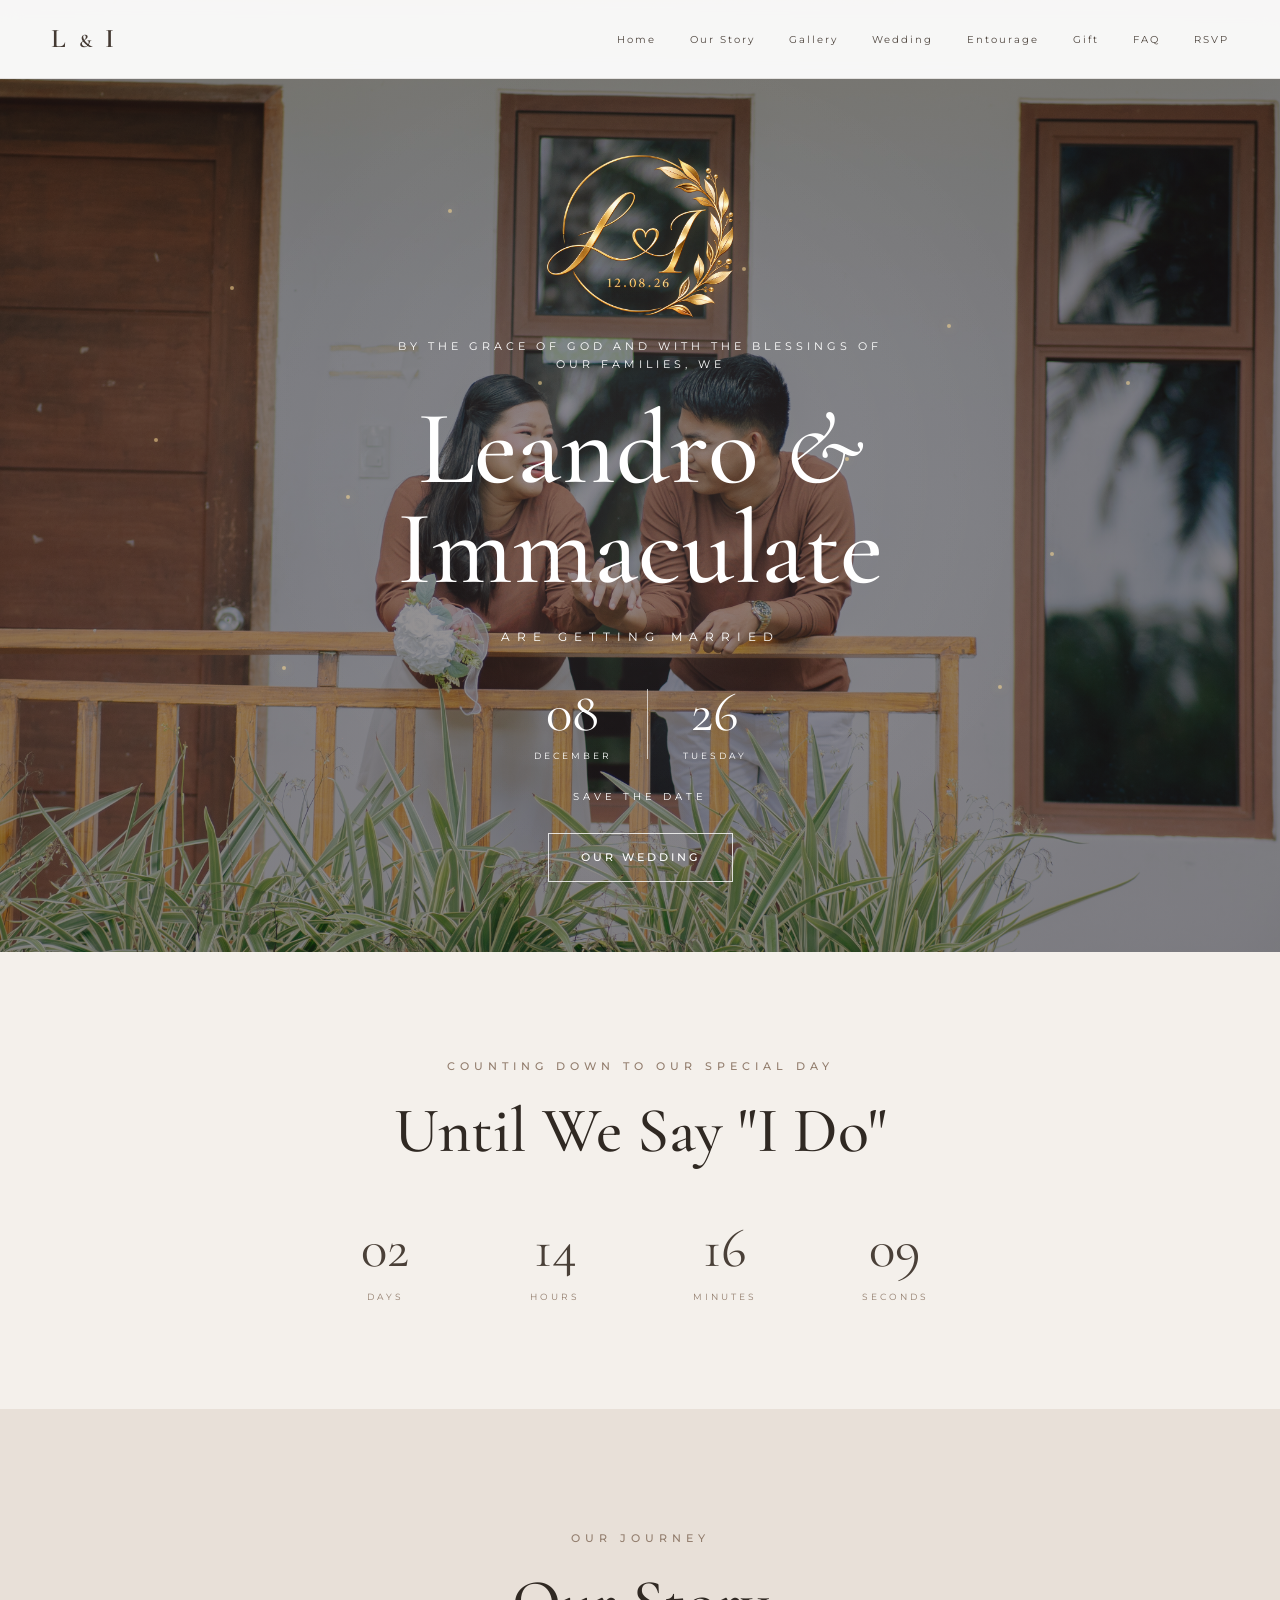
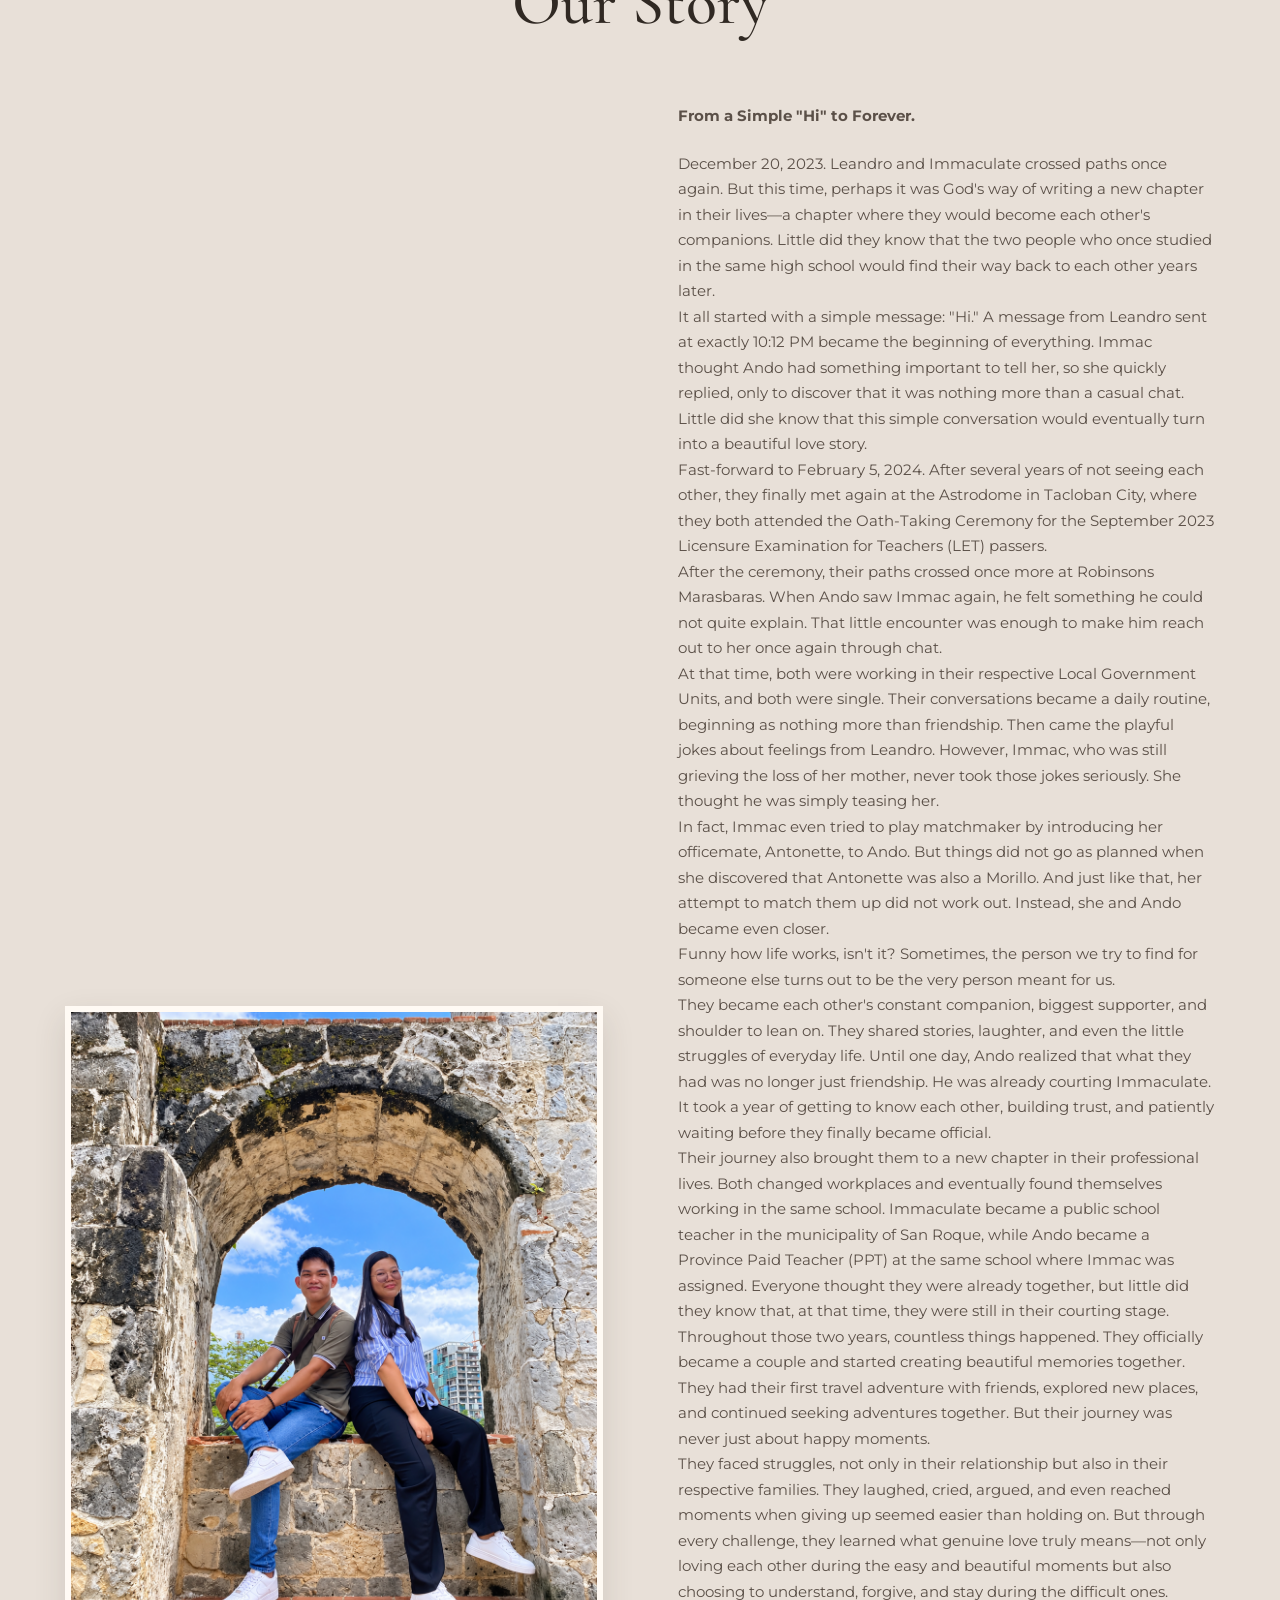
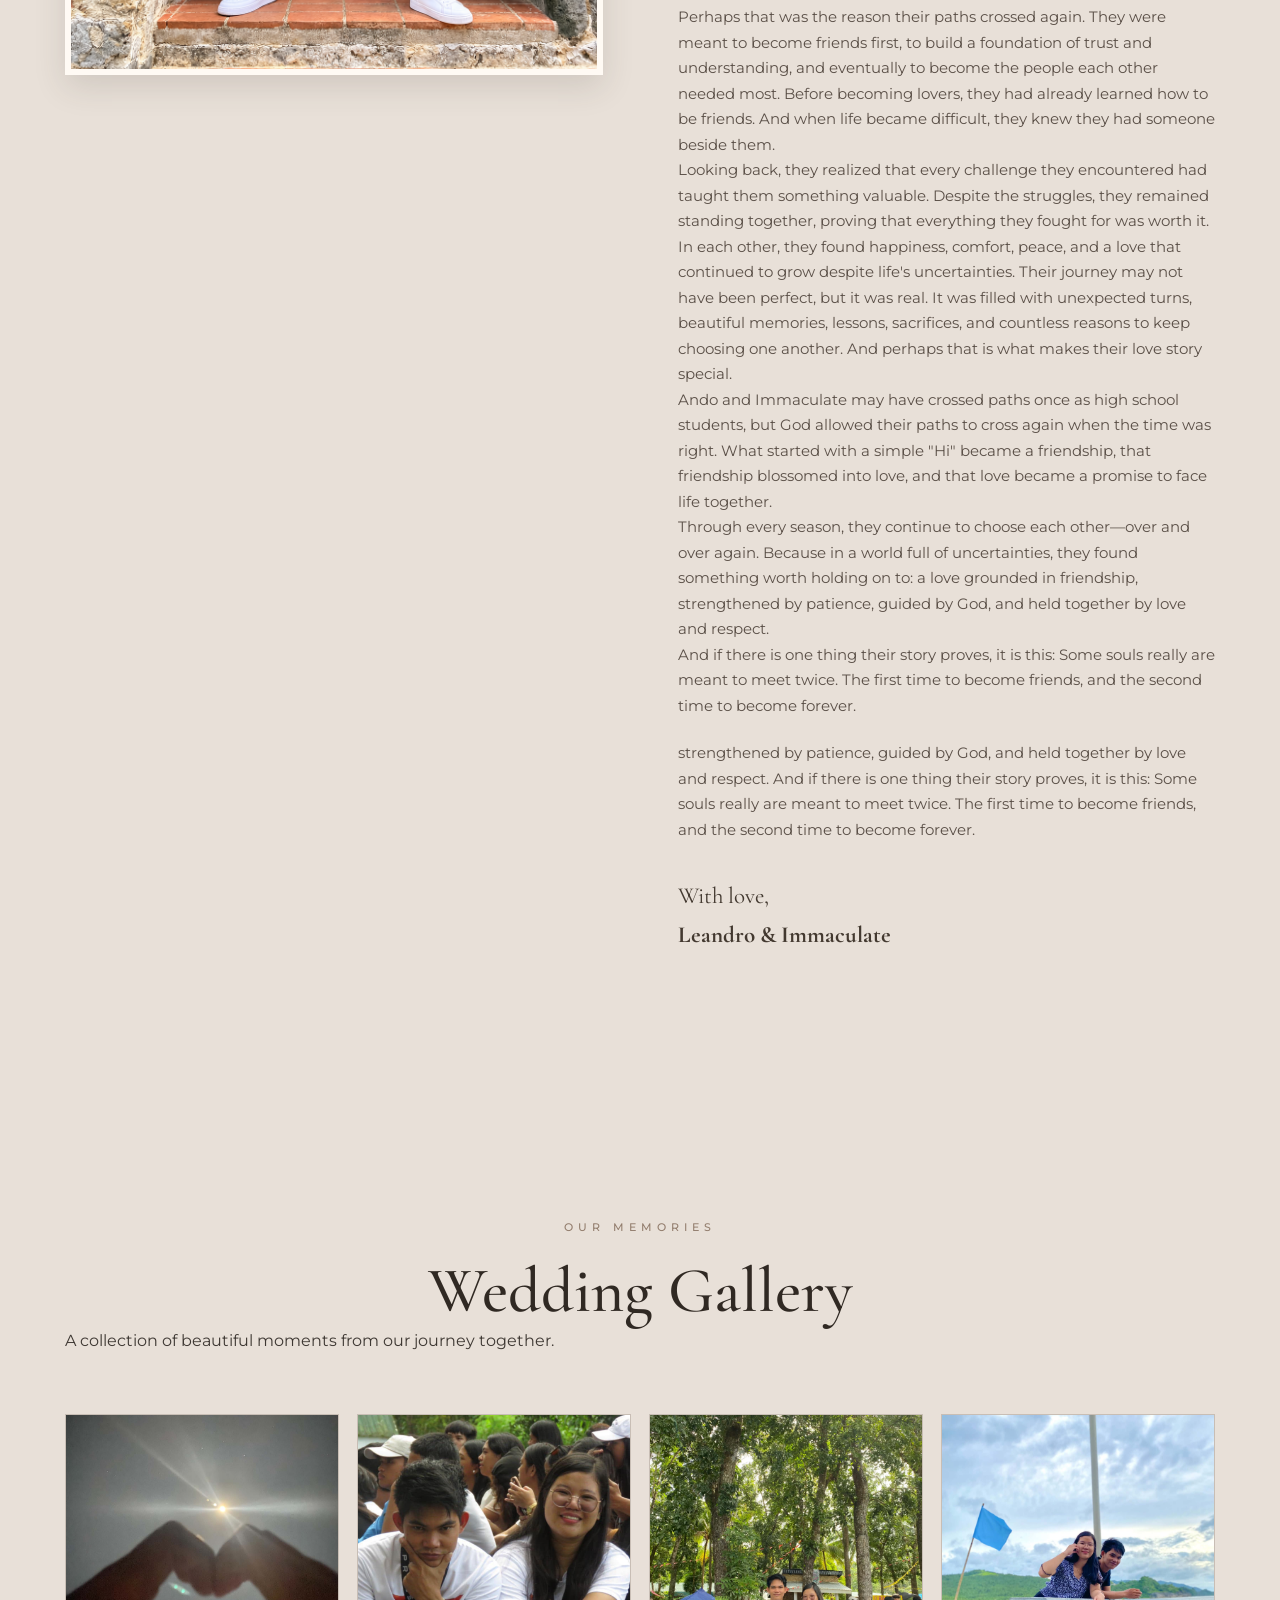
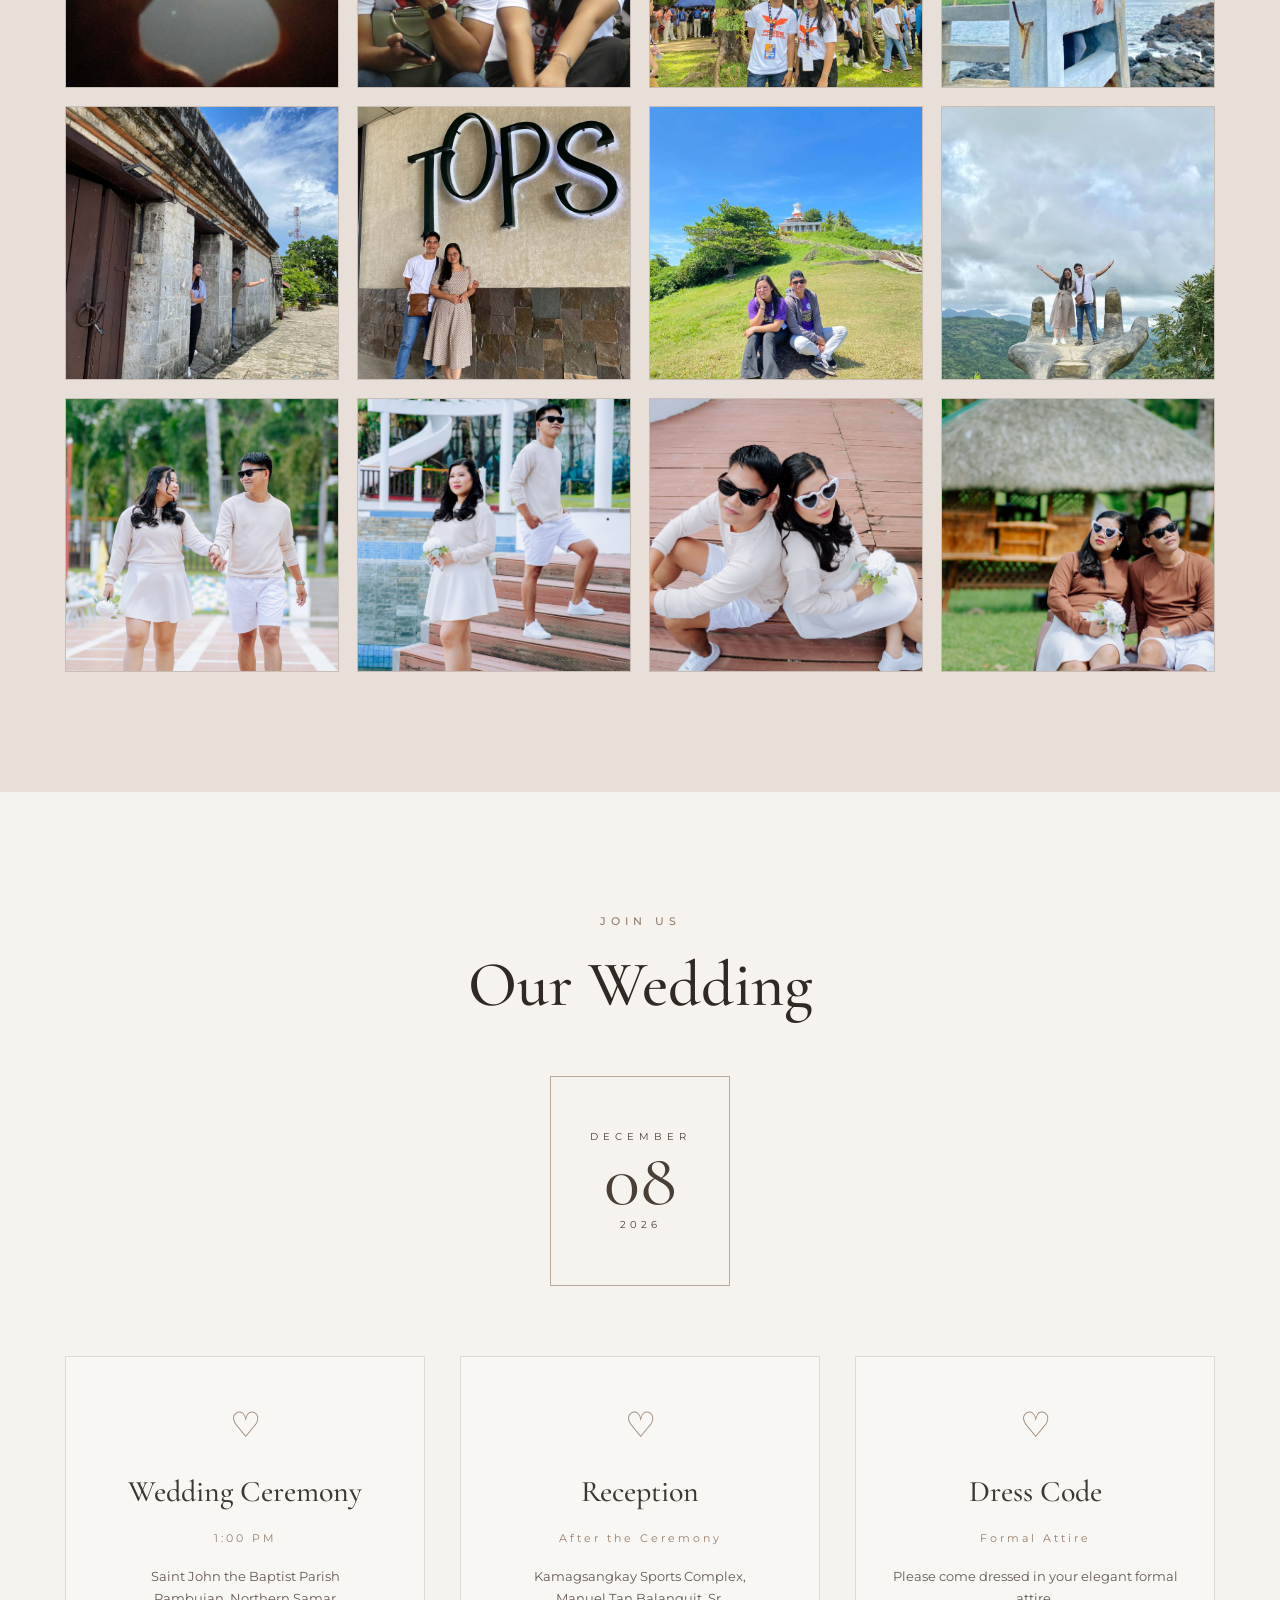
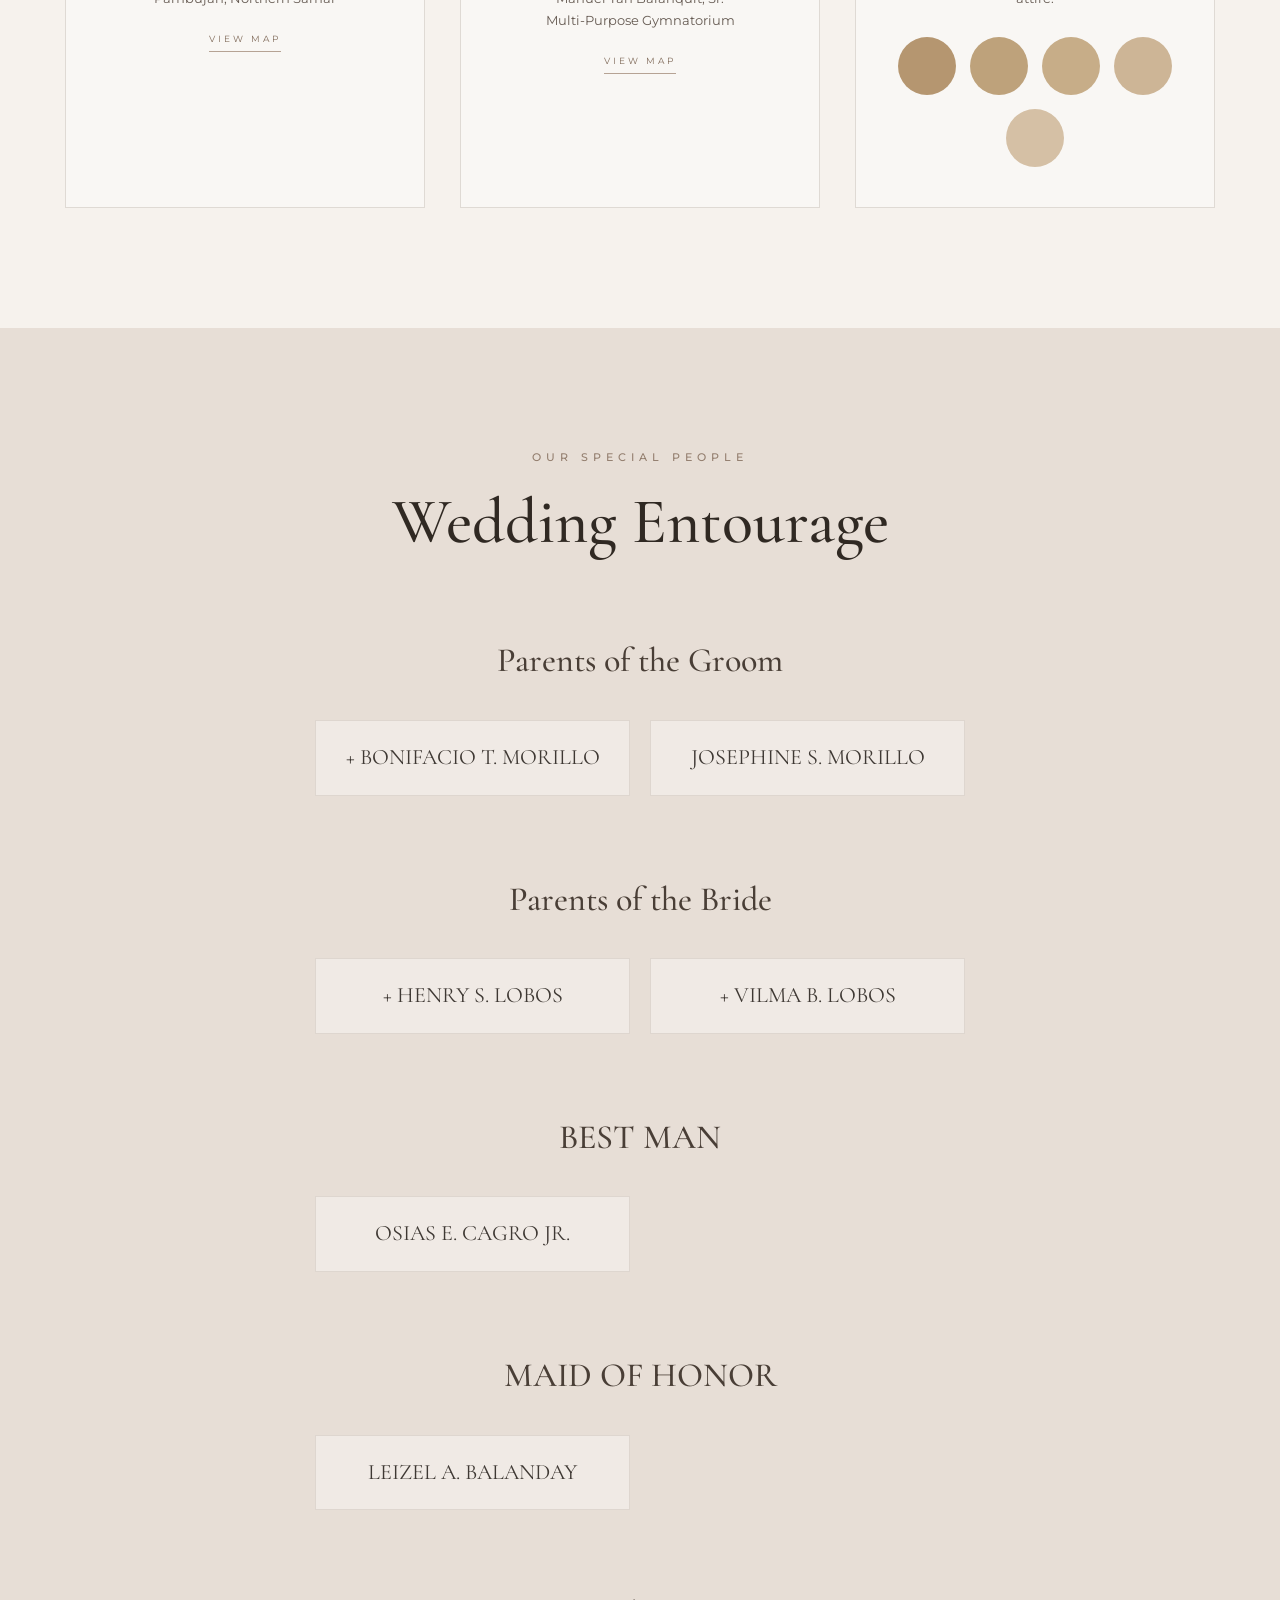
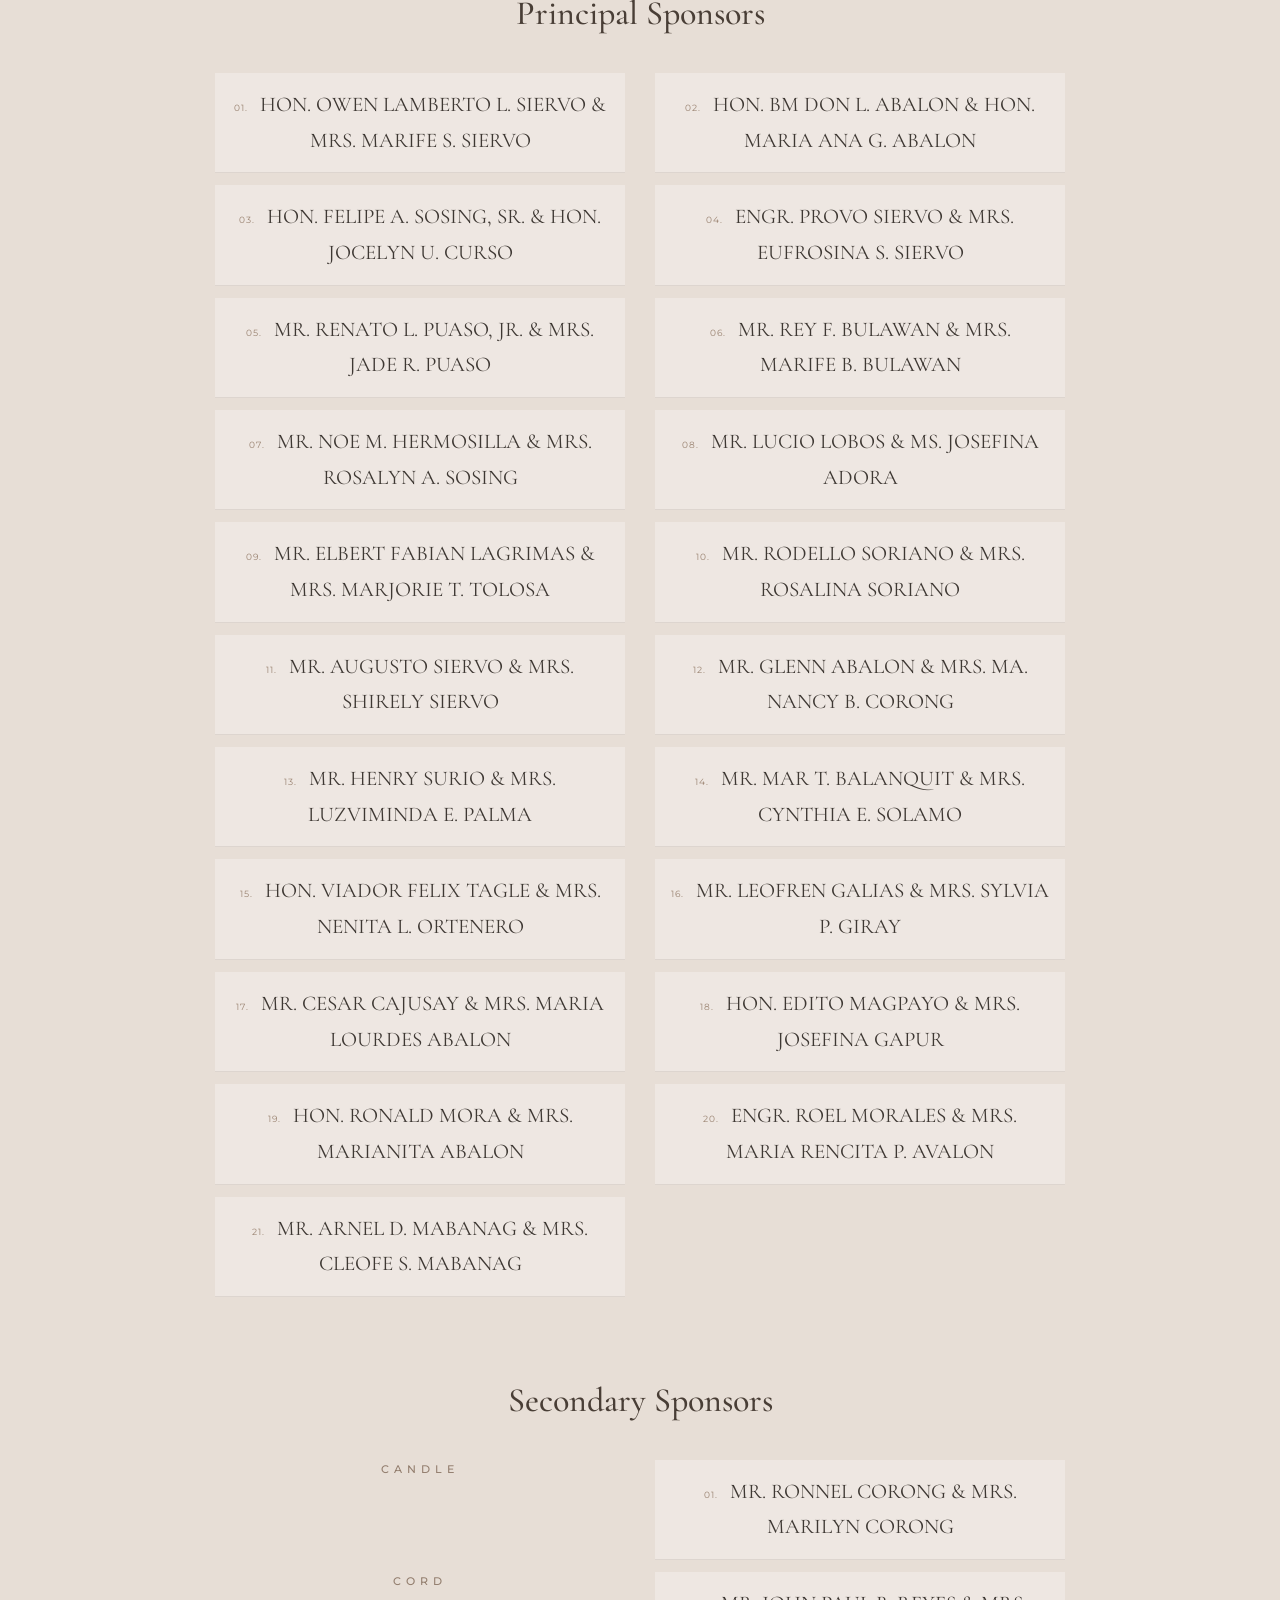
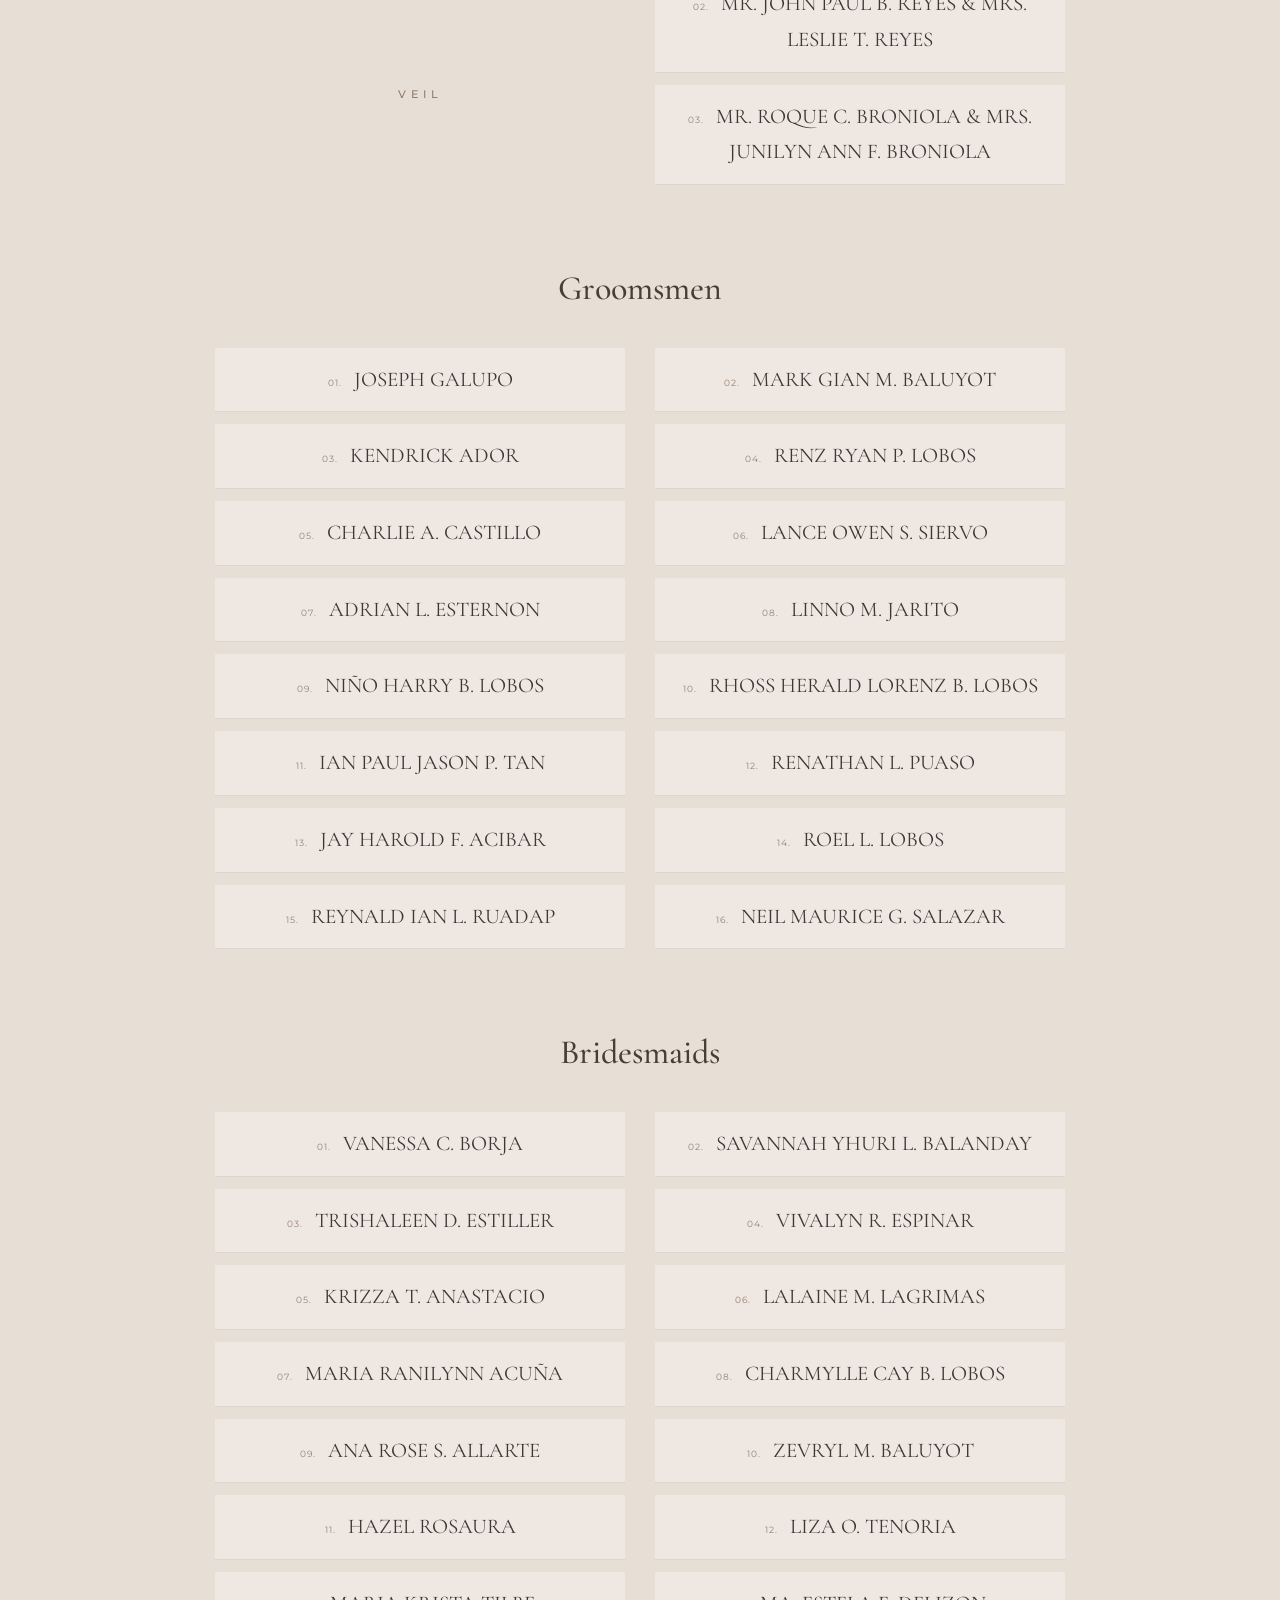
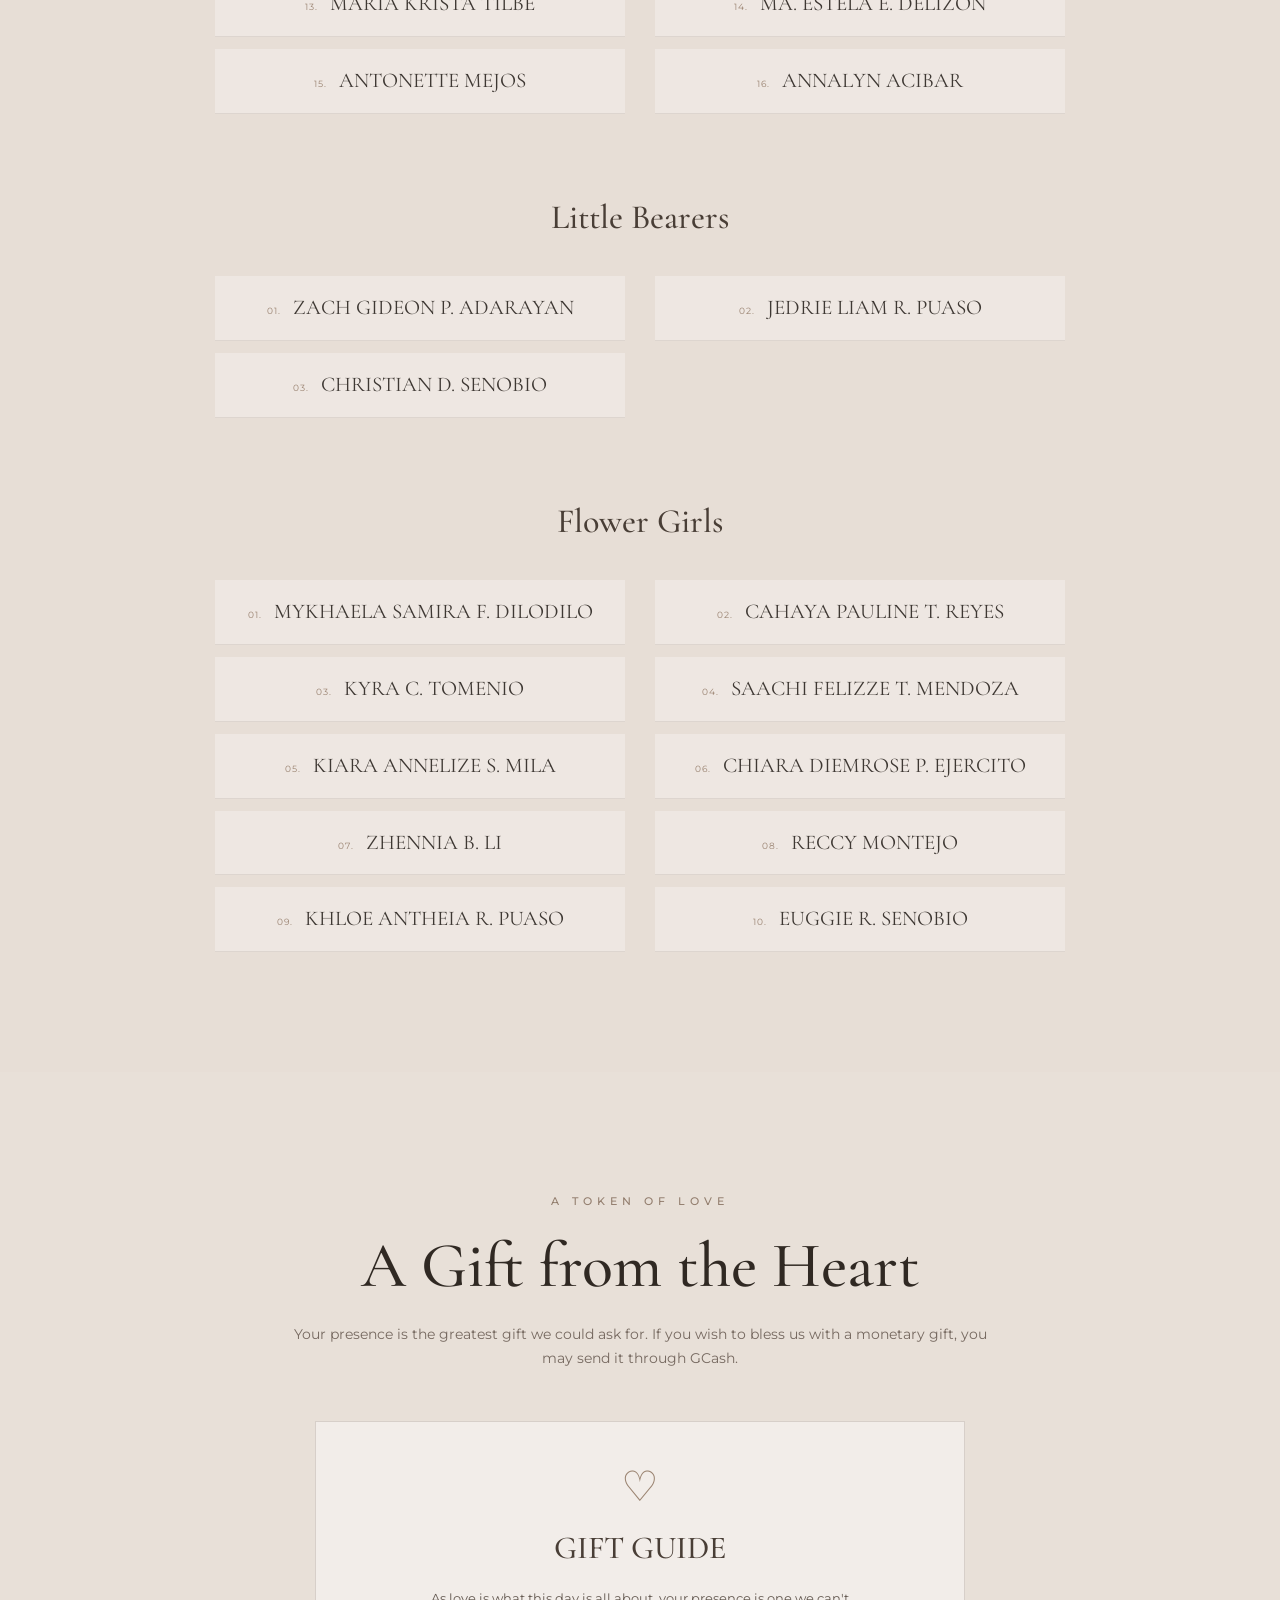
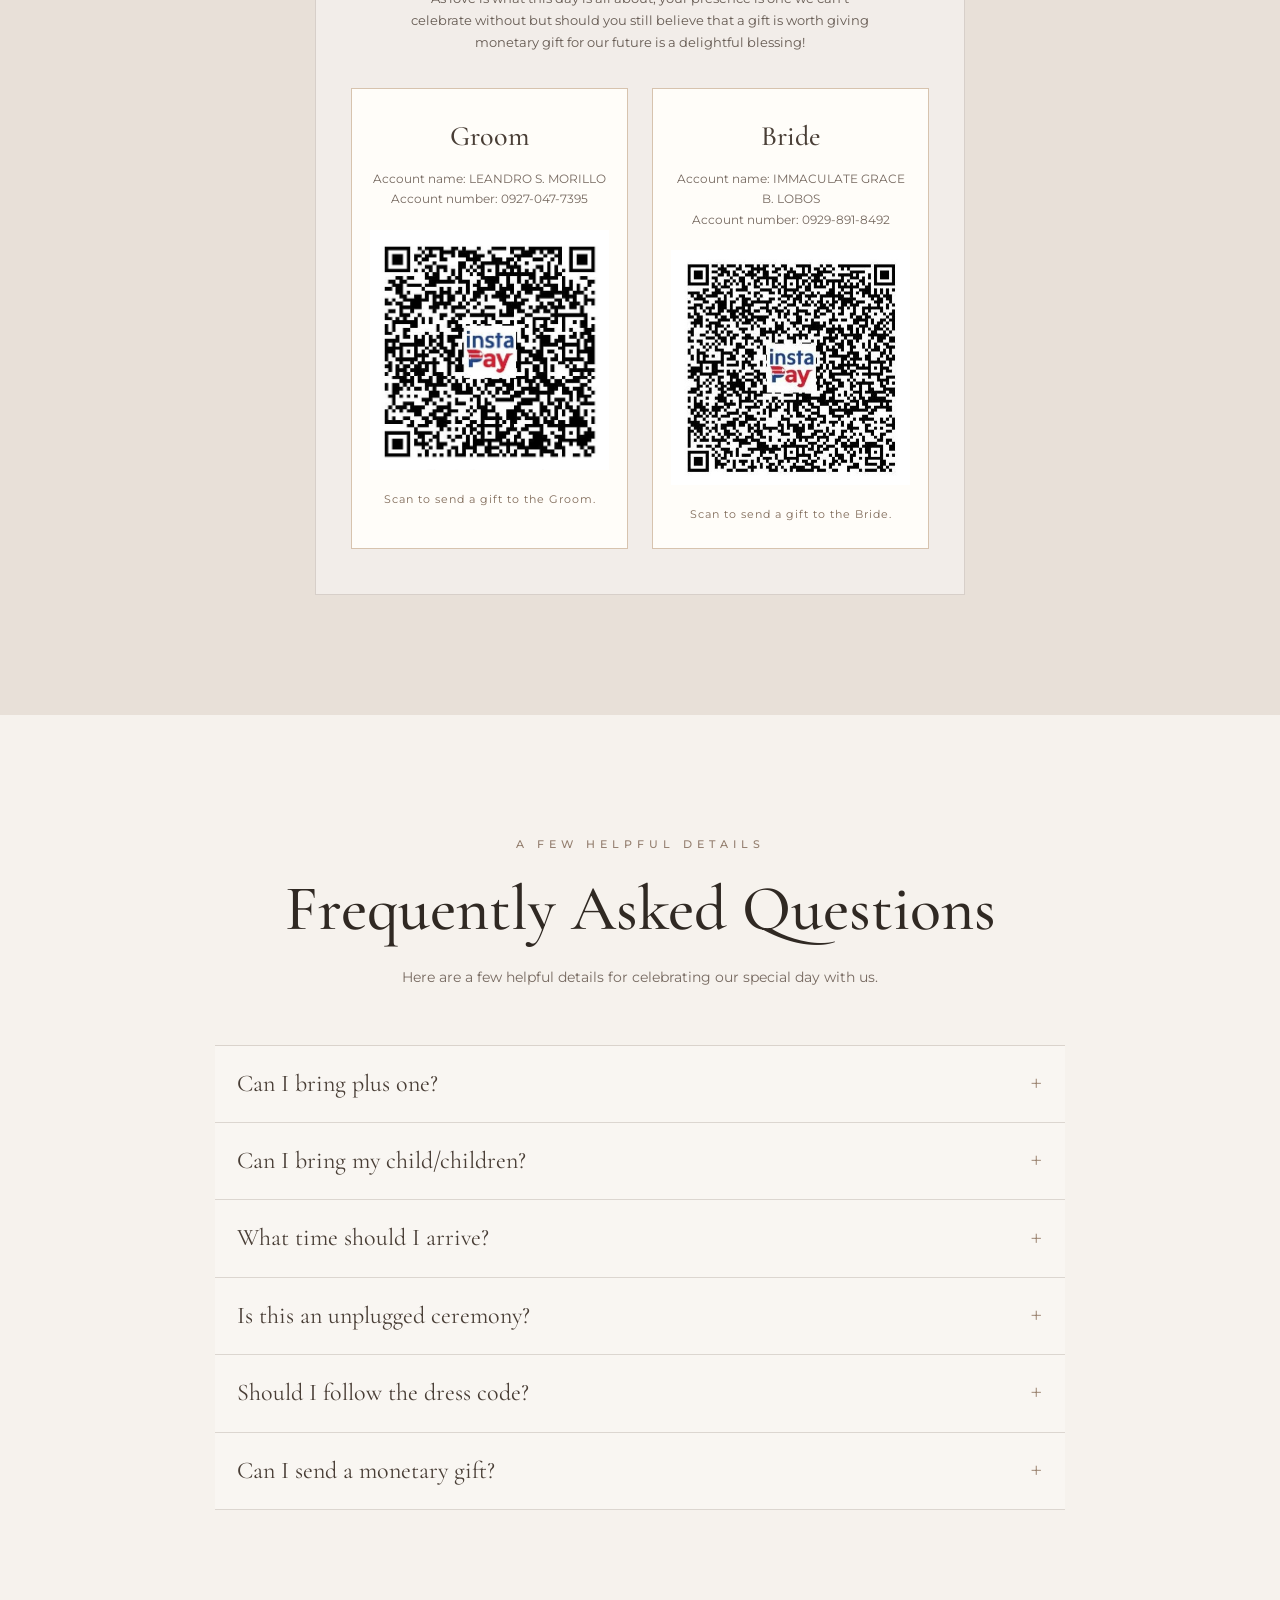
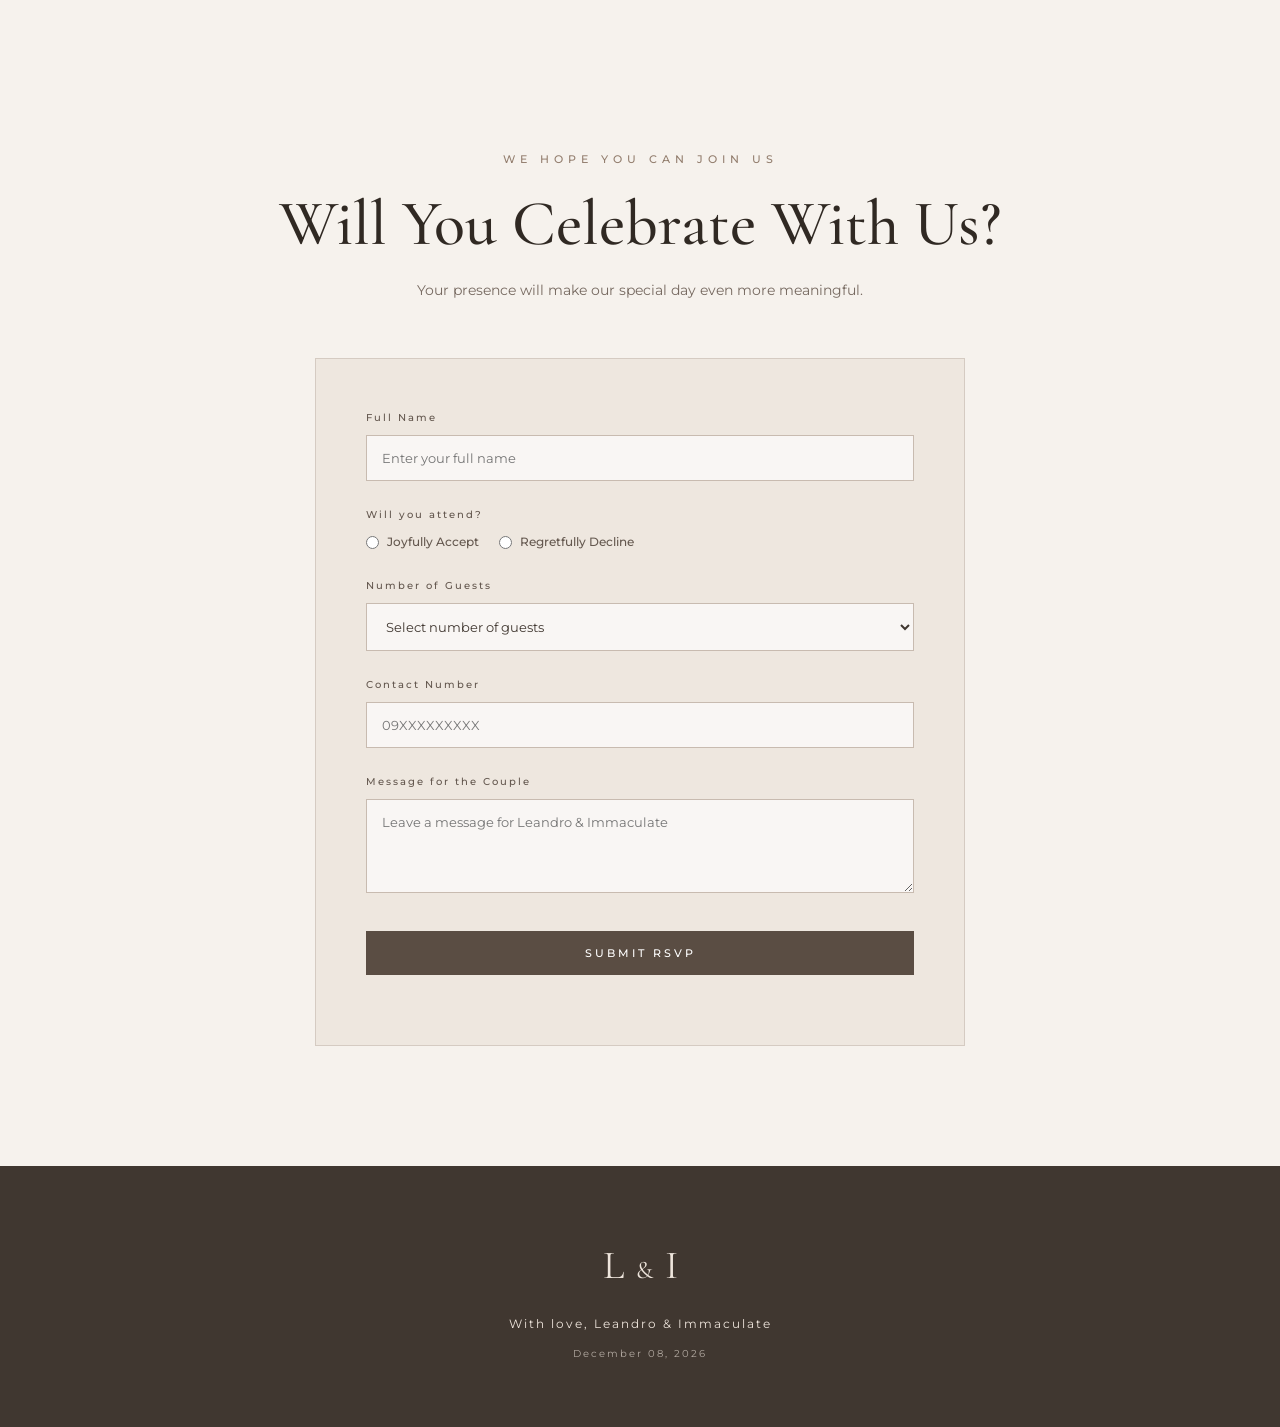
==== index.html @ aa716cd7 "Update index.html" ====
<!DOCTYPE html>
<html lang="en">
<head>
  <meta charset="UTF-8">
  <meta name="viewport" content="width=device-width, initial-scale=1.0">

  <title>Leandro & Immaculate | Wedding</title>

  <meta name="description"
        content="The wedding website of Leandro & Immaculate — December 08, 2026.">

  <link rel="preconnect" href="https://fonts.googleapis.com">
  <link rel="preconnect" href="https://fonts.gstatic.com" crossorigin>

  <link href="https://fonts.googleapis.com/css2?family=Cormorant+Garamond:wght@400;500;600;700&family=Montserrat:wght@300;400;500;600&display=swap"
        rel="stylesheet">

  <link rel="stylesheet" href="style.css?v=20261005-gallery">
</head>

<body>


  <!-- =========================================================
     FAIRY-TALE WEDDING LOADING SCREEN
========================================================= -->

<div id="weddingLoader" class="wedding-loader">

  <div class="wedding-loading-scene">

    <!-- GROOM -->
    <div class="loading-character loading-groom">

      <svg
        class="character-svg"
        viewBox="0 0 180 260"
        xmlns="http://www.w3.org/2000/svg"
        aria-hidden="true"
      >

        <!-- Hair -->
        <path
          d="M58 63
             C55 34 76 18 103 20
             C130 21 143 39 137 68
             C128 52 115 47 101 49
             C86 51 73 59 58 63Z"
          fill="#4a3025"
        />

        <!-- Face -->
        <ellipse
          cx="99"
          cy="77"
          rx="39"
          ry="43"
          fill="#f3c8a8"
        />

        <!-- Hair fringe -->
        <path
          d="M61 66
             C65 43 83 32 102 34
             C119 35 133 46 137 60
             C123 55 113 58 103 65
             C91 57 78 59 61 66Z"
          fill="#3e291f"
        />

        <!-- Eyes -->
        <ellipse cx="85" cy="78" rx="3.5" ry="5" fill="#3a2924"/>
        <ellipse cx="113" cy="78" rx="3.5" ry="5" fill="#3a2924"/>

        <!-- Smile -->
        <path
          d="M91 96 Q99 102 107 96"
          fill="none"
          stroke="#9d5f52"
          stroke-width="2.5"
          stroke-linecap="round"
        />

        <!-- Neck -->
        <rect
          x="88"
          y="112"
          width="23"
          height="20"
          rx="7"
          fill="#efbd9c"
        />

        <!-- Shirt -->
        <path
          d="M68 125
             L89 116
             L99 130
             L110 116
             L132 126
             L145 210
             L55 210Z"
          fill="#fffdf9"
        />

        <!-- Suit -->
        <path
          d="M68 125
             L90 119
             L99 136
             L108 119
             L131 126
             L145 210
             L55 210Z"
          fill="#252525"
        />

        <!-- Shirt collar -->
        <path
          d="M86 120 L99 139 L92 149 L80 128Z"
          fill="#fffdf9"
        />

        <path
          d="M112 120 L99 139 L106 149 L119 128Z"
          fill="#fffdf9"
        />

        <!-- Bow tie -->
        <path
          d="M89 137
             L99 141
             L109 137
             L106 148
             L99 151
             L92 148Z"
          fill="#b18a50"
        />

        <!-- Jacket -->
        <path
          d="M68 127 L55 210 L91 210 L99 151Z"
          fill="#242424"
        />

        <path
          d="M130 127 L145 210 L107 210 L99 151Z"
          fill="#242424"
        />

        <!-- Hands -->
        <circle cx="54" cy="210" r="8" fill="#f0c09f"/>
        <circle cx="146" cy="210" r="8" fill="#f0c09f"/>

        <!-- Legs -->
        <path
          d="M72 208 L96 208 L91 244 L68 244Z"
          fill="#262626"
        />

        <path
          d="M103 208 L127 208 L132 244 L109 244Z"
          fill="#262626"
        />

        <!-- Shoes -->
        <path
          d="M65 240 Q80 235 94 244 L94 250 L61 250Z"
          fill="#171717"
        />

        <path
          d="M108 244 Q123 235 136 242 L140 250 L108 250Z"
          fill="#171717"
        />

      </svg>

    </div>


    <!-- BRIDE -->
    <div class="loading-character loading-bride">

      <svg
        class="character-svg"
        viewBox="0 0 180 280"
        xmlns="http://www.w3.org/2000/svg"
        aria-hidden="true"
      >

        <!-- Hair -->
        <path
          d="M48 79
             C40 39 64 15 96 18
             C130 19 147 45 139 83
             L132 121
             L54 121Z"
          fill="#5b3829"
        />

        <!-- Face -->
        <ellipse
          cx="94"
          cy="76"
          rx="38"
          ry="43"
          fill="#f2c5a5"
        />

        <!-- Hair framing -->
        <path
          d="M55 59
             C62 32 84 25 103 29
             C123 32 137 48 138 69
             C128 57 119 56 110 60
             C96 51 75 54 55 70Z"
          fill="#4c2e23"
        />

        <path
          d="M54 67 Q42 98 58 127"
          fill="none"
          stroke="#4c2e23"
          stroke-width="13"
          stroke-linecap="round"
        />

        <path
          d="M135 64 Q150 96 132 129"
          fill="none"
          stroke="#4c2e23"
          stroke-width="13"
          stroke-linecap="round"
        />

        <!-- Eyes -->
        <ellipse cx="80" cy="78" rx="3.5" ry="5" fill="#3b2924"/>
        <ellipse cx="108" cy="78" rx="3.5" ry="5" fill="#3b2924"/>

        <!-- Smile -->
        <path
          d="M86 96 Q94 102 102 96"
          fill="none"
          stroke="#a05f53"
          stroke-width="2.5"
          stroke-linecap="round"
        />

        <!-- Flower in hair -->
        <circle cx="121" cy="47" r="7" fill="#fffaf0"/>
        <circle cx="130" cy="52" r="6" fill="#ead6ae"/>
        <circle cx="122" cy="58" r="6" fill="#fffaf0"/>
        <circle cx="123" cy="52" r="3" fill="#c7a05c"/>

        <!-- Neck -->
        <rect
          x="83"
          y="112"
          width="22"
          height="22"
          rx="7"
          fill="#efbd9c"
        />

        <!-- Wedding gown upper -->
        <path
          d="M72 126
             Q94 113 116 126
             L130 168
             L58 168Z"
          fill="#fffdf9"
        />

        <!-- Gown skirt -->
        <path
          d="M73 151
             Q93 163 115 151
             L158 248
             Q94 266 32 248Z"
          fill="#fffaf1"
        />

        <!-- Gown folds -->
        <path
          d="M72 159 L54 241"
          stroke="#dfcda9"
          stroke-width="3"
          opacity=".7"
        />

        <path
          d="M94 163 L92 253"
          stroke="#dfcda9"
          stroke-width="3"
          opacity=".7"
        />

        <path
          d="M114 159 L135 241"
          stroke="#dfcda9"
          stroke-width="3"
          opacity=".7"
        />

        <!-- Waist ribbon -->
        <path
          d="M62 153 Q94 163 126 153"
          fill="none"
          stroke="#c9a566"
          stroke-width="5"
        />

        <!-- Bouquet -->
        <circle cx="68" cy="155" r="9" fill="#fffaf1"/>
        <circle cx="58" cy="158" r="8" fill="#ead9b7"/>
        <circle cx="66" cy="166" r="8" fill="#fffaf1"/>
        <circle cx="59" cy="168" r="7" fill="#d8c095"/>

        <!-- Bouquet leaves -->
        <path
          d="M53 168 Q43 175 39 171"
          fill="none"
          stroke="#71805b"
          stroke-width="4"
          stroke-linecap="round"
        />

        <!-- Arms -->
        <path
          d="M72 132 Q58 146 58 159"
          fill="none"
          stroke="#f0c09f"
          stroke-width="8"
          stroke-linecap="round"
        />

        <path
          d="M113 132 Q124 145 125 157"
          fill="none"
          stroke="#f0c09f"
          stroke-width="8"
          stroke-linecap="round"
        />

        <!-- Veil -->
        <path
          d="M126 53
             Q165 70 167 150
             Q168 190 154 220"
          fill="none"
          stroke="#fffdf8"
          stroke-width="16"
          opacity=".75"
          stroke-linecap="round"
        />

      </svg>

    </div>


    <!-- CENTER HEART -->
    <div class="loading-heart">
      ♥
    </div>


    <!-- MAGICAL NAME -->
    <div class="fairy-name">

      <div class="fairy-name-line">

        <span id="loaderName">Leandro</span>

        <span id="loaderAmpersand">&amp;</span>

        <span id="loaderBride">Immaculate</span>

        <span id="magicSpark"></span>

      </div>

      <div class="sparkle-field" aria-hidden="true">
        <span>✦</span>
        <span>✧</span>
        <span>✦</span>
        <span>·</span>
        <span>✧</span>
        <span>✦</span>
        <span>·</span>
        <span>✧</span>
      </div>

    </div>

  </div>

</div>
  
  <!-- =========================================================
       NAVIGATION
  ========================================================== -->

  <header class="site-header" id="home">

    <nav class="navbar">

      <a href="#home" class="nav-logo">
        L <span>&</span> I
      </a>

      <button class="menu-toggle" id="menuToggle" aria-label="Open Menu">
        <span></span>
        <span></span>
        <span></span>
      </button>

      <div class="nav-menu" id="navMenu">

        <a href="#home">Home</a>
        <a href="#story">Our Story</a>
        <a href="#gallery">Gallery</a>
        <a href="#wedding">Wedding</a>
        <a href="#entourage">Entourage</a>
        <a href="#gift">Gift</a>
        <a href="#faq">FAQ</a>
        <a href="#rsvp">RSVP</a>

      </div>

    </nav>

  </header>


  <!-- =========================================================
       HERO
  ========================================================== -->

  <main>

    <section class="hero-section">

      <div class="hero-overlay"></div>
      <div class="hero-particles" aria-hidden="true">
  <span></span>
  <span></span>
  <span></span>
  <span></span>
  <span></span>
  <span></span>
  <span></span>
  <span></span>
  <span></span>
  <span></span>
  <span></span>
  <span></span>
</div>

      <div class="hero-content">

  <div class="wedding-logo">
    <img
      src="images/wedding-logo.png"
      alt="Leandro & Immaculate Wedding Logo"
    >
  </div>

  <p class="hero-small-text">
    BY THE GRACE OF GOD AND WITH THE BLESSINGS OF
    <BR>
      OUR FAMILIES, WE
  </p>

        <h1>
          Leandro <span>&</span> Immaculate
        </h1>

        <p class="hero-subtitle">
          ARE GETTING MARRIED
        </p>

        <div class="hero-date">

          <div>
            <span class="date-number">08</span>
            <span class="date-label">DECEMBER</span>
          </div>

          <div class="date-divider"></div>

          <div>
            <span class="date-number">26</span>
            <span class="date-label">TUESDAY</span>
          </div>

        </div>

        <p class="save-date">
          SAVE THE DATE
        </p>

        <a href="#wedding" class="main-button">
          OUR WEDDING
        </a>

      </div>

    </section>


    <!-- =========================================================
         COUNTDOWN
    ========================================================== -->

    <section class="countdown-section">

      <div class="section-container">

        <p class="section-label">
          COUNTING DOWN TO OUR SPECIAL DAY
        </p>

        <h2>
          Until We Say "I Do"
        </h2>

        <div class="countdown" id="countdown">

          <div class="countdown-item">
            <span id="days">00</span>
            <small>DAYS</small>
          </div>

          <div class="countdown-item">
            <span id="hours">00</span>
            <small>HOURS</small>
          </div>

          <div class="countdown-item">
            <span id="minutes">00</span>
            <small>MINUTES</small>
          </div>

          <div class="countdown-item">
            <span id="seconds">00</span>
            <small>SECONDS</small>
          </div>

        </div>

      </div>

    </section>


    <!-- =========================================================
         OUR STORY
    ========================================================== -->

    
<!-- =========================================================
     OUR STORY
========================================================= -->

<section id="story" class="story-section">

  <div class="section-container">

    <p class="section-label">
      OUR JOURNEY
    </p>

    <h2>
      Our Story
    </h2>

    <div class="story-content">

      <div class="story-photo">
        <img
          src="images/LI.png"
          alt="Leandro and Immaculate sitting together beneath a stone arch"
          class="story-image"
          loading="lazy"
        >
      </div>

      <div class="story-text">

        <p><strong>
          From a Simple "Hi" to Forever.
        </strong></p>

        <p>
          December 20, 2023. Leandro and Immaculate crossed paths once again. But this time, perhaps it was God's way of writing a new chapter in their lives—a chapter where they would become each other's companions. Little did they know that the two people who once studied in the same high school would find their way back to each other years later.
          <br>
          It all started with a simple message: "Hi." A message from Leandro sent at exactly 10:12 PM became the beginning of everything. Immac thought Ando had something important to tell her, so she quickly replied, only to discover that it was nothing more than a casual chat. Little did she know that this simple conversation would eventually turn into a beautiful love story.
          <br>
          Fast-forward to February 5, 2024. After several years of not seeing each other, they finally met again at the Astrodome in Tacloban City, where they both attended the Oath-Taking Ceremony for the September 2023 Licensure Examination for Teachers (LET) passers.
          <br>
          After the ceremony, their paths crossed once more at Robinsons Marasbaras. When Ando saw Immac again, he felt something he could not quite explain. That little encounter was enough to make him reach out to her once again through chat.
          <br>
          At that time, both were working in their respective Local Government Units, and both were single. Their conversations became a daily routine, beginning as nothing more than friendship. Then came the playful jokes about feelings from Leandro. However, Immac, who was still grieving the loss of her mother, never took those jokes seriously. She thought he was simply teasing her.
          <br>
          In fact, Immac even tried to play matchmaker by introducing her officemate, Antonette, to Ando. But things did not go as planned when she discovered that Antonette was also a Morillo. And just like that, her attempt to match them up did not work out. Instead, she and Ando became even closer.
          <br>
          Funny how life works, isn't it? Sometimes, the person we try to find for someone else turns out to be the very person meant for us.
          <br>
          They became each other's constant companion, biggest supporter, and shoulder to lean on. They shared stories, laughter, and even the little struggles of everyday life. Until one day, Ando realized that what they had was no longer just friendship. He was already courting Immaculate.
          It took a year of getting to know each other, building trust, and patiently waiting before they finally became official.
          <br>
          Their journey also brought them to a new chapter in their professional lives. Both changed workplaces and eventually found themselves working in the same school. Immaculate became a public school teacher in the municipality of San Roque, while Ando became a Province Paid Teacher (PPT) at the same school where Immac was assigned. Everyone thought they were already together, but little did they know that, at that time, they were still in their courting stage.
          <br>
          Throughout those two years, countless things happened. They officially became a couple and started creating beautiful memories together. They had their first travel adventure with friends, explored new places, and continued seeking adventures together. But their journey was never just about happy moments.
          <br>
          They faced struggles, not only in their relationship but also in their respective families. They laughed, cried, argued, and even reached moments when giving up seemed easier than holding on. But through every challenge, they learned what genuine love truly means—not only loving each other during the easy and beautiful moments but also choosing to understand, forgive, and stay during the difficult ones.
          Perhaps that was the reason their paths crossed again. They were meant to become friends first, to build a foundation of trust and understanding, and eventually to become the people each other needed most. Before becoming lovers, they had already learned how to be friends. And when life became difficult, they knew they had someone beside them.
          <br>
          Looking back, they realized that every challenge they encountered had taught them something valuable. Despite the struggles, they remained standing together, proving that everything they fought for was worth it. In each other, they found happiness, comfort, peace, and a love that continued to grow despite life's uncertainties.
          Their journey may not have been perfect, but it was real. It was filled with unexpected turns, beautiful memories, lessons, sacrifices, and countless reasons to keep choosing one another.
          And perhaps that is what makes their love story special.
          <br>
          Ando and Immaculate may have crossed paths once as high school students, but God allowed their paths to cross again when the time was right. What started with a simple "Hi" became a friendship, that friendship blossomed into love, and that love became a promise to face life together.
          <br>
          Through every season, they continue to choose each other—over and over again.
          Because in a world full of uncertainties, they found something worth holding on to: a love grounded in friendship, strengthened by patience, guided by God, and held together by love and respect.
          <br>
          And if there is one thing their story proves, it is this:
          Some souls really are meant to meet twice. The first time to become friends, and the second time to become forever.
        </p>

        <p>
          strengthened by patience, guided by God, and held together by love and respect. And if there is one thing their story proves, it is this: Some souls really are meant to meet twice. The first time to become friends, and the second time to become forever.
        </p>

        <p class="story-signature">
          With love,<br>
          <strong>Leandro &amp; Immaculate</strong>
        </p>

      </div>

    </div>

  </div>

</section>

    <!-- =========================================================
         WEDDING GALLERY
    ========================================================== -->

   
<!-- =========================================================
     WEDDING GALLERY
========================================================== -->

<section id="gallery" class="gallery-section">

  <div class="section-container">

    <p class="section-label">
      OUR MEMORIES
    </p>

    <h2>
      Wedding Gallery
    </h2>

    <p class="gallery-intro">
      A collection of beautiful moments from our journey together.
    </p>

    <div class="gallery-grid">

      <button class="gallery-item" type="button" data-gallery-index="0" aria-label="Open gallery photo 1">
        <img src="images/gallery1.jpg" alt="Leandro & Immaculate - Wedding Photo 1" loading="lazy">
      </button>

      <button class="gallery-item" type="button" data-gallery-index="1" aria-label="Open gallery photo 2">
        <img src="images/gallery2.jpg" alt="Leandro & Immaculate - Wedding Photo 2" loading="lazy">
      </button>

      <button class="gallery-item" type="button" data-gallery-index="2" aria-label="Open gallery photo 3">
        <img src="images/gallery3.jpg" alt="Leandro & Immaculate - Wedding Photo 3" loading="lazy">
      </button>

      <button class="gallery-item" type="button" data-gallery-index="3" aria-label="Open gallery photo 4">
        <img src="images/gallery4.jpg" alt="Leandro & Immaculate - Wedding Photo 4" loading="lazy">
      </button>

      <button class="gallery-item" type="button" data-gallery-index="4" aria-label="Open gallery photo 5">
        <img src="images/gallery5.jpg" alt="Leandro & Immaculate - Wedding Photo 5" loading="lazy">
      </button>

      <button class="gallery-item" type="button" data-gallery-index="5" aria-label="Open gallery photo 6">
        <img src="images/gallery6.jpg" alt="Leandro & Immaculate - Wedding Photo 6" loading="lazy">
      </button>

      <button class="gallery-item" type="button" data-gallery-index="6" aria-label="Open gallery photo 7">
        <img src="images/gallery7.jpg" alt="Leandro & Immaculate - Wedding Photo 7" loading="lazy">
      </button>

      <button class="gallery-item" type="button" data-gallery-index="7" aria-label="Open gallery photo 8">
        <img src="images/gallery8.jpg" alt="Leandro & Immaculate - Wedding Photo 8" loading="lazy">
      </button>

      <button class="gallery-item" type="button" data-gallery-index="8" aria-label="Open gallery photo 9">
        <img src="images/gallery9.jpg" alt="Leandro & Immaculate - Wedding Photo 9" loading="lazy">
      </button>

      <button class="gallery-item" type="button" data-gallery-index="9" aria-label="Open gallery photo 10">
        <img src="images/gallery10.jpg" alt="Leandro & Immaculate - Wedding Photo 10" loading="lazy">
      </button>

      <button class="gallery-item" type="button" data-gallery-index="10" aria-label="Open gallery photo 11">
        <img src="images/gallery11.jpg" alt="Leandro & Immaculate - Wedding Photo 11" loading="lazy">
      </button>

      <button class="gallery-item" type="button" data-gallery-index="11" aria-label="Open gallery photo 12">
        <img src="images/gallery12.jpg" alt="Leandro & Immaculate - Wedding Photo 12" loading="lazy">
      </button>

    </div>

  </div>

</section>

    <!-- =========================================================
         GALLERY LIGHTBOX
    ========================================================== -->

    <div class="gallery-lightbox" id="galleryLightbox" aria-hidden="true">

      <button class="gallery-lightbox-close" id="galleryLightboxClose" type="button" aria-label="Close gallery">
        &times;
      </button>

      <button class="gallery-lightbox-prev" id="galleryLightboxPrev" type="button" aria-label="Previous photo">
        &#10094;
      </button>

      <div class="gallery-lightbox-content">
        <img id="galleryLightboxImage" src="" alt="Wedding gallery photo">
      </div>

      <button class="gallery-lightbox-next" id="galleryLightboxNext" type="button" aria-label="Next photo">
        &#10095;
      </button>

    </div>


    <!-- =========================================================
         WEDDING DETAILS
    ========================================================== -->

    <section id="wedding" class="details-section">

      <div class="section-container">

        <p class="section-label">
          JOIN US
        </p>

        <h2>
          Our Wedding
        </h2>

        <div class="wedding-date-card">

          <span class="date-card-month">
            DECEMBER
          </span>

          <span class="date-card-day">
            08
          </span>

          <span class="date-card-year">
            2026
          </span>

        </div>


        <div class="details-grid">

          <!-- CEREMONY -->

          <div class="detail-card">

            <div class="detail-icon">
              ♡
            </div>

            <h3>
              Wedding Ceremony
            </h3>

            <p class="detail-time">
              1:00 PM
            </p>

            <p>
              Saint John the Baptist Parish
              <br>
              Pambujan, Northern Samar
            </p>

            <a
              href="https://maps.app.goo.gl/S6LoMx2xGfJ2oiqN7"
              target="_blank"
              rel="noopener noreferrer"
              class="text-link">
              VIEW MAP
            </a>

          </div>


          <!-- RECEPTION -->

          <div class="detail-card">

            <div class="detail-icon">
              ♡
            </div>

            <h3>
              Reception
            </h3>

            <p class="detail-time">
              After the Ceremony
            </p>

            <p>
              Kamagsangkay Sports Complex,
              <br>
              Manuel Tan Balanquit, Sr.
              <br>
              Multi-Purpose Gymnatorium
            </p>

            <a
              href="https://maps.app.goo.gl/yNBSUjgF1WTffqwk6"
              target="_blank"
              rel="noopener noreferrer"
              class="text-link">
              VIEW MAP
            </a>

          </div>




          <!-- ATTIRE -->

          <!-- ATTIRE -->

<div class="detail-card">

  <div class="detail-icon">
    ♡
  </div>

  <h3>
    Dress Code
  </h3>

  <p class="detail-time">
    Formal Attire
  </p>

  <p>
    Please come dressed in your
    elegant formal attire.
  </p>

  <div class="beige-palette">
    <span class="beige-shade shade-1"></span>
    <span class="beige-shade shade-2"></span>
    <span class="beige-shade shade-3"></span>
    <span class="beige-shade shade-4"></span>
    <span class="beige-shade shade-5"></span>
  </div>

</div>

        </div>

      </div>

    </section>


    <!-- =========================================================
         WEDDING ENTOURAGE
         
         ========================================================
         IMPORTANT:
         YOU CAN EDIT ALL NAMES BELOW.
         
         You do NOT need to change the rest of the website.
         ========================================================== -->

    <section id="entourage" class="entourage-section">

      <div class="section-container">

        <p class="section-label">
          OUR SPECIAL PEOPLE
        </p>

        <h2>
          Wedding Entourage
        </h2>


        <!-- =====================================================
             PARENTS OF THE GROOM
        ====================================================== -->

        <div class="entourage-group">

          <h3>
            Parents of the Groom
          </h3>

          <div class="parent-names">

            <!-- EDIT THESE NAMES -->
            <p>+ BONIFACIO T. MORILLO</p>
            <p>JOSEPHINE S. MORILLO</p>

          </div>

        </div>


        <!-- =====================================================
             PARENTS OF THE BRIDE
        ====================================================== -->

        <div class="entourage-group">

          <h3>
            Parents of the Bride
          </h3>

          <div class="parent-names">

            <!-- EDIT THESE NAMES -->
            <p>+ HENRY S. LOBOS</p>
            <p>+ VILMA B. LOBOS</p>

          </div>

        </div>


        <!-- =====================================================
             BESTMAN
        ====================================================== -->

        <div class="entourage-group">

          <h3>
            BEST MAN
          </h3>

          <div class="parent-names">

            <!-- EDIT THESE NAMES -->
            <p>OSIAS E. CAGRO JR.</p>
            

          </div>

        </div>


        <!-- =====================================================
             MAID OF HONOR
        ====================================================== -->

        <div class="entourage-group">

          <h3>
            MAID OF HONOR
          </h3>

          <div class="parent-names">

            <!-- EDIT THESE NAMES -->
            <p>LEIZEL A. BALANDAY</p>
            

          </div>

        </div>


        <!-- =====================================================
             PRINCIPAL SPONSORS
             20 PAIRS
        ====================================================== -->

        <div class="entourage-group">

          <h3>
            Principal Sponsors
          </h3>

          <div class="sponsor-list">

            <!-- EDIT THE NAMES BELOW -->

            <div class="sponsor-pair">
              <span>01.</span> HON. OWEN LAMBERTO L. SIERVO & MRS. MARIFE S. SIERVO
            </div>

            <div class="sponsor-pair">
              <span>02.</span> HON. BM DON L. ABALON & HON. MARIA ANA G. ABALON
            </div>

            <div class="sponsor-pair">
              <span>03.</span> HON. FELIPE A. SOSING, SR. & HON. JOCELYN U. CURSO
            </div>

            <div class="sponsor-pair">
              <span>04.</span> ENGR. PROVO SIERVO & MRS. EUFROSINA S. SIERVO
            </div>

            <div class="sponsor-pair">
              <span>05.</span> MR. RENATO L. PUASO, JR. & MRS. JADE R. PUASO
            </div>

            <div class="sponsor-pair">
              <span>06.</span> MR. REY F. BULAWAN & MRS. MARIFE B. BULAWAN
            </div>

            <div class="sponsor-pair">
              <span>07.</span> MR. NOE M. HERMOSILLA & MRS. ROSALYN A. SOSING
            </div>

            <div class="sponsor-pair">
              <span>08.</span> MR. LUCIO LOBOS & MS. JOSEFINA ADORA
            </div>

            <div class="sponsor-pair">
              <span>09.</span> MR. ELBERT FABIAN LAGRIMAS & MRS. MARJORIE T. TOLOSA
            </div>

            <div class="sponsor-pair">
              <span>10.</span> MR. RODELLO SORIANO & MRS. ROSALINA SORIANO
            </div>

            <div class="sponsor-pair">
              <span>11.</span> MR. AUGUSTO SIERVO & MRS. SHIRELY SIERVO
            </div>

            <div class="sponsor-pair">
              <span>12.</span> MR. GLENN ABALON & MRS. MA. NANCY B. CORONG
            </div>

            <div class="sponsor-pair">
              <span>13.</span> MR. HENRY SURIO & MRS. LUZVIMINDA E. PALMA
            </div>

            <div class="sponsor-pair">
              <span>14.</span> MR. MAR T. BALANQUIT & MRS. CYNTHIA E. SOLAMO
            </div>

            <div class="sponsor-pair">
              <span>15.</span> HON. VIADOR FELIX TAGLE & MRS. NENITA L. ORTENERO
            </div>

            <div class="sponsor-pair">
              <span>16.</span> MR. LEOFREN GALIAS & MRS. SYLVIA P. GIRAY
            </div>

            <div class="sponsor-pair">
              <span>17.</span> MR. CESAR CAJUSAY & MRS. MARIA LOURDES ABALON
            </div>

            <div class="sponsor-pair">
              <span>18.</span> HON. EDITO MAGPAYO & MRS. JOSEFINA GAPUR
            </div>

            <div class="sponsor-pair">
              <span>19.</span> HON. RONALD MORA & MRS. MARIANITA ABALON
            </div>

            <div class="sponsor-pair">
              <span>20.</span> ENGR. ROEL MORALES & MRS. MARIA RENCITA P. AVALON 
            </div>

            <div class="sponsor-pair">
              <span>21.</span> MR. ARNEL D. MABANAG & MRS. CLEOFE S. MABANAG
            </div>

          </div>

        </div>


        <!-- =====================================================
             SECONDARY SPONSORS
             3 PAIRS
        ====================================================== -->

        <div class="entourage-group">

          <h3>
            Secondary Sponsors
          </h3>

          <div class="sponsor-list">

            <!-- EDIT THE NAMES BELOW -->
 
<p class="section-label">
          CANDLE
        </p>
            <div class="sponsor-pair">
              <span>01.</span> MR. RONNEL CORONG & MRS. MARILYN CORONG
            </div>

<p class="section-label">
          CORD
        </p>
            <div class="sponsor-pair">
              <span>02.</span> MR. JOHN PAUL B. REYES & MRS. LESLIE T. REYES
            </div>

<p class="section-label">
          VEIL
        </p>
            <div class="sponsor-pair">
              <span>03.</span> MR. ROQUE C. BRONIOLA & MRS. JUNILYN ANN F. BRONIOLA
            </div>

          </div>

        </div>


        <!-- =====================================================
             GROOMSMEN
             16
        ====================================================== -->

        <div class="entourage-group">

          <h3>
            Groomsmen
          </h3>

          <div class="member-list">

            <!-- EDIT THE NAMES BELOW -->

            <div class="member-item">
              <span>01.</span> JOSEPH GALUPO
            </div>

            <div class="member-item">
              <span>02.</span> MARK GIAN M. BALUYOT
            </div>

            <div class="member-item">
              <span>03.</span> KENDRICK ADOR
            </div>

            <div class="member-item">
              <span>04.</span> RENZ RYAN P. LOBOS
            </div>

            <div class="member-item">
              <span>05.</span> CHARLIE A. CASTILLO
            </div>

            <div class="member-item">
              <span>06.</span> LANCE OWEN S. SIERVO
            </div>

            <div class="member-item">
              <span>07.</span> ADRIAN L. ESTERNON
            </div>

            <div class="member-item">
              <span>08.</span> LINNO M. JARITO
            </div>

            <div class="member-item">
              <span>09.</span> NIÑO HARRY B. LOBOS
            </div>

            <div class="member-item">
              <span>10.</span> RHOSS HERALD LORENZ B. LOBOS
            </div>

            <div class="member-item">
              <span>11.</span> IAN PAUL JASON P. TAN
            </div>

            <div class="member-item">
              <span>12.</span> RENATHAN L. PUASO
            </div>

            <div class="member-item">
              <span>13.</span> JAY HAROLD F. ACIBAR
            </div>

            <div class="member-item">
              <span>14.</span> ROEL L. LOBOS
            </div>

            <div class="member-item">
              <span>15.</span> REYNALD IAN L. RUADAP
            </div>

            <div class="member-item">
              <span>16.</span> NEIL MAURICE G. SALAZAR
            </div>

          </div>

        </div>


        <!-- =====================================================
             BRIDESMAIDS
             16
        ====================================================== -->

        <div class="entourage-group">

          <h3>
            Bridesmaids
          </h3>

          <div class="member-list">

            <!-- EDIT THE NAMES BELOW -->

            <div class="member-item">
              <span>01.</span> VANESSA C. BORJA
            </div>

            <div class="member-item">
              <span>02.</span> SAVANNAH YHURI L. BALANDAY
            </div>

            <div class="member-item">
              <span>03.</span> TRISHALEEN D. ESTILLER
            </div>

            <div class="member-item">
              <span>04.</span> VIVALYN R. ESPINAR
            </div>

            <div class="member-item">
              <span>05.</span> KRIZZA T. ANASTACIO
            </div>

            <div class="member-item">
              <span>06.</span> LALAINE M. LAGRIMAS
            </div>

            <div class="member-item">
              <span>07.</span> MARIA RANILYNN ACUÑA
            </div>

            <div class="member-item">
              <span>08.</span> CHARMYLLE CAY B. LOBOS
            </div>

            <div class="member-item">
              <span>09.</span> ANA ROSE S. ALLARTE
            </div>

            <div class="member-item">
              <span>10.</span> ZEVRYL M. BALUYOT
            </div>

            <div class="member-item">
              <span>11.</span> HAZEL ROSAURA
            </div>

            <div class="member-item">
              <span>12.</span> LIZA O. TENORIA
            </div>

            <div class="member-item">
              <span>13.</span> MARIA KRISTA TILBE
            </div>

            <div class="member-item">
              <span>14.</span> MA. ESTELA E. DELIZON
            </div>

            <div class="member-item">
              <span>15.</span> ANTONETTE MEJOS
            </div>

            <div class="member-item">
              <span>16.</span> ANNALYN ACIBAR
            </div>

          </div>

        </div>


        <!-- =====================================================
             LITTLE BEARERS
             3
        ====================================================== -->

        <div class="entourage-group">

          <h3>
            Little Bearers
          </h3>

          <div class="member-list">

            <!-- EDIT THE NAMES BELOW -->

            <div class="member-item">
              <span>01.</span> ZACH GIDEON P. ADARAYAN
            </div>

            <div class="member-item">
              <span>02.</span> JEDRIE LIAM R. PUASO
            </div>

            <div class="member-item">
              <span>03.</span> CHRISTIAN D. SENOBIO
            </div>

          </div>

        </div>


        <!-- =====================================================
             FLOWER GIRLS
             8
        ====================================================== -->

        <div class="entourage-group">

          <h3>
            Flower Girls
          </h3>

          <div class="member-list">

            <!-- EDIT THE NAMES BELOW -->

            <div class="member-item">
              <span>01.</span> MYKHAELA SAMIRA F. DILODILO
            </div>

            <div class="member-item">
              <span>02.</span> CAHAYA PAULINE T. REYES
            </div>

            <div class="member-item">
              <span>03.</span> KYRA C. TOMENIO
            </div>

            <div class="member-item">
              <span>04.</span> SAACHI FELIZZE T. MENDOZA
            </div>

            <div class="member-item">
              <span>05.</span> KIARA ANNELIZE S. MILA
            </div>

            <div class="member-item">
              <span>06.</span> CHIARA DIEMROSE P. EJERCITO
            </div>

            <div class="member-item">
              <span>07.</span> ZHENNIA B. LI
            </div>

            <div class="member-item">
              <span>08.</span> RECCY MONTEJO
            </div>

            <div class="member-item">
              <span>09.</span> KHLOE ANTHEIA R. PUASO
            </div>

            <div class="member-item">
              <span>10.</span> EUGGIE R. SENOBIO
            </div>

          </div>

        </div>

      </div>

    </section>


    
<!-- =========================================================
     GIFT
========================================================== -->

<section id="gift" class="gift-section">
  <div class="section-container">

    <p class="section-label">A TOKEN OF LOVE</p>
    <h2>A Gift from the Heart</h2>

    <p class="gift-intro">
      Your presence is the greatest gift we could ask for.
      If you wish to bless us with a monetary gift, you may send it through GCash.
    </p>

    <div class="gift-card">

      <div class="gift-icon" aria-hidden="true">♡</div>

      <h3>GIFT GUIDE</h3>

      <p>
        As love is what this day is all about, your presence is one we can't celebrate without but should you still believe that a gift is worth giving monetary gift for our future is a delightful blessing!
      </p>

      <div class="gcash-accounts">

        <!-- GROOM GCASH -->
        <div class="gcash-account">
          <h3>Groom</h3>
          <p>Account name: LEANDRO S. MORILLO</p>
          <p>Account number: 0927-047-7395</p>

          <img
            src="images/leandro.jpg"
            alt="Leandro's GCash QR Code"
            class="gcash-qr-image"
            loading="lazy"
          >

          <p class="gift-scan-note">
            Scan to send a gift to the Groom.
          </p>
        </div>

        <!-- BRIDE GCASH -->
        <div class="gcash-account">
          <h3>Bride</h3>
          <p>Account name: IMMACULATE GRACE B. LOBOS</p>
          <p>Account number: 0929-891-8492</p>


          <img
            src="images/immaculate.jpg"
            alt="Immaculate's GCash QR Code"
            class="gcash-qr-image"
            loading="lazy"
          >

          <p class="gift-scan-note">
            Scan to send a gift to the Bride.
          </p>
        </div>

      </div>

    </div>

  </div>
</section>


    <!-- =========================================================
         FAQ
    ========================================================== -->

    <section id="faq" class="faq-section">
      <div class="section-container">
        <p class="section-label">A FEW HELPFUL DETAILS</p>
        <h2>Frequently Asked Questions</h2>
        <p class="faq-intro">Here are a few helpful details for celebrating our special day with us.</p>
        <div class="faq-list">
          <details class="faq-item">
            <summary>Can I bring plus one?</summary>
            <div class="faq-answer">While we would like to invite everyone, we Leandro and immaculate, carefully selected the guests we would like to be present to make our wedding solemn. We only invited you, our closest friends
            and family to be part of this special event. We have a seat exclusively reserved only for you because we want you to witness our Holy matrimony and celebrate with us as we enter a new chapter; however,
            if you need to bring a companion, please let us know and we may be able to book a space for the two of you. Please note that only two seats will be considered due to the limited number of guests and
            we'll consider it as long as there are still seats available. We request your response so that we can reserve a seat for you or a two.</div>
          </details>
          <details class="faq-item">
            <summary>Can I bring my child/children?</summary>
            <div class="faq-answer">Please note that this will be an adults only celebration. Although we love your children, we regretfully cannot accommodate them at both church
            and venue due to restricted numbers of guests. Children of immediate and extended family only are allowed.</div>
          </details>
          <details class="faq-item">
            <summary>What time should I arrive?</summary>
            <div class="faq-answer">We recommend that you arrive at least half an hour before the start of the ceremony to make sure everyone
            is on time so we can get the event started on time. Please be reminded that we will start the processional as scheduled.</div>
          </details>
          <details class="faq-item">
            <summary>Is this an unplugged ceremony?</summary>
            <div class="faq-answer">This is not an unplugged ceremony wedding. You can still take pictures / videos during processional but we request you to please
            stay in your seat and no roaming around while the ceremony is ongoing especially the processional part. We also request to let our
            Photographers / Videographers capture every aspect of our ceremony because we would like you to be in the moment with us without the distraction of electronic devices.</div>
          </details>
          <details class="faq-item">
            <summary>Should I follow the dress code?</summary>
            <div class="faq-answer">Yes please do. We would like to see everyone is a same level of formality that follows our dress code
            and motif to make our wedding look neat and eye pleasing.</div>
          </details>
          <details class="faq-item">
            <summary>Can I send a monetary gift?</summary>
            <div class="faq-answer">Your presence is our greatest gift. If you wish to give a monetary gift, you may use the GCash QR code in the Gift section.</div>
          </details>
        </div>
      </div>
    </section>


    <!-- =========================================================
         RSVP
    ========================================================== -->

    <section id="rsvp" class="rsvp-section">

      <div class="section-container">

        <p class="section-label">
          WE HOPE YOU CAN JOIN US
        </p>

        <h2>
          Will You Celebrate With Us?
        </h2>

        <p>
          Your presence will make our special day even more meaningful.
        </p>


        <div class="rsvp-card">

          <form id="rsvpForm">

            <div class="form-group">

              <label for="guestName">
                Full Name
              </label>

              <input
                type="text"
                id="guestName"
                name="guestName"
                placeholder="Enter your full name"
                required>

            </div>


            <div class="form-group">

              <label>
                Will you attend?
              </label>

              <div class="attendance-options">

                <label class="radio-option">

                  <input
                    type="radio"
                    name="attendance"
                    value="Joyfully Accept"
                    required>

                  <span>
                    Joyfully Accept
                  </span>

                </label>


                <label class="radio-option">

                  <input
                    type="radio"
                    name="attendance"
                    value="Regretfully Decline">

                  <span>
                    Regretfully Decline
                  </span>

                </label>

              </div>

            </div>


            <div class="form-group">

              <label for="numberOfGuests">
                Number of Guests
              </label>

              <select
                id="numberOfGuests"
                name="numberOfGuests"
                required>

                <option value="">
                  Select number of guests
                </option>

                <option value="1">
                  1 Guest
                </option>

                <option value="2">
                  2 Guests
                </option>

                <option value="3">
                  3 Guests
                </option>

                <option value="4">
                  4 Guests
                </option>

                <option value="5">
                  5 Guests
                </option>

                <option value="6">
                  6 Guests
                </option>

              </select>

            </div>


            <div class="form-group">

              <label for="contactNumber">
                Contact Number
              </label>

              <input
                type="tel"
                id="contactNumber"
                name="contactNumber"
                placeholder="09XXXXXXXXX">

            </div>


            <div class="form-group">

              <label for="message">
                Message for the Couple
              </label>

              <textarea
                id="message"
                name="message"
                rows="4"
                placeholder="Leave a message for Leandro & Immaculate"></textarea>

            </div>


            <button
              type="submit"
              class="main-button rsvp-submit-button"
              id="rsvpSubmitButton">

              SUBMIT RSVP

            </button>


            <div
              id="rsvpStatus"
              class="rsvp-status"
              aria-live="polite">
            </div>

          </form>

        </div>

      </div>

    </section>

  </main>


  <!-- =========================================================
       FOOTER
  ========================================================== -->

  <footer class="site-footer">

    <div class="footer-content">

      <div class="footer-monogram">
        L <span>&</span> I
      </div>

      <p>
        With love, Leandro & Immaculate
      </p>

      <p class="footer-date">
        December 08, 2026
      </p>

    </div>

  </footer>


  <!-- JAVASCRIPT -->

  <script src="app.js"></script>


  <!-- WEDDING MUSIC -->
<audio id="weddingMusic" preload="auto" loop>
  <source src="music/wedding-song.mp3" type="audio/mpeg">
</audio>

<button id="musicToggle" class="music-toggle" aria-label="Play wedding music">
  ♫
  <span>Tap to play</span>
</button>
</body>
</html>
---- style.css ----
/* =========================================================
   LEANDRO & IMMACULATE WEDDING WEBSITE
   GitHub Pages Stylesheet
========================================================= */

* {
  margin: 0;
  padding: 0;
  box-sizing: border-box;
}

html {
  scroll-behavior: smooth;
}

body {
  font-family: "Montserrat", sans-serif;
  font-weight: 400;
  color: #3e3833;
  background: #f5f1ec;
  line-height: 1.7;
}

a {
  text-decoration: none;
  color: inherit;
}

button,
input,
select,
textarea {
  font-family: inherit;
}

img {
  max-width: 100%;
  display: block;
}


/* =========================================================
   GENERAL
========================================================= */

.section-container {
  width: min(1150px, 90%);
  margin: 0 auto;
}

section {
  position: relative;
}

.section-label {
  font-size: 11px;
  letter-spacing: 5px;
  font-weight: 500;
  text-align: center;
  margin-bottom: 20px;
  color: #927d6d;
}

section h2 {
  font-family: "Cormorant Garamond", serif;
  font-size: clamp(42px, 5vw, 65px);
  font-weight: 500;
  line-height: 1.1;
  text-align: center;
  color: #302923;
}

.main-button {
  display: inline-block;
  padding: 14px 32px;
  border: 1px solid rgba(255,255,255,0.8);
  color: white;
  font-size: 11px;
  letter-spacing: 3px;
  font-weight: 500;
  transition: all 0.3s ease;
}

.main-button:hover {
  background: white;
  color: #403831;
}


/* =========================================================
   NAVIGATION
========================================================= */

.site-header {
  position: fixed;
  top: 0;
  left: 0;
  width: 100%;
  z-index: 1000;
  background: rgba(255,255,255,0.94);
  border-bottom: 1px solid rgba(80,65,55,0.12);
  backdrop-filter: blur(10px);
}

.navbar {
  width: min(1250px, 92%);
  height: 78px;
  margin: auto;
  display: flex;
  align-items: center;
  justify-content: space-between;
}

.nav-logo {
  font-family: "Cormorant Garamond", serif;
  font-size: 27px;
  font-weight: 600;
  letter-spacing: 2px;
  color: #443a33;
}

.nav-logo span {
  font-size: 19px;
  margin: 0 3px;
}

.nav-menu {
  display: flex;
  align-items: center;
  gap: 34px;
}

.nav-menu a {
  position: relative;
  font-size: 10px;
  letter-spacing: 2px;
  color: #514841;
  transition: color 0.3s ease;
}

.nav-menu a::after {
  content: "";
  position: absolute;
  left: 0;
  bottom: -7px;
  width: 0;
  height: 1px;
  background: #947e6c;
  transition: width 0.3s ease;
}

.nav-menu a:hover {
  color: #947e6c;
}

.nav-menu a:hover::after {
  width: 100%;
}

.menu-toggle {
  display: none;
  border: none;
  background: transparent;
  cursor: pointer;
}

.menu-toggle span {
  display: block;
  width: 25px;
  height: 1px;
  background: #403831;
  margin: 5px 0;
}


/* =========================================================
   HERO
========================================================= */


.hero-section {
  position: relative;
  min-height: 100vh;
  padding-top: 78px;
  display: flex;
  align-items: center;
  justify-content: center;
  text-align: center;

  background:
    linear-gradient(
      rgba(35, 27, 25, 0.48),
      rgba(35, 27, 25, 0.48)
    ),
    url("images/home-background.jpg") center center / cover no-repeat;

  color: white;
  overflow: hidden;
}

.hero-overlay {
  position: absolute;
  inset: 0;
  background:
    radial-gradient(
      circle at center,
      rgba(255,255,255,0.08),
      transparent 55%
    );
  pointer-events: none;
}

/* =========================================================
   HERO - SUBTLE FLOATING GOLD PARTICLES
========================================================= */

.hero-particles {
  position: absolute;
  inset: 0;
  overflow: hidden;
  pointer-events: none;
  z-index: 1;
}

.hero-particles span {
  position: absolute;
  width: 4px;
  height: 4px;
  border-radius: 50%;
  background: rgba(255, 220, 150, 0.55);
  box-shadow: 0 0 10px rgba(255, 220, 150, 0.35);

  animation:
    particleFloat 7s ease-in-out infinite,
    particleTwinkle 3s ease-in-out infinite;
}

/* Individual positions and timing */

.hero-particles span:nth-child(1) {
  left: 18%;
  top: 30%;
  animation-delay: 0s;
}

.hero-particles span:nth-child(2) {
  left: 27%;
  top: 52%;
  animation-delay: 1.2s;
}

.hero-particles span:nth-child(3) {
  left: 35%;
  top: 22%;
  animation-delay: 2.4s;
}

.hero-particles span:nth-child(4) {
  left: 42%;
  top: 40%;
  animation-delay: 0.8s;
}

.hero-particles span:nth-child(5) {
  left: 58%;
  top: 28%;
  animation-delay: 2s;
}

.hero-particles span:nth-child(6) {
  left: 66%;
  top: 48%;
  animation-delay: 1s;
}

.hero-particles span:nth-child(7) {
  left: 74%;
  top: 34%;
  animation-delay: 3s;
}

.hero-particles span:nth-child(8) {
  left: 82%;
  top: 58%;
  animation-delay: 1.7s;
}

.hero-particles span:nth-child(9) {
  left: 22%;
  top: 70%;
  animation-delay: 2.8s;
}

.hero-particles span:nth-child(10) {
  left: 78%;
  top: 72%;
  animation-delay: 0.5s;
}

.hero-particles span:nth-child(11) {
  left: 12%;
  top: 46%;
  animation-delay: 3.5s;
}

.hero-particles span:nth-child(12) {
  left: 88%;
  top: 40%;
  animation-delay: 2.2s;
}

@keyframes particleFloat {
  0%,
  100% {
    transform: translateY(0) translateX(0);
  }

  50% {
    transform: translateY(-18px) translateX(6px);
  }
}

@keyframes particleTwinkle {
  0%,
  100% {
    opacity: 0.25;
    transform: scale(0.8);
  }

  50% {
    opacity: 0.9;
    transform: scale(1.35);
  }
}

.hero-content {
  position: relative;
  z-index: 2;
  width: min(900px, 90%);
  padding: 70px 20px;
}

/* =========================================================
   WEDDING LOGO - HERO ANIMATION
========================================================= */

.wedding-logo {
  display: flex;
  justify-content: center;
  align-items: center;
  margin: 0 auto 18px;
  animation:
    weddingLogoEntrance 1.8s ease-out both,
    weddingLogoFloat 5s ease-in-out 2s infinite;
}

.wedding-logo img {
  display: block;
  width: clamp(180px, 25vw, 300px);
  height: auto;
  object-fit: contain;

  filter:
    drop-shadow(0 0 8px rgba(255, 215, 130, 0.20));

  animation:
    weddingLogoGlow 4s ease-in-out 2s infinite;
}

/* Elegant entrance */
@keyframes weddingLogoEntrance {
  0% {
    opacity: 0;
    transform: translateY(25px) scale(0.94);
  }

  60% {
    opacity: 1;
    transform: translateY(-3px) scale(1.01);
  }

  100% {
    opacity: 1;
    transform: translateY(0) scale(1);
  }
}

/* Very subtle floating effect */
@keyframes weddingLogoFloat {
  0%,
  100% {
    transform: translateY(0);
  }

  50% {
    transform: translateY(-7px);
  }
}

@keyframes weddingLogoGlow {
  0%,
  100% {
    filter:
      drop-shadow(0 0 8px rgba(255, 215, 130, 0.20));
  }

  50% {
    filter:
      drop-shadow(0 0 18px rgba(255, 215, 130, 0.42));
  }
}

.hero-small-text {
  font-size: 11px;
  letter-spacing: 4px;
  margin-bottom: 25px;
  font-weight: 400;
}

.hero-content h1 {
  font-family: "Cormorant Garamond", serif;
  font-size: clamp(58px, 9vw, 105px);
  line-height: 0.95;
  font-weight: 500;
  margin-bottom: 28px;
}

.hero-content h1 span {
  font-style: italic;
  font-weight: 400;
}

.hero-subtitle {
  font-size: 12px;
  letter-spacing: 7px;
  margin-bottom: 38px;
}

.hero-date {
  display: flex;
  align-items: center;
  justify-content: center;
  gap: 35px;
  margin-bottom: 25px;
}

.hero-date > div:not(.date-divider) {
  display: flex;
  flex-direction: column;
  align-items: center;
}

.date-number {
  font-family: "Cormorant Garamond", serif;
  font-size: 55px;
  line-height: 1;
}

.date-label {
  margin-top: 8px;
  font-size: 9px;
  letter-spacing: 3px;
}

.date-divider {
  width: 1px;
  height: 70px;
  background: rgba(255,255,255,0.65);
}

.save-date {
  font-size: 10px;
  letter-spacing: 4px;
  margin-bottom: 28px;
}


/* =========================================================
   COUNTDOWN
========================================================= */

.countdown-section {
  background: #f4f0eb;
  padding: 105px 0;
  text-align: center;
}

.countdown {
  margin-top: 55px;
  display: flex;
  justify-content: center;
  align-items: center;
  gap: 70px;
}

.countdown-item {
  min-width: 100px;
}

.countdown-item span {
  display: block;
  font-family: "Cormorant Garamond", serif;
  font-size: 55px;
  line-height: 1;
  color: #4a4038;
}

.countdown-item small {
  display: block;
  margin-top: 13px;
  font-size: 9px;
  letter-spacing: 3px;
  color: #927d6d;
}


/* =========================================================
   OUR STORY
========================================================= */

.story-section {
  background: #e8e0d8;
  padding: 120px 0;
}

.story-content {
  margin-top: 65px;
  display: grid;
  grid-template-columns: 1fr 1fr;
  gap: 75px;
  align-items: center;
}

.story-photo {
  min-height: 500px;
  display: flex;
  align-items: center;
  justify-content: center;
}

.photo-placeholder {
  width: 100%;
  height: 500px;
  display: flex;
  align-items: center;
  justify-content: center;

  background:
    linear-gradient(
      135deg,
      #c4b7ab,
      #ded5cd
    );

  border: 1px solid rgba(90,70,55,0.18);

  font-family: "Cormorant Garamond", serif;
  font-size: 25px;
  letter-spacing: 5px;
  color: #76675c;
}

.story-text {
  font-size: 15px;
  color: #5b5048;
}

.story-text p {
  margin-bottom: 22px;
}

.story-signature {
  margin-top: 35px;
  font-family: "Cormorant Garamond", serif;
  font-size: 23px;
  color: #433930;
}


/* =========================================================
   WEDDING GALLERY
========================================================= */

.gallery-section {
  background: #e8e0d8;
  padding: 120px 0;
}

.gallery-grid {
  margin-top: 60px;
  display: grid;
  grid-template-columns: repeat(4, 1fr);
  gap: 18px;
}

.gallery-item {
  position: relative;
  display: block;
  width: 100%;
  aspect-ratio: 1 / 1;
  padding: 0;
  border: 1px solid rgba(90,70,55,0.16);
  background: #ded5cd;
  overflow: hidden;
  cursor: pointer;
}

.gallery-item img {
  width: 100%;
  height: 100%;
  object-fit: cover;
  transition: transform 0.5s ease, opacity 0.3s ease;
}

.gallery-item:hover img {
  transform: scale(1.05);
}

.gallery-lightbox {
  position: fixed;
  inset: 0;
  z-index: 3000;
  display: flex;
  align-items: center;
  justify-content: center;
  padding: 35px 90px;
  background: rgba(35,29,25,0.94);
  opacity: 0;
  visibility: hidden;
  pointer-events: none;
  transition: opacity 0.3s ease, visibility 0.3s ease;
}

.gallery-lightbox.active {
  opacity: 1;
  visibility: visible;
  pointer-events: auto;
}

.gallery-lightbox-content {
  max-width: min(1000px, 90vw);
  max-height: 90vh;
  text-align: center;
}

.gallery-lightbox-content img {
  max-width: 100%;
  max-height: 82vh;
  width: auto;
  height: auto;
  margin: 0 auto;
  object-fit: contain;
  box-shadow: 0 15px 50px rgba(0,0,0,0.35);
}

.gallery-lightbox-content p {
  margin-top: 14px;
  color: #eee5dc;
  font-size: 10px;
  letter-spacing: 2px;
}

.gallery-lightbox button {
  position: absolute;
  border: none;
  background: transparent;
  color: #f7efe7;
  cursor: pointer;
  line-height: 1;
  transition: opacity 0.25s ease, transform 0.25s ease;
}

.gallery-lightbox button:hover {
  opacity: 0.7;
  transform: scale(1.08);
}

.gallery-lightbox-close {
  top: 25px;
  right: 30px;
  font-size: 40px;
}

.gallery-lightbox-prev,
.gallery-lightbox-next {
  top: 50%;
  transform: translateY(-50%);
  font-family: Arial, sans-serif;
  font-size: 50px;
  padding: 20px;
}

.gallery-lightbox-prev:hover,
.gallery-lightbox-next:hover {
  transform: translateY(-50%) scale(1.08);
}

.gallery-lightbox-prev {
  left: 20px;
}

.gallery-lightbox-next {
  right: 20px;
}

body.gallery-lightbox-open {
  overflow: hidden;
}

/* =========================================================
   WEDDING DETAILS
========================================================= */

.details-section {
  background: #f6f2ed;
  padding: 120px 0;
}

.wedding-date-card {
  width: 180px;
  height: 210px;
  margin: 55px auto 70px;
  border: 1px solid #b8a99c;

  display: flex;
  flex-direction: column;
  justify-content: center;
  align-items: center;

  color: #493f37;
}

.date-card-month {
  font-size: 10px;
  letter-spacing: 5px;
}

.date-card-day {
  font-family: "Cormorant Garamond", serif;
  font-size: 75px;
  line-height: 0.95;
}

.date-card-year {
  font-size: 10px;
  letter-spacing: 4px;
}

.details-grid {
  display: grid;
  grid-template-columns: repeat(3, 1fr);
  gap: 35px;
}

.detail-card {
  text-align: center;
  padding: 40px 30px;
  border: 1px solid rgba(105,85,70,0.18);
  background: rgba(255,255,255,0.35);
}

.detail-icon {
  font-family: "Cormorant Garamond", serif;
  font-size: 35px;
  color: #9a8370;
  margin-bottom: 10px;
}

.detail-card h3 {
  font-family: "Cormorant Garamond", serif;
  font-size: 30px;
  font-weight: 500;
  margin-bottom: 12px;
}

.detail-time {
  font-size: 11px;
  letter-spacing: 3px;
  color: #967f6c;
  margin-bottom: 17px;
}

.dress-code-note {
  margin-bottom: 22px !important;
}

.beige-palette {
  display: flex;
  justify-content: center;
  flex-wrap: wrap;
  gap: 12px;
  margin-top: 20px;
}

.beige-swatch {
  width: 42px;
  height: 42px;
  border-radius: 50%;
  border: 2px solid rgba(255,255,255,0.85);
  box-shadow: 0 2px 8px rgba(70,55,45,0.16);
}

.beige-swatch.cream { background: #F5EBDD; }
.beige-swatch.champagne { background: #F1E0C5; }
.beige-swatch.sand { background: #D8C3A5; }
.beige-swatch.nude { background: #D7B9A5; }
.beige-swatch.taupe { background: #B8A08E; }
.beige-swatch.mocha { background: #8B6F5A; }

.detail-card p:not(.detail-time) {
  font-size: 13px;
  color: #655a52;
}

.text-link {
  display: inline-block;
  margin-top: 22px;
  font-size: 9px;
  letter-spacing: 3px;
  color: #806b5a;
  border-bottom: 1px solid #b6a394;
  padding-bottom: 4px;
}


/* =========================================================
   ENTOURAGE
========================================================= */

.entourage-section {
  background: #e7ded6;
  padding: 120px 0;
}

.entourage-group {
  margin-top: 75px;
}

.entourage-group h3 {
  text-align: center;
  font-family: "Cormorant Garamond", serif;
  font-size: 34px;
  font-weight: 500;
  color: #493e36;
  margin-bottom: 30px;
}

.parent-names {
  max-width: 650px;
  margin: auto;
  display: grid;
  grid-template-columns: 1fr 1fr;
  gap: 20px;
}

.parent-names p {
  text-align: center;
  padding: 18px;
  background: rgba(255,255,255,0.35);
  border: 1px solid rgba(100,80,65,0.13);
  font-family: "Cormorant Garamond", serif;
  font-size: 22px;
}

.sponsor-list {
  max-width: 850px;
  margin: auto;
  display: grid;
  grid-template-columns: 1fr 1fr;
  gap: 12px 30px;
}

.sponsor-pair {
  padding: 14px 15px;
  text-align: center;
  font-family: "Cormorant Garamond", serif;
  font-size: 21px;
  background: rgba(255,255,255,0.28);
  border-bottom: 1px solid rgba(100,80,65,0.12);
}

.sponsor-pair span,
.member-item span {
  font-family: "Montserrat", sans-serif;
  font-size: 9px;
  letter-spacing: 1px;
  color: #9a8371;
  margin-right: 7px;
}

.member-list {
  max-width: 850px;
  margin: auto;
  display: grid;
  grid-template-columns: 1fr 1fr;
  gap: 12px 30px;
}

.member-item {
  padding: 14px 15px;
  text-align: center;
  font-family: "Cormorant Garamond", serif;
  font-size: 21px;
  background: rgba(255,255,255,0.28);
  border-bottom: 1px solid rgba(100,80,65,0.12);
}


/* =========================================================
   RSVP
========================================================= */

.rsvp-section {
  background: #f6f2ed;
  padding: 120px 0;
  text-align: center;
}

.rsvp-section > .section-container > p:not(.section-label) {
  margin-top: 20px;
  color: #766960;
  font-size: 14px;
}

.rsvp-card {
  max-width: 650px;
  margin: 55px auto 0;
  padding: 50px;
  text-align: left;
  background: #eee7df;
  border: 1px solid rgba(100,80,65,0.18);
}

.rsvp-card form {
  width: 100%;
}

.form-group {
  margin-bottom: 25px;
}

.form-group label {
  display: block;
  margin-bottom: 9px;
  font-size: 10px;
  letter-spacing: 2px;
  color: #64584f;
  font-weight: 500;
}

.form-group input,
.form-group select,
.form-group textarea {
  width: 100%;
  padding: 14px 15px;
  border: 1px solid #c8bbb0;
  background: rgba(255,255,255,0.65);
  color: #403730;
  outline: none;
  font-size: 13px;
  transition: border-color 0.3s ease;
}

.form-group input:focus,
.form-group select:focus,
.form-group textarea:focus {
  border-color: #8f7967;
}

.form-group textarea {
  resize: vertical;
}

.attendance-options {
  display: flex;
  gap: 20px;
  flex-wrap: wrap;
}

.radio-option {
  display: flex !important;
  align-items: center;
  gap: 8px;
  margin: 0 !important;
  letter-spacing: 0 !important;
  font-size: 12px !important;
  cursor: pointer;
}

.radio-option input {
  width: auto;
}

.rsvp-submit-button {
  width: 100%;
  background: #5a4d43;
  border: 1px solid #5a4d43;
  cursor: pointer;
  margin-top: 5px;
}

.rsvp-submit-button:hover {
  background: #3f352e;
  color: white;
}

.rsvp-status {
  margin-top: 20px;
  text-align: center;
  font-size: 13px;
  line-height: 1.6;
}

.rsvp-status.success {
  color: #55705a;
}

.rsvp-status.error {
  color: #9a5047;
}


/* =========================================================
   FOOTER
========================================================= */

.site-footer {
  background: #403730;
  color: #eee5dc;
  padding: 65px 20px;
  text-align: center;
}

.footer-monogram {
  font-family: "Cormorant Garamond", serif;
  font-size: 40px;
  margin-bottom: 15px;
}

.footer-monogram span {
  font-size: 25px;
  margin: 0 3px;
}

.footer-content p {
  font-size: 12px;
  letter-spacing: 2px;
}

.footer-date {
  margin-top: 10px;
  opacity: 0.65;
  font-size: 10px !important;
}


/* =========================================================
   MOBILE
========================================================= */

@media (max-width: 800px) {

  .navbar {
    height: 68px;
  }

  .nav-menu {
    position: absolute;
    top: 68px;
    left: 0;
    width: 100%;
    padding: 25px 0;

    display: none;
    flex-direction: column;
    gap: 22px;

    background: rgba(255,255,255,0.98);
    border-bottom: 1px solid rgba(80,65,55,0.12);
  }

  .nav-menu.active {
    display: flex;
  }

  .nav-menu a {
    font-size: 11px;
  }

  .menu-toggle {
    display: block;
  }

  .hero-section {
    min-height: 100vh;
    padding-top: 68px;
  }

  .hero-content {
    padding: 45px 15px;
  }

  .hero-small-text {
    font-size: 9px;
    letter-spacing: 3px;
  }

  .hero-content h1 {
    font-size: clamp(48px, 15vw, 75px);
  }

  .hero-subtitle {
    font-size: 9px;
    letter-spacing: 4px;
  }

  .hero-date {
    gap: 20px;
  }

  .date-number {
    font-size: 45px;
  }

  .countdown-section,
  .story-section,
  .details-section,
  .entourage-section,
  .rsvp-section {
    padding: 80px 0;
  }

  .countdown {
    gap: 20px;
    flex-wrap: wrap;
  }

  .countdown-item {
    min-width: 65px;
  }

  .countdown-item span {
    font-size: 40px;
  }

  .countdown-item small {
    font-size: 7px;
    letter-spacing: 2px;
  }

  .story-content {
    grid-template-columns: 1fr;
    gap: 40px;
  }

  .story-photo,
  .photo-placeholder {
    min-height: 350px;
    height: 350px;
  }


  .gallery-grid {
    grid-template-columns: repeat(2, 1fr);
    gap: 12px;
    margin-top: 45px;
  }

  .gallery-lightbox {
    padding: 30px 55px;
  }

  .gallery-lightbox-prev {
    left: 2px;
  }

  .gallery-lightbox-next {
    right: 2px;
  }

  .details-grid {
    grid-template-columns: 1fr;
  }

  .parent-names {
    grid-template-columns: 1fr;
  }

  .sponsor-list,
  .member-list {
    grid-template-columns: 1fr;
  }

  .entourage-group {
    margin-top: 55px;
  }

  .entourage-group h3 {
    font-size: 30px;
  }

  .sponsor-pair,
  .member-item {
    font-size: 19px;
  }

  .rsvp-card {
    padding: 30px 20px;
  }

  .attendance-options {
    flex-direction: column;
    gap: 12px;
  }

}

.wedding-logo {
  margin-bottom: 15px;
}

.wedding-logo img {
  width: 190px;
}
/* =========================================================
   SMALL PHONES
========================================================= */

@media (max-width: 480px) {

  .section-container {
    width: 88%;
  }

  section h2 {
    font-size: 42px;
  }

  .hero-content h1 {
    font-size: 48px;
  }

  .hero-small-text {
    font-size: 8px;
  }

  .countdown {
    gap: 10px;
  }

  .countdown-item {
    min-width: 60px;
  }

  .countdown-item span {
    font-size: 34px;
  }

  .date-number {
    font-size: 38px;
  }

  .date-divider {
    height: 55px;
  }


  .gallery-lightbox {
    padding: 25px 45px;
  }

  .gallery-lightbox-content img {
    max-height: 75vh;
  }

  .gallery-lightbox-close {
    top: 15px;
    right: 15px;
    font-size: 34px;
  }

  .gallery-lightbox-prev,
  .gallery-lightbox-next {
    font-size: 38px;
    padding: 10px;
  }

  .photo-placeholder {
    font-size: 20px;
  }

}


/* =========================================================
   DRESS CODE - BEIGE COLOR PALETTE
========================================================= */

.beige-palette {
  display: flex;
  justify-content: center;
  align-items: center;
  gap: 14px;
  margin-top: 28px;
}

.beige-shade {
  display: block;
  width: 58px;
  height: 58px;
  border-radius: 50%;
  flex-shrink: 0;
}

/* Beige shades */

.shade-1 {
  background: #b59670;
}

.shade-2 {
  background: #bea27b;
}

.shade-3 {
  background: #c7ad88;
}

.shade-4 {
  background: #cdb596;
}

.shade-5 {
  background: #d5c0a5;
}


/* Mobile */

@media (max-width: 480px) {

  .beige-palette {
    gap: 9px;
  }

  .beige-shade {
    width: 45px;
    height: 45px;
  }

}


/* =========================================================
   FAIRY-TALE BRIDE + GROOM LOADING SCREEN
========================================================= */

.wedding-loader {
  position: fixed;
  inset: 0;

  z-index: 99999;

  display: flex;
  align-items: center;
  justify-content: center;

  overflow: hidden;

  background:
    radial-gradient(
      circle at center,
      #fffaf3 0%,
      #f8efe3 55%,
      #eee1d0 100%
    );

  opacity: 1;
  visibility: visible;

  transition:
    opacity 1.5s ease,
    visibility 1.5s ease;
}

.wedding-loader.loader-hidden {
  opacity: 0;
  visibility: hidden;
  pointer-events: none;
}


/* =========================================================
   MAIN LOADING SCENE
========================================================= */

.wedding-loading-scene {
  position: relative;

  width: min(900px, 100vw);
  height: 520px;

  display: flex;
  align-items: center;
  justify-content: center;
}


/* =========================================================
   CARTOON CHARACTERS
========================================================= */

.loading-character {
  position: absolute;

  bottom: 155px;

  width: 180px;
  height: 260px;

  z-index: 4;

  will-change: transform;
}


/* Groom starts from LEFT */

.loading-groom {
  left: -30px;

  animation:
    groomApproach 4.4s
    cubic-bezier(.25,.75,.25,1)
    .2s
    forwards;
}


/* Bride starts from RIGHT */

.loading-bride {
  right: -30px;

  width: 180px;
  height: 280px;

  animation:
    brideApproach 4.4s
    cubic-bezier(.25,.75,.25,1)
    .2s
    forwards;
}


.character-svg {
  width: 100%;
  height: 100%;

  display: block;

  filter:
    drop-shadow(
      0 8px 12px
      rgba(120, 86, 42, .15)
    );
}


/* =========================================================
   GROOM MOVEMENT
========================================================= */

@keyframes groomApproach {

  0% {
    transform:
      translateX(-250px)
      translateY(25px)
      rotate(-4deg);
  }

  25% {
    transform:
      translateX(-155px)
      translateY(0)
      rotate(2deg);
  }

  50% {
    transform:
      translateX(-70px)
      translateY(-3px)
      rotate(-1deg);
  }

  72% {
    transform:
      translateX(0)
      translateY(0)
      rotate(1deg);
  }

  100% {
    transform:
      translateX(70px)
      translateY(0)
      rotate(0deg);
  }
}


/* =========================================================
   BRIDE MOVEMENT
========================================================= */

@keyframes brideApproach {

  0% {
    transform:
      translateX(250px)
      translateY(25px)
      rotate(4deg);
  }

  25% {
    transform:
      translateX(155px)
      translateY(0)
      rotate(-2deg);
  }

  50% {
    transform:
      translateX(70px)
      translateY(-3px)
      rotate(1deg);
  }

  72% {
    transform:
      translateX(0)
      translateY(0)
      rotate(-1deg);
  }

  100% {
    transform:
      translateX(-70px)
      translateY(0)
      rotate(0deg);
  }
}


/* =========================================================
   HEART BETWEEN THEM
========================================================= */

.loading-heart {
  position: absolute;

  left: 50%;
  bottom: 335px;

  z-index: 7;

  transform:
    translateX(-50%)
    scale(0);

  color: #c59b59;

  font-family:
    Georgia,
    serif;

  font-size: 28px;

  text-shadow:
    0 0 8px rgba(218, 176, 93, .6),
    0 0 20px rgba(218, 176, 93, .35);

  animation:
    centerHeart 1s
    ease-out
    3.55s
    forwards;
}


@keyframes centerHeart {

  0% {
    opacity: 0;
    transform:
      translateX(-50%)
      translateY(15px)
      scale(0);
  }

  45% {
    opacity: 1;
    transform:
      translateX(-50%)
      translateY(0)
      scale(1.25);
  }

  70% {
    transform:
      translateX(-50%)
      scale(1);
  }

  100% {
    opacity: 1;
    transform:
      translateX(-50%)
      scale(1);
  }
}


/* =========================================================
   NAME
========================================================= */

.fairy-name {
  position: absolute;

  left: 50%;
  bottom: 75px;

  width: 95%;

  transform: translateX(-50%);

  text-align: center;

  z-index: 8;
}


.fairy-name-line {
  position: relative;

  display: inline-flex;

  align-items: baseline;
  justify-content: center;

  gap: 16px;

  color: #9f7b42;

  font-family:
    "Cormorant Garamond",
    Georgia,
    serif;

  font-size:
    clamp(38px, 6vw, 76px);

  font-weight: 500;

  letter-spacing: 1px;

  white-space: nowrap;

  text-shadow:
    0 1px 0 rgba(255,255,255,.9),
    0 5px 22px rgba(164,125,66,.14);
}


/* =========================================================
   FAIRY-TALE NAME REVEAL
========================================================= */

#loaderName,
#loaderAmpersand,
#loaderBride {

  display: inline-block;

  opacity: 0;

  clip-path:
    inset(0 100% 0 0);

  animation:
    fairyWrite
    1.35s
    cubic-bezier(.65,0,.35,1)
    forwards;
}


#loaderName {
  animation-delay: 1.0s;
}


#loaderAmpersand {

  clip-path: none;

  animation:
    fairyAmpersand
    .8s
    ease-out
    2.05s
    forwards;
}


#loaderBride {
  animation-delay: 2.25s;
}


@keyframes fairyWrite {

  0% {
    opacity: 0;

    clip-path:
      inset(0 100% 0 0);
  }

  12% {
    opacity: 1;
  }

  100% {
    opacity: 1;

    clip-path:
      inset(0 0 0 0);
  }
}


@keyframes fairyAmpersand {

  0% {
    opacity: 0;

    transform:
      scale(.55)
      rotate(-12deg);

    filter:
      blur(5px)
      drop-shadow(0 0 0 transparent);
  }

  55% {
    opacity: 1;

    transform:
      scale(1.15)
      rotate(3deg);

    filter:
      blur(0)
      drop-shadow(
        0 0 18px
        rgba(218,176,93,.75)
      );
  }

  100% {
    opacity: 1;

    transform:
      scale(1)
      rotate(0);

    filter:
      drop-shadow(
        0 0 6px
        rgba(218,176,93,.25)
      );
  }
}


/* =========================================================
   GOLDEN MAGIC SPARK
========================================================= */

#magicSpark {

  position: absolute;

  width: 9px;
  height: 9px;

  border-radius: 50%;

  background: #f8d98d;

  box-shadow:
    0 0 5px #f8d98d,
    0 0 13px rgba(239,191,76,.95),
    0 0 30px rgba(239,191,76,.55);

  opacity: 0;

  pointer-events: none;

  animation:
    magicSparkMove
    4.1s
    ease-in-out
    .7s
    forwards;
}


#magicSpark::before,
#magicSpark::after {

  content: "";

  position: absolute;

  left: 50%;
  top: 50%;

  width: 25px;
  height: 2px;

  background:
    rgba(246,210,133,.95);

  transform:
    translate(-50%,-50%);
}


#magicSpark::after {

  transform:
    translate(-50%,-50%)
    rotate(90deg);
}


@keyframes magicSparkMove {

  0% {
    opacity: 0;

    left: 0%;
    top: 65%;

    transform: scale(.3);
  }

  8% {
    opacity: 1;
  }

  25% {
    left: 25%;
    top: 50%;
  }

  45% {
    left: 48%;
    top: 50%;

    transform: scale(1.2);
  }

  68% {
    left: 70%;
    top: 50%;

    transform: scale(1);
  }

  90% {
    left: 97%;
    top: 30%;

    transform: scale(.7);
  }

  100% {
    opacity: 0;

    left: 104%;
    top: 20%;

    transform: scale(.2);
  }
}


/* =========================================================
   FLOATING GOLD SPARKLES
========================================================= */

.sparkle-field {

  position: absolute;

  inset: -90px;

  pointer-events: none;
}


.sparkle-field span {

  position: absolute;

  color: #c9a15b;

  opacity: 0;

  animation:
    sparkleFloat
    2.8s
    ease-in-out
    infinite;
}


.sparkle-field span:nth-child(1) {
  left: 15%;
  top: 30%;
  font-size: 18px;
  animation-delay: 1.8s;
}

.sparkle-field span:nth-child(2) {
  left: 27%;
  top: 70%;
  font-size: 11px;
  animation-delay: 2.4s;
}

.sparkle-field span:nth-child(3) {
  left: 41%;
  top: 20%;
  font-size: 14px;
  animation-delay: 2.8s;
}

.sparkle-field span:nth-child(4) {
  left: 55%;
  top: 72%;
  font-size: 10px;
  animation-delay: 2.1s;
}

.sparkle-field span:nth-child(5) {
  left: 68%;
  top: 24%;
  font-size: 16px;
  animation-delay: 2.7s;
}

.sparkle-field span:nth-child(6) {
  left: 78%;
  top: 66%;
  font-size: 13px;
  animation-delay: 3.1s;
}

.sparkle-field span:nth-child(7) {
  left: 89%;
  top: 40%;
  font-size: 9px;
  animation-delay: 2.3s;
}

.sparkle-field span:nth-child(8) {
  left: 7%;
  top: 53%;
  font-size: 14px;
  animation-delay: 3.3s;
}


@keyframes sparkleFloat {

  0% {
    opacity: 0;

    transform:
      scale(.3)
      rotate(0deg);
  }

  35% {
    opacity: .9;

    transform:
      scale(1.15)
      rotate(45deg);
  }

  70% {
    opacity: .55;

    transform:
      scale(.8)
      rotate(90deg);
  }

  100% {
    opacity: 0;

    transform:
      translateY(-15px)
      scale(.2)
      rotate(135deg);
  }
}


/* =========================================================
   MOBILE
========================================================= */

@media (max-width: 700px) {

  .wedding-loading-scene {
    height: 470px;
  }

  .loading-character {
    width: 135px;
    height: 195px;

    bottom: 170px;
  }

  .loading-bride {
    width: 135px;
    height: 210px;
  }

  .loading-groom {
    left: -20px;
  }

  .loading-bride {
    right: -20px;
  }

  .fairy-name {
    bottom: 90px;
  }

  .fairy-name-line {
    gap: 8px;

    font-size:
      clamp(31px, 8.5vw, 50px);
  }

  .loading-heart {
    bottom: 335px;
  }
}


/* =========================================================
   REDUCED MOTION
========================================================= */

@media (prefers-reduced-motion: reduce) {

  .loading-character,
  .loading-heart,
  #loaderName,
  #loaderAmpersand,
  #loaderBride,
  #magicSpark,
  .sparkle-field span {

    animation: none !important;
  }

  .loading-groom {
    transform: translateX(70px);
  }

  .loading-bride {
    transform: translateX(-70px);
  }

  .loading-heart {
    opacity: 1;
    transform: translateX(-50%);
  }

  #loaderName,
  #loaderAmpersand,
  #loaderBride {
    opacity: 1;
    clip-path: none;
  }
}


/* =========================================================
   WEDDING MUSIC BUTTON
========================================================= */

.music-toggle {
  position: fixed;
  right: 22px;
  bottom: 22px;
  z-index: 9998;

  display: flex;
  align-items: center;
  gap: 8px;

  padding: 11px 16px;

  border: 1px solid rgba(255, 255, 255, 0.55);
  border-radius: 30px;

  background: rgba(255, 248, 235, 0.92);
  color: #7d6650;

  font-family: inherit;
  font-size: 14px;
  letter-spacing: 0.3px;

  box-shadow:
    0 5px 20px rgba(70, 50, 30, 0.18);

  cursor: pointer;

  opacity: 0;
  visibility: hidden;
  transform: translateY(15px);

  transition:
    opacity 0.35s ease,
    visibility 0.35s ease,
    transform 0.35s ease,
    background 0.25s ease;
}

.music-toggle.show {
  opacity: 1;
  visibility: visible;
  transform: translateY(0);
}

.music-toggle:hover {
  background: #fffaf2;
}

.music-toggle.playing {
  background: rgba(255, 250, 240, 0.96);
}

.music-toggle.playing span::after {
  content: " ♫";
}

@media (max-width: 480px) {
  .music-toggle {
    right: 14px;
    bottom: 14px;
    padding: 10px 14px;
    font-size: 13px;
  }
}

/* =========================================================
   GIFT SECTION
========================================================= */
.gift-section { background: #e8e0d8; padding: 120px 0; text-align: center; }
.gift-intro, .faq-intro { max-width: 700px; margin: 22px auto 0; color: #766960; font-size: 14px; text-align: center; }
.gift-card { max-width: 650px; margin: 50px auto 0; padding: 45px 35px; background: rgba(255,255,255,0.42); border: 1px solid rgba(105,85,70,0.20); text-align: center; }
.gift-icon { color: #9a8370; font-family: "Cormorant Garamond", serif; font-size: 42px; line-height: 1; margin-bottom: 12px; }
.gift-card h3 { color: #493e36; font-family: "Cormorant Garamond", serif; font-size: 32px; font-weight: 500; margin-bottom: 12px; }
.gift-card > p { max-width: 480px; margin: 0 auto; color: #655a52; font-size: 13px; }
.gcash-qr-placeholder { width: min(250px, 100%); min-height: 250px; margin: 28px auto 18px; padding: 25px 18px; display: flex; flex-direction: column; align-items: center; justify-content: center; gap: 8px; border: 1px dashed #b8a08e; background: #fffdf9; color: #806b5a; }
.qr-placeholder-icon { font-family: Arial, sans-serif; font-size: 76px; line-height: 1; color: #a58b70; }
.gcash-qr-placeholder > span:not(.qr-placeholder-icon) { font-size: 12px; font-weight: 600; letter-spacing: 1px; }
.gcash-qr-placeholder small { font-size: 10px; color: #927d6d; }
.gift-card .gift-scan-note { font-size: 11px; letter-spacing: 1px; color: #806b5a; }

/* =========================================================
   FAQ SECTION
========================================================= */
.faq-section { background: #f6f2ed; padding: 120px 0; }
.faq-list { max-width: 850px; margin: 55px auto 0; border-top: 1px solid rgba(105,85,70,0.20); }
.faq-item { border-bottom: 1px solid rgba(105,85,70,0.20); background: rgba(255,255,255,0.25); }
.faq-item summary { position: relative; padding: 22px 55px 22px 22px; list-style: none; cursor: pointer; color: #493e36; font-family: "Cormorant Garamond", serif; font-size: 24px; line-height: 1.35; text-align: left; }
.faq-item summary::-webkit-details-marker { display: none; }
.faq-item summary::after { content: "+"; position: absolute; top: 50%; right: 22px; transform: translateY(-50%); color: #9a8370; font-family: "Montserrat", sans-serif; font-size: 22px; font-weight: 300; }
.faq-item[open] summary::after { content: "−"; }
.faq-answer { padding: 0 55px 22px 22px; color: #655a52; font-size: 13px; line-height: 1.9; text-align: left; }
@media (max-width: 800px) {
  .gift-section, .faq-section { padding: 80px 0; }
  .gift-card { padding: 35px 22px; }
  .faq-list { margin-top: 40px; }
  .faq-item summary { padding: 18px 45px 18px 16px; font-size: 22px; }
  .faq-item summary::after { right: 15px; }
  .faq-answer { padding: 0 18px 20px 16px; }
}


/* =========================================================
   GROOM AND BRIDE GCASH QR CODES
========================================================= */

.gcash-accounts {
  display: grid;
  grid-template-columns: repeat(2, minmax(0, 1fr));
  gap: 24px;
  max-width: 700px;
  margin: 35px auto 0;
}

.gcash-account {
  min-width: 0;
  padding: 24px 18px;
  background: #fffdf9;
  border: 1px solid #d7c3ae;
  text-align: center;
}

.gcash-account h3 {
  margin: 0 0 8px;
  color: #493e36;
  font-family: "Cormorant Garamond", serif;
  font-size: 28px;
}

.gcash-account p {
  color: #766960;
  font-size: 12px;
}

.gcash-qr-image {
  display: block;
  width: 100%;
  max-width: 300px;
  height: auto;
  margin: 20px auto;
  background: #fff;
}

.gcash-account .gift-scan-note {
  margin-bottom: 0;
  color: #806b5a;
  font-size: 11px;
  line-height: 1.7;
}

@media (max-width: 600px) {
  .gcash-accounts {
    grid-template-columns: 1fr;
    gap: 22px;
  }

  .gcash-account {
    padding: 22px 16px;
  }

  .gcash-qr-image {
    max-width: 280px;
  }
}



/* =========================================================
   OUR STORY - COUPLE PHOTO
========================================================= */

.story-photo {
  width: 100%;
  min-width: 0;
  overflow: hidden;
  border: 6px solid #fffaf4;
  box-shadow: 0 12px 30px rgba(64, 55, 48, 0.14);
  background: #f5f1ec;
}

.story-image {
  display: block;
  width: 100%;
  height: auto;
  aspect-ratio: 4 / 5;
  object-fit: cover;
  object-position: center;
}

/* Mobile layout */
@media (max-width: 800px) {
  .story-photo {
    max-width: 480px;
    margin: 0 auto 25px;
  }

  .story-image {
    aspect-ratio: 4 / 5;
  }
}
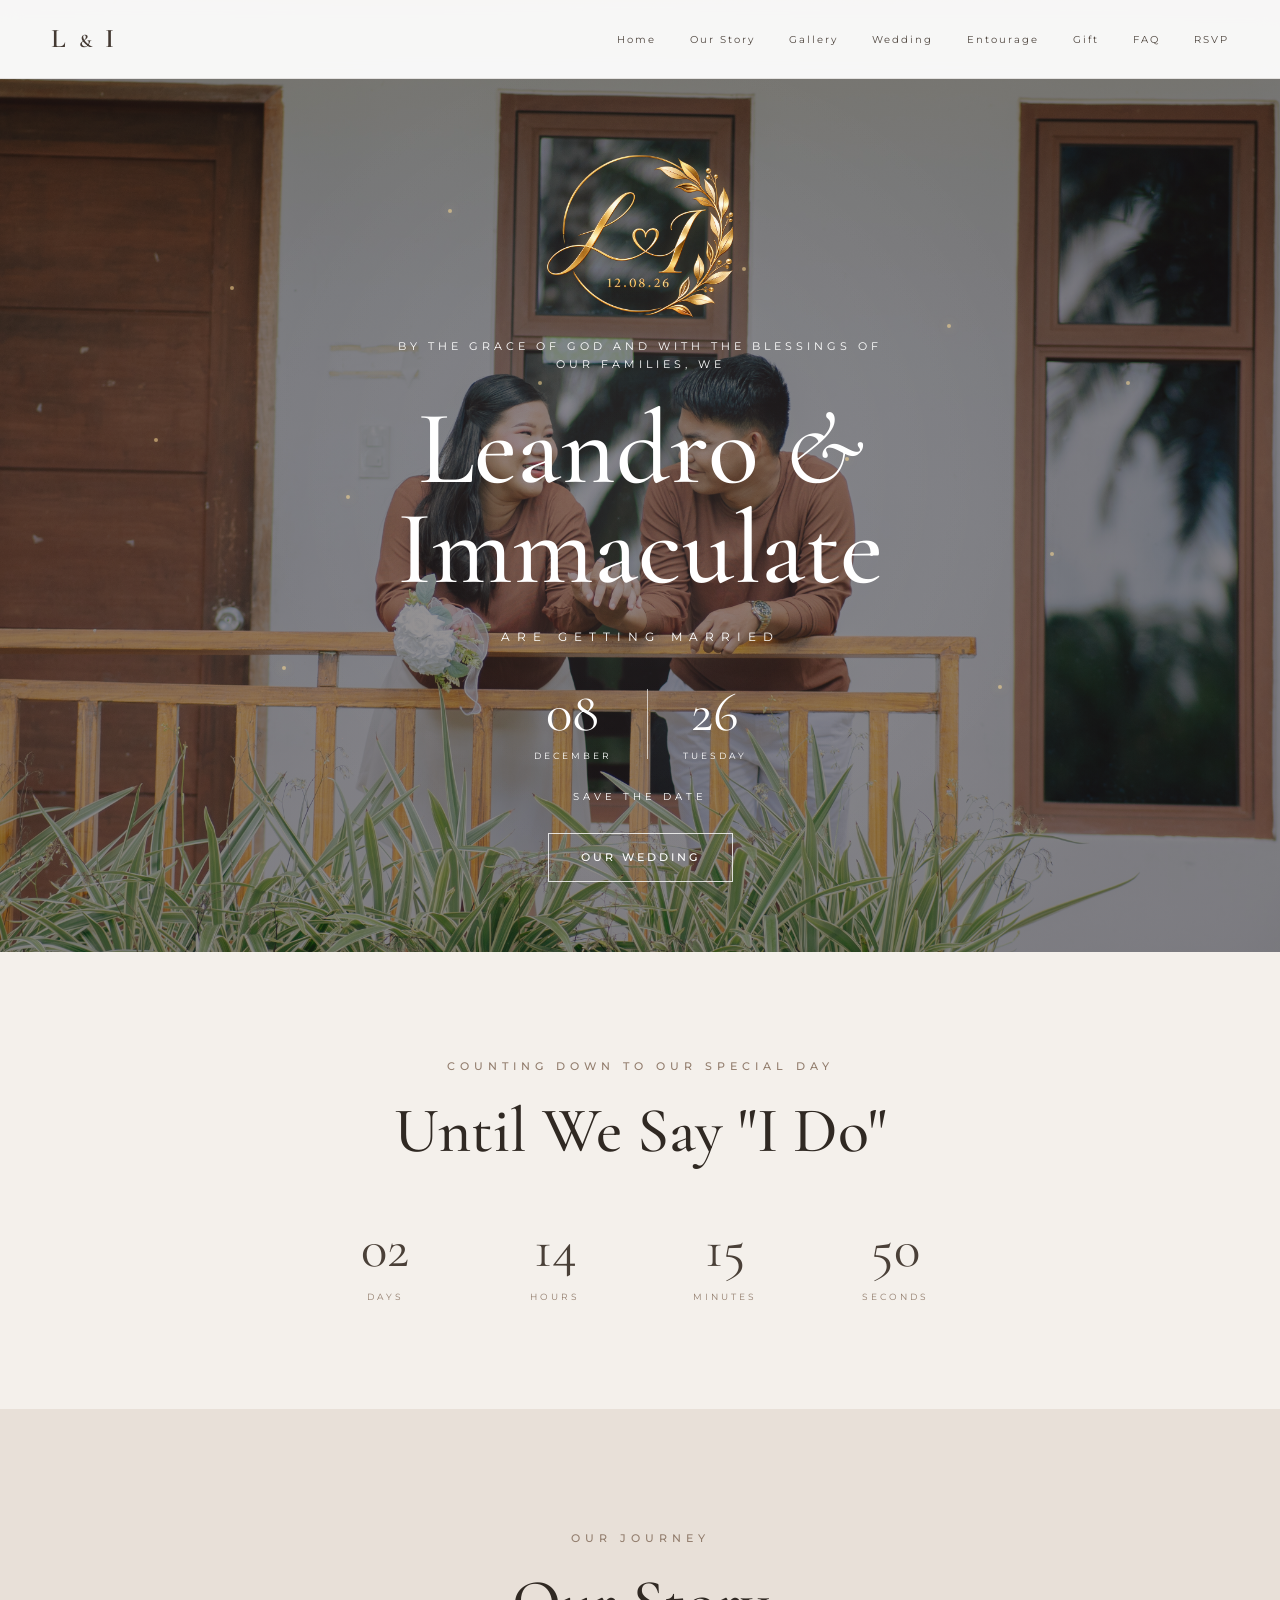
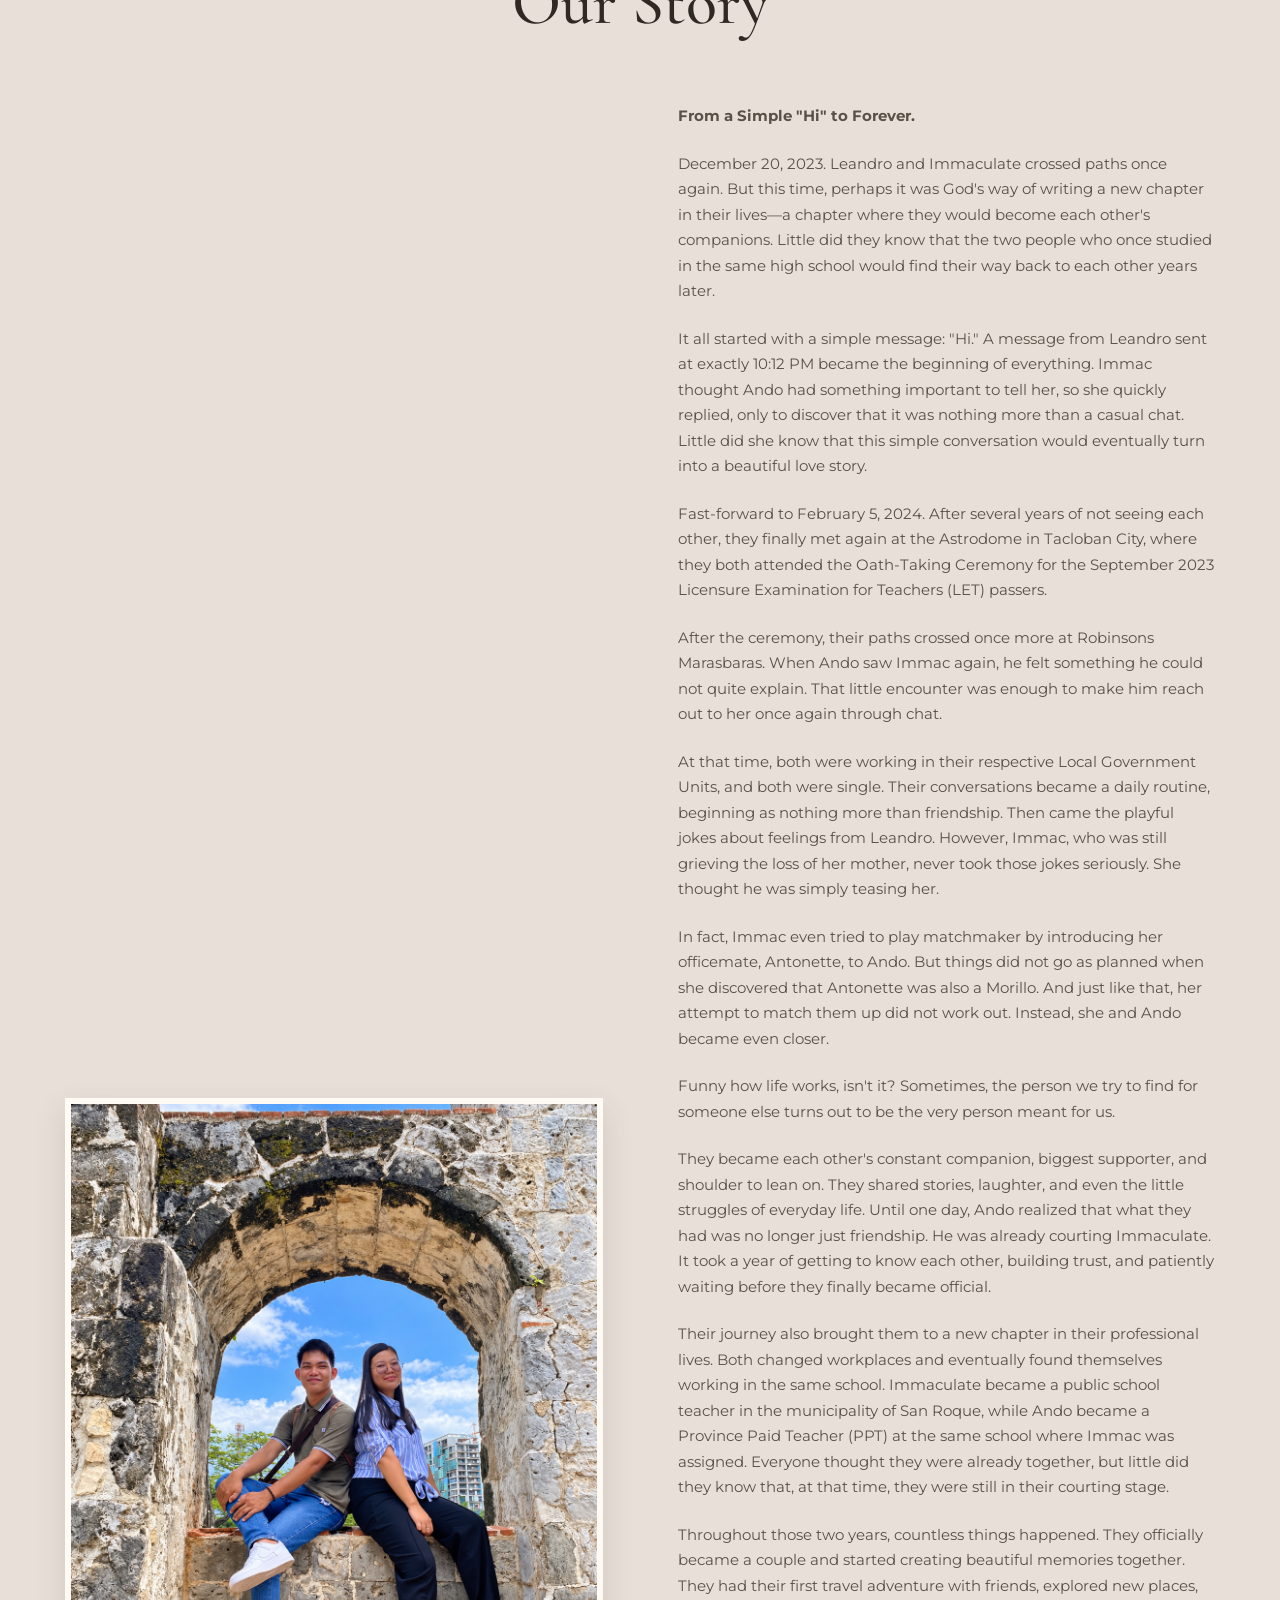
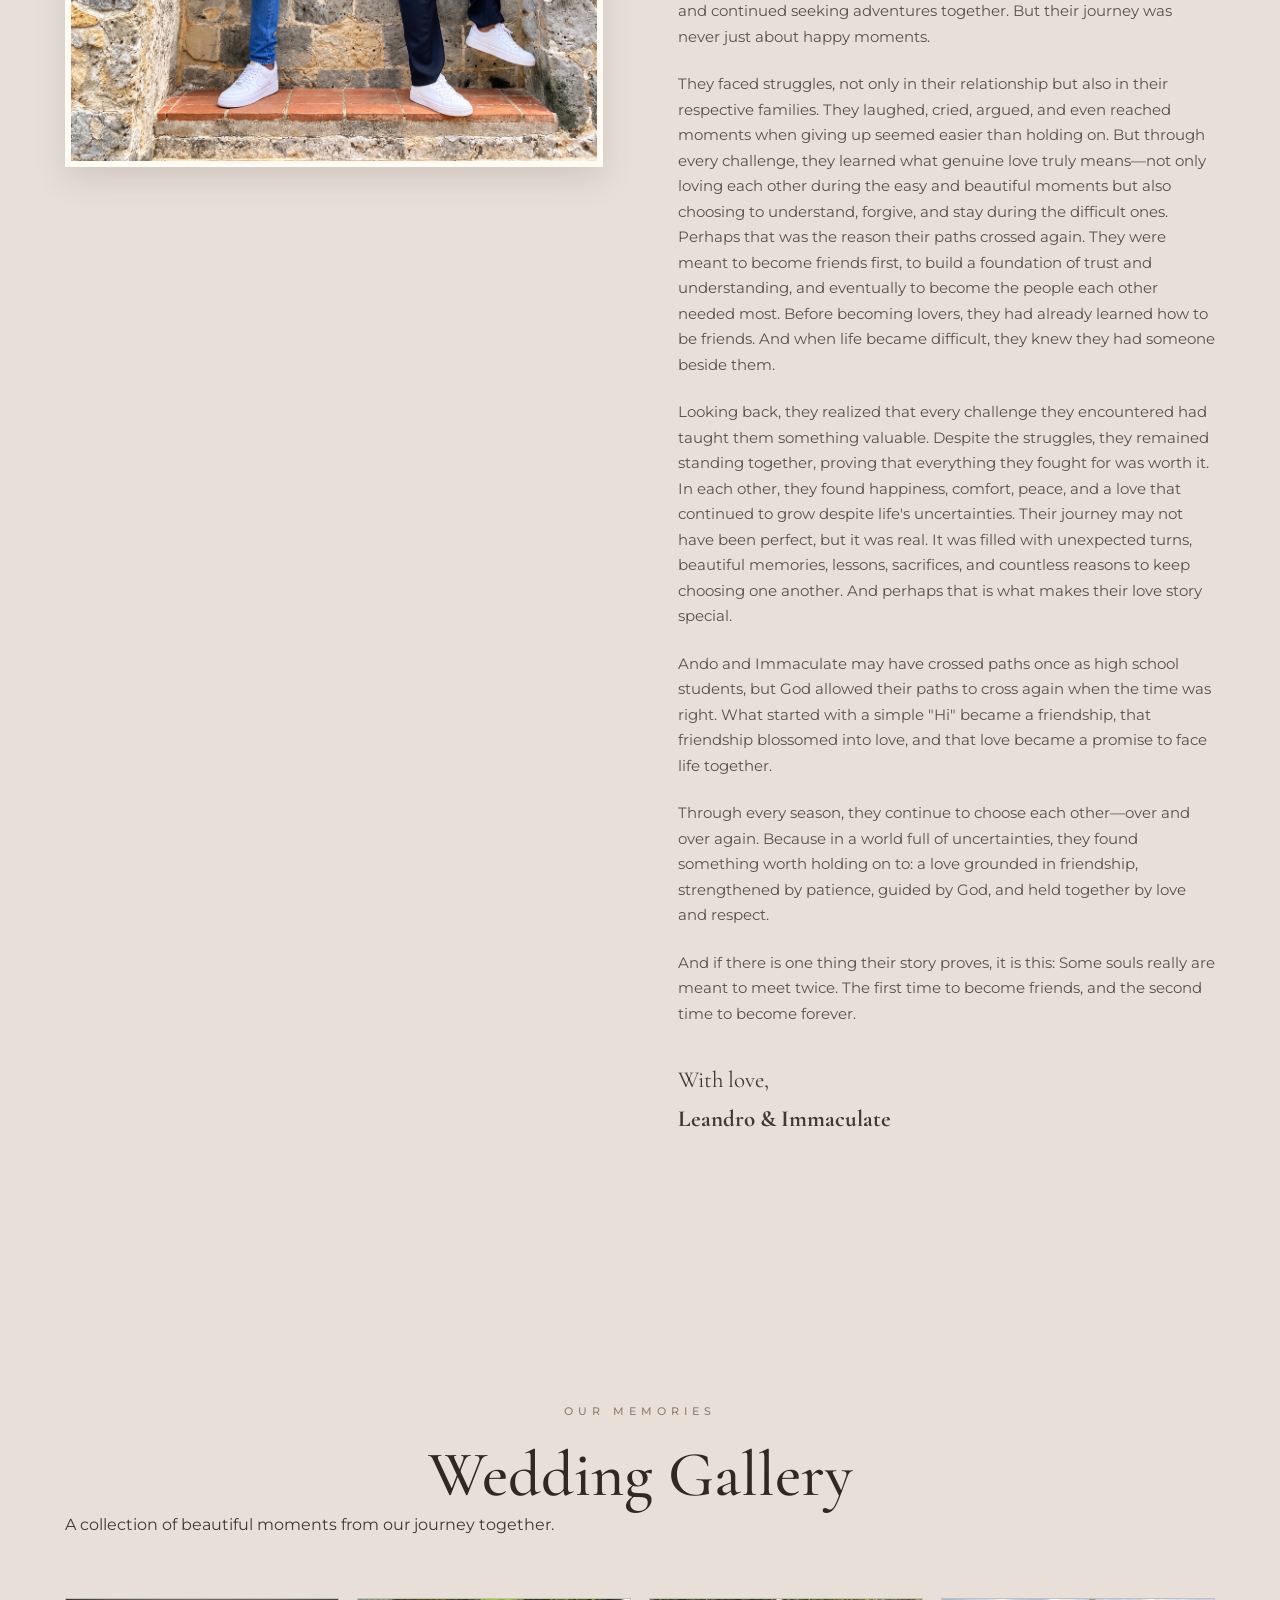
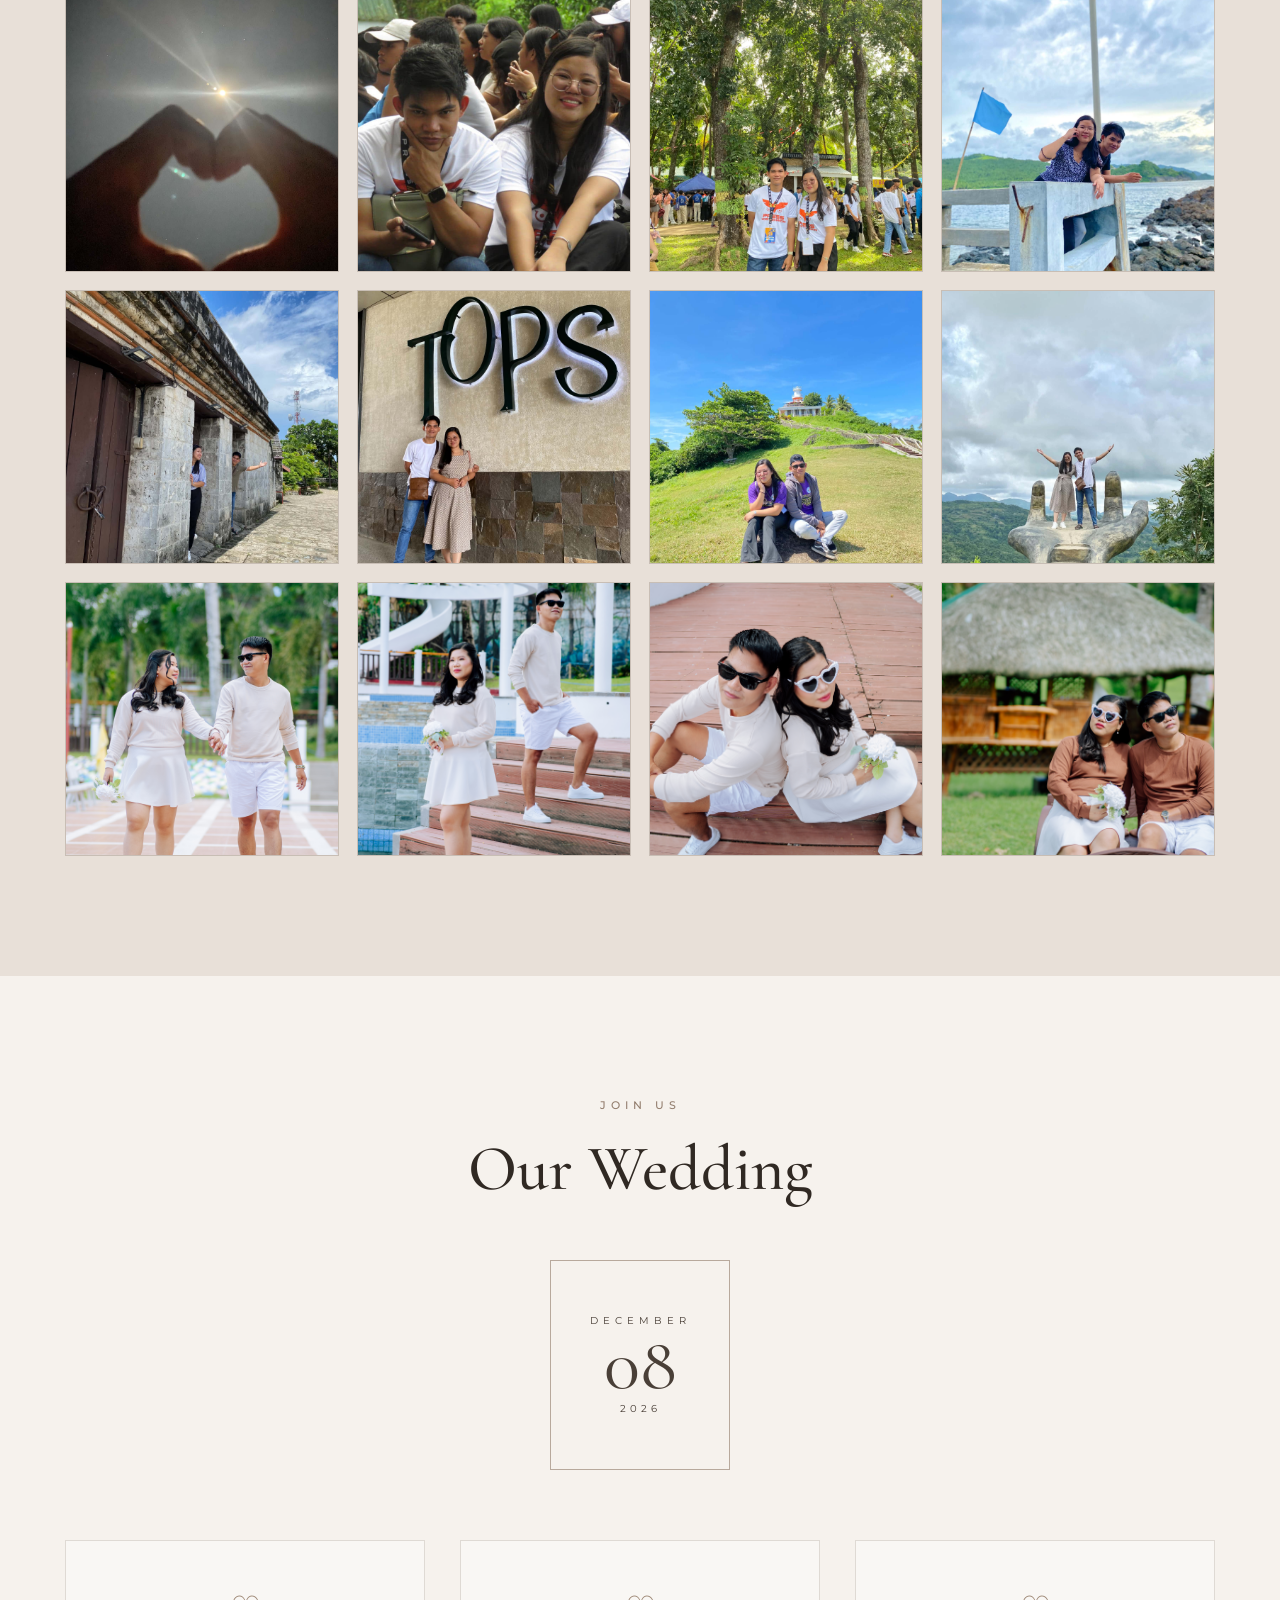
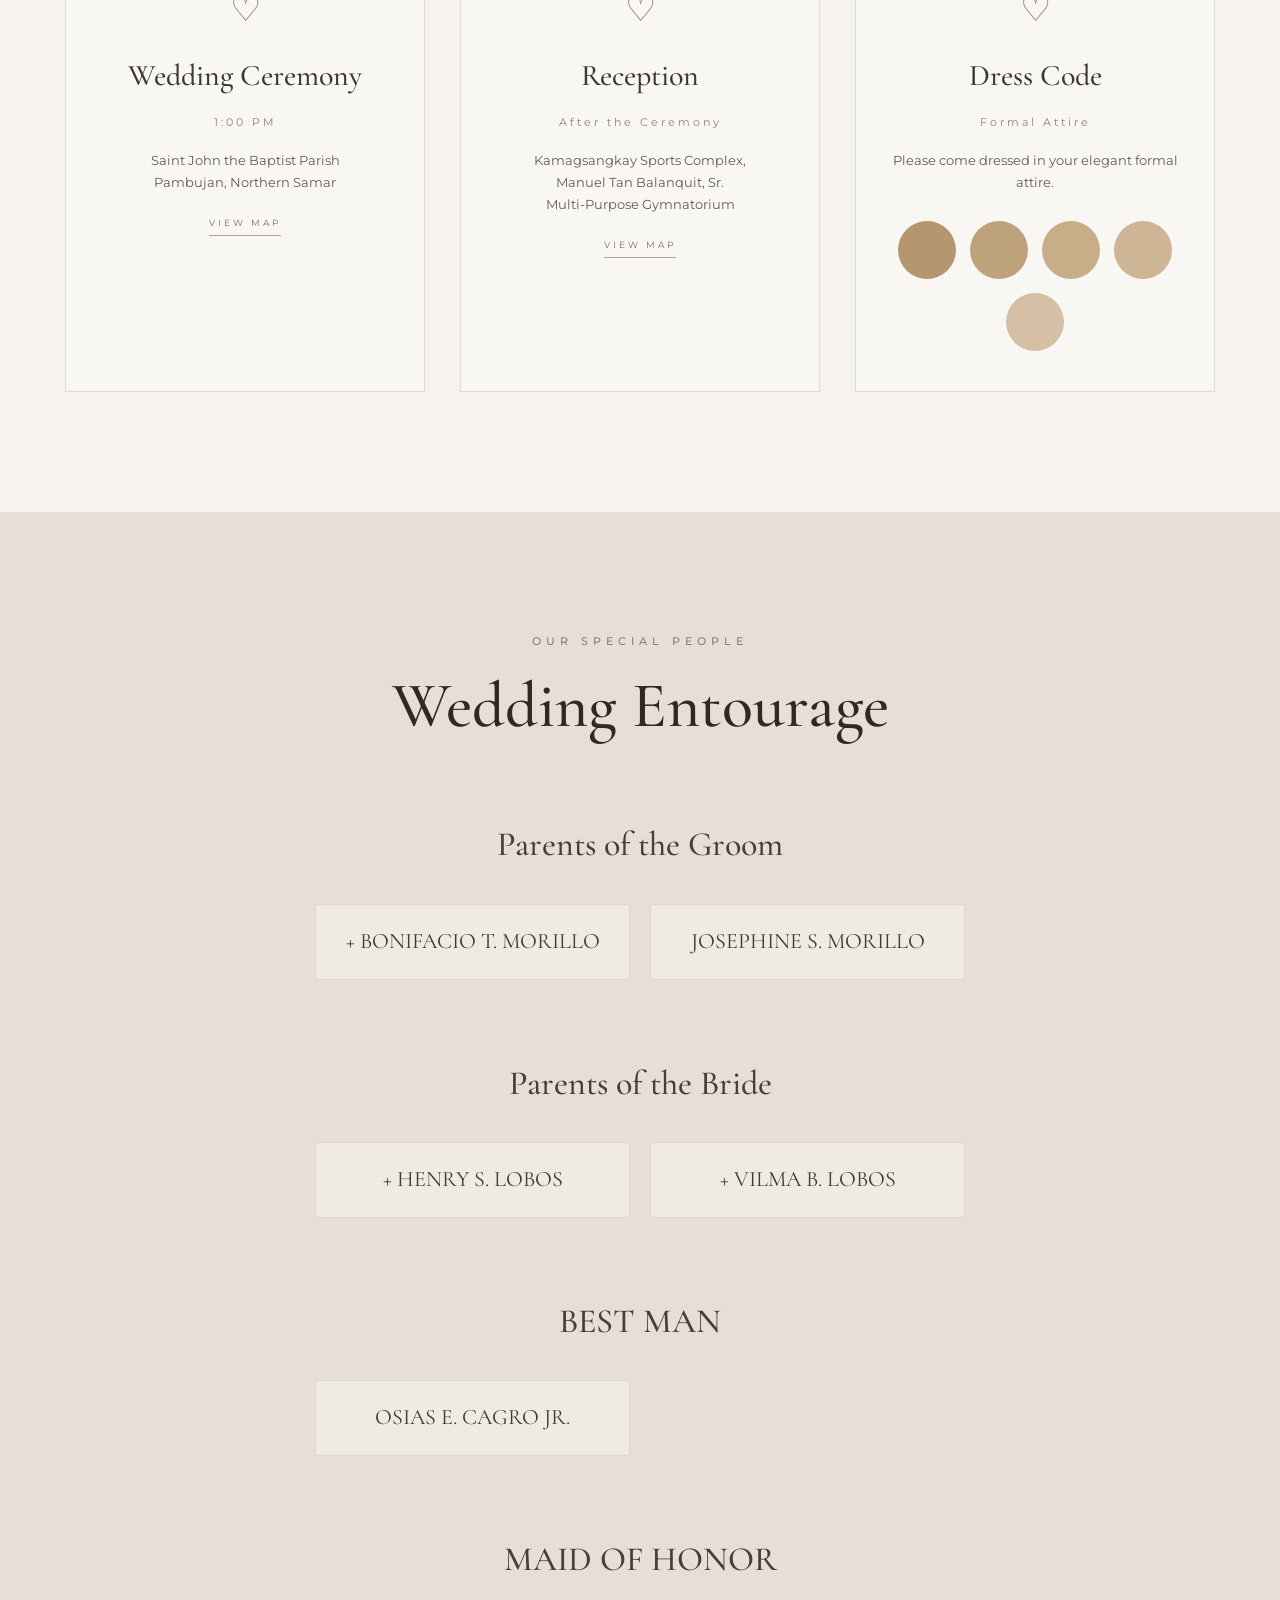
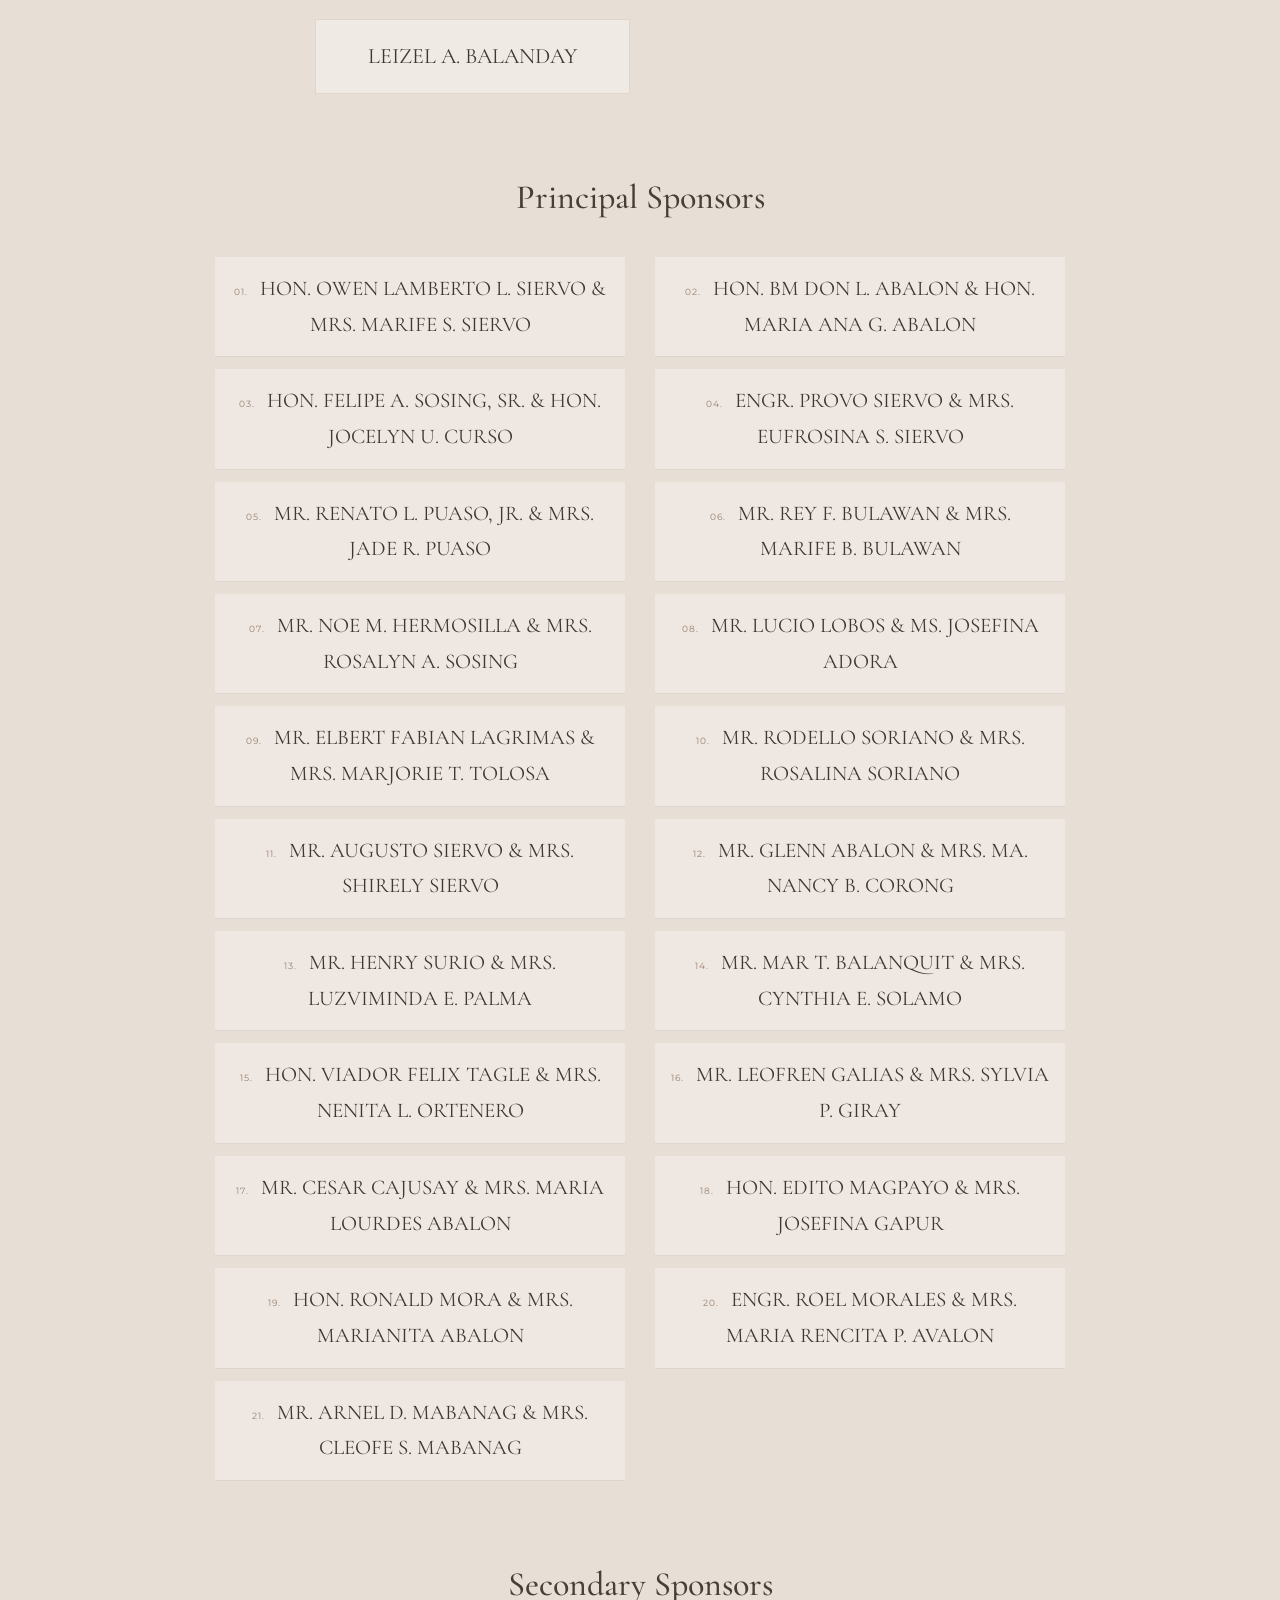
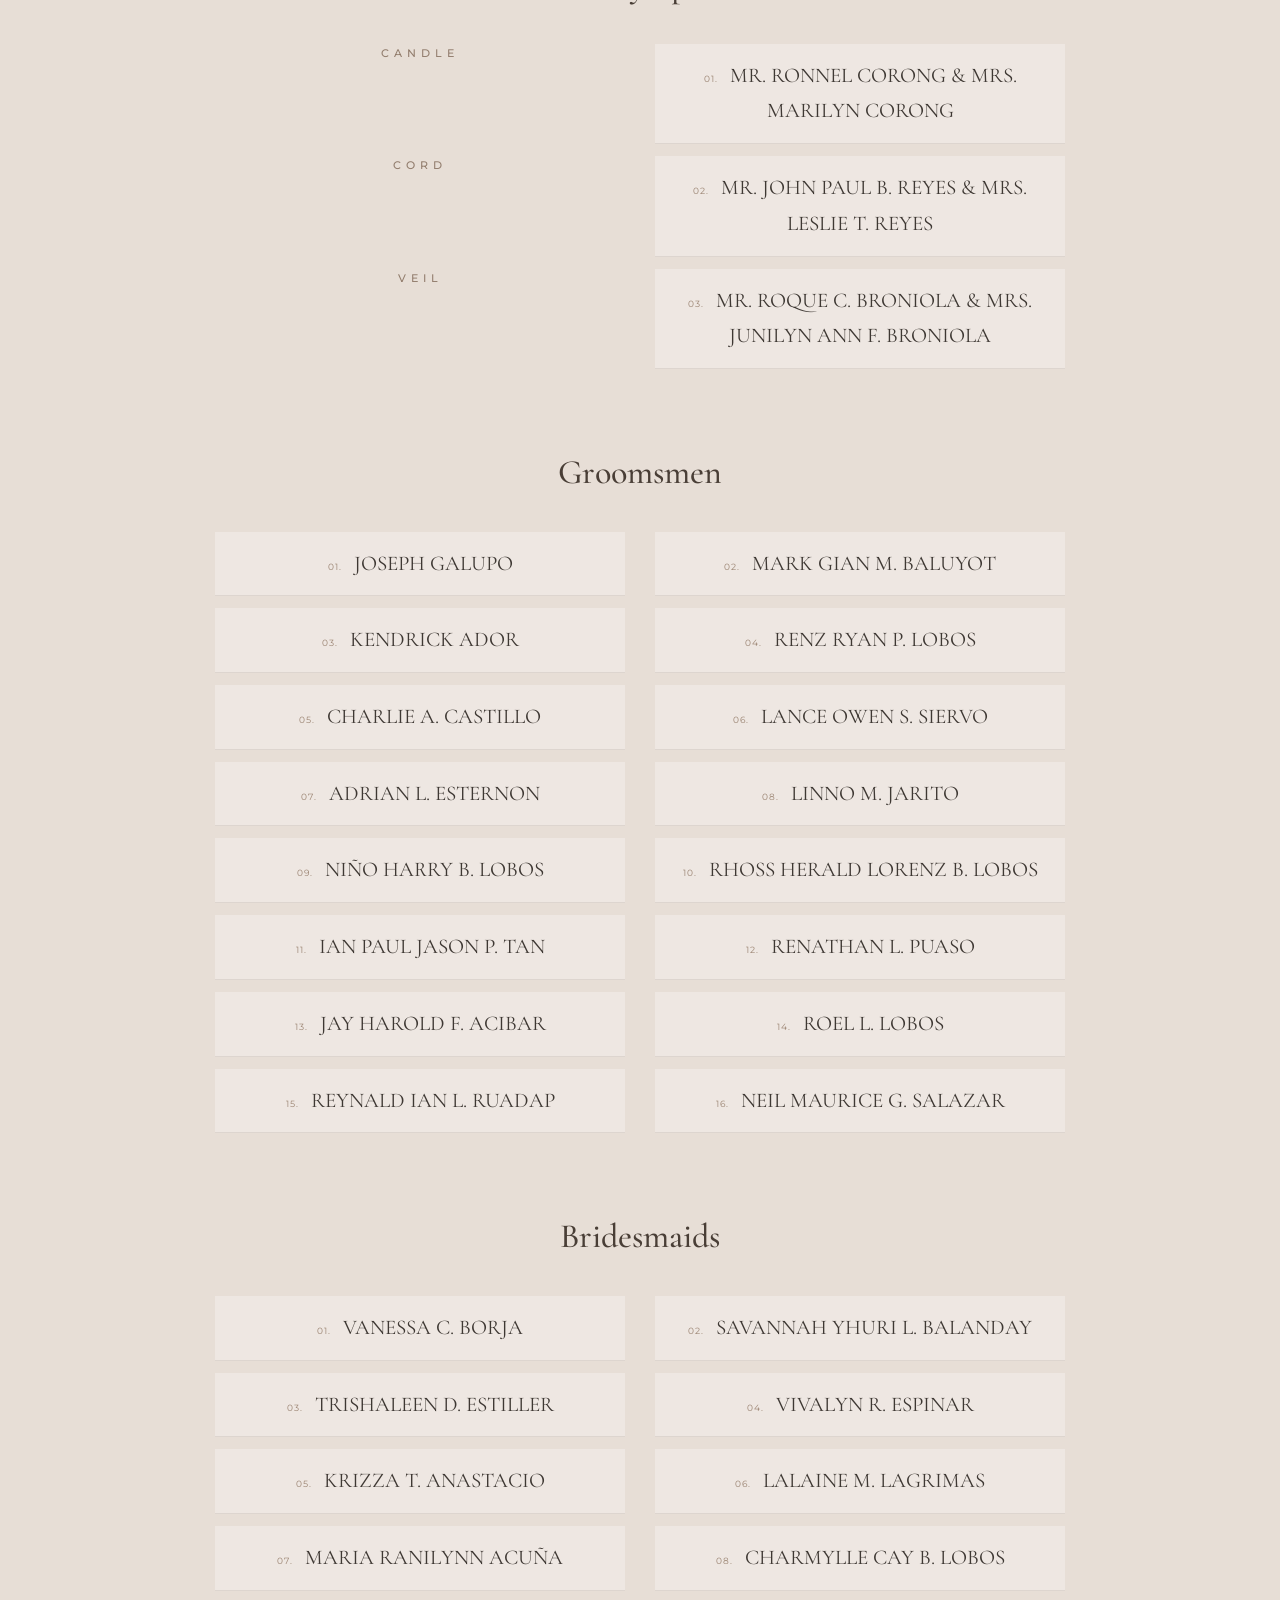
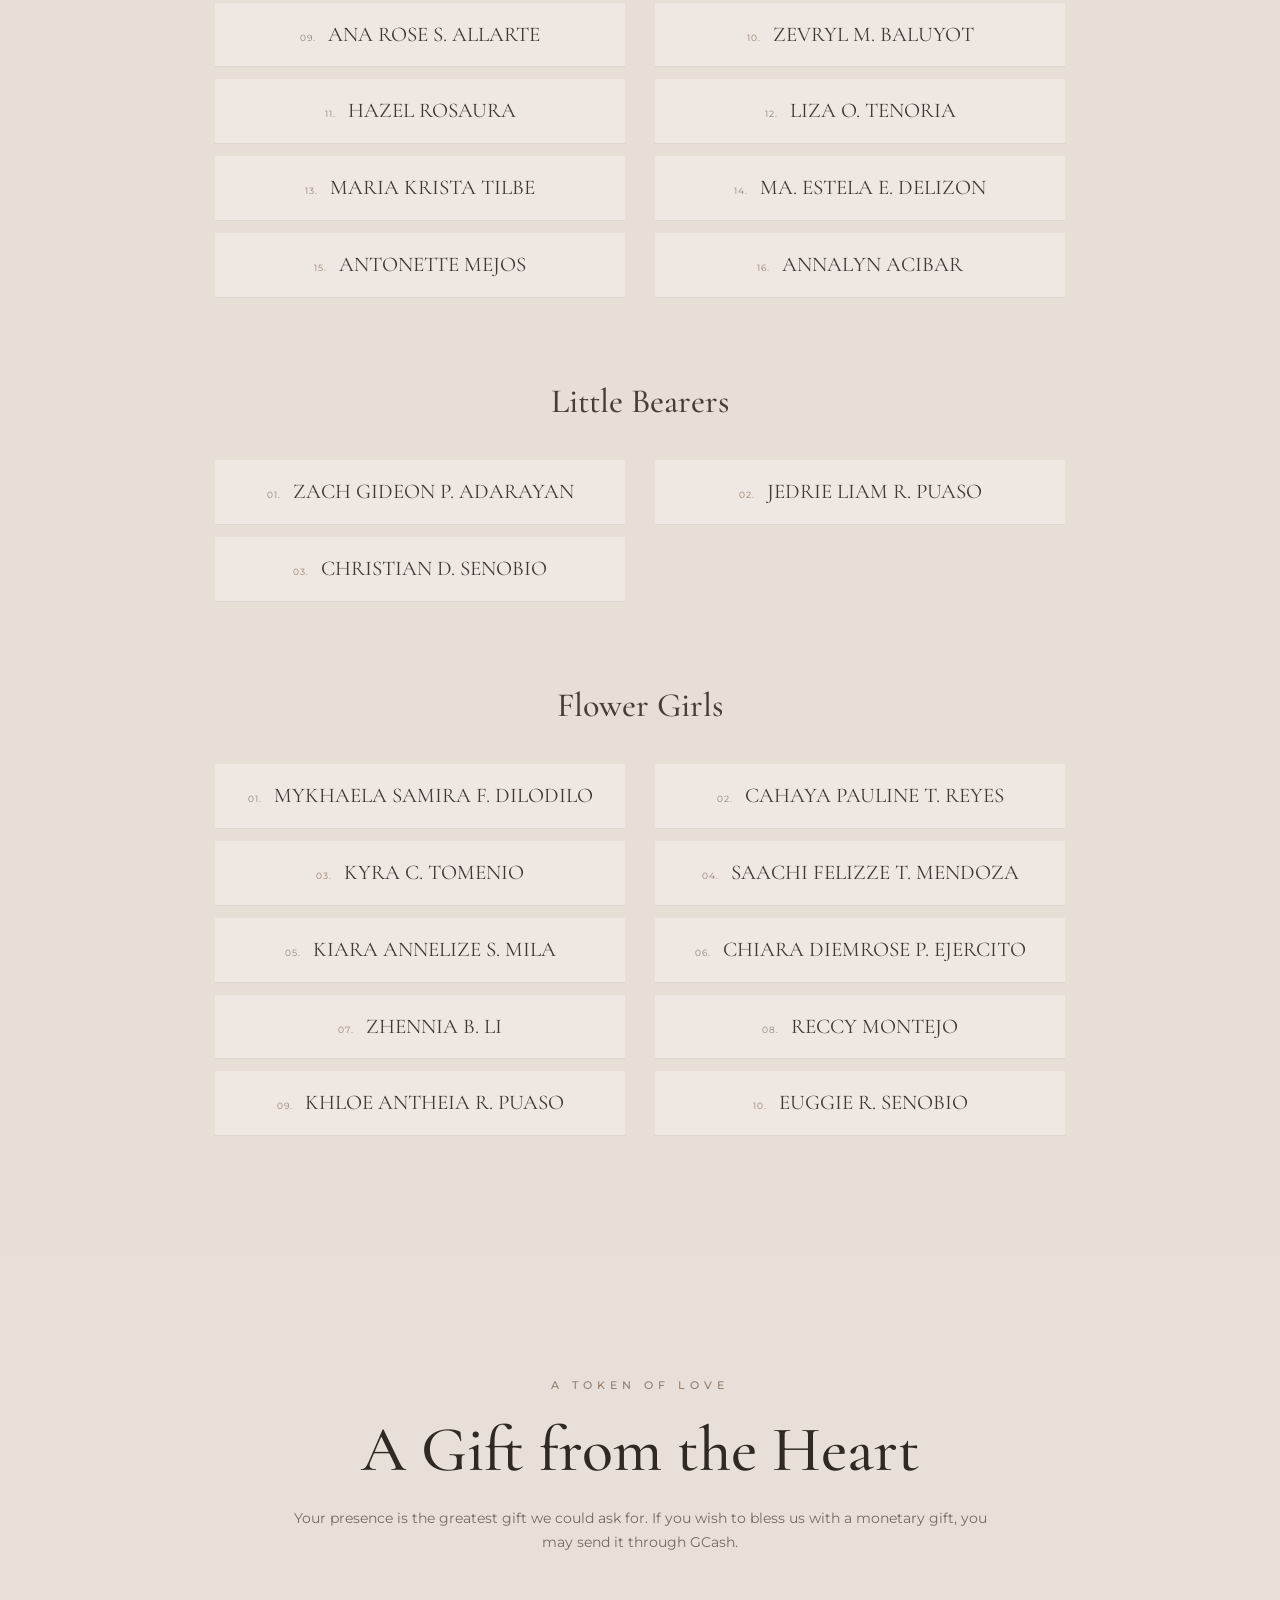
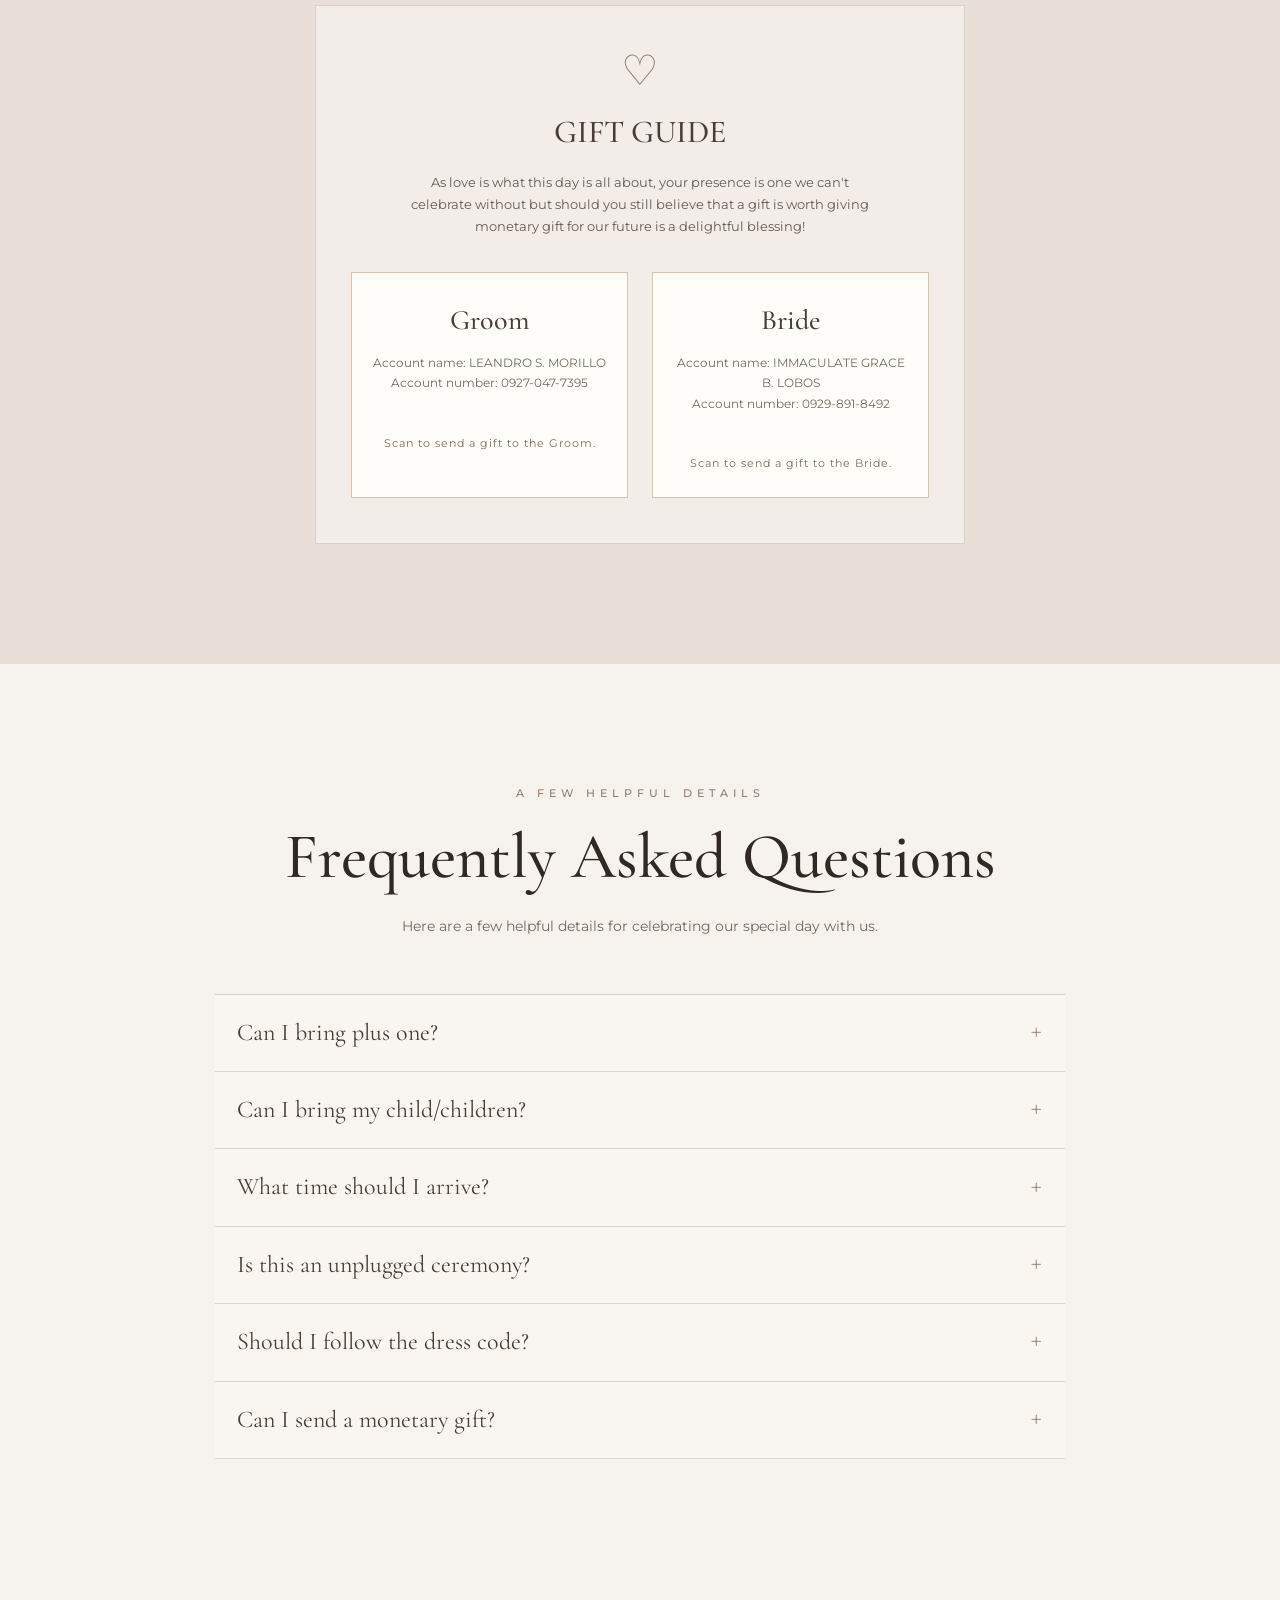
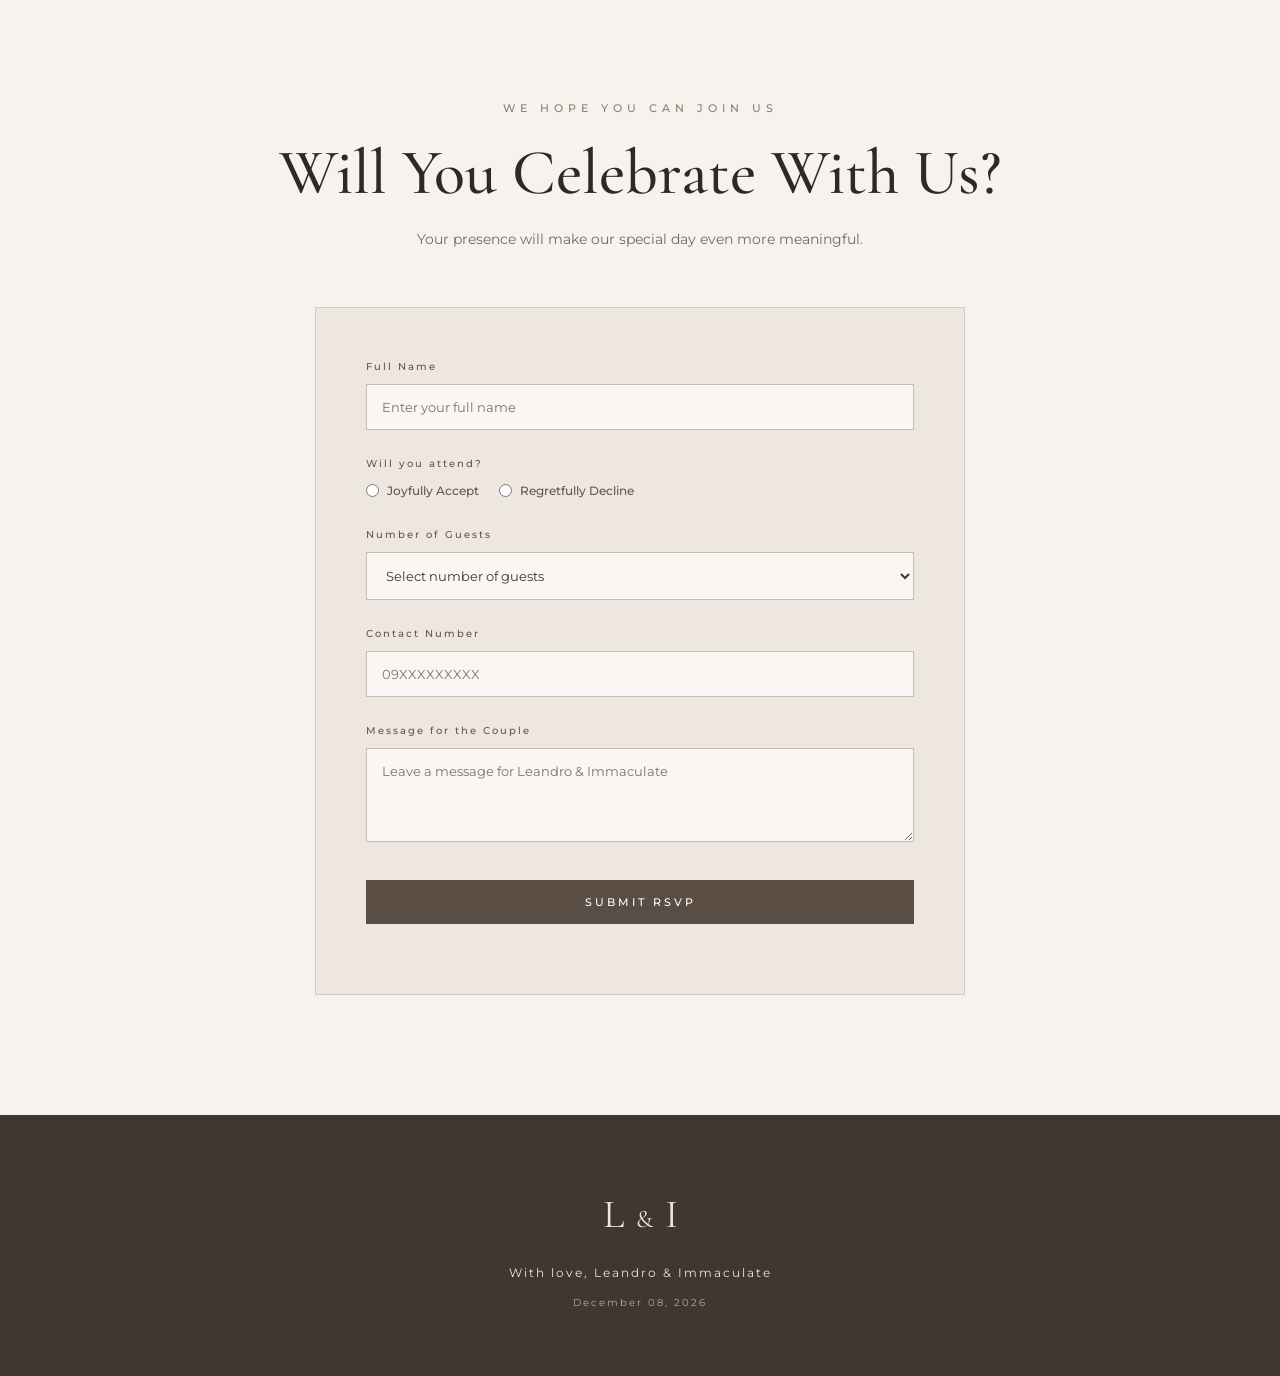
==== commit 8be4f026: "Update index.html" ====
--- a/index.html
+++ b/index.html
@@ -593,47 +593,58 @@
           From a Simple "Hi" to Forever.
         </strong></p>
 
-        <p>
+          <p>
           December 20, 2023. Leandro and Immaculate crossed paths once again. But this time, perhaps it was God's way of writing a new chapter in their lives—a chapter where they would become each other's companions. Little did they know that the two people who once studied in the same high school would find their way back to each other years later.
-          <br>
+          </p>
+          <p>
           It all started with a simple message: "Hi." A message from Leandro sent at exactly 10:12 PM became the beginning of everything. Immac thought Ando had something important to tell her, so she quickly replied, only to discover that it was nothing more than a casual chat. Little did she know that this simple conversation would eventually turn into a beautiful love story.
-          <br>
+          </p>
+          <p>
           Fast-forward to February 5, 2024. After several years of not seeing each other, they finally met again at the Astrodome in Tacloban City, where they both attended the Oath-Taking Ceremony for the September 2023 Licensure Examination for Teachers (LET) passers.
-          <br>
+          </p>
+          <p>
           After the ceremony, their paths crossed once more at Robinsons Marasbaras. When Ando saw Immac again, he felt something he could not quite explain. That little encounter was enough to make him reach out to her once again through chat.
-          <br>
+          </p>
+          <p>
           At that time, both were working in their respective Local Government Units, and both were single. Their conversations became a daily routine, beginning as nothing more than friendship. Then came the playful jokes about feelings from Leandro. However, Immac, who was still grieving the loss of her mother, never took those jokes seriously. She thought he was simply teasing her.
-          <br>
+          </p>
+          <p>
           In fact, Immac even tried to play matchmaker by introducing her officemate, Antonette, to Ando. But things did not go as planned when she discovered that Antonette was also a Morillo. And just like that, her attempt to match them up did not work out. Instead, she and Ando became even closer.
-          <br>
+          </p>
+          <p>
           Funny how life works, isn't it? Sometimes, the person we try to find for someone else turns out to be the very person meant for us.
-          <br>
+          </p>
+          <p>
           They became each other's constant companion, biggest supporter, and shoulder to lean on. They shared stories, laughter, and even the little struggles of everyday life. Until one day, Ando realized that what they had was no longer just friendship. He was already courting Immaculate.
           It took a year of getting to know each other, building trust, and patiently waiting before they finally became official.
-          <br>
+          </p>
+          <p>
           Their journey also brought them to a new chapter in their professional lives. Both changed workplaces and eventually found themselves working in the same school. Immaculate became a public school teacher in the municipality of San Roque, while Ando became a Province Paid Teacher (PPT) at the same school where Immac was assigned. Everyone thought they were already together, but little did they know that, at that time, they were still in their courting stage.
-          <br>
+          </p>
+          <p>
           Throughout those two years, countless things happened. They officially became a couple and started creating beautiful memories together. They had their first travel adventure with friends, explored new places, and continued seeking adventures together. But their journey was never just about happy moments.
-          <br>
+          </p>
+          <p>
           They faced struggles, not only in their relationship but also in their respective families. They laughed, cried, argued, and even reached moments when giving up seemed easier than holding on. But through every challenge, they learned what genuine love truly means—not only loving each other during the easy and beautiful moments but also choosing to understand, forgive, and stay during the difficult ones.
           Perhaps that was the reason their paths crossed again. They were meant to become friends first, to build a foundation of trust and understanding, and eventually to become the people each other needed most. Before becoming lovers, they had already learned how to be friends. And when life became difficult, they knew they had someone beside them.
-          <br>
+          </p>
+          <p>
           Looking back, they realized that every challenge they encountered had taught them something valuable. Despite the struggles, they remained standing together, proving that everything they fought for was worth it. In each other, they found happiness, comfort, peace, and a love that continued to grow despite life's uncertainties.
           Their journey may not have been perfect, but it was real. It was filled with unexpected turns, beautiful memories, lessons, sacrifices, and countless reasons to keep choosing one another.
           And perhaps that is what makes their love story special.
-          <br>
+          </p>
+          <p>
           Ando and Immaculate may have crossed paths once as high school students, but God allowed their paths to cross again when the time was right. What started with a simple "Hi" became a friendship, that friendship blossomed into love, and that love became a promise to face life together.
-          <br>
+          </p>
+          <p>
           Through every season, they continue to choose each other—over and over again.
           Because in a world full of uncertainties, they found something worth holding on to: a love grounded in friendship, strengthened by patience, guided by God, and held together by love and respect.
-          <br>
+          </p>
+          <p>
           And if there is one thing their story proves, it is this:
           Some souls really are meant to meet twice. The first time to become friends, and the second time to become forever.
         </p>
 
-        <p>
-          strengthened by patience, guided by God, and held together by love and respect. And if there is one thing their story proves, it is this: Some souls really are meant to meet twice. The first time to become friends, and the second time to become forever.
-        </p>
 
         <p class="story-signature">
           With love,<br>
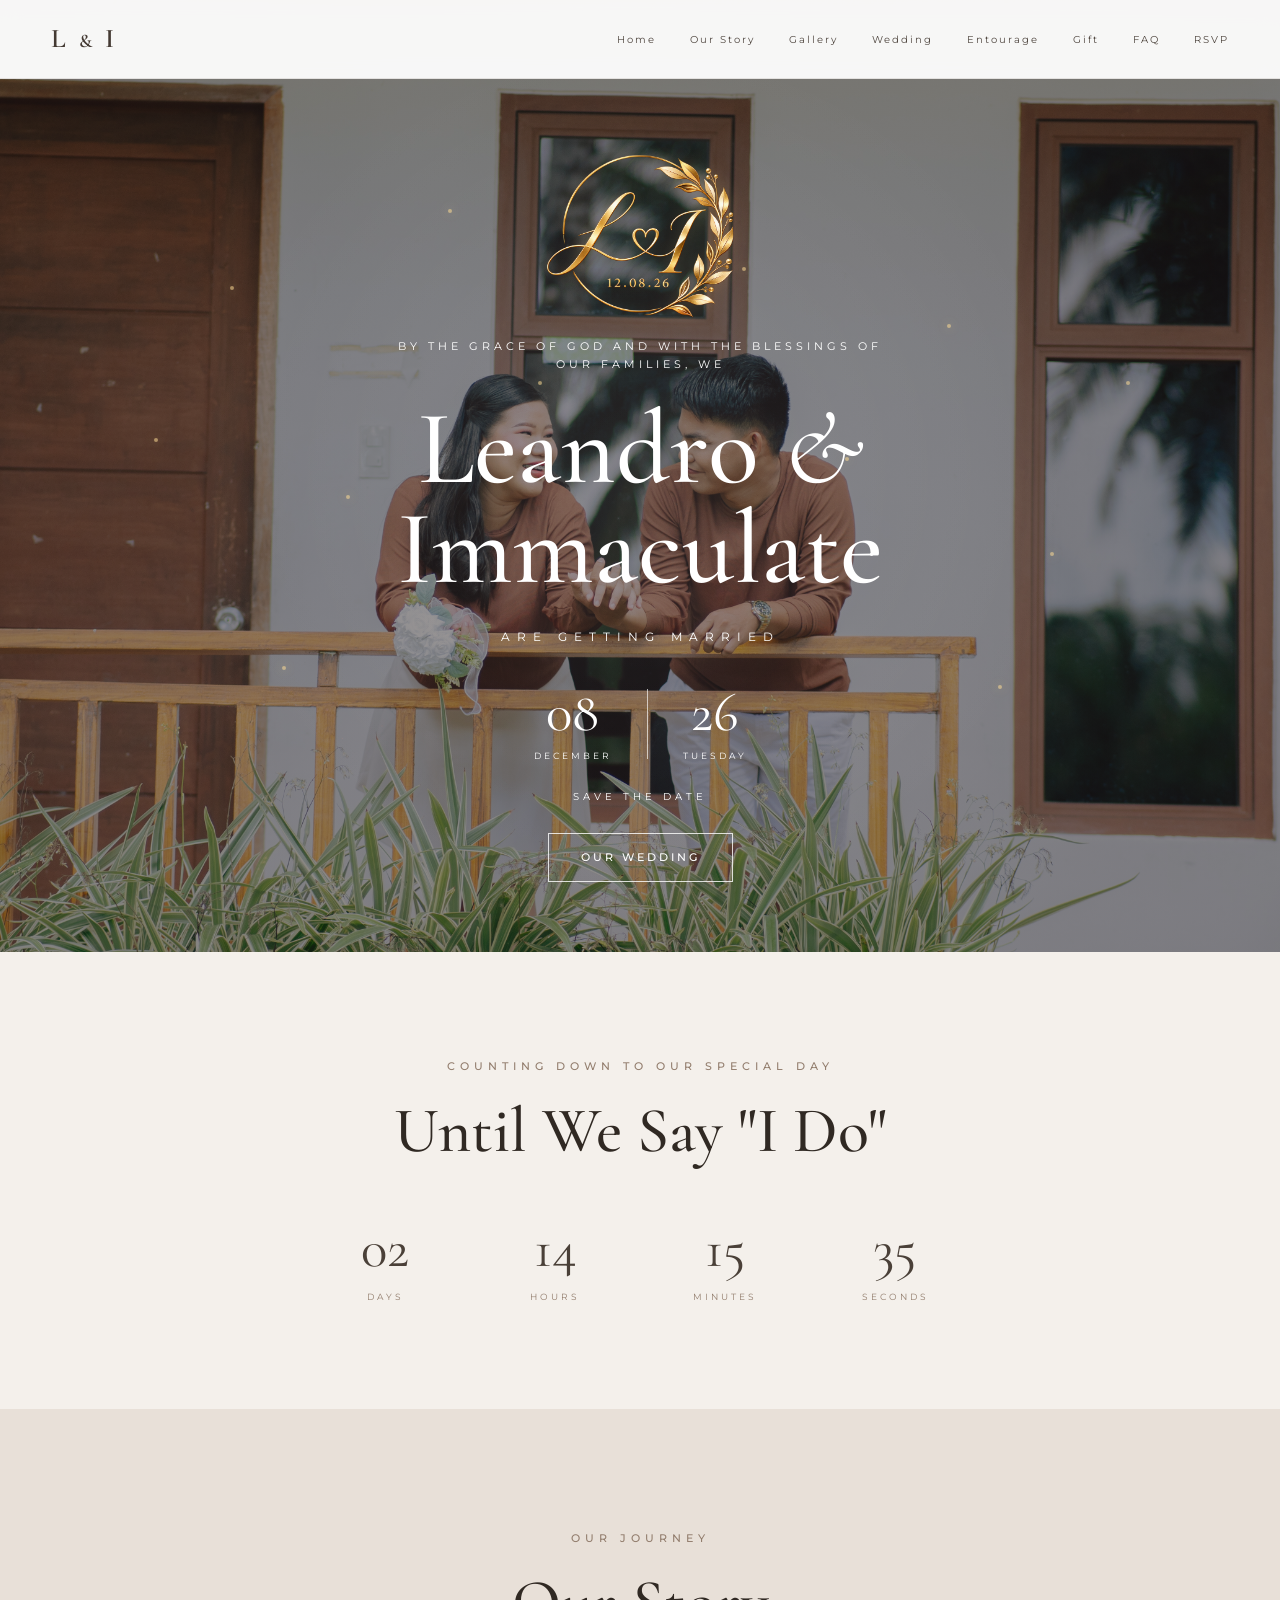
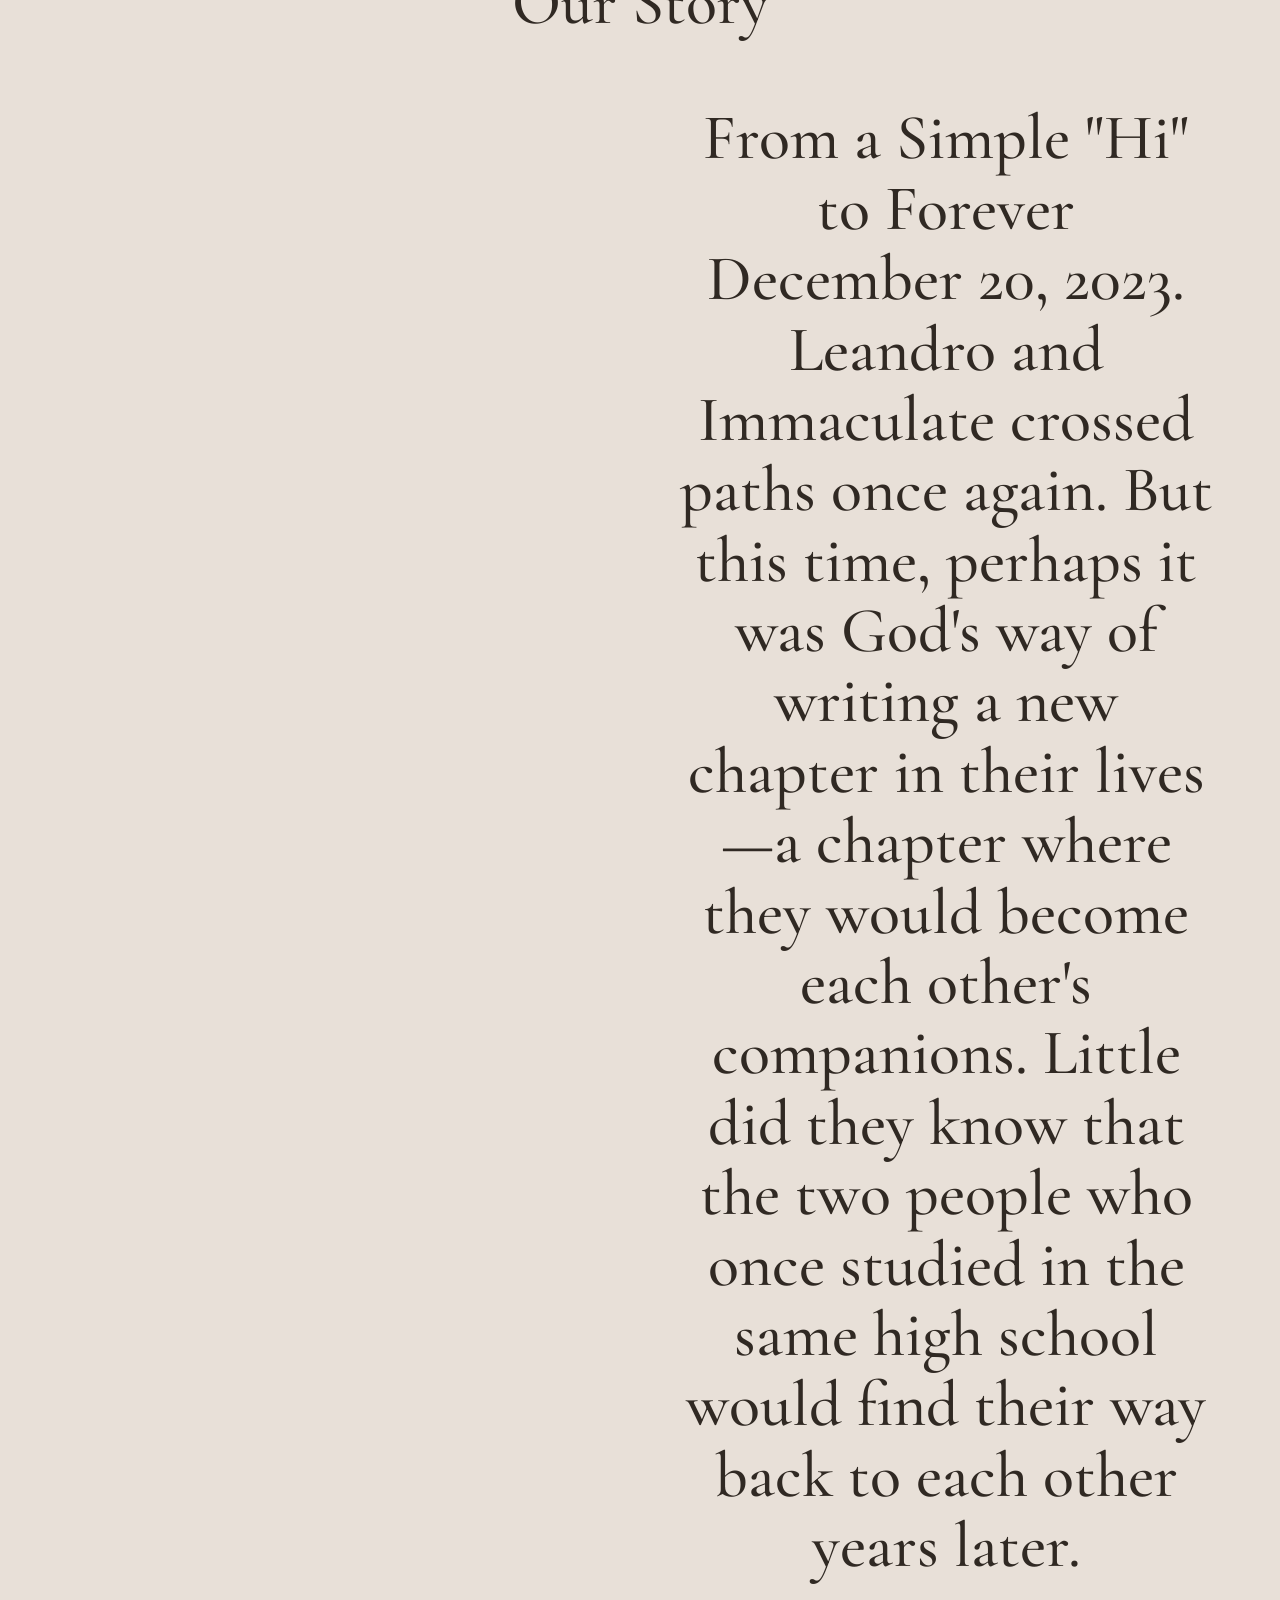
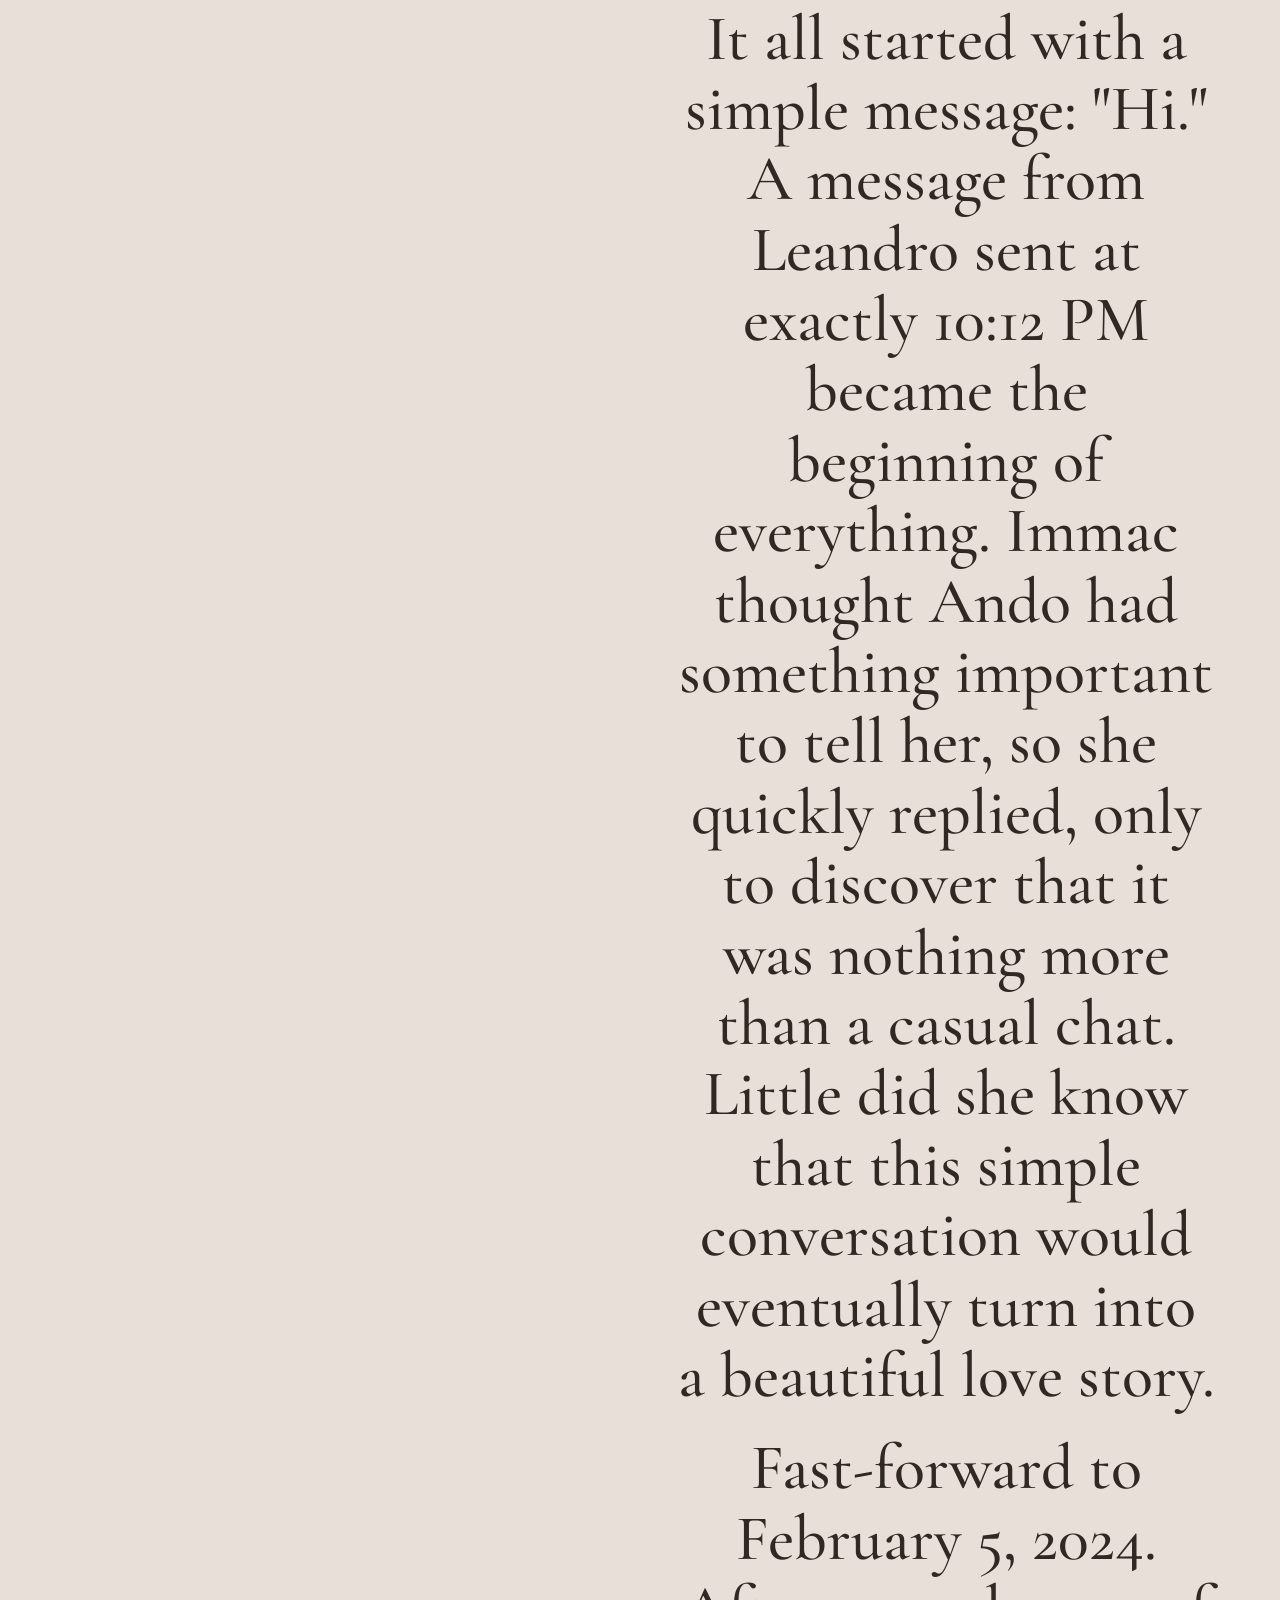
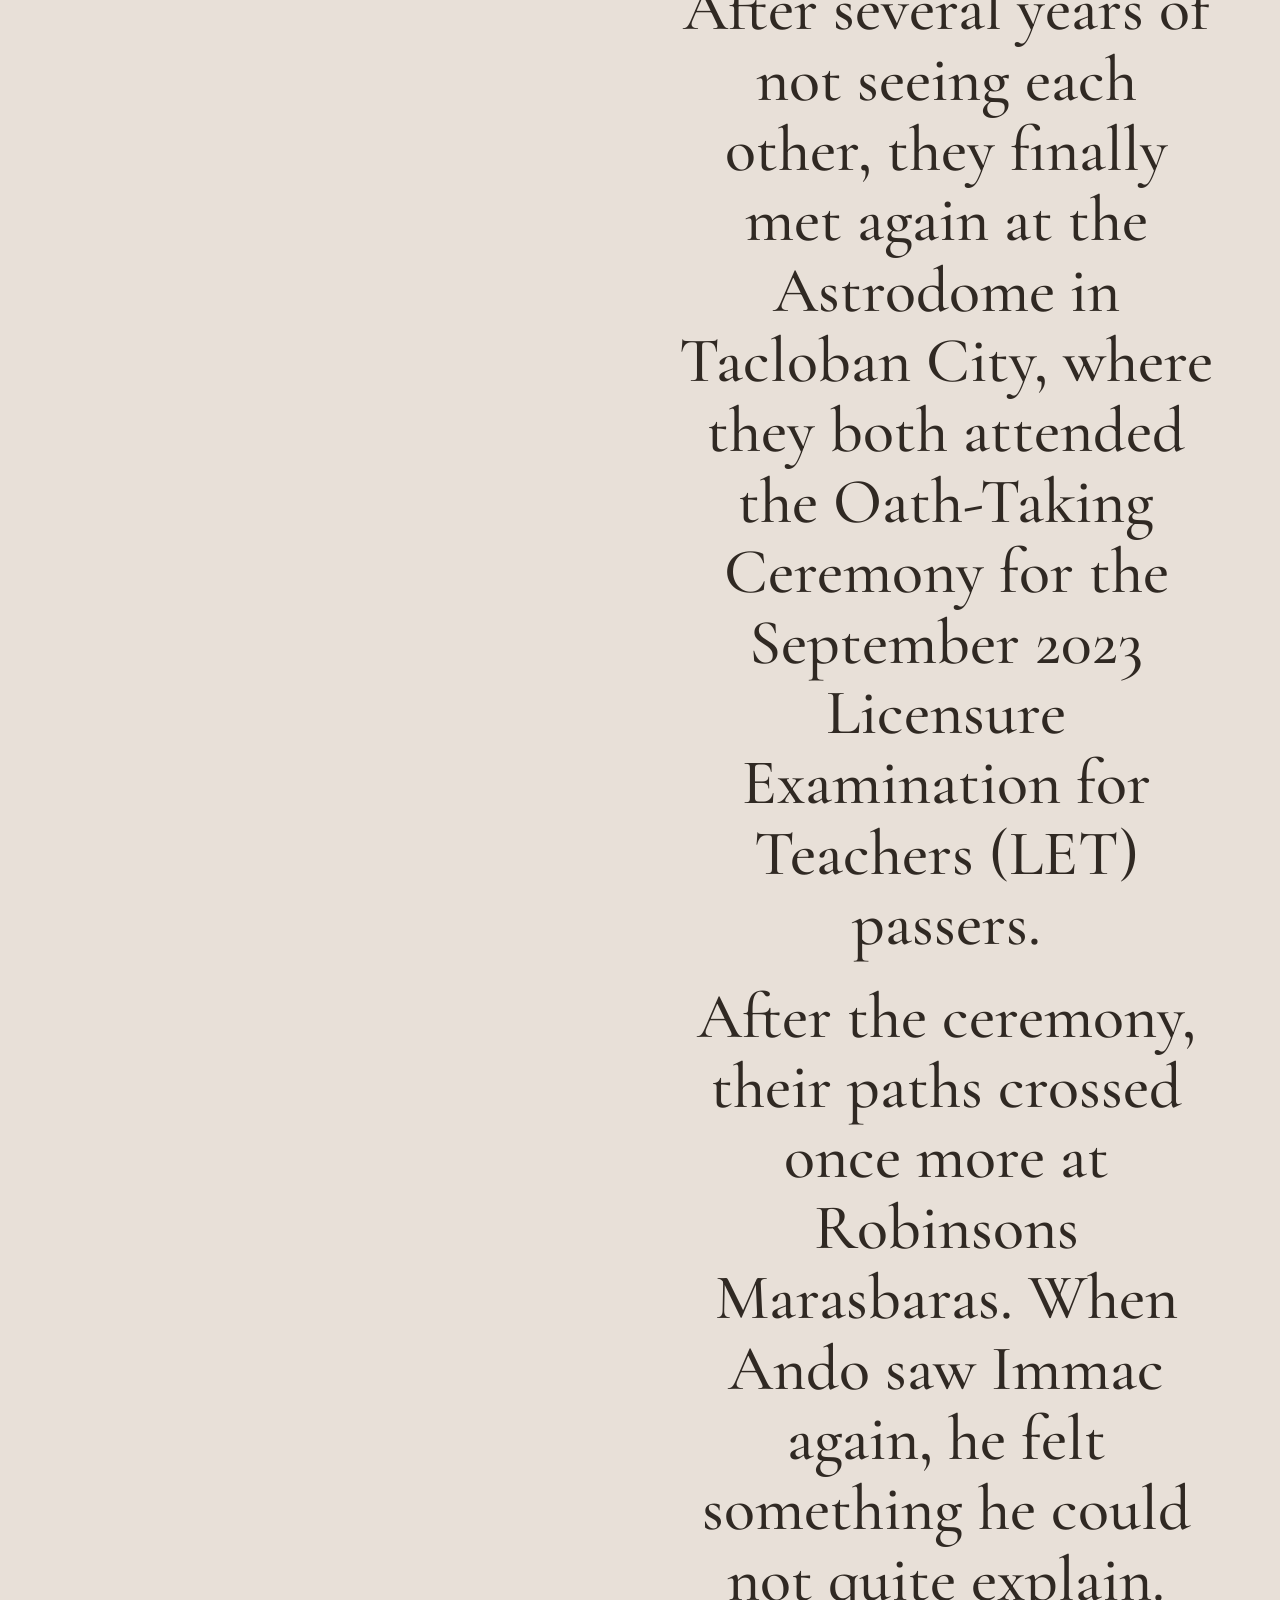
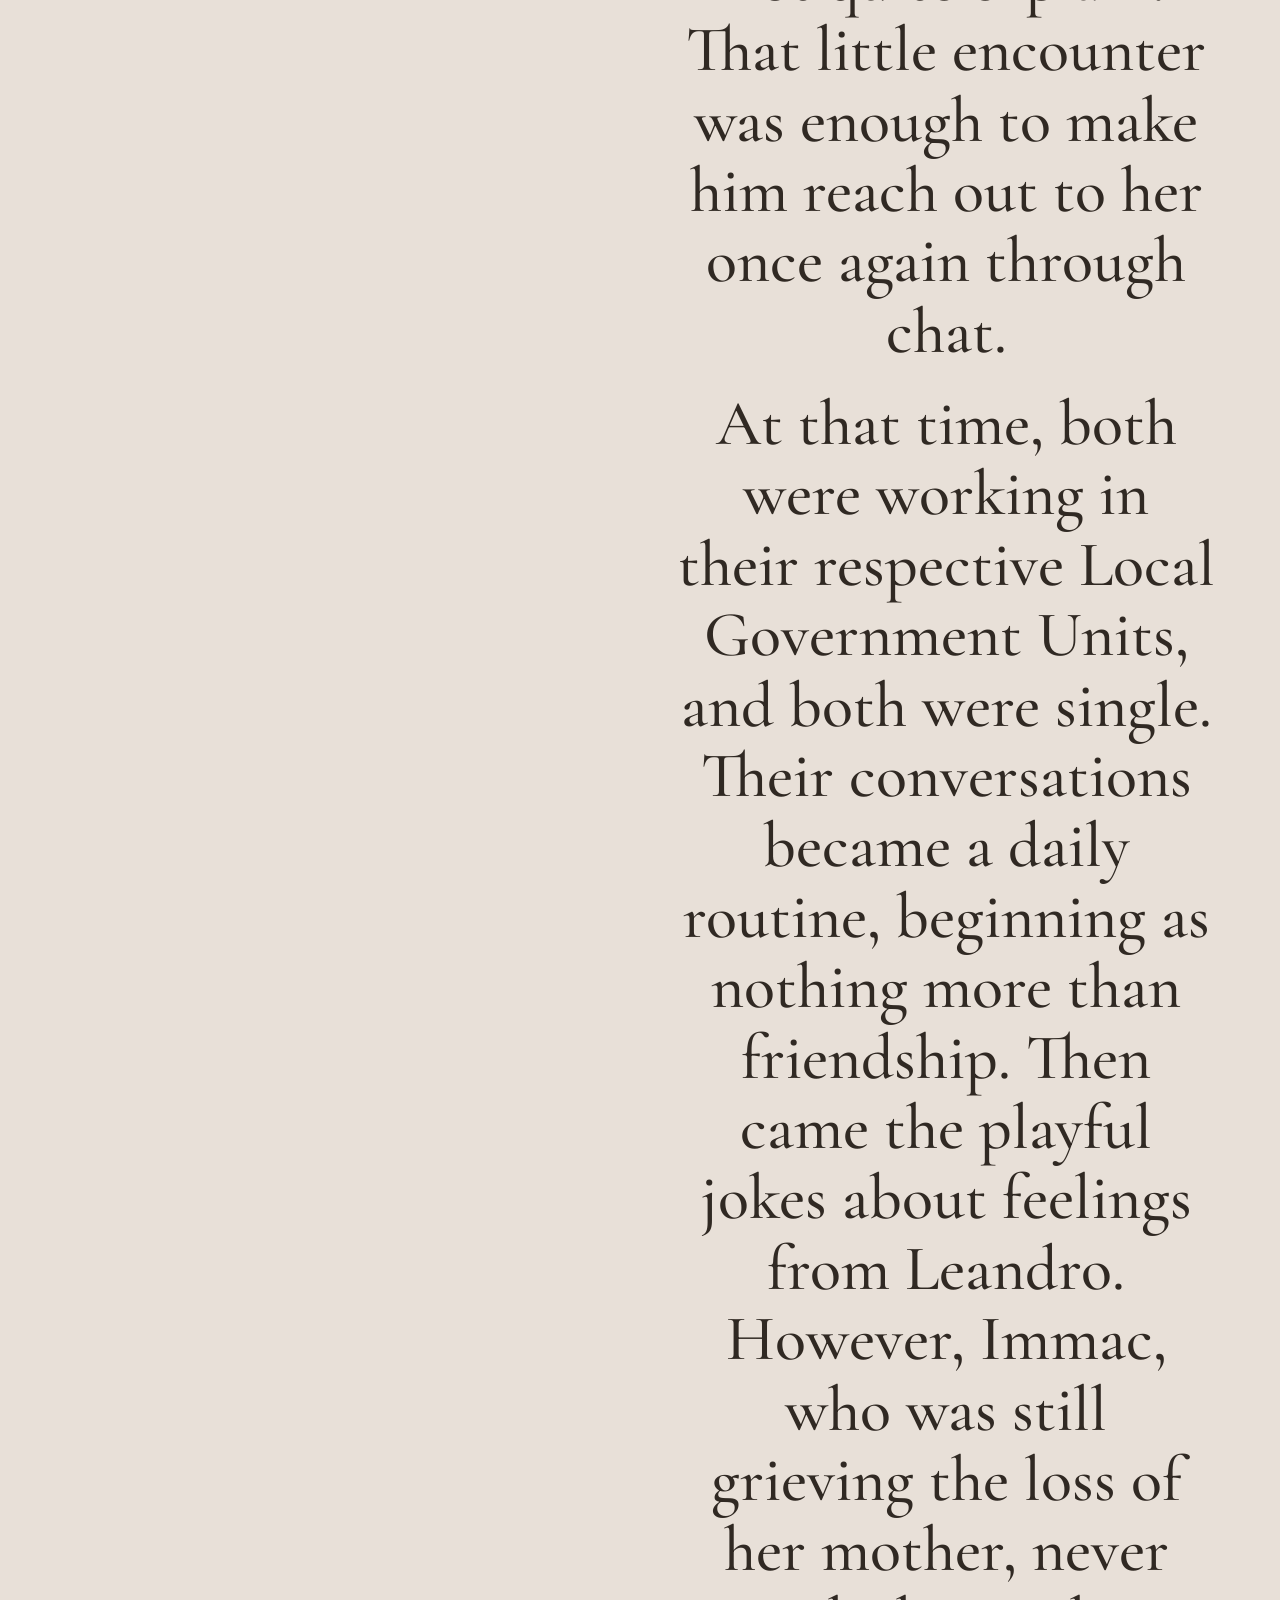
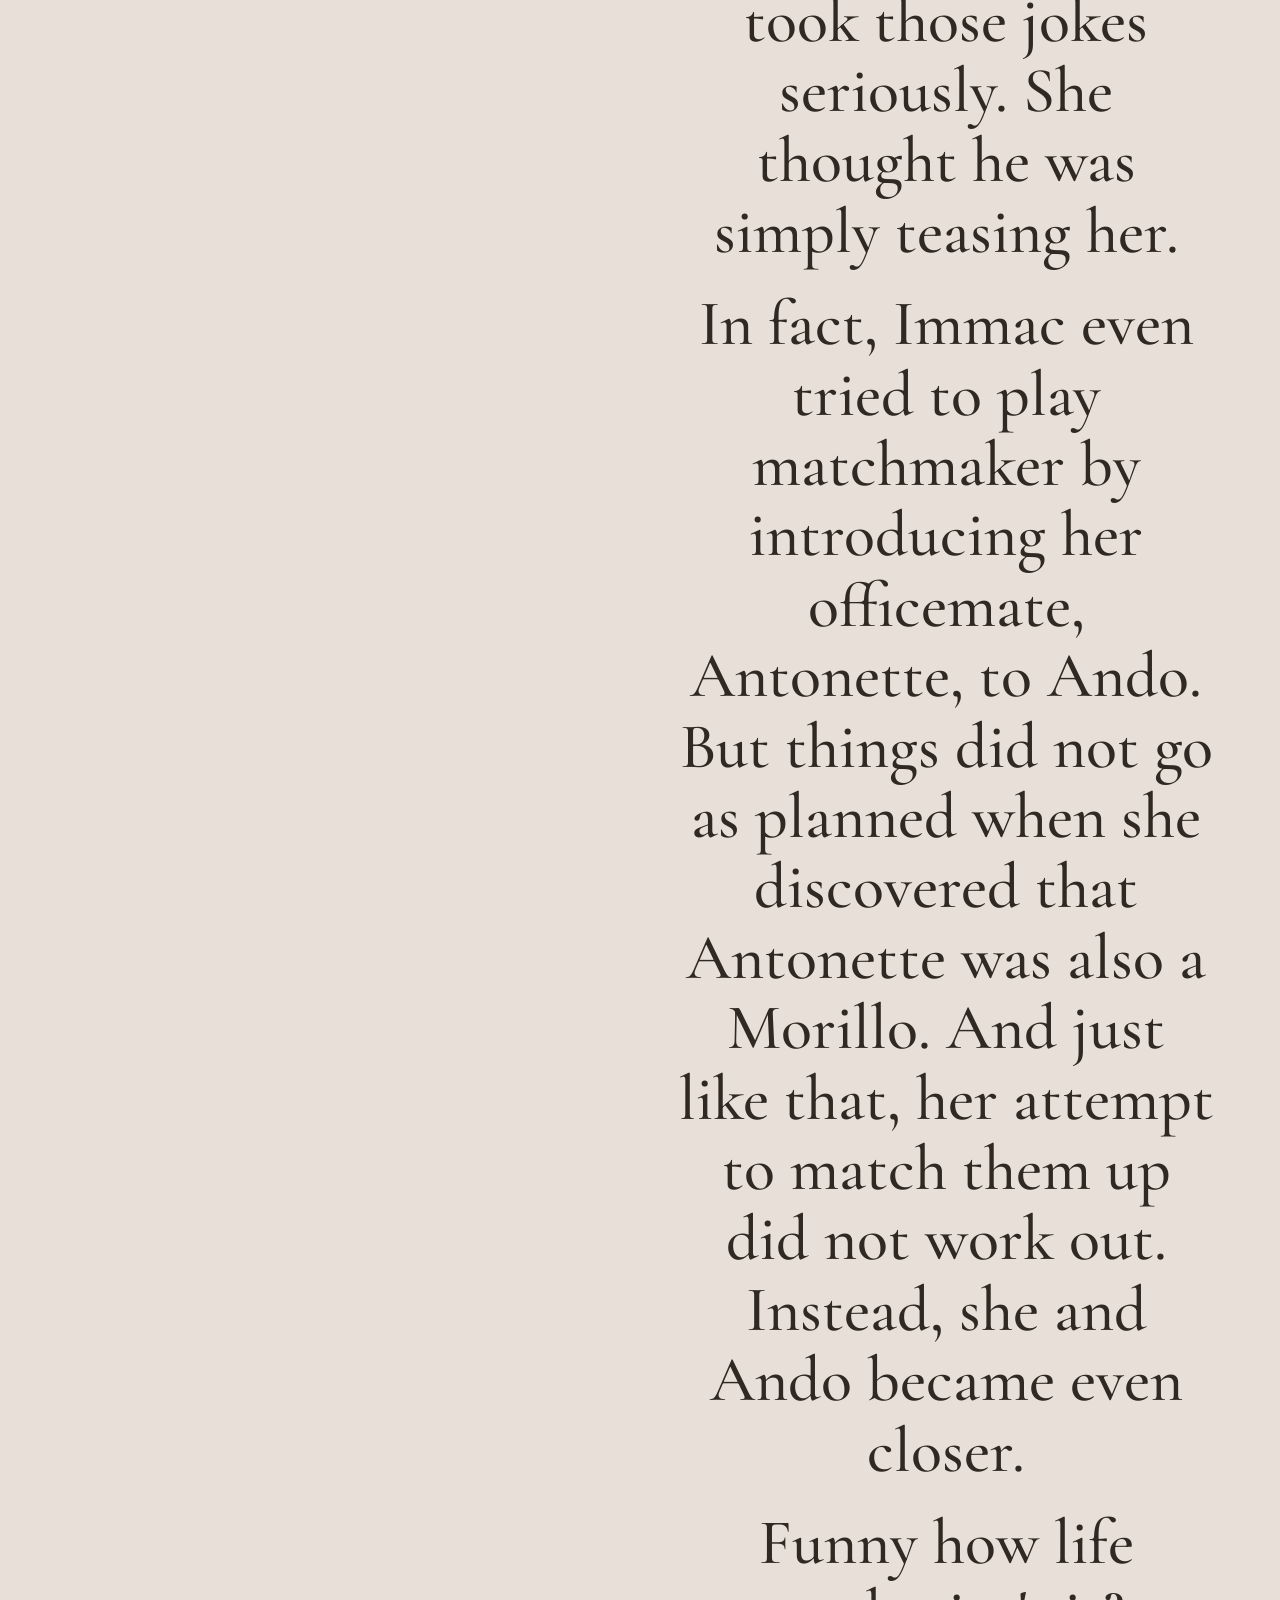
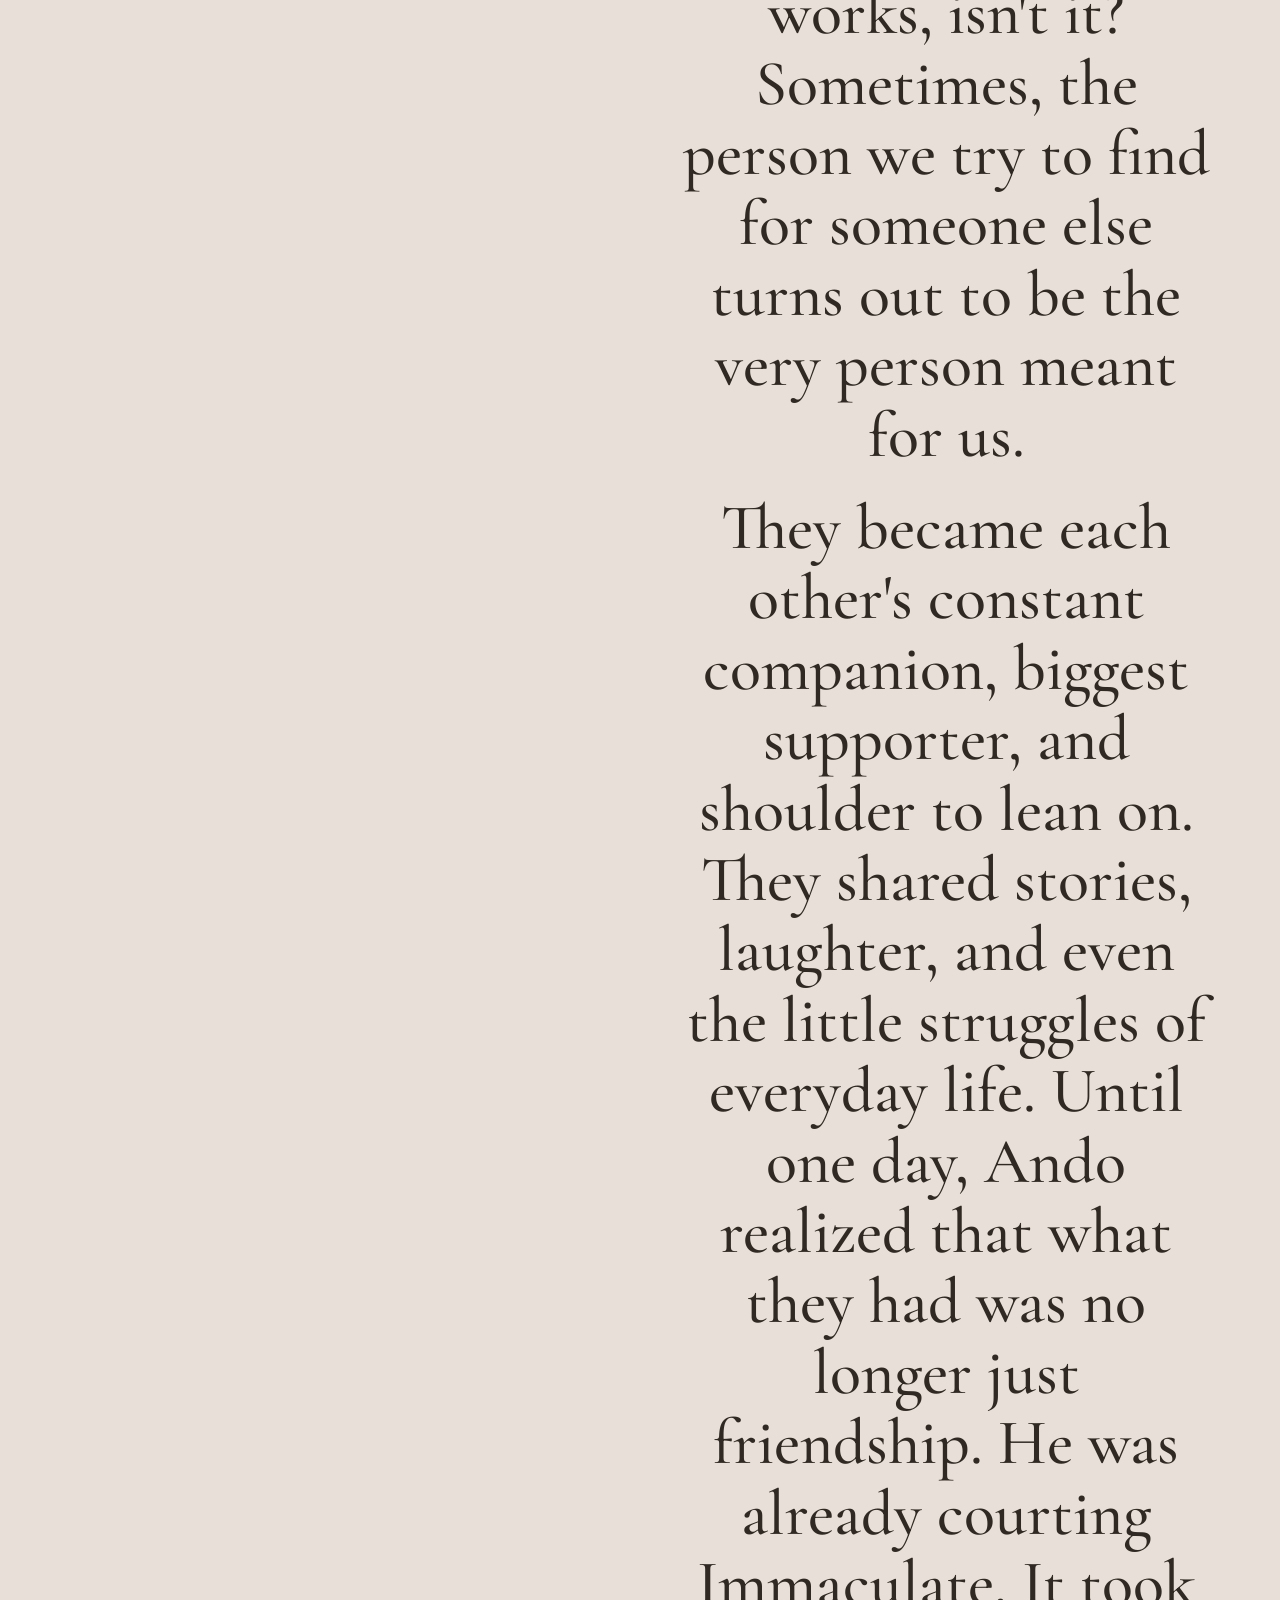
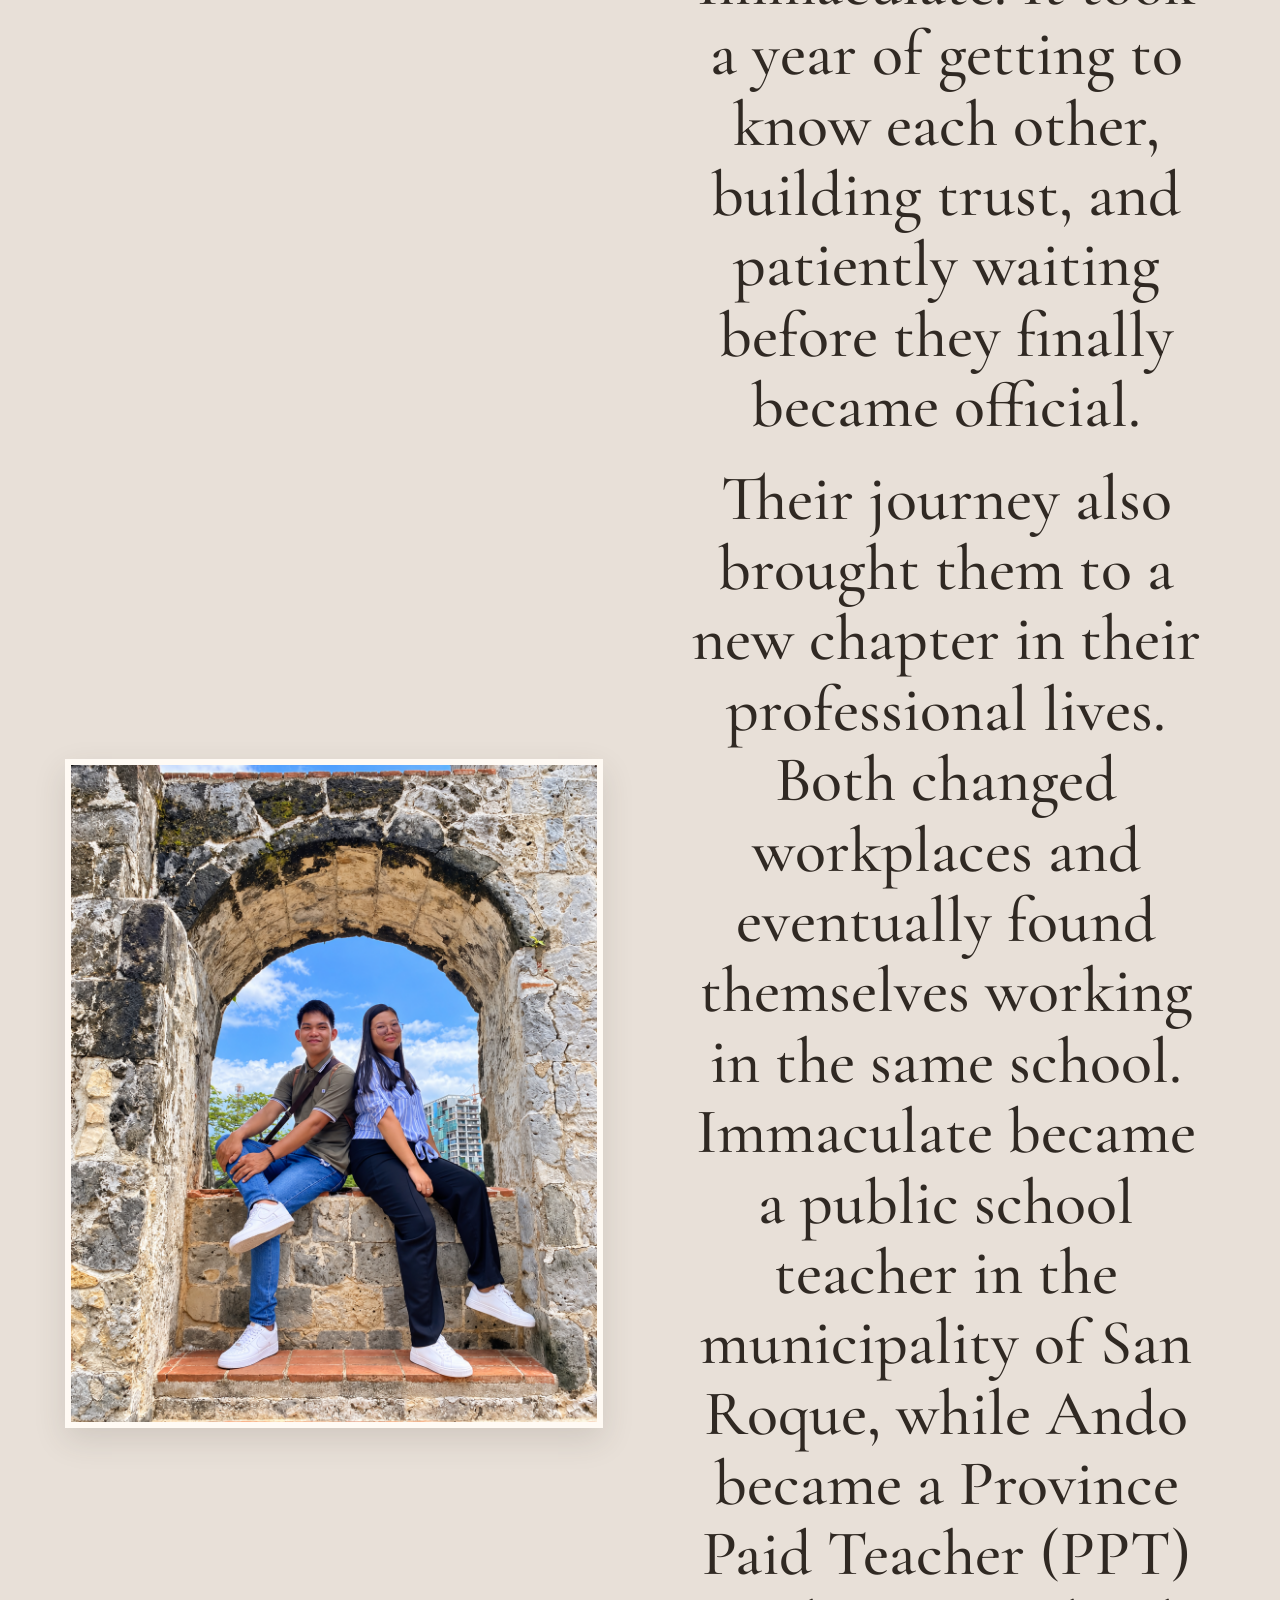
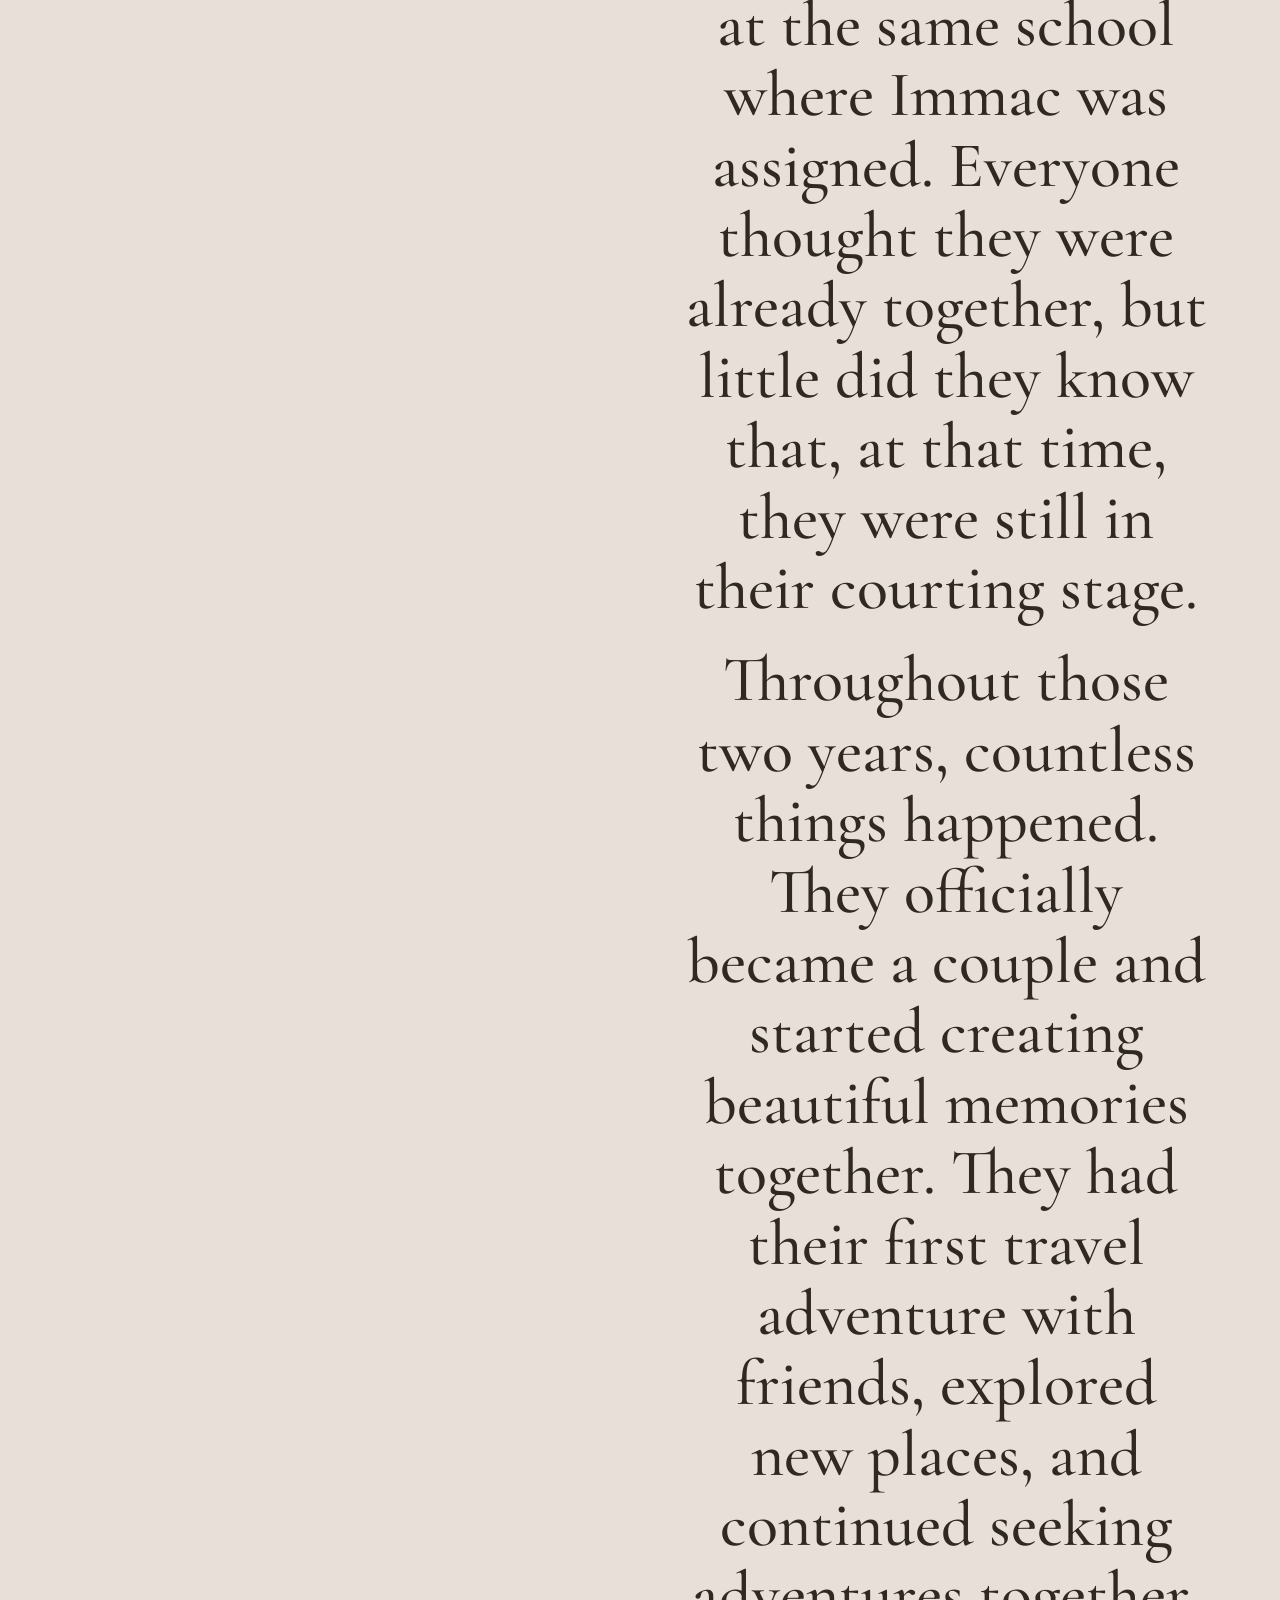
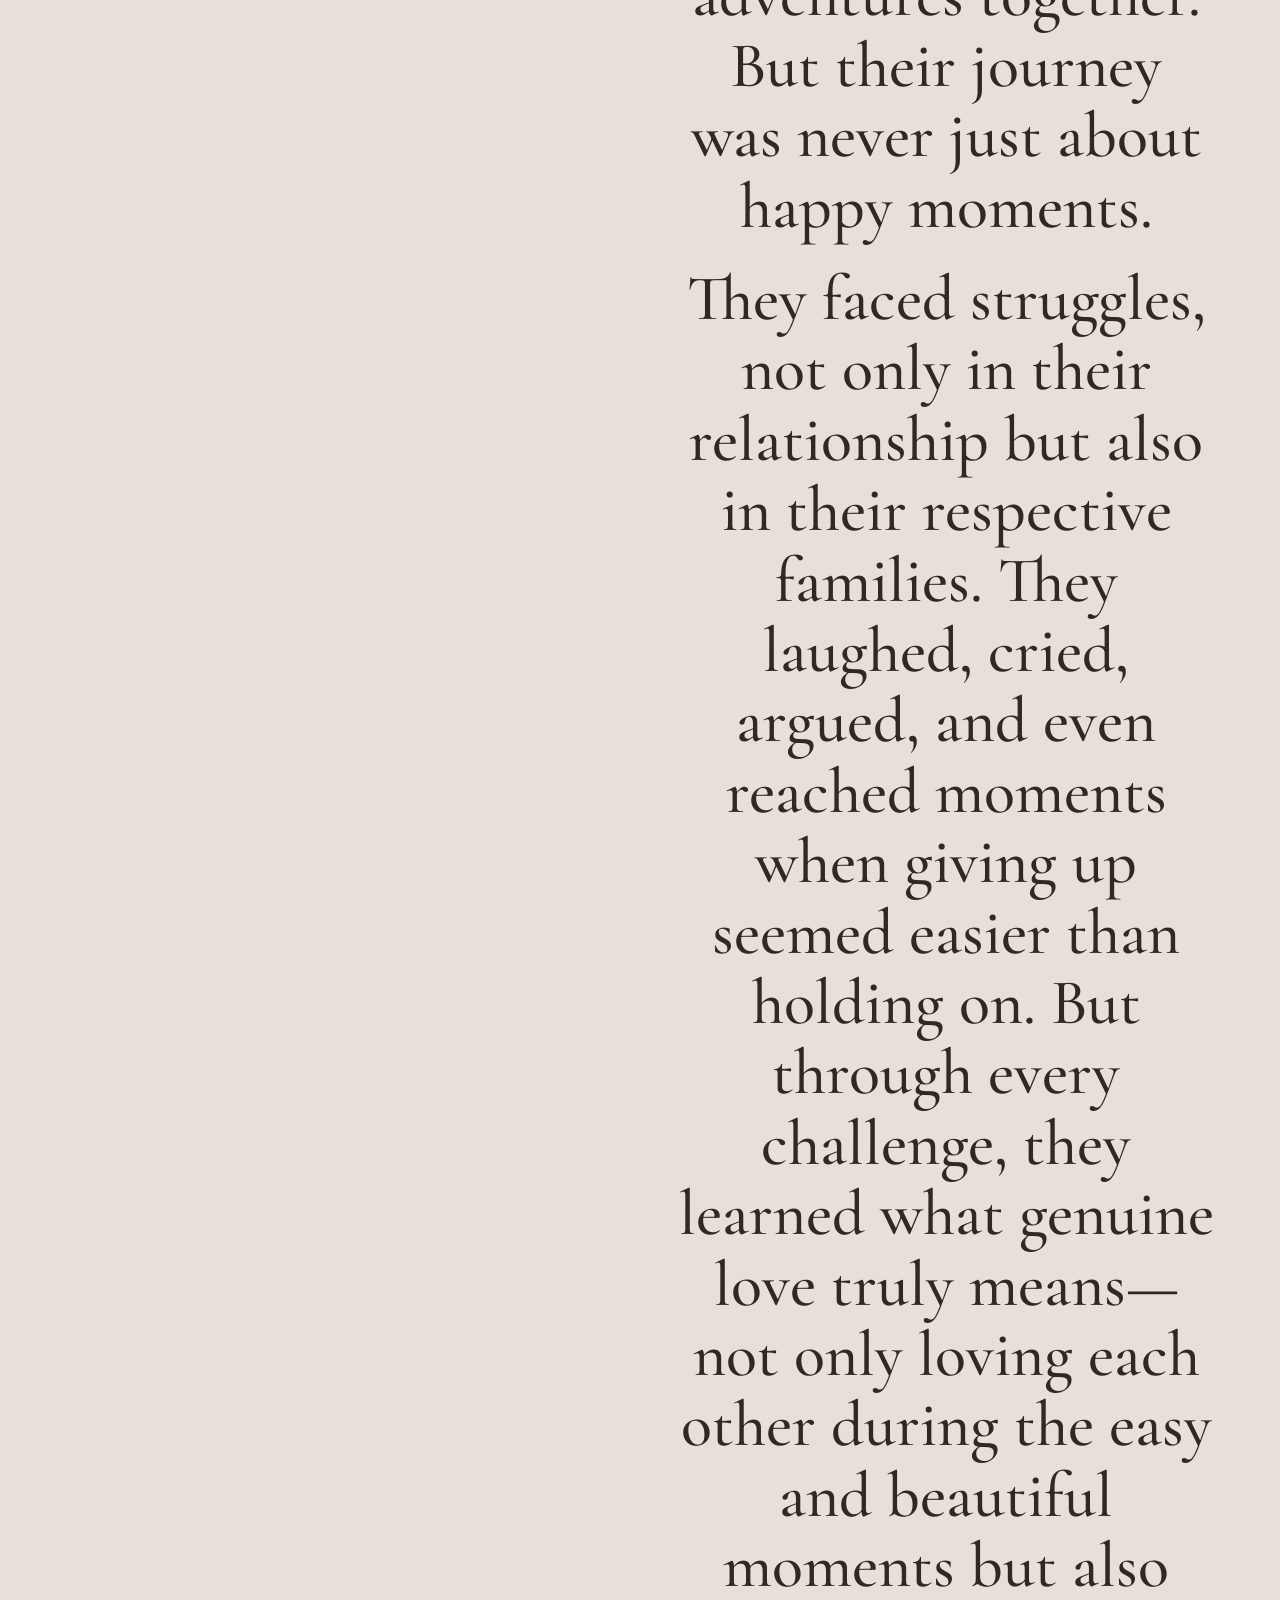
==== commit 1a3b8503: "Update index.html" ====
--- a/index.html
+++ b/index.html
@@ -589,9 +589,9 @@
 
       <div class="story-text">
 
-        <p><strong>
-          From a Simple "Hi" to Forever.
-        </strong></p>
+        <h2>
+          From a Simple "Hi" to Forever
+        <h2>
 
           <p>
           December 20, 2023. Leandro and Immaculate crossed paths once again. But this time, perhaps it was God's way of writing a new chapter in their lives—a chapter where they would become each other's companions. Little did they know that the two people who once studied in the same high school would find their way back to each other years later.
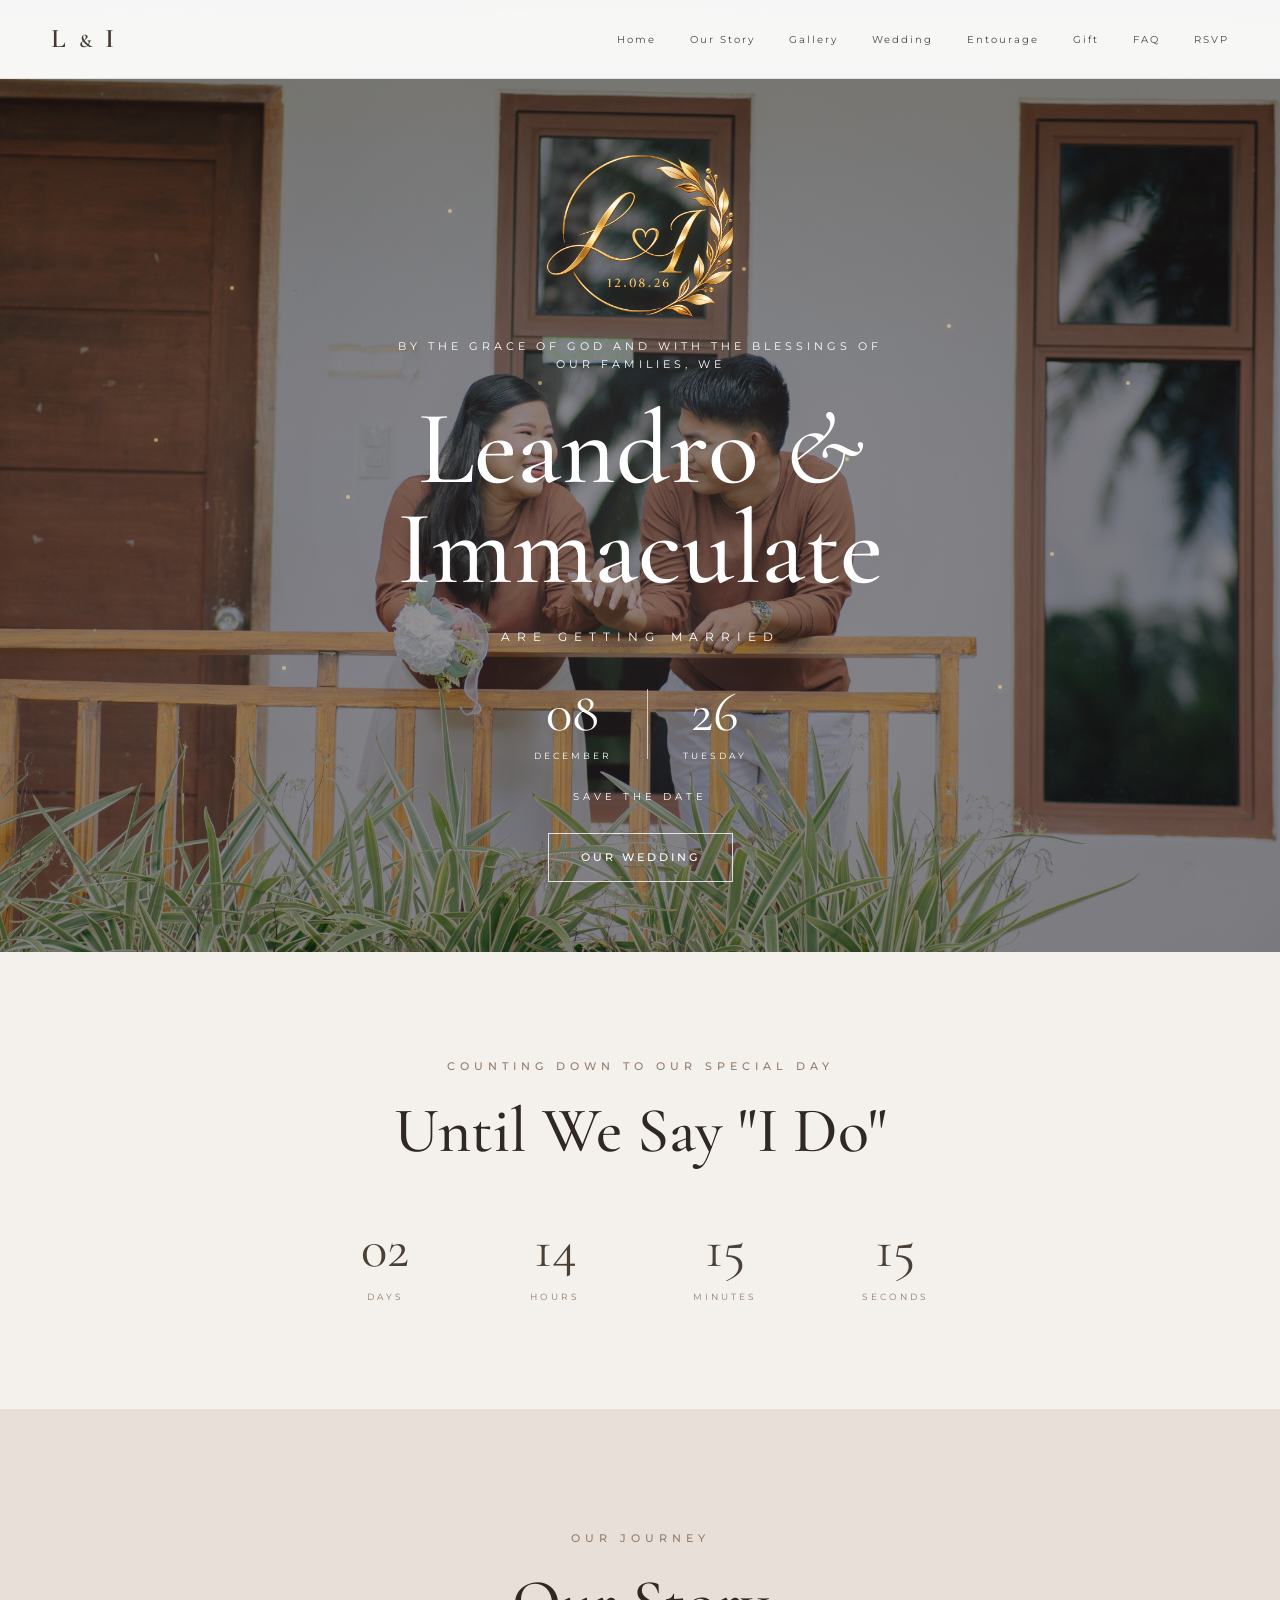
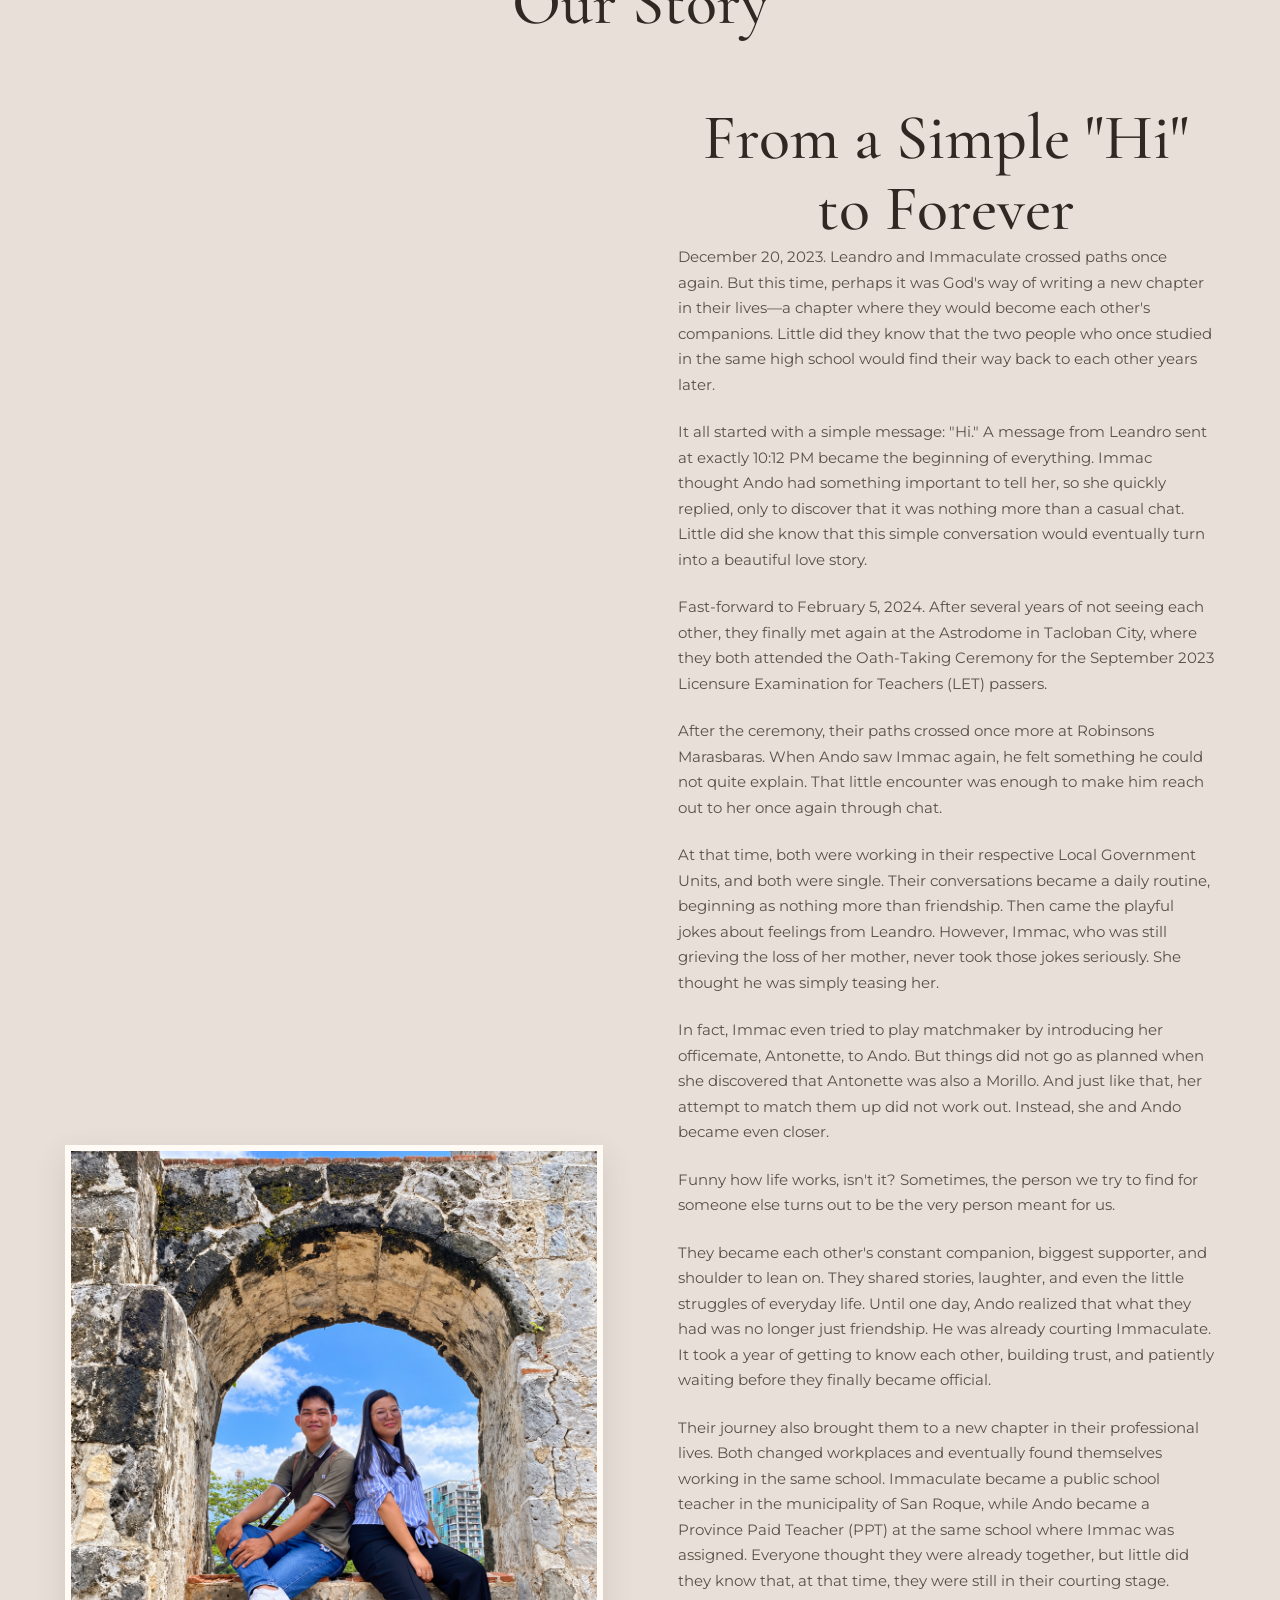
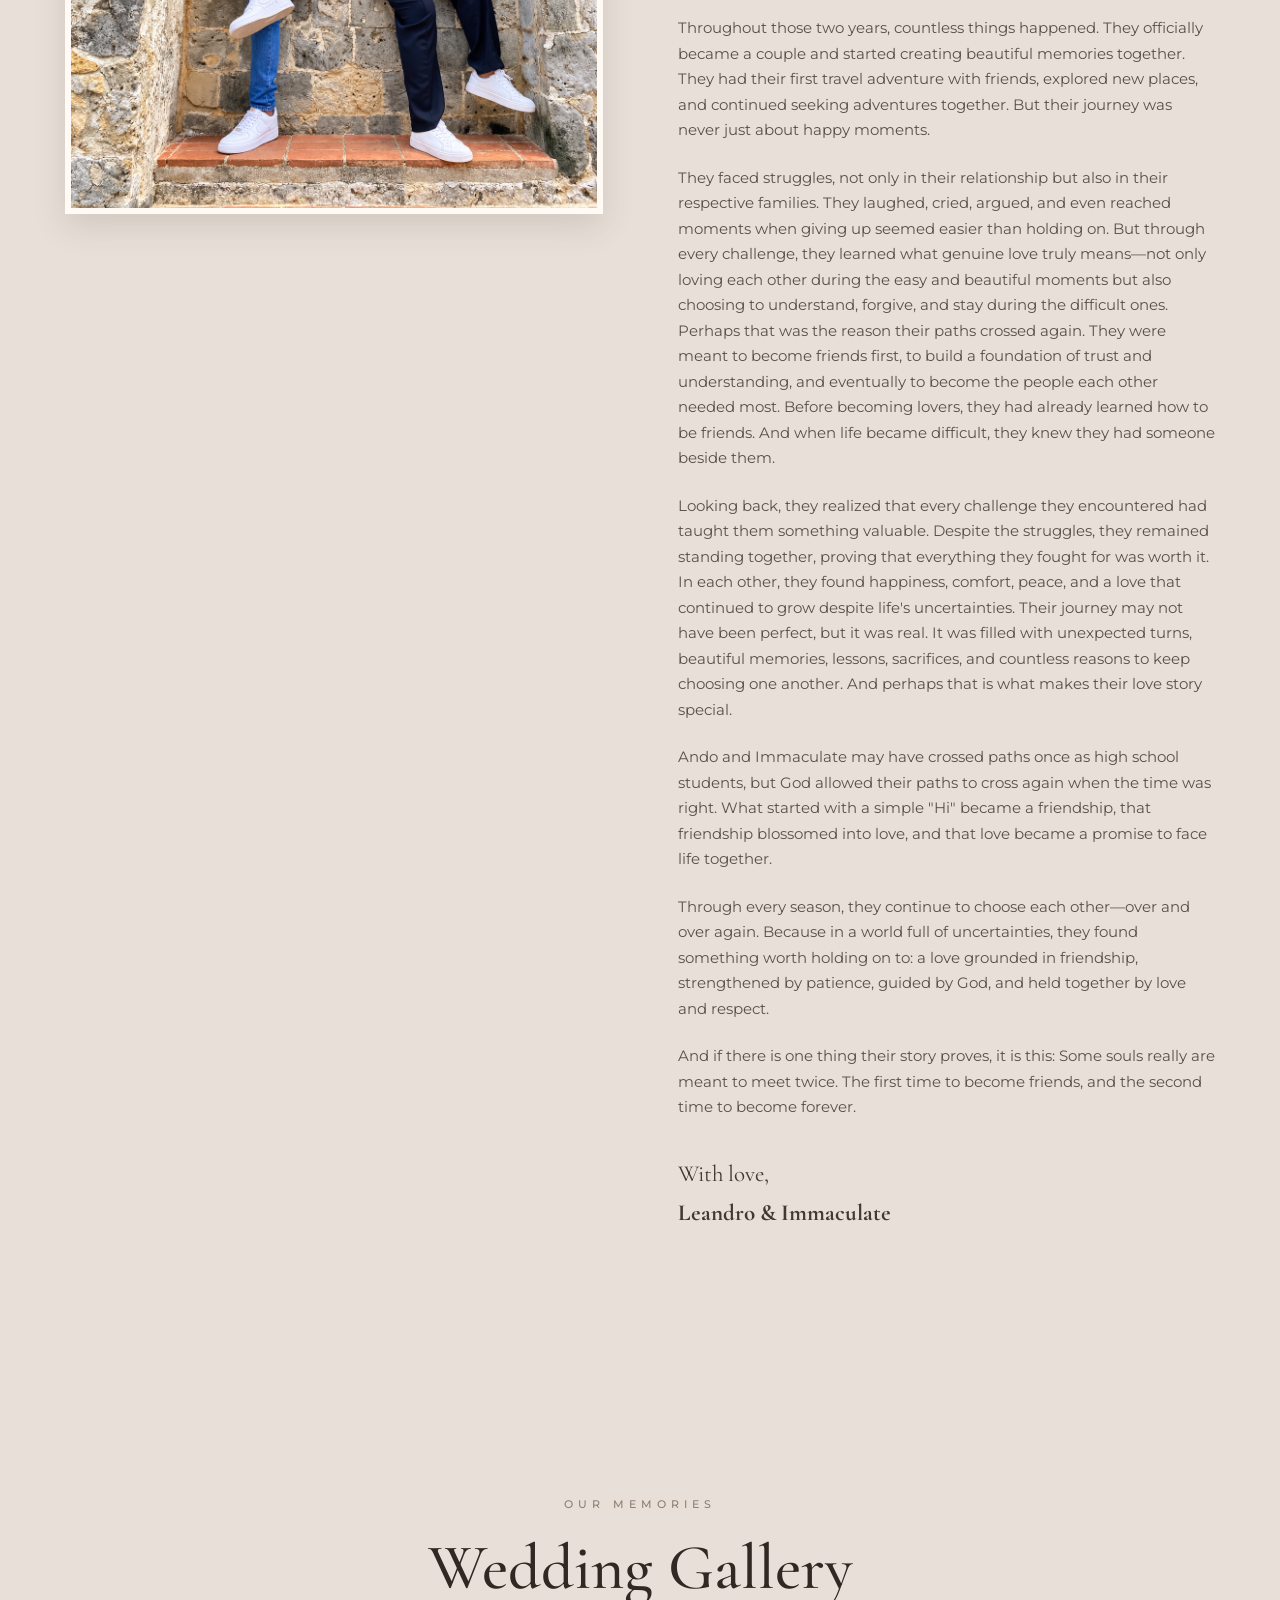
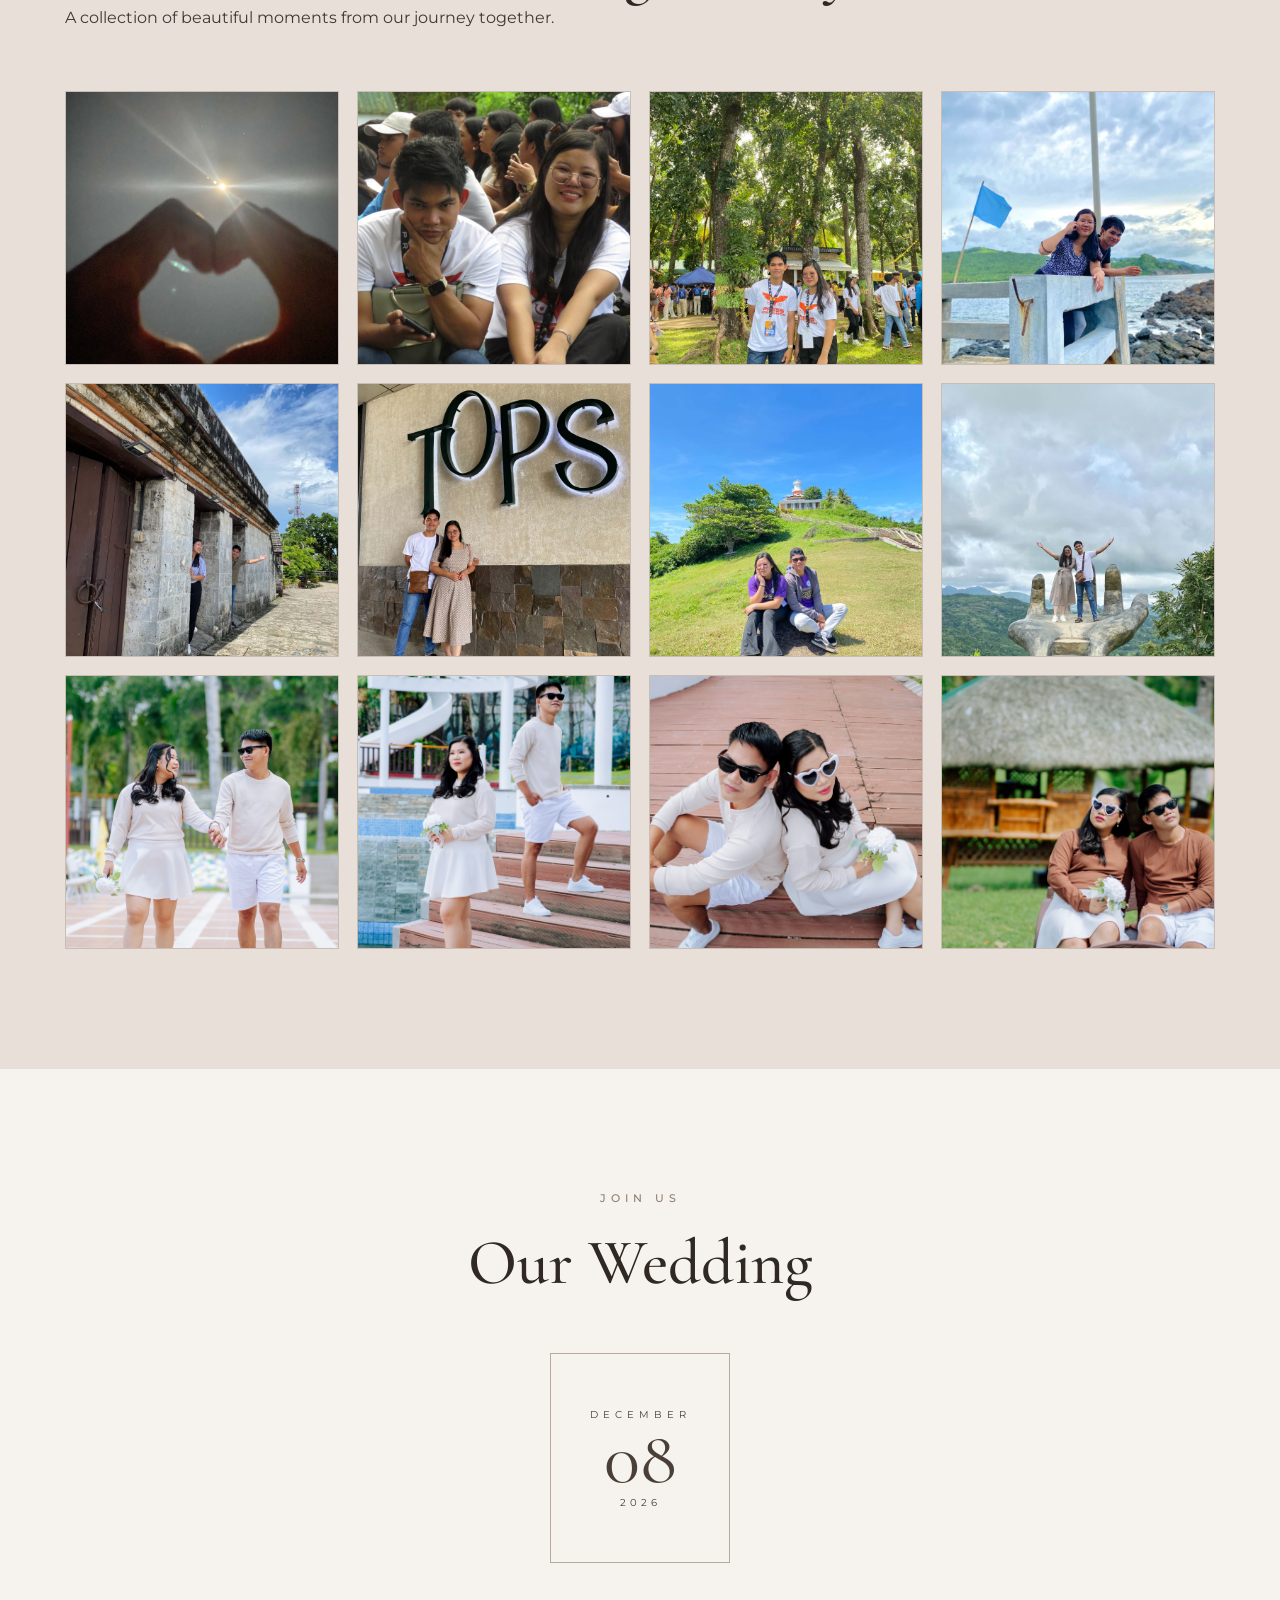
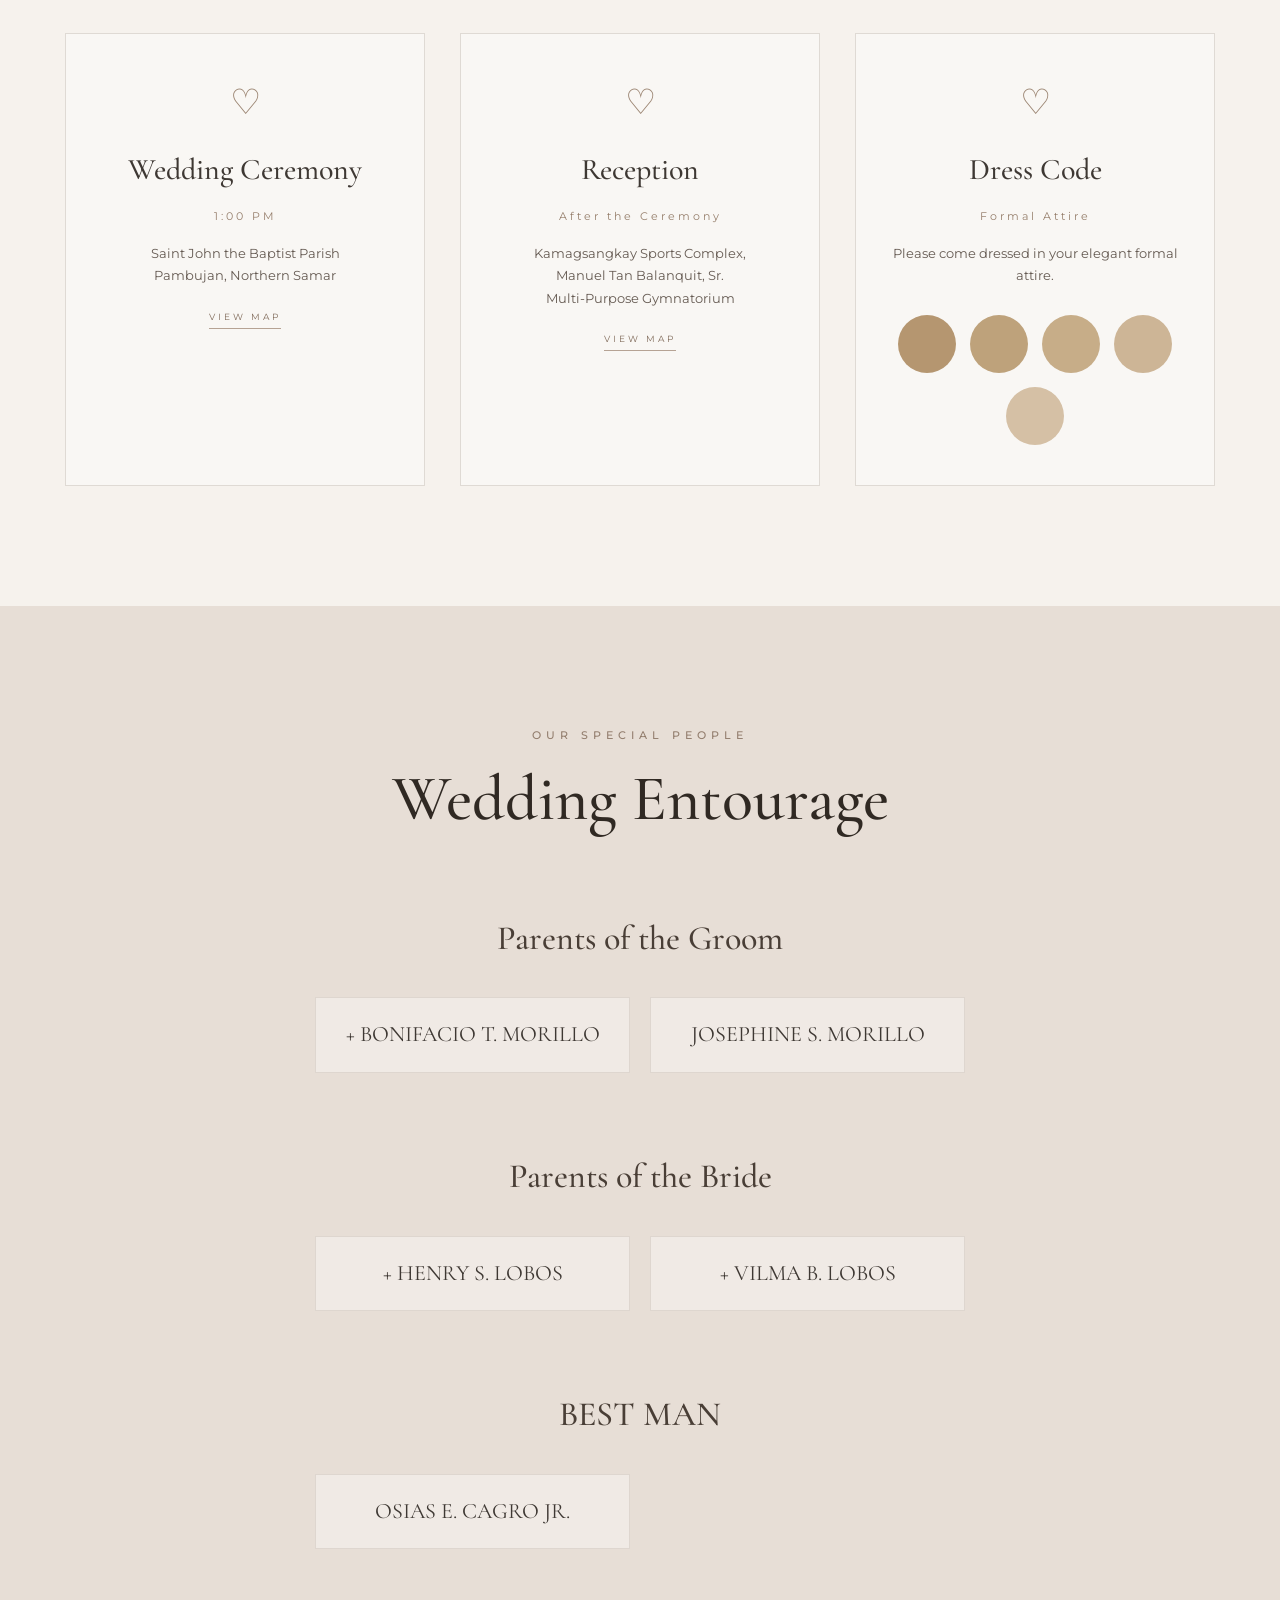
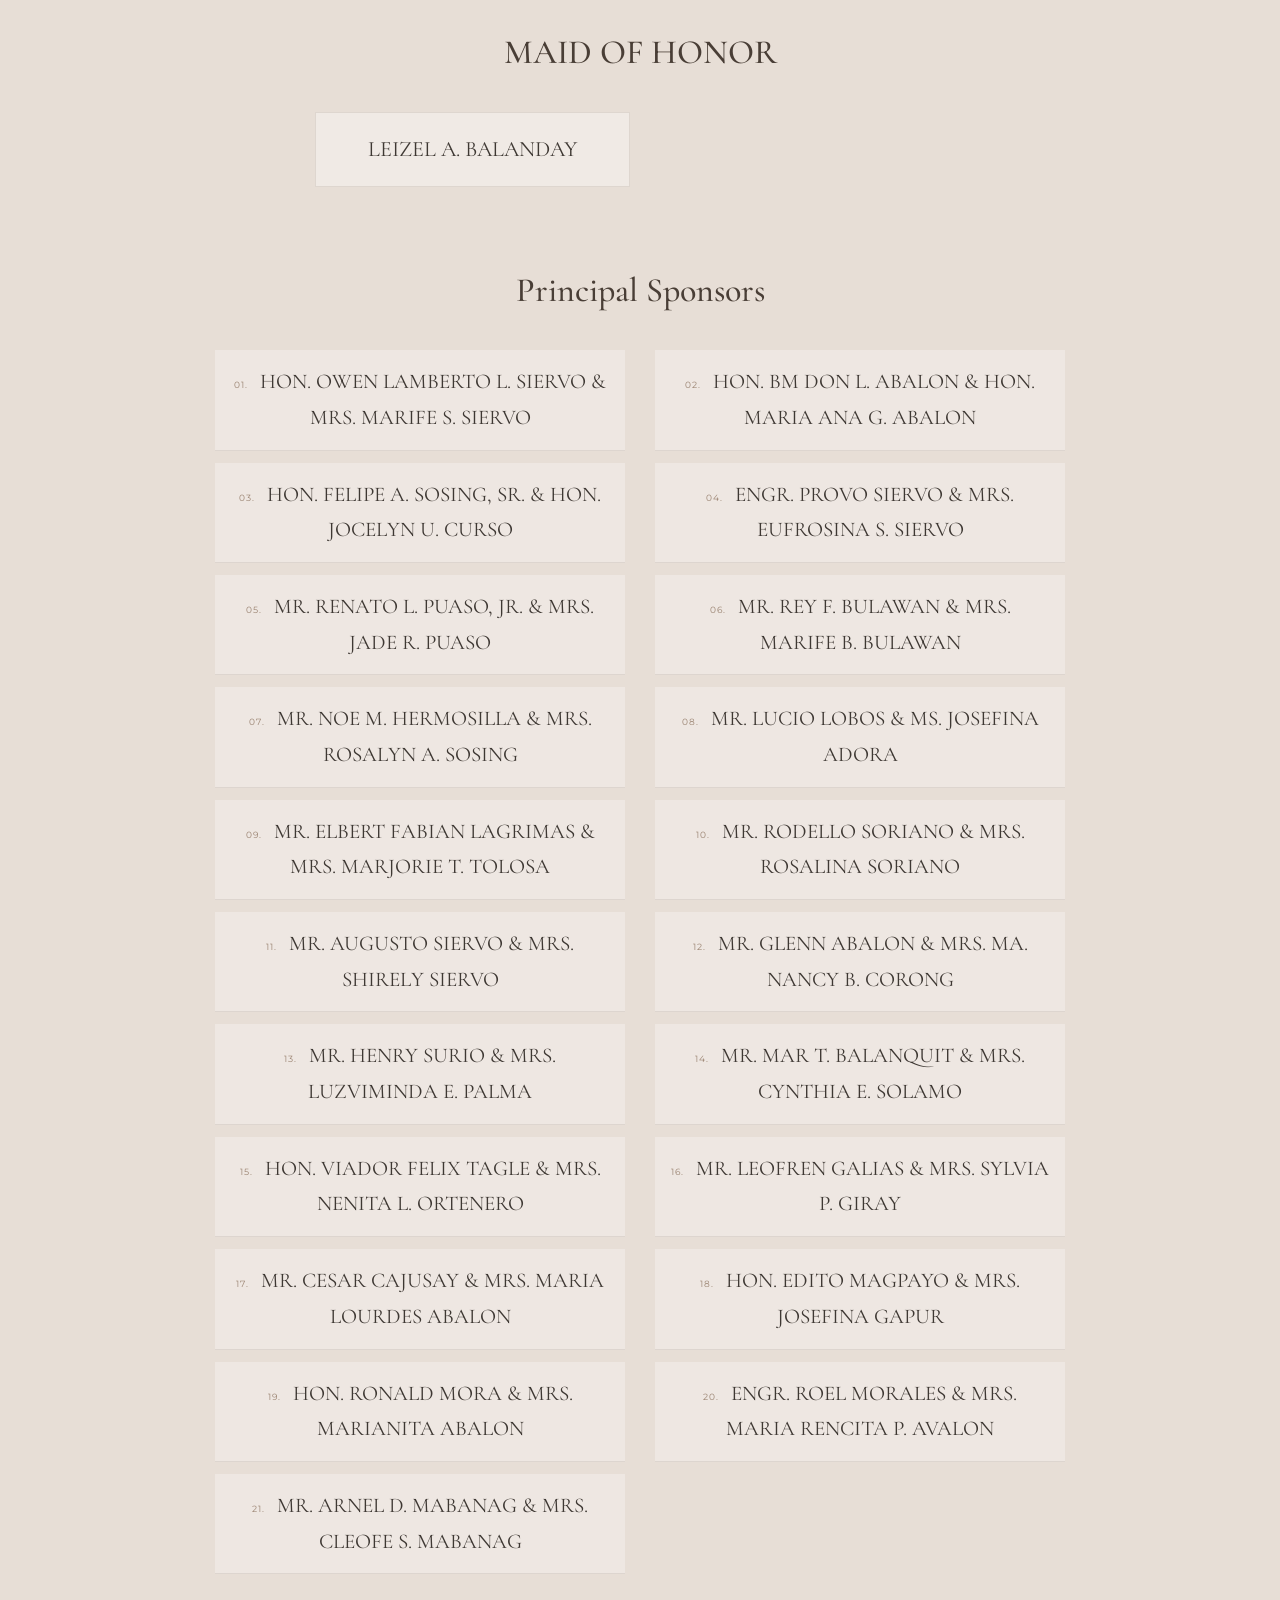
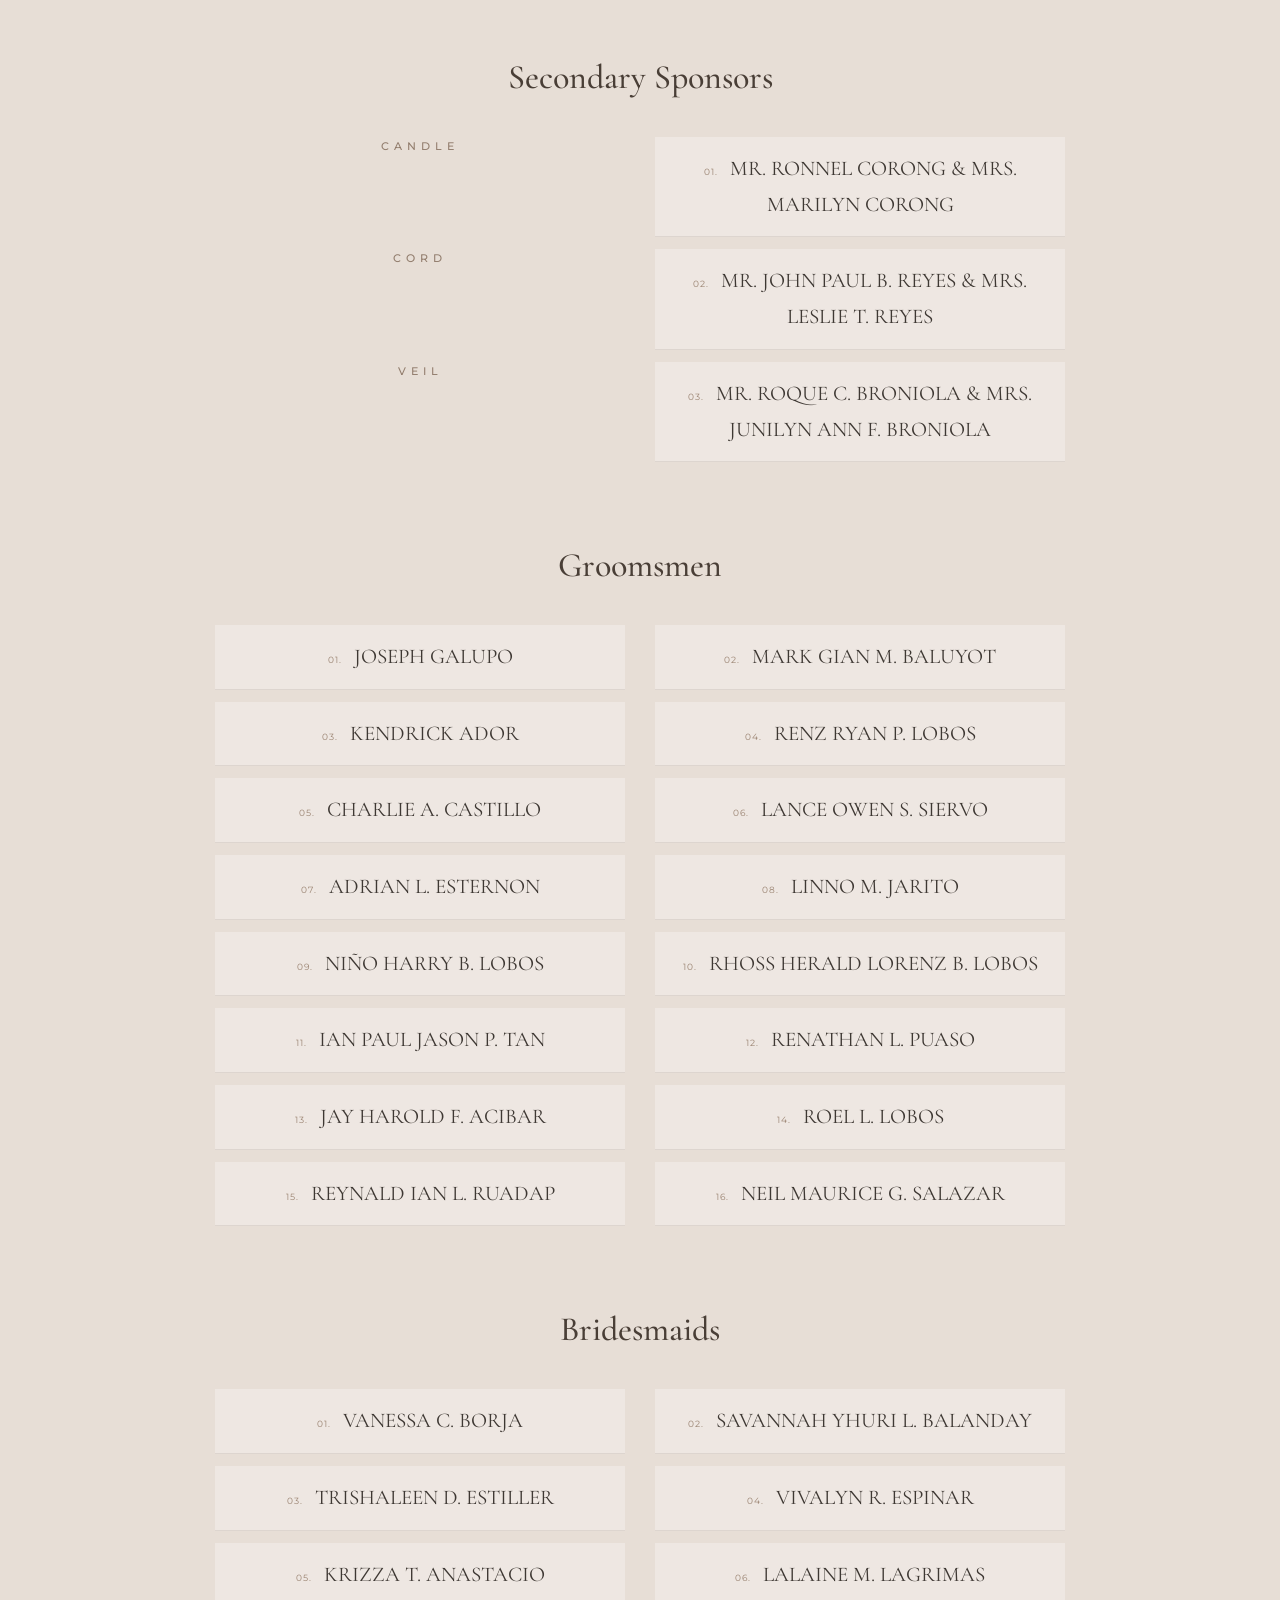
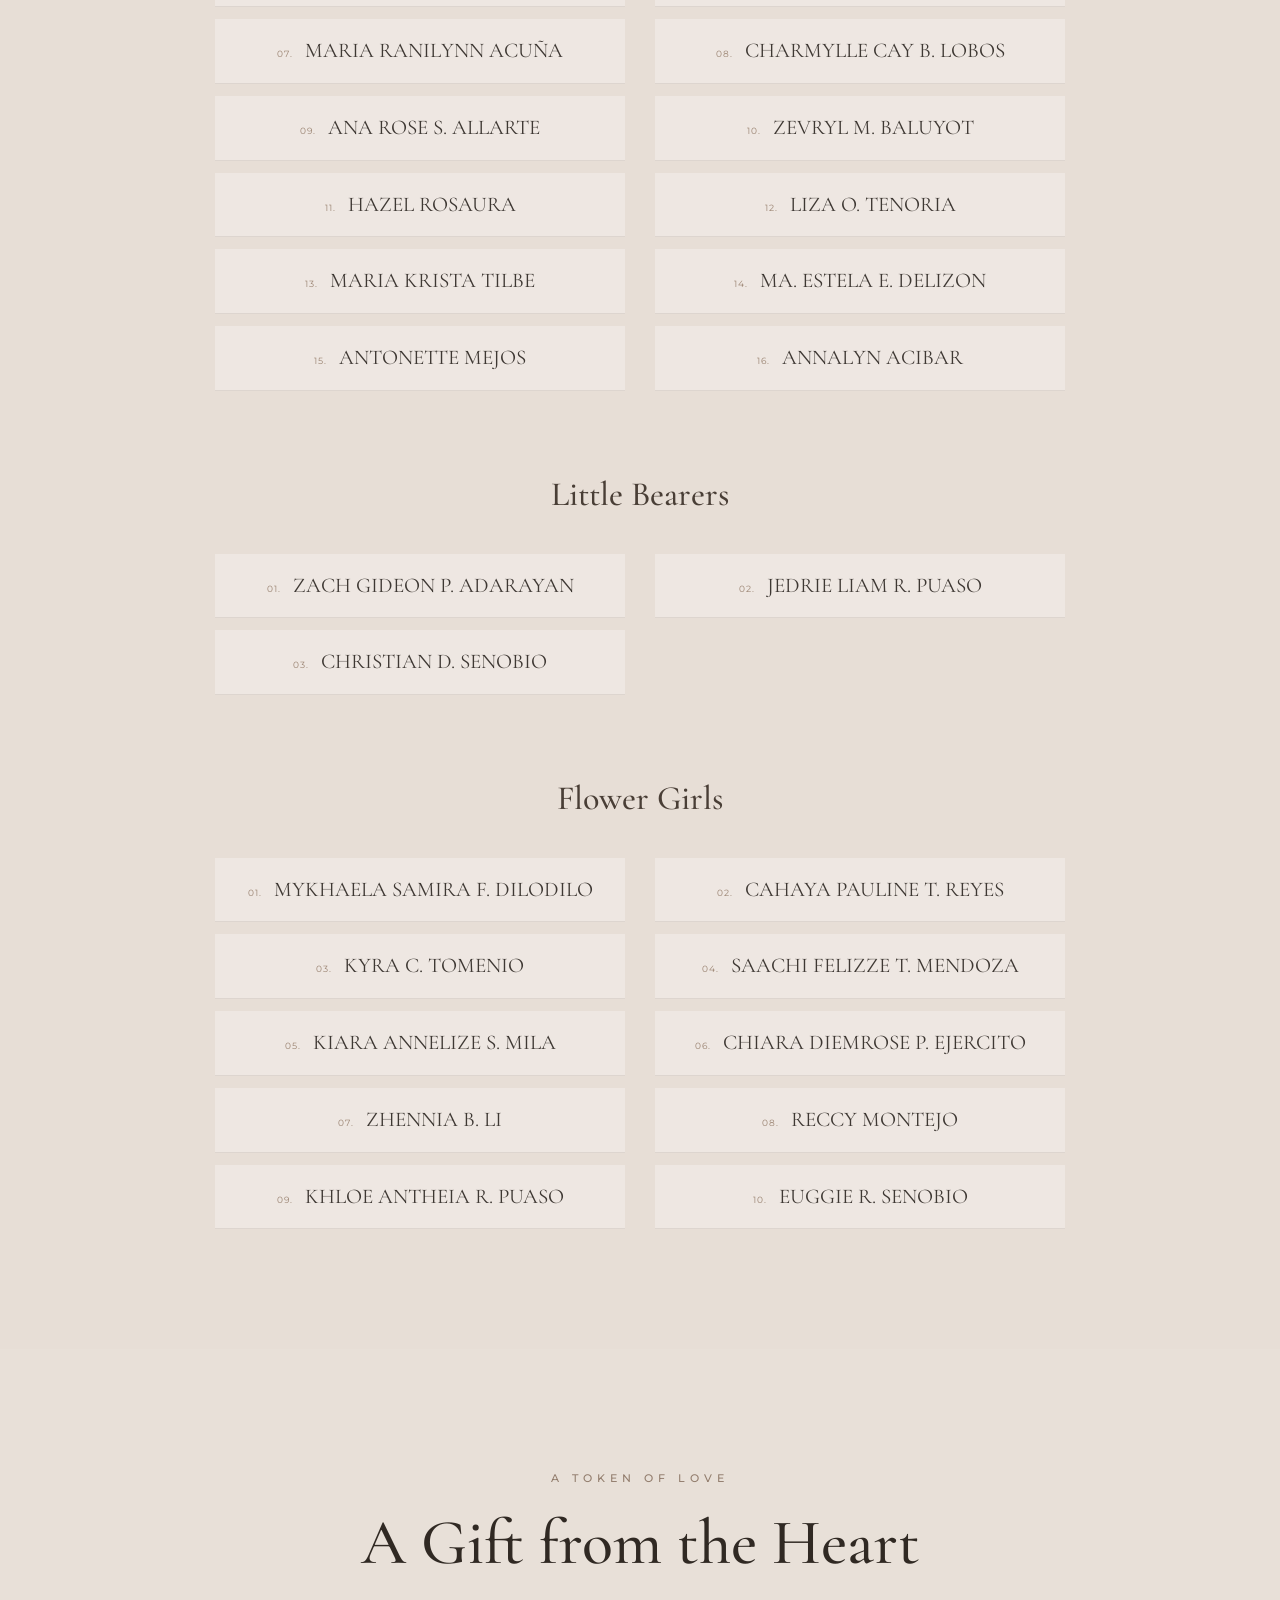
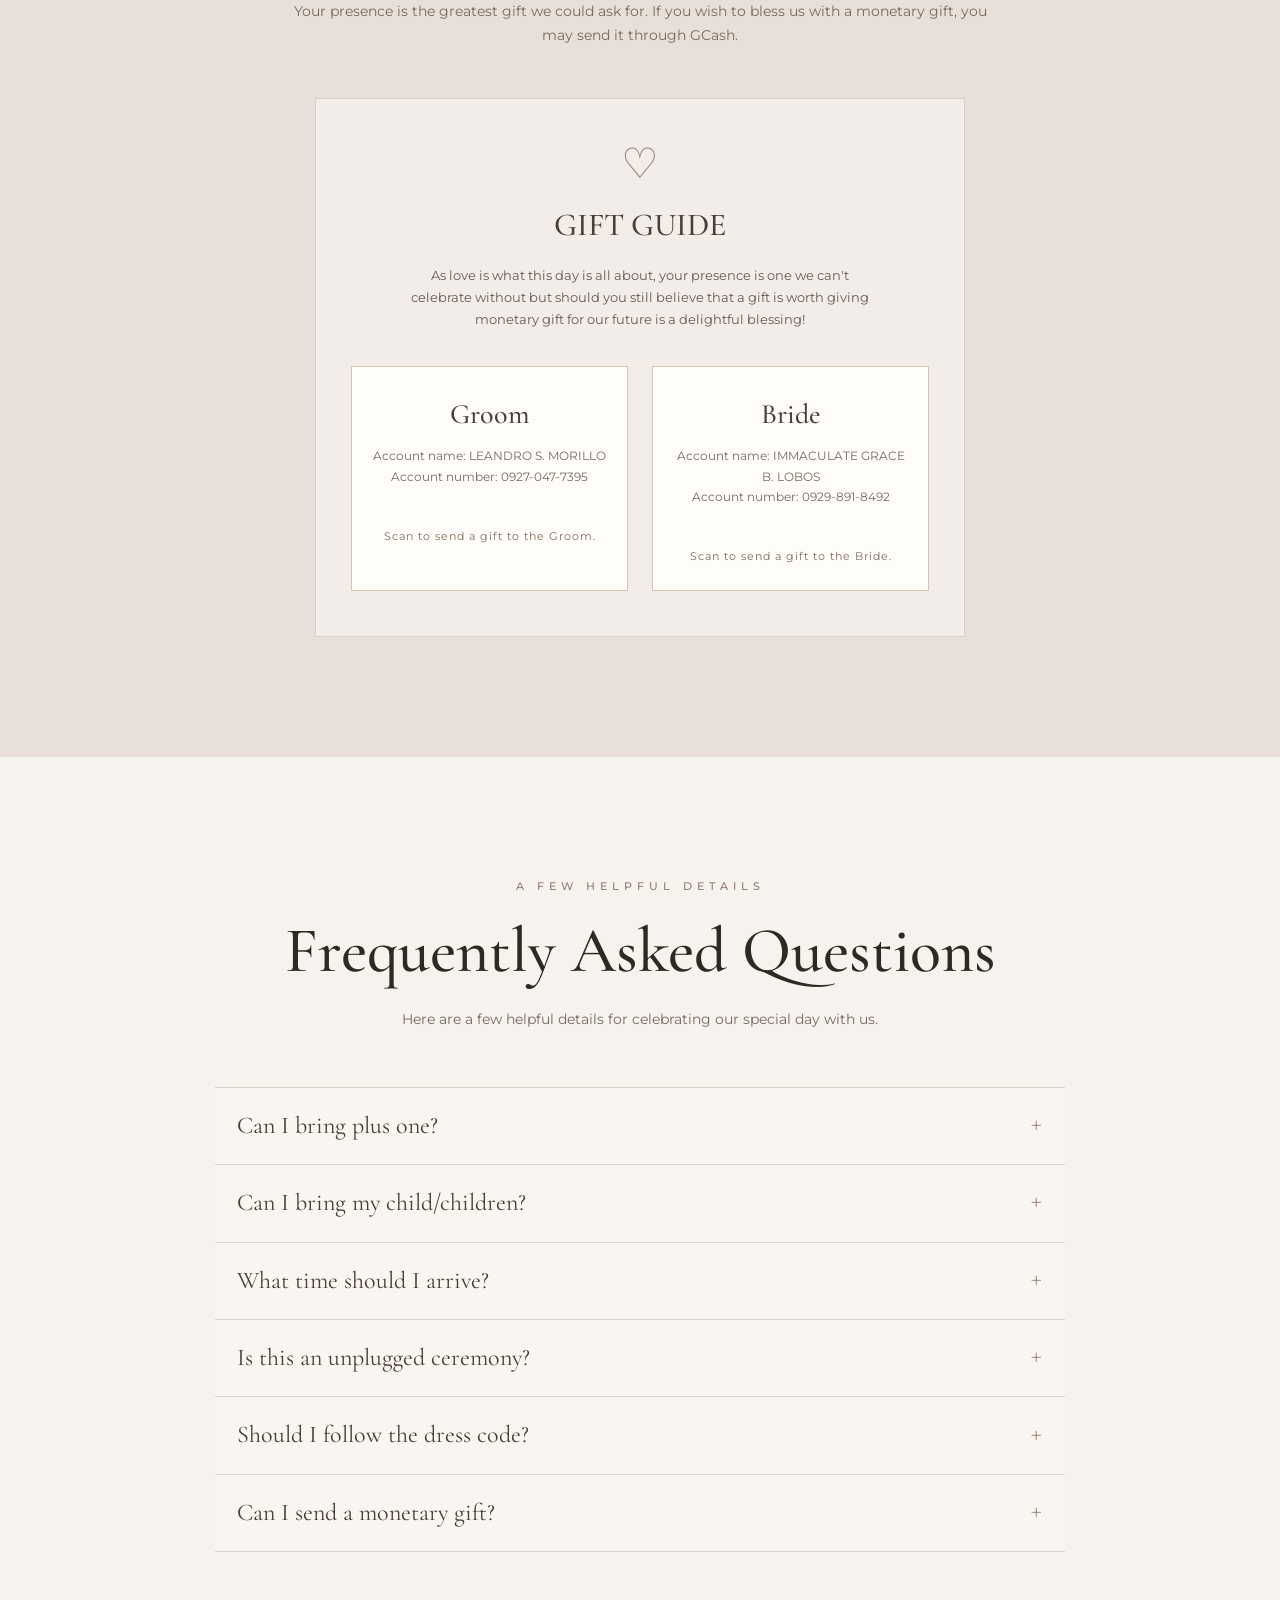
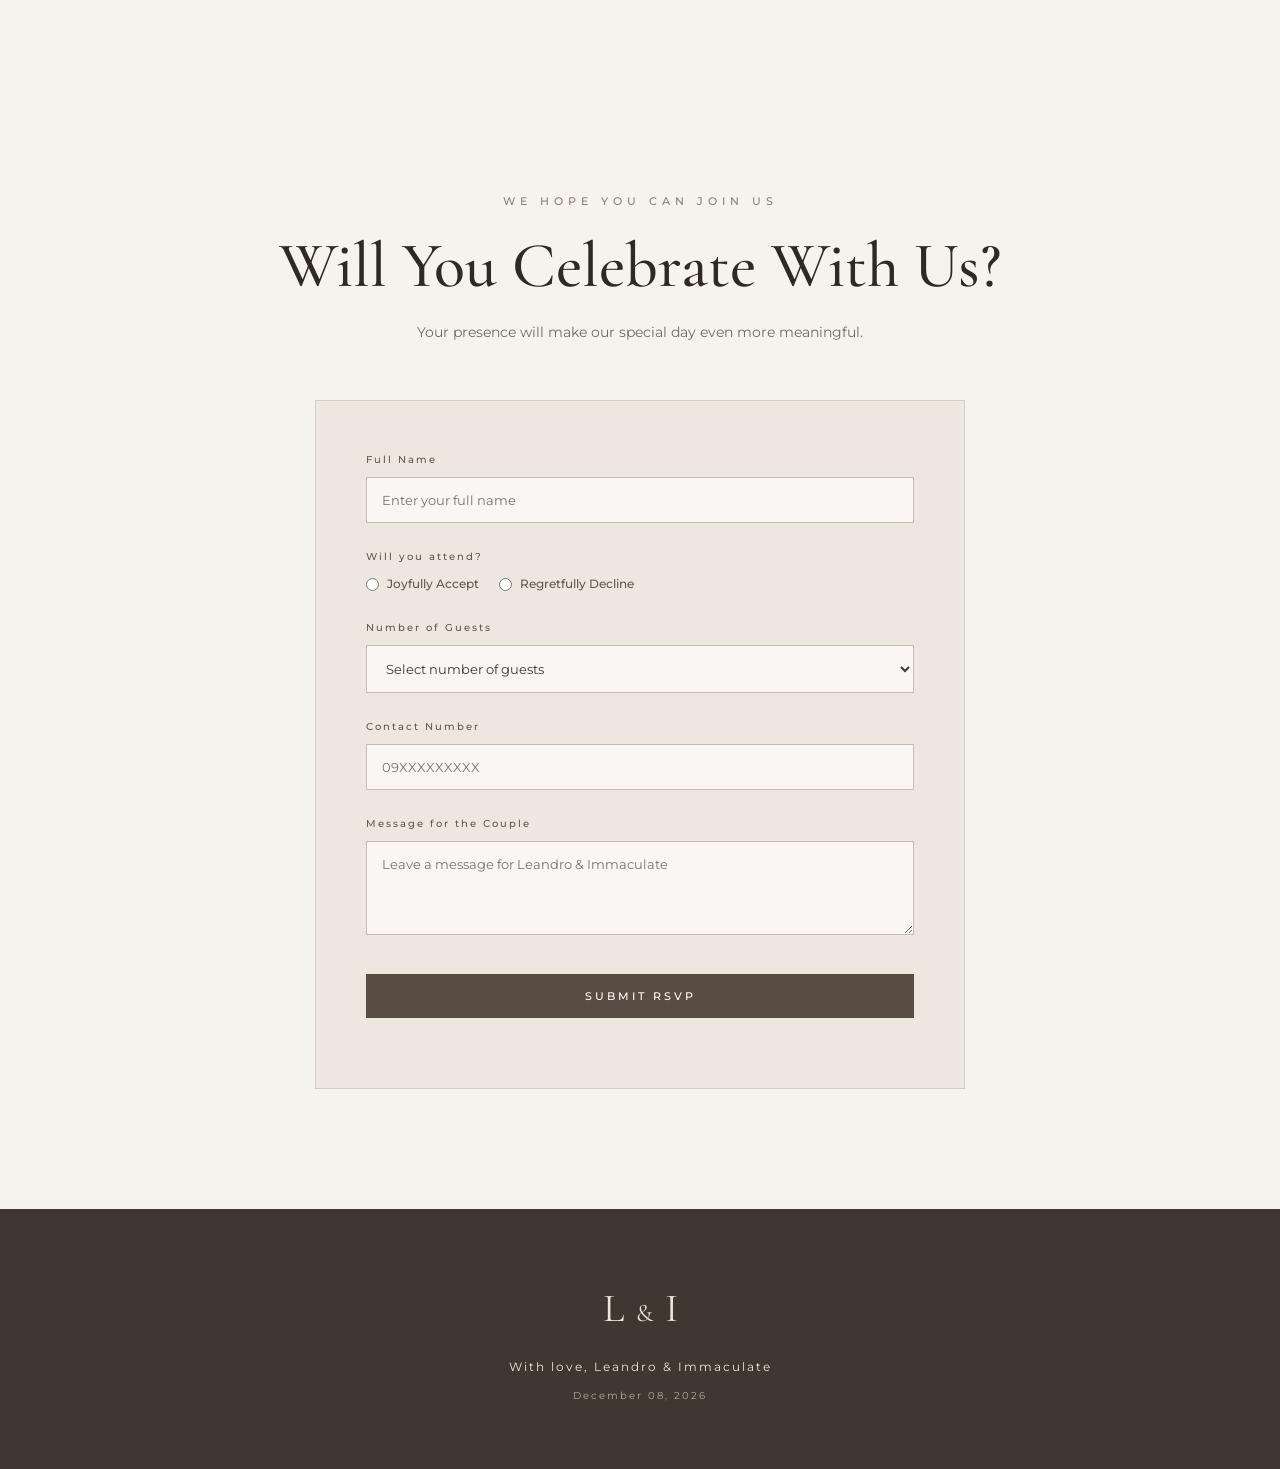
==== commit 89980984: "Update index.html" ====
--- a/index.html
+++ b/index.html
@@ -591,7 +591,7 @@
 
         <h2>
           From a Simple "Hi" to Forever
-        <h2>
+        </h2>
 
           <p>
           December 20, 2023. Leandro and Immaculate crossed paths once again. But this time, perhaps it was God's way of writing a new chapter in their lives—a chapter where they would become each other's companions. Little did they know that the two people who once studied in the same high school would find their way back to each other years later.
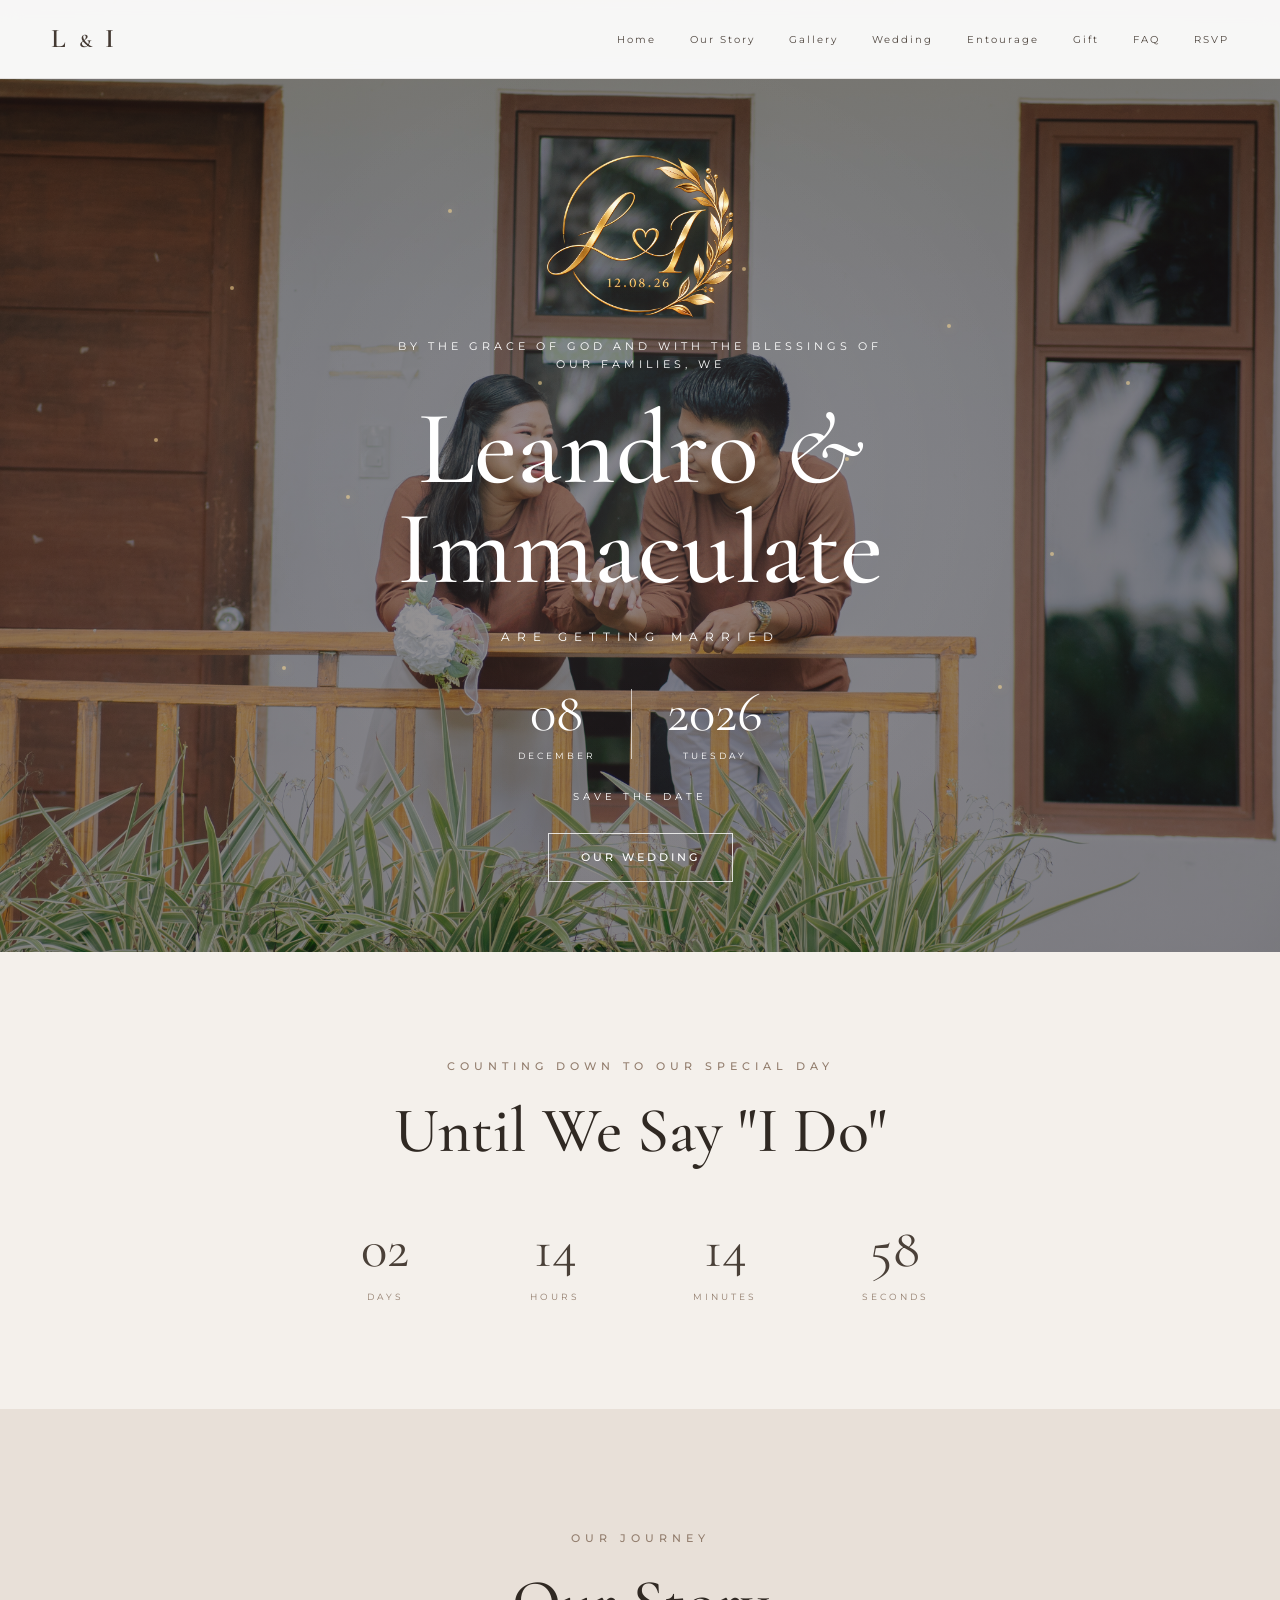
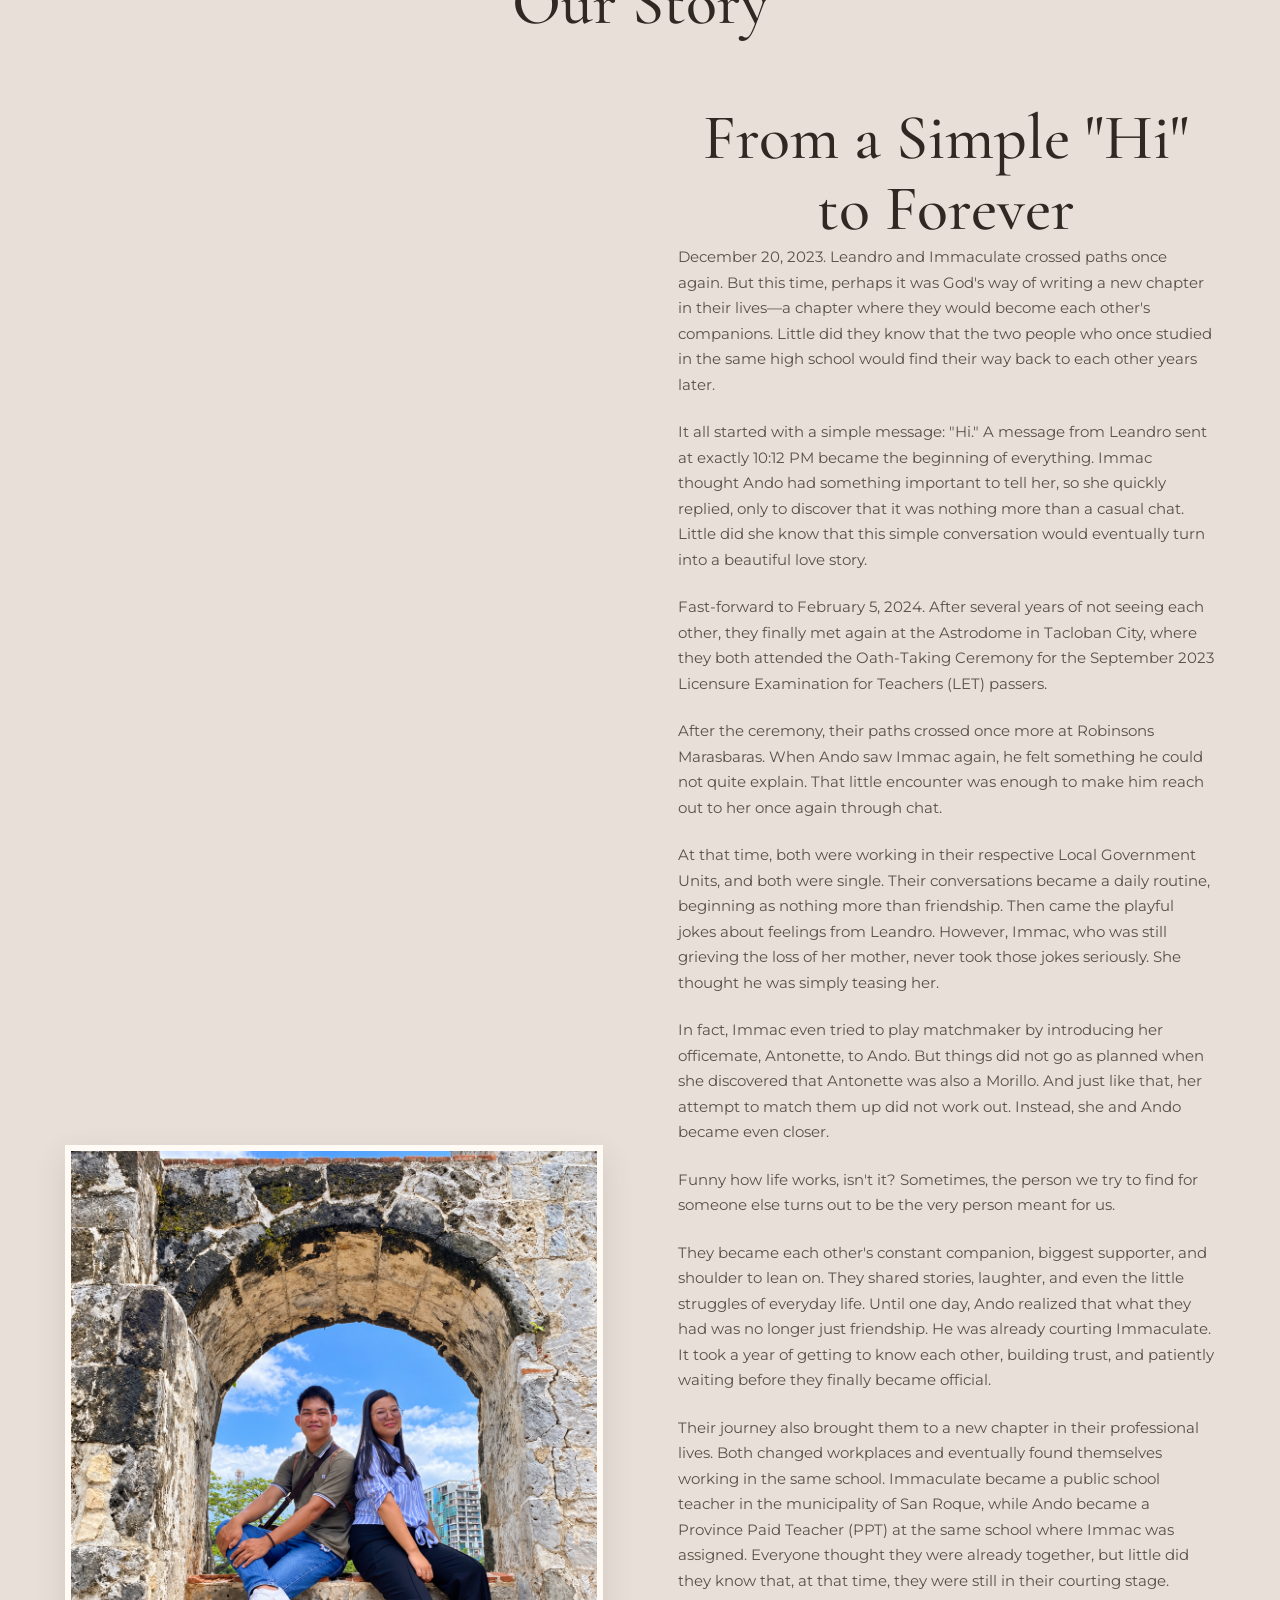
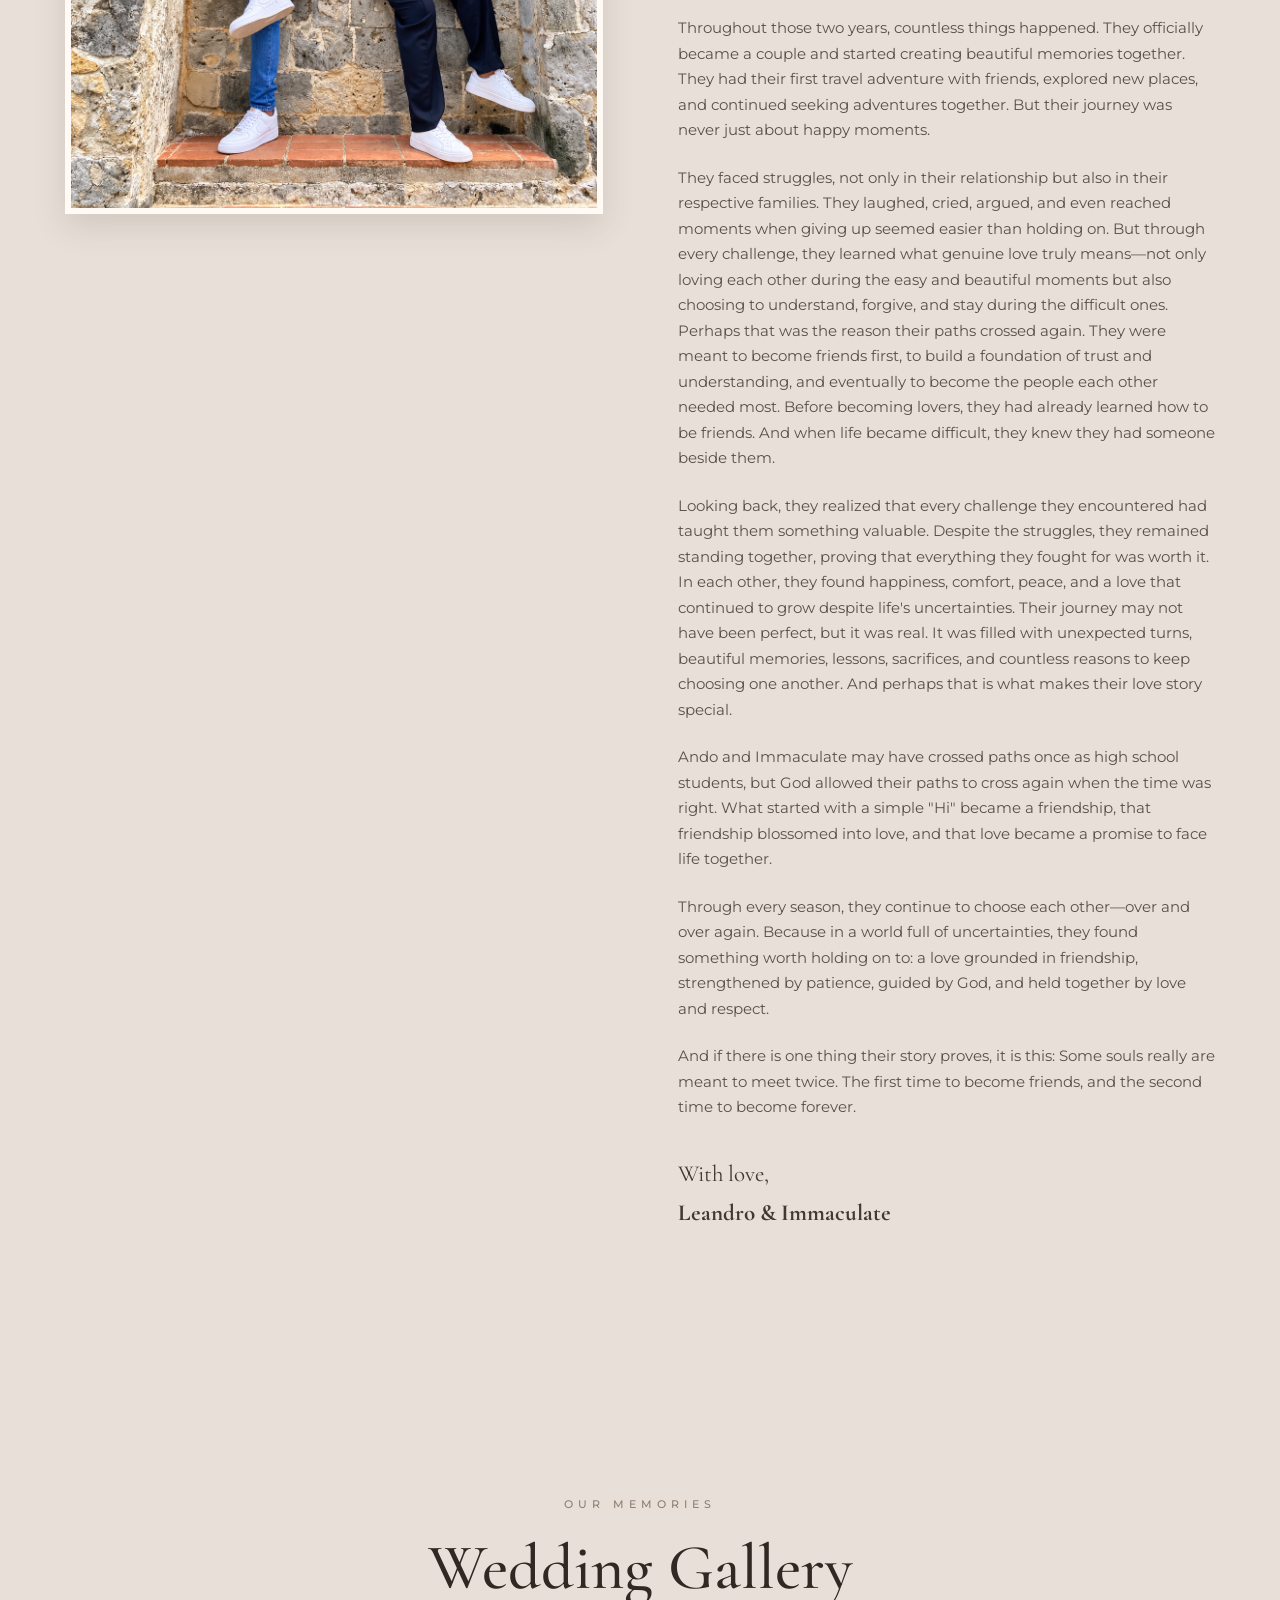
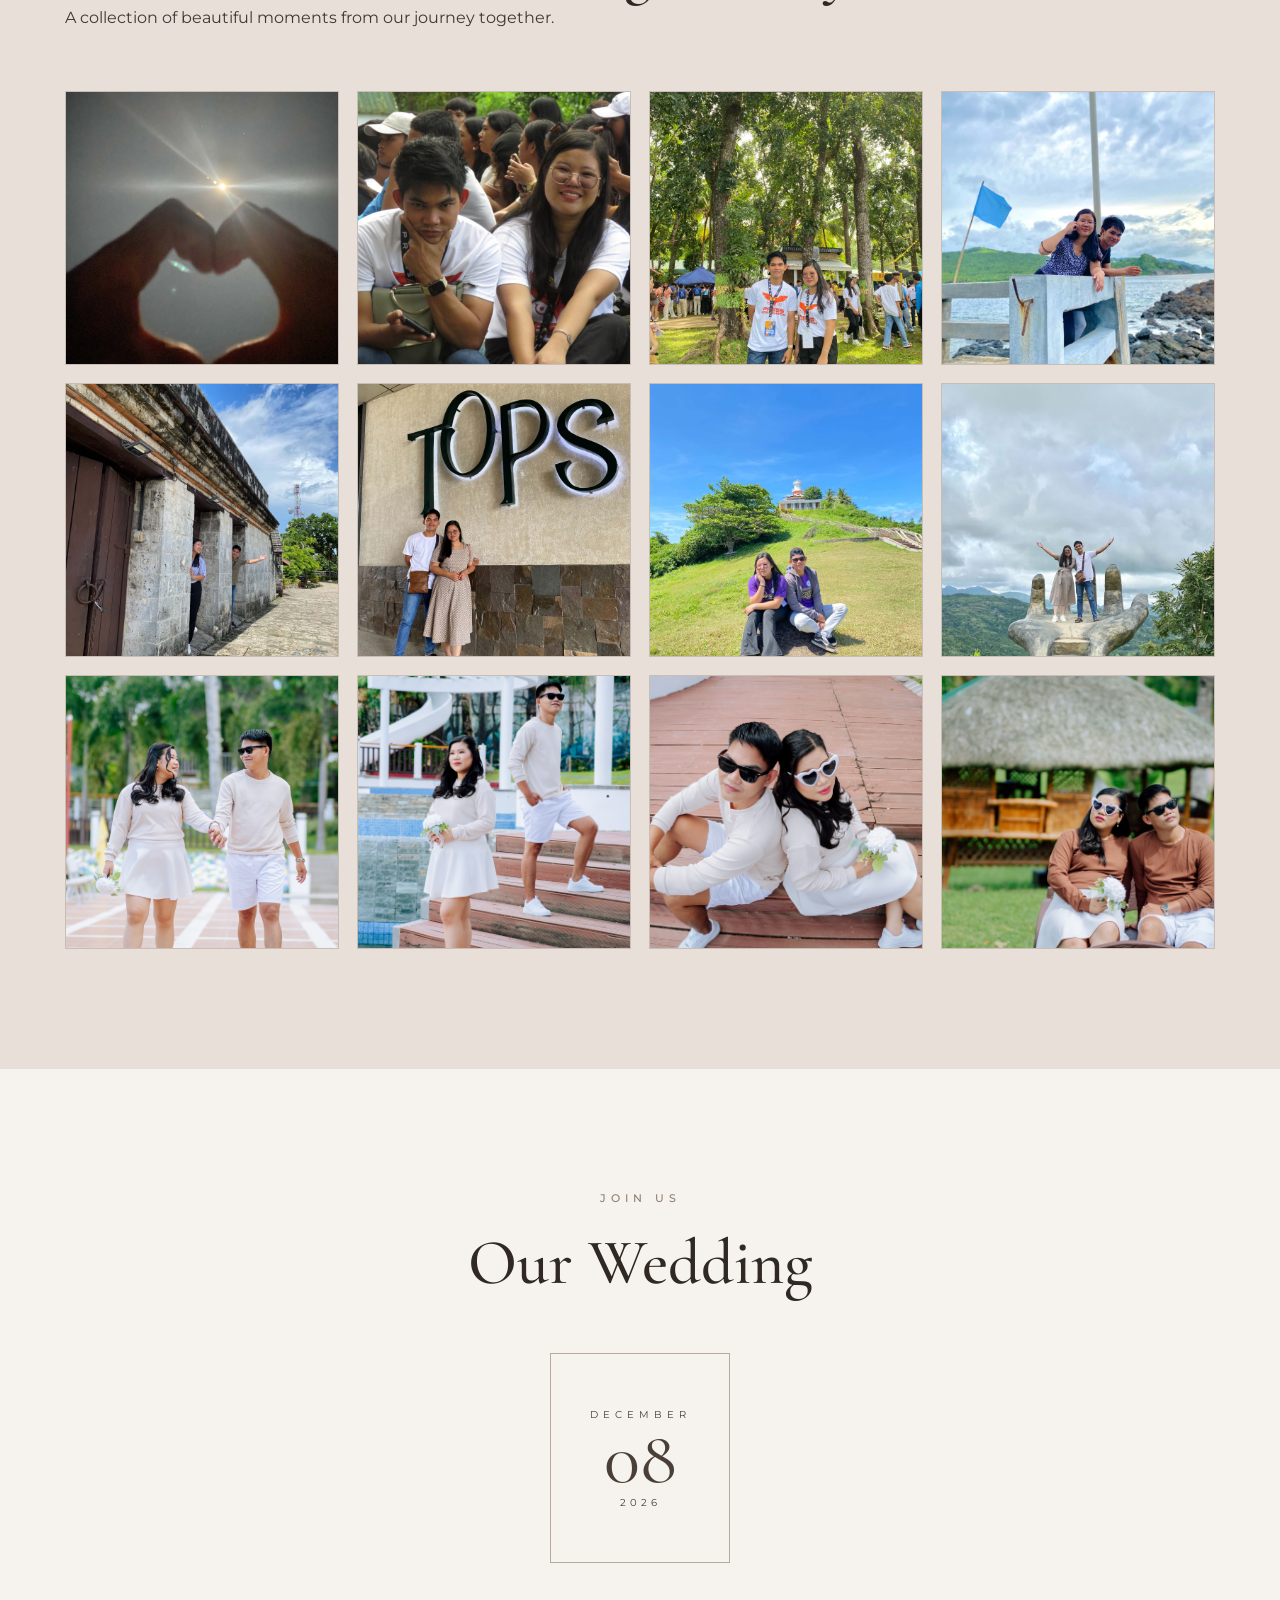
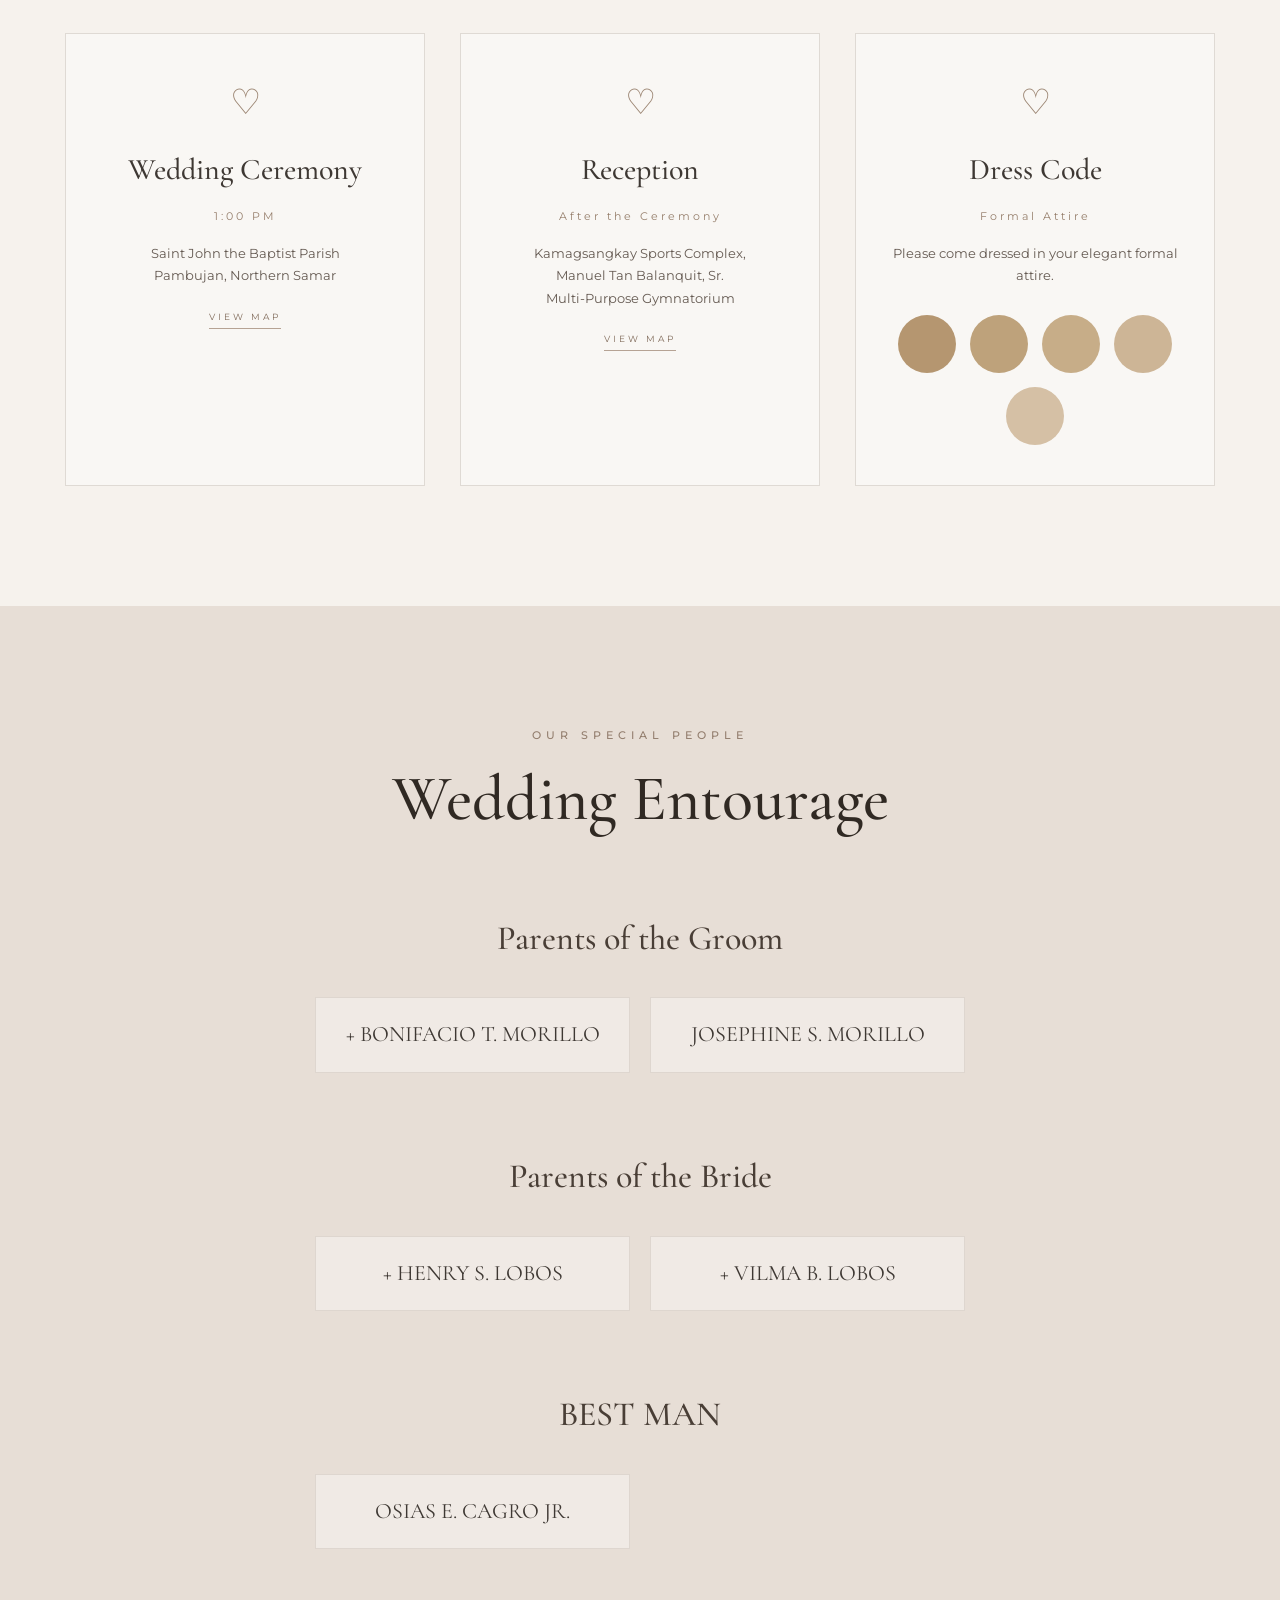
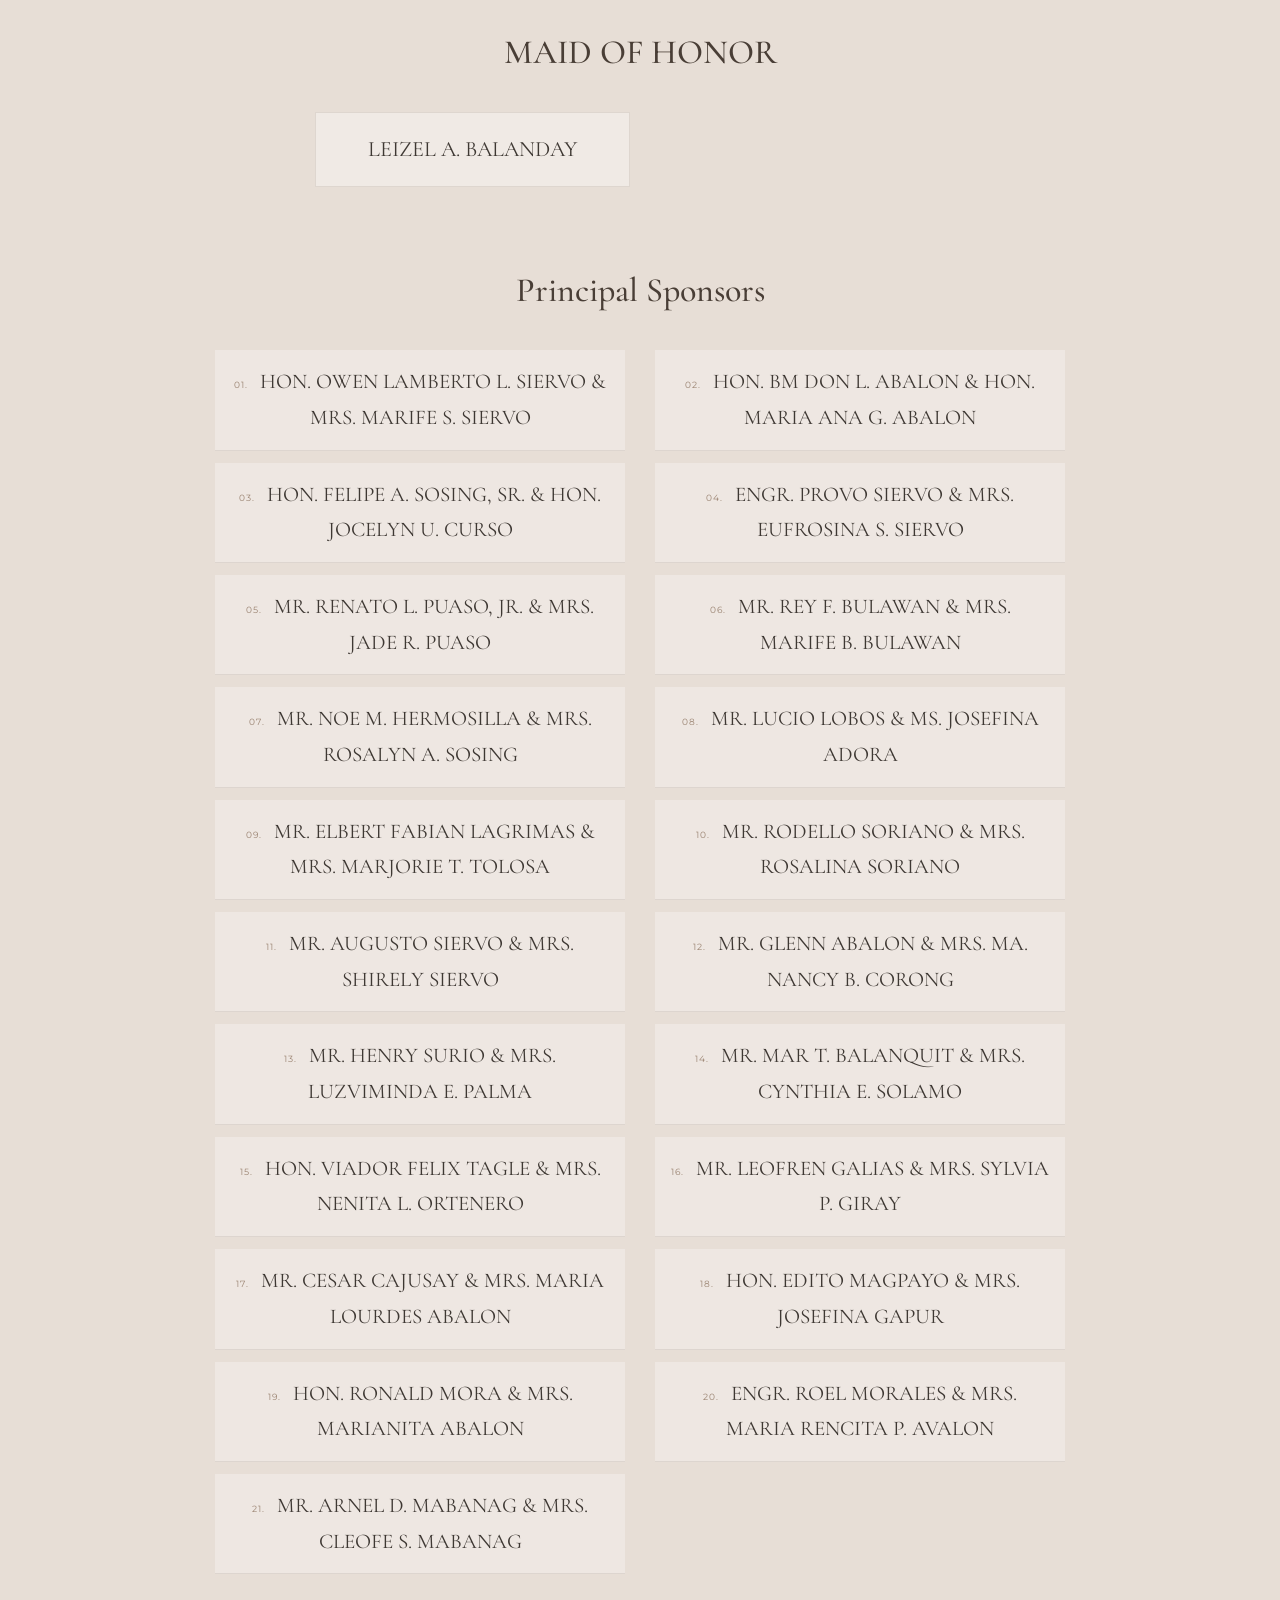
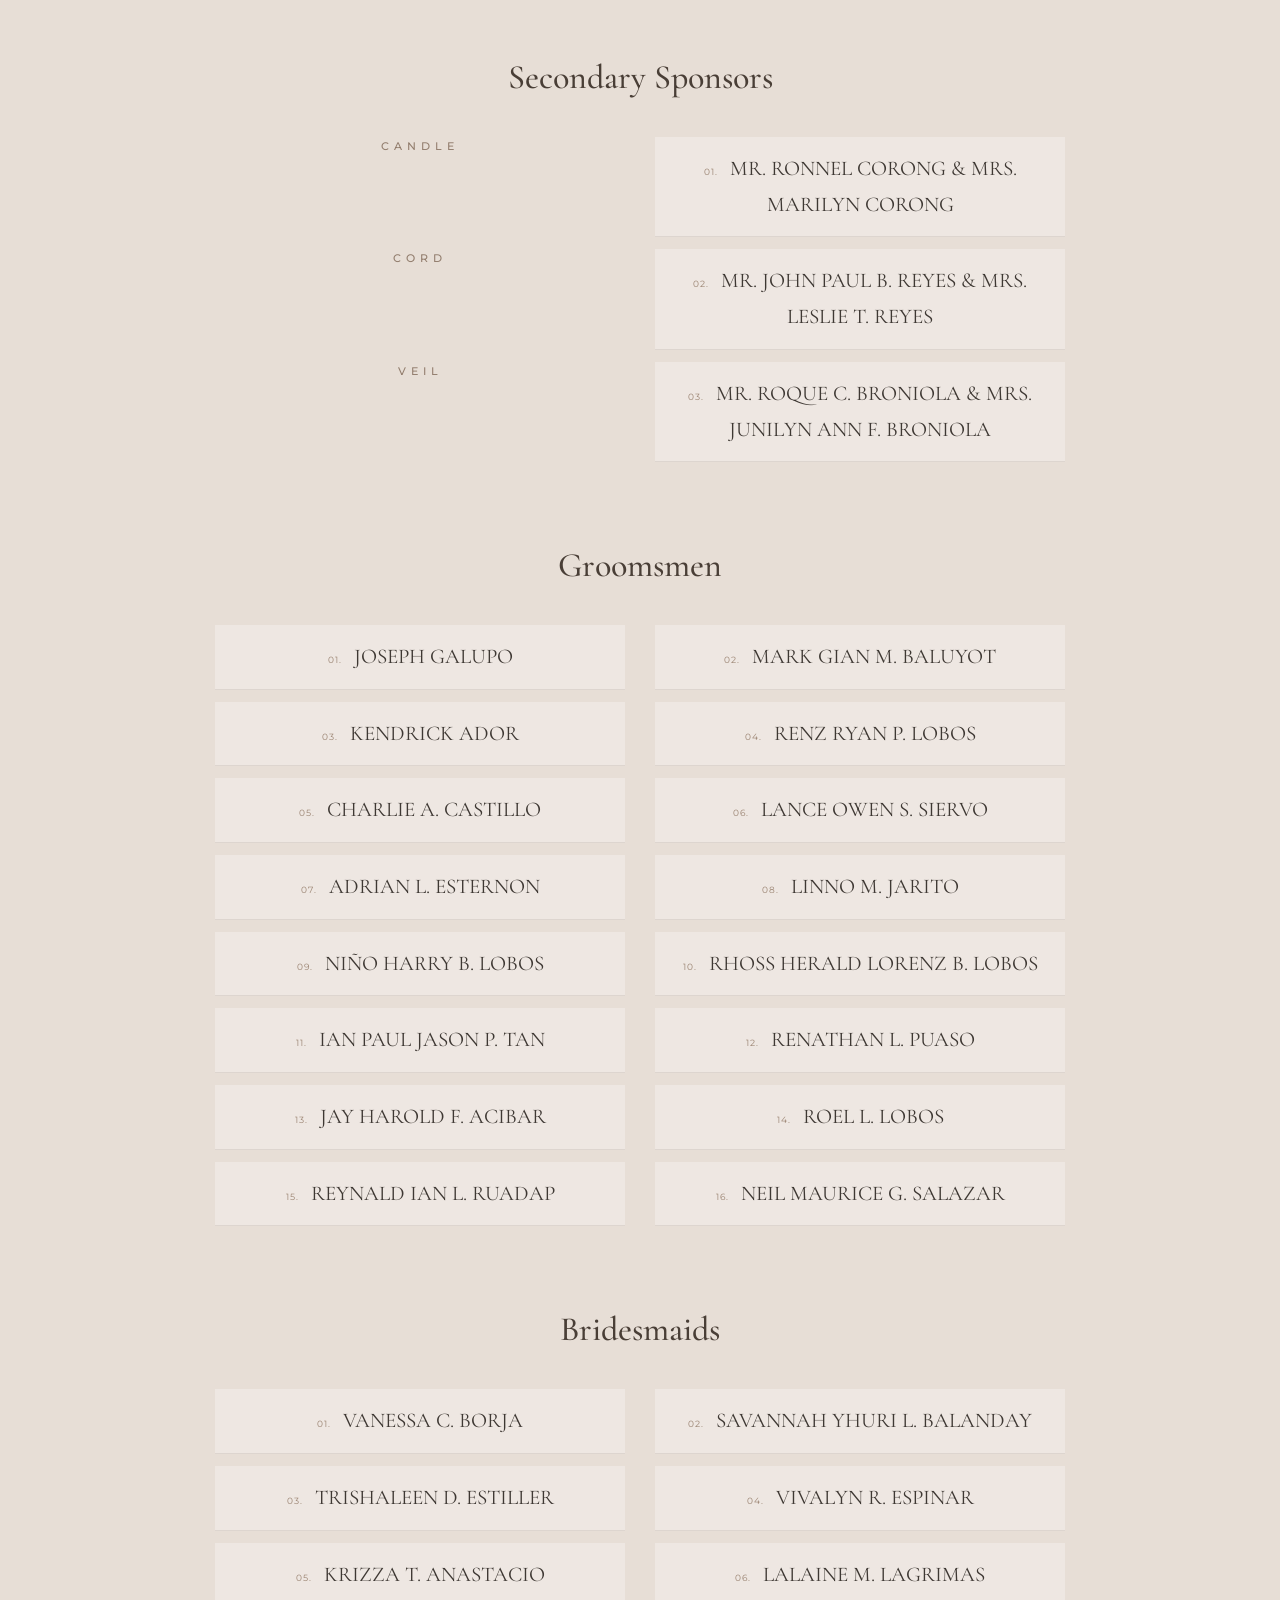
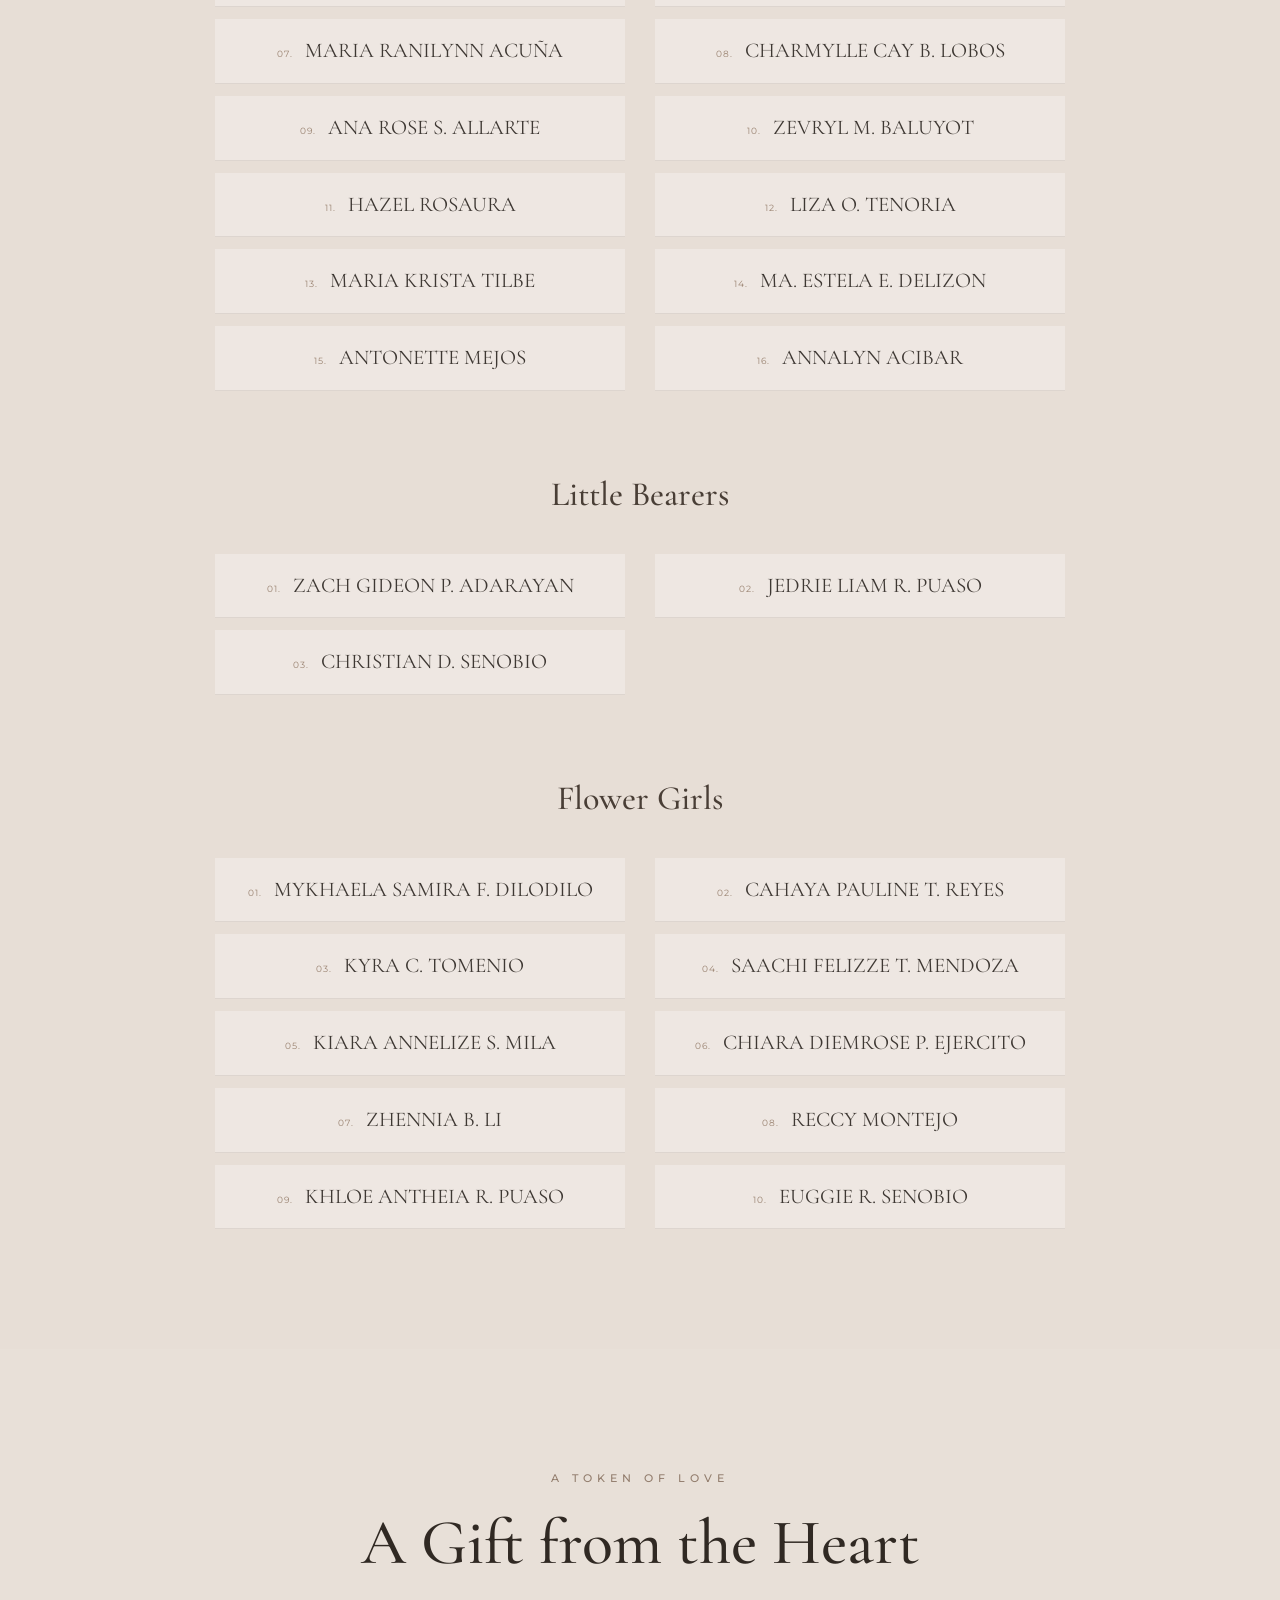
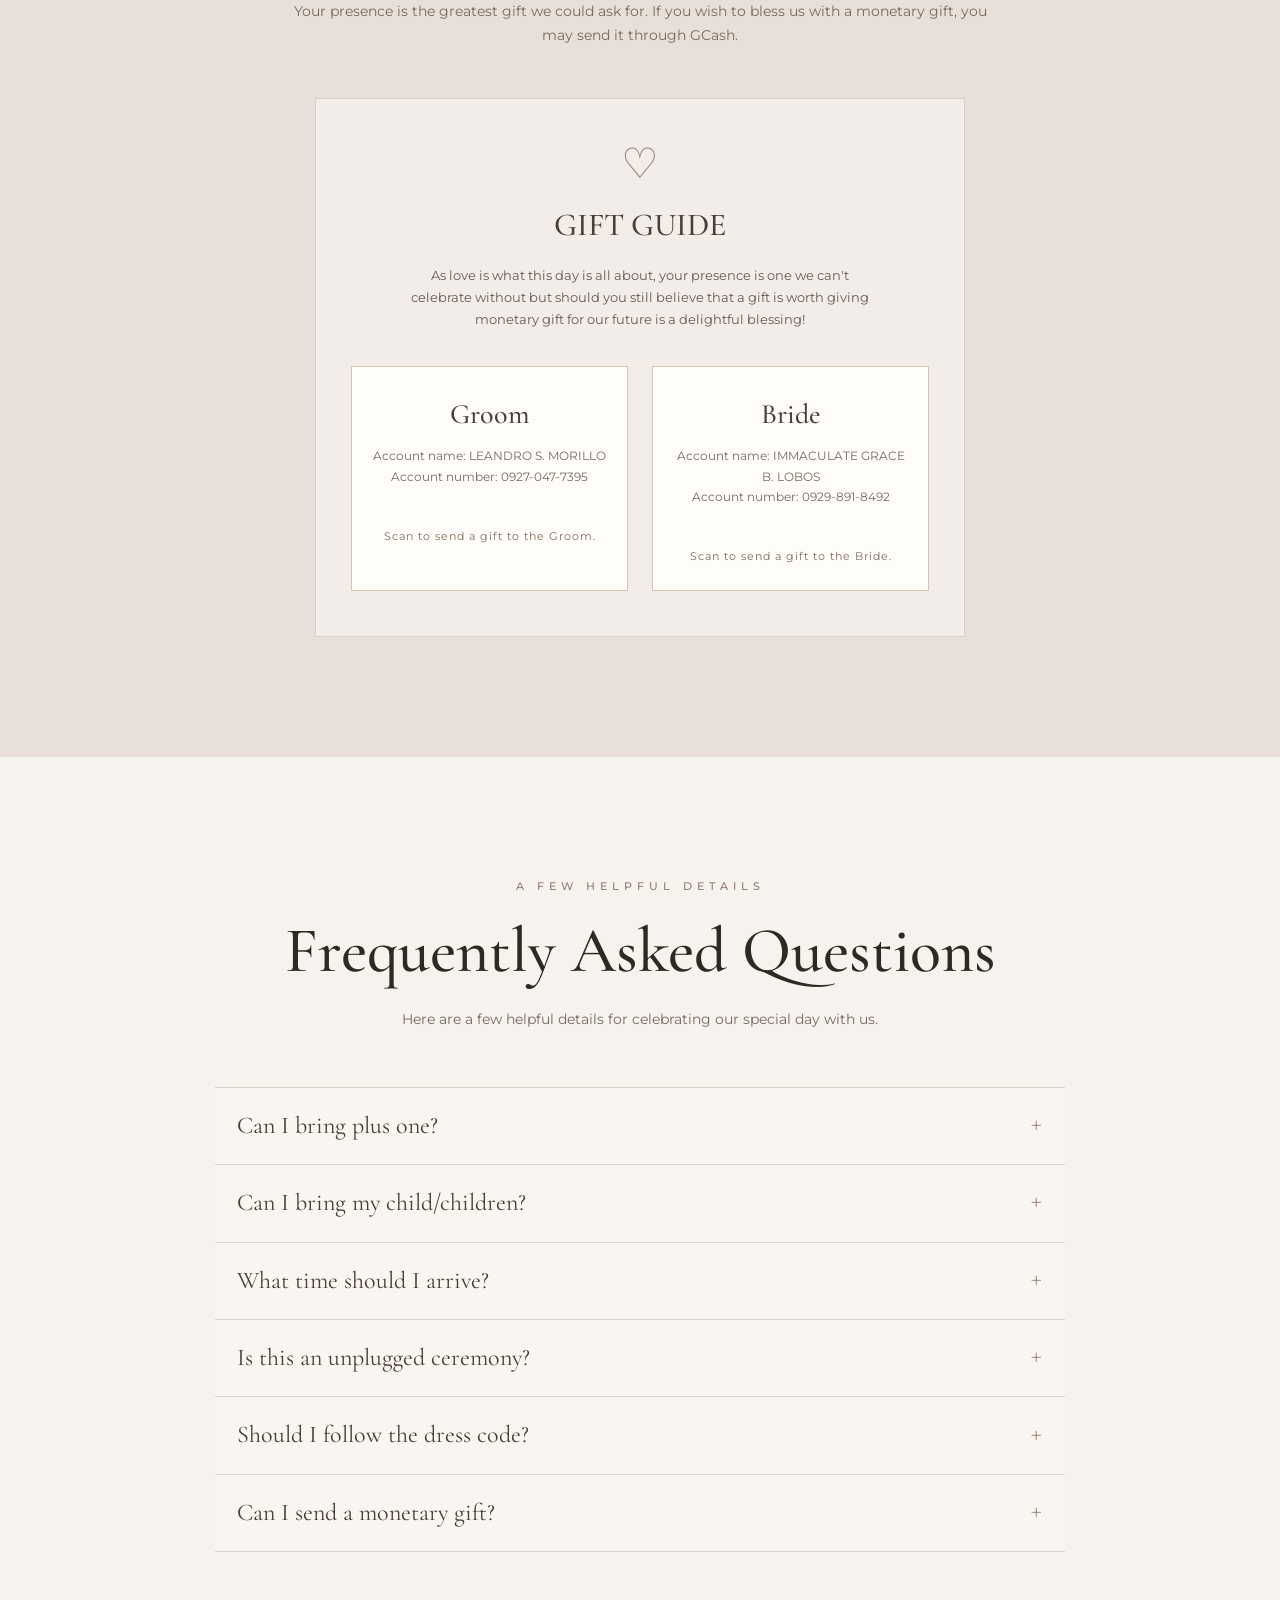
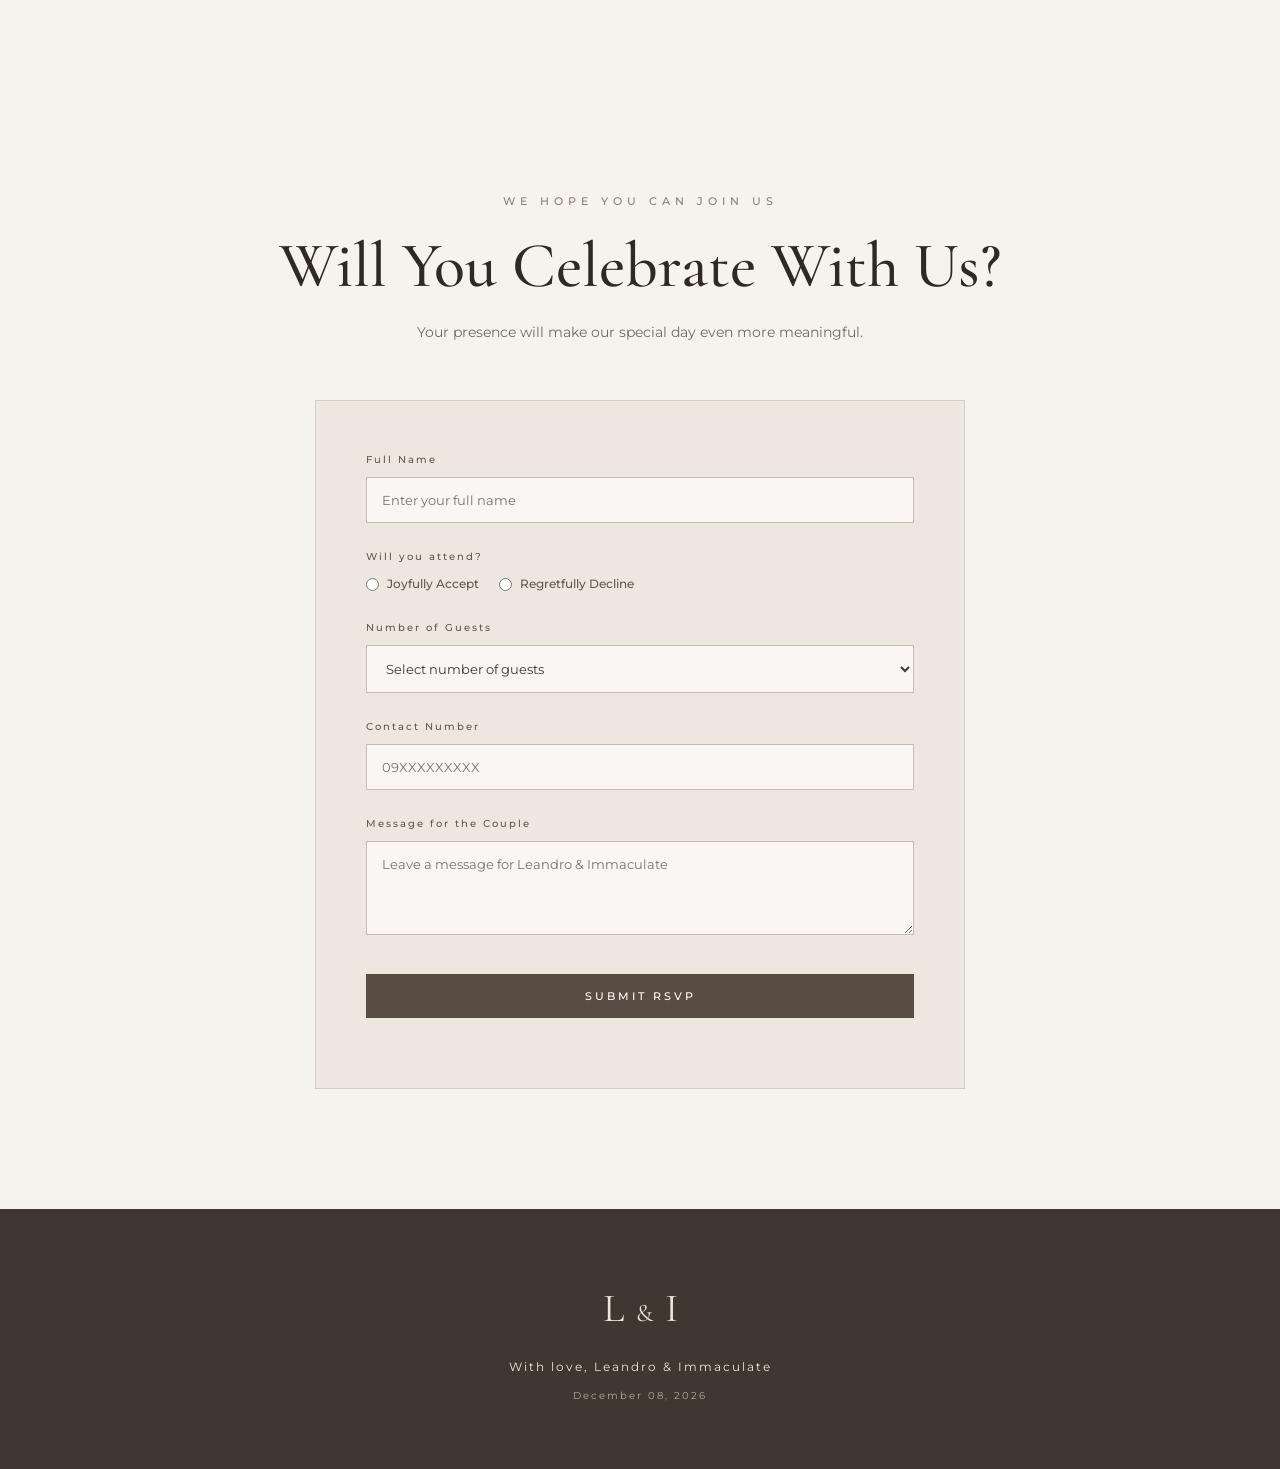
==== commit fc80cbe1: "Update date number from '26' to '2026'" ====
--- a/index.html
+++ b/index.html
@@ -491,7 +491,7 @@
           <div class="date-divider"></div>
 
           <div>
-            <span class="date-number">26</span>
+            <span class="date-number">2026</span>
             <span class="date-label">TUESDAY</span>
           </div>
 
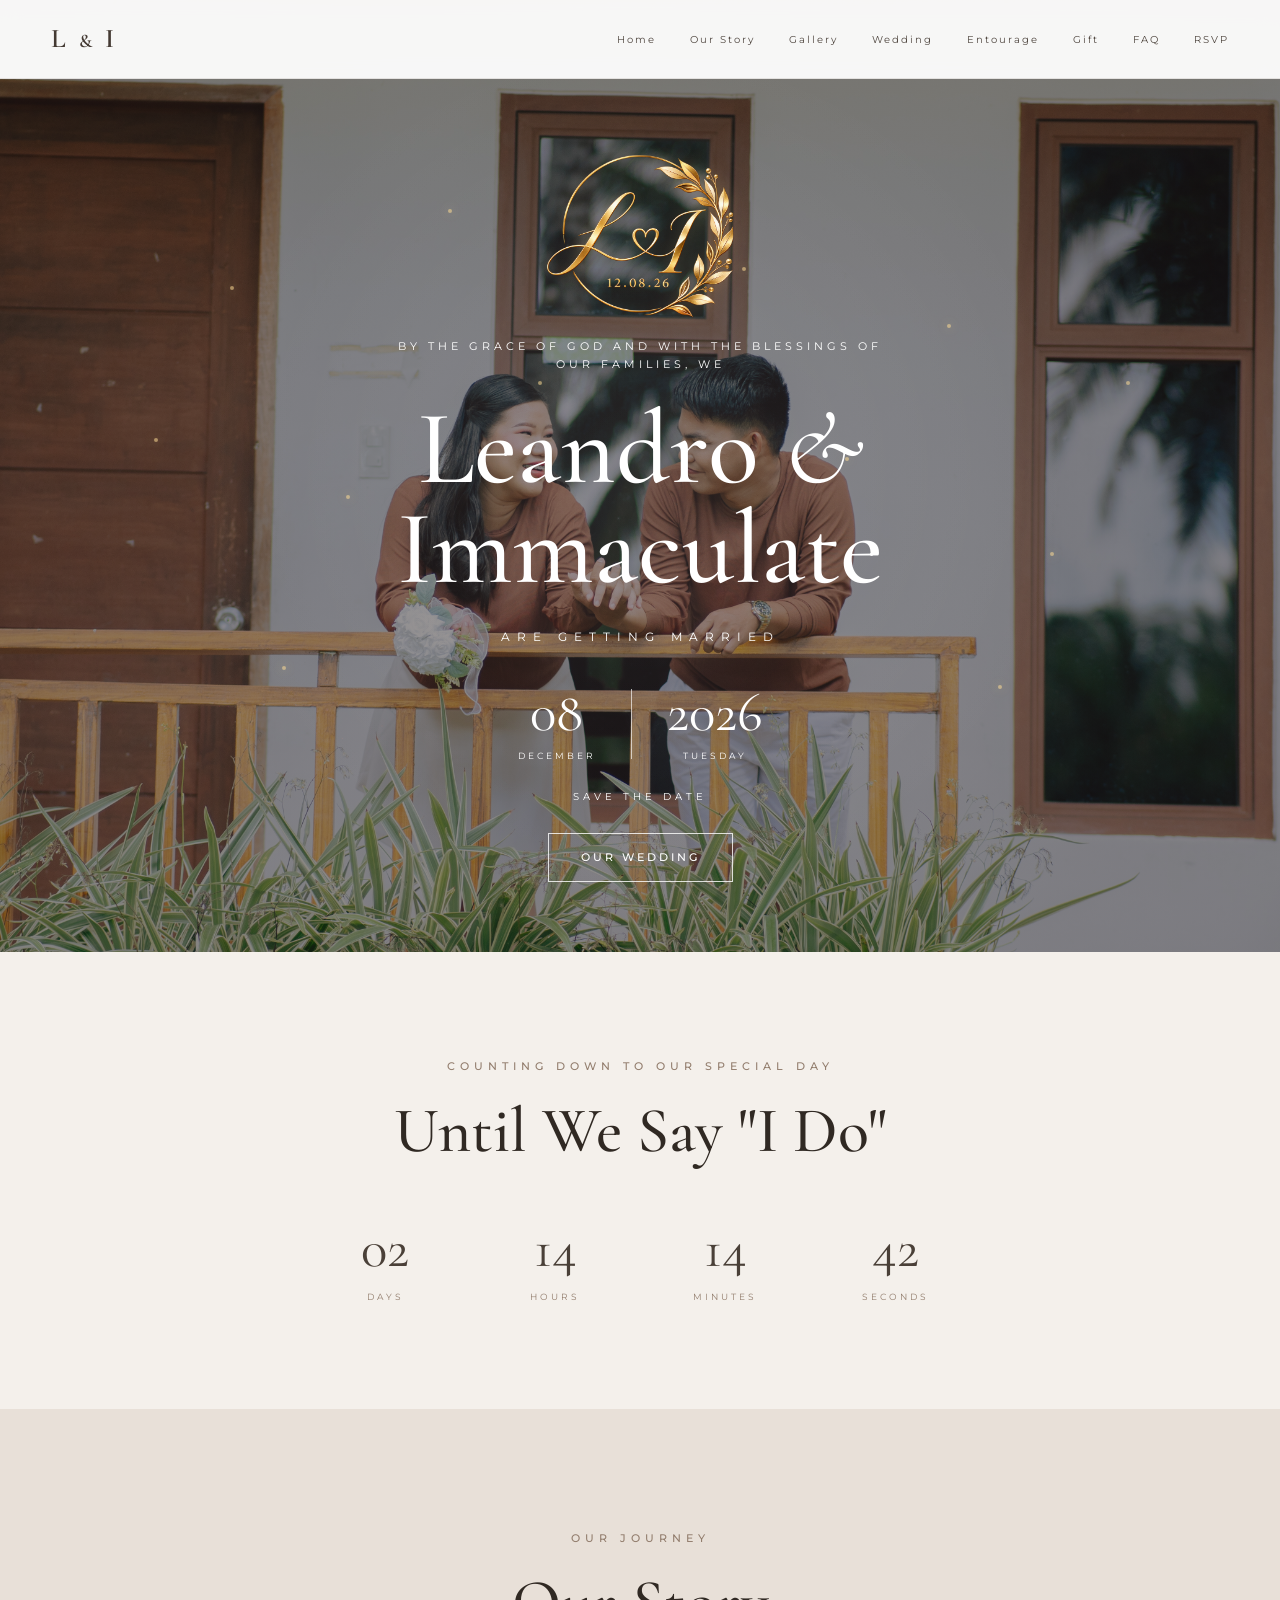
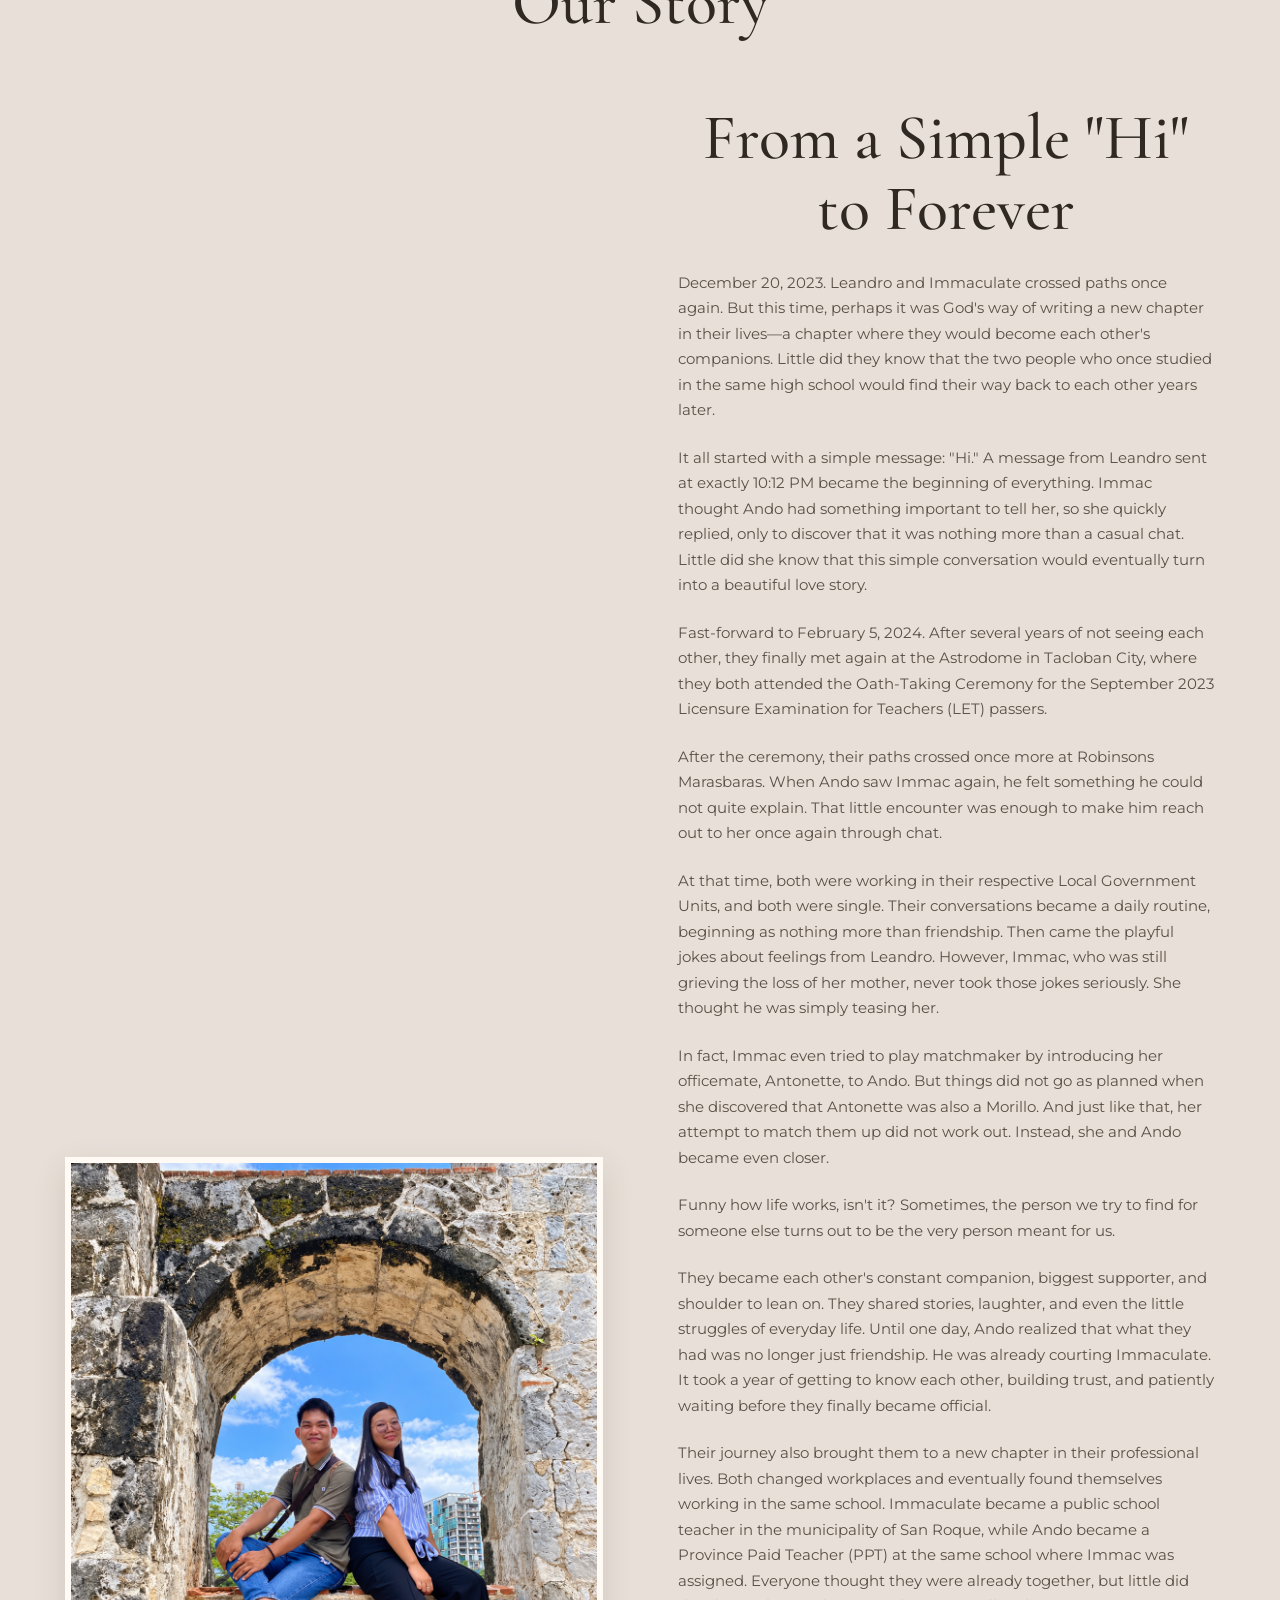
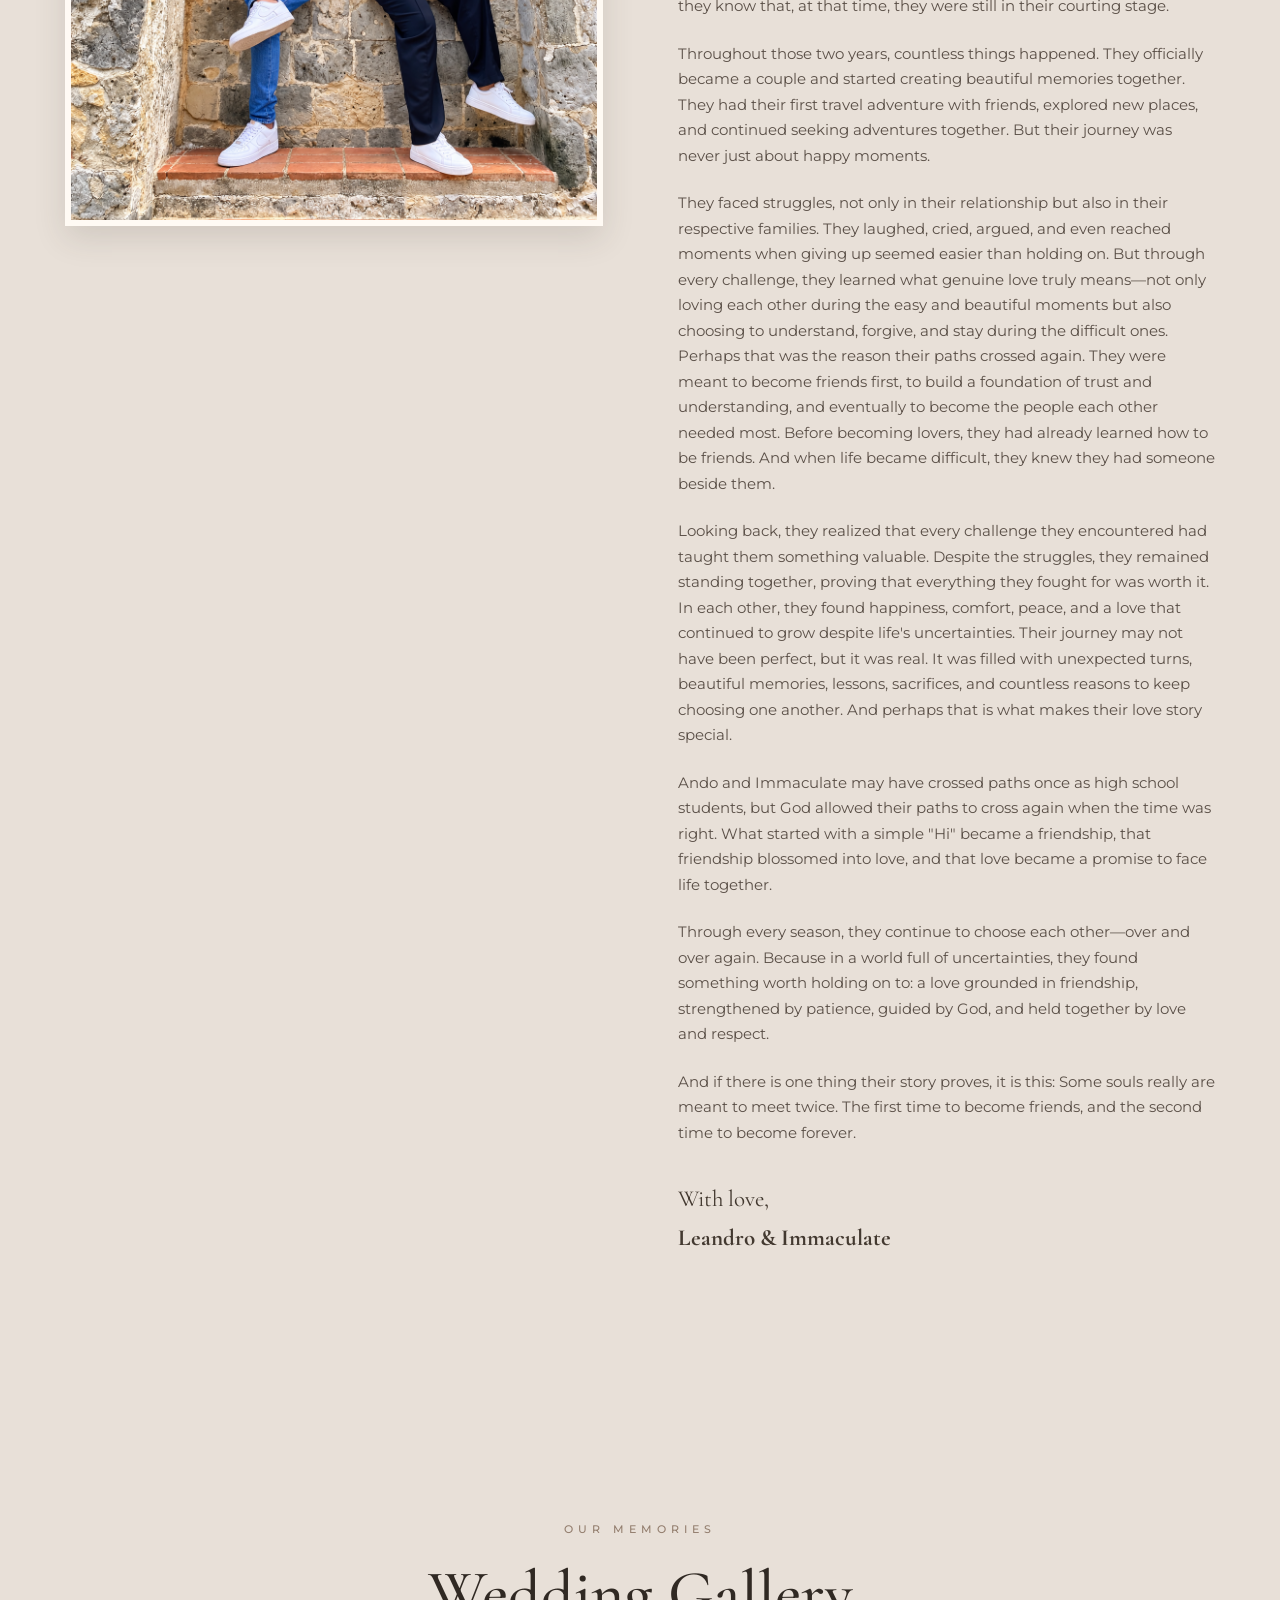
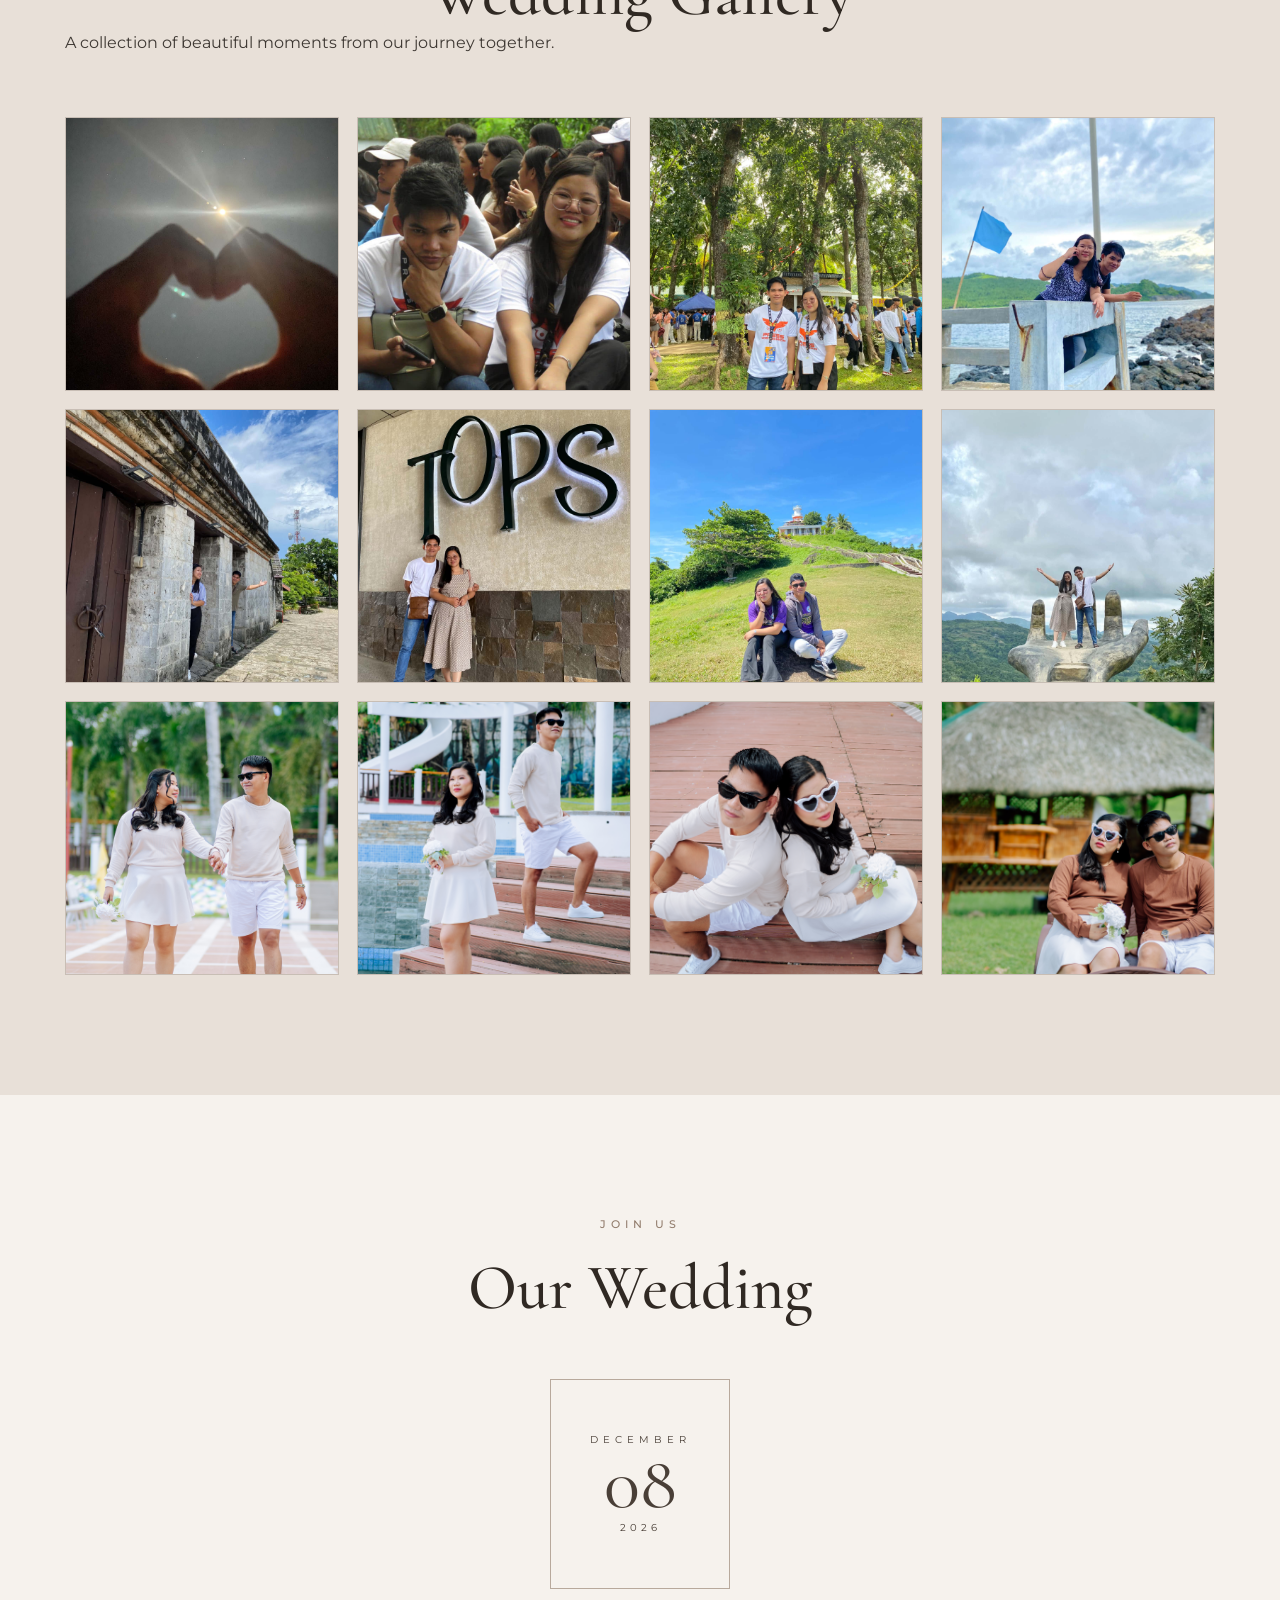
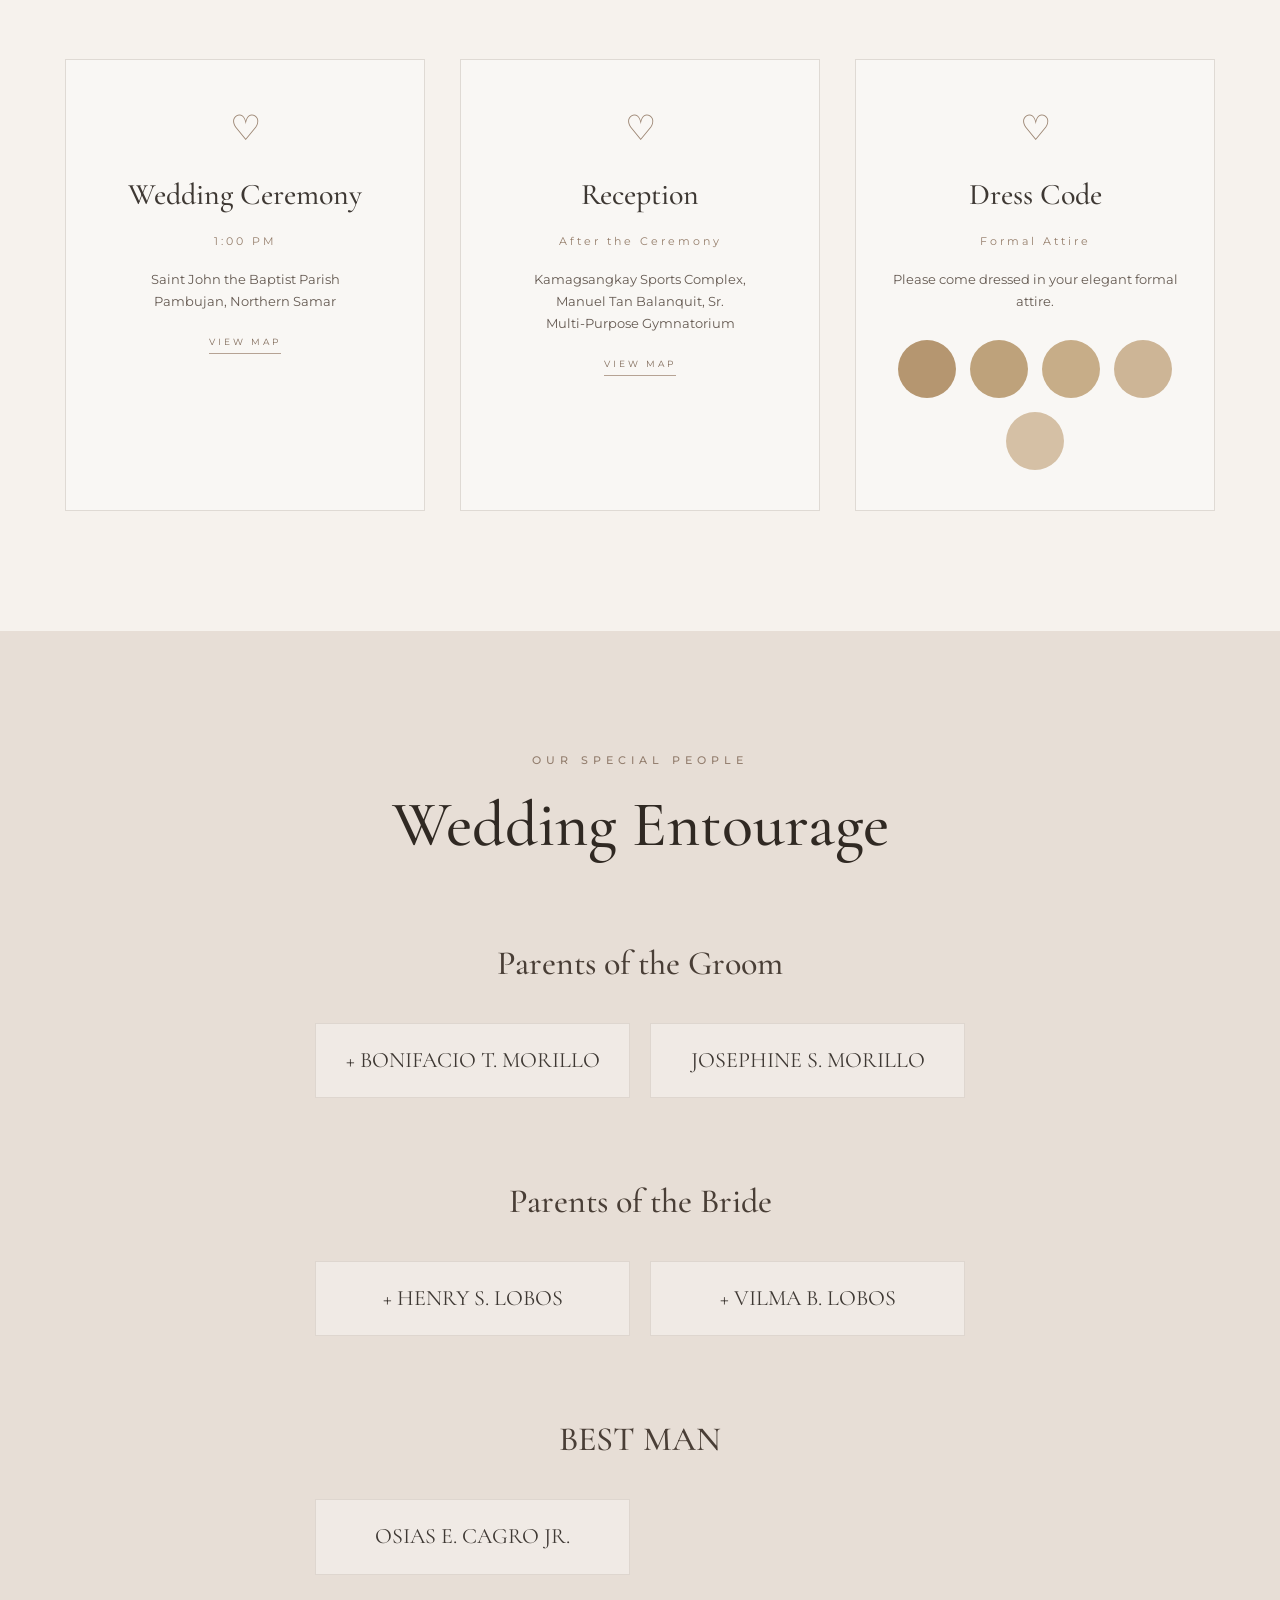
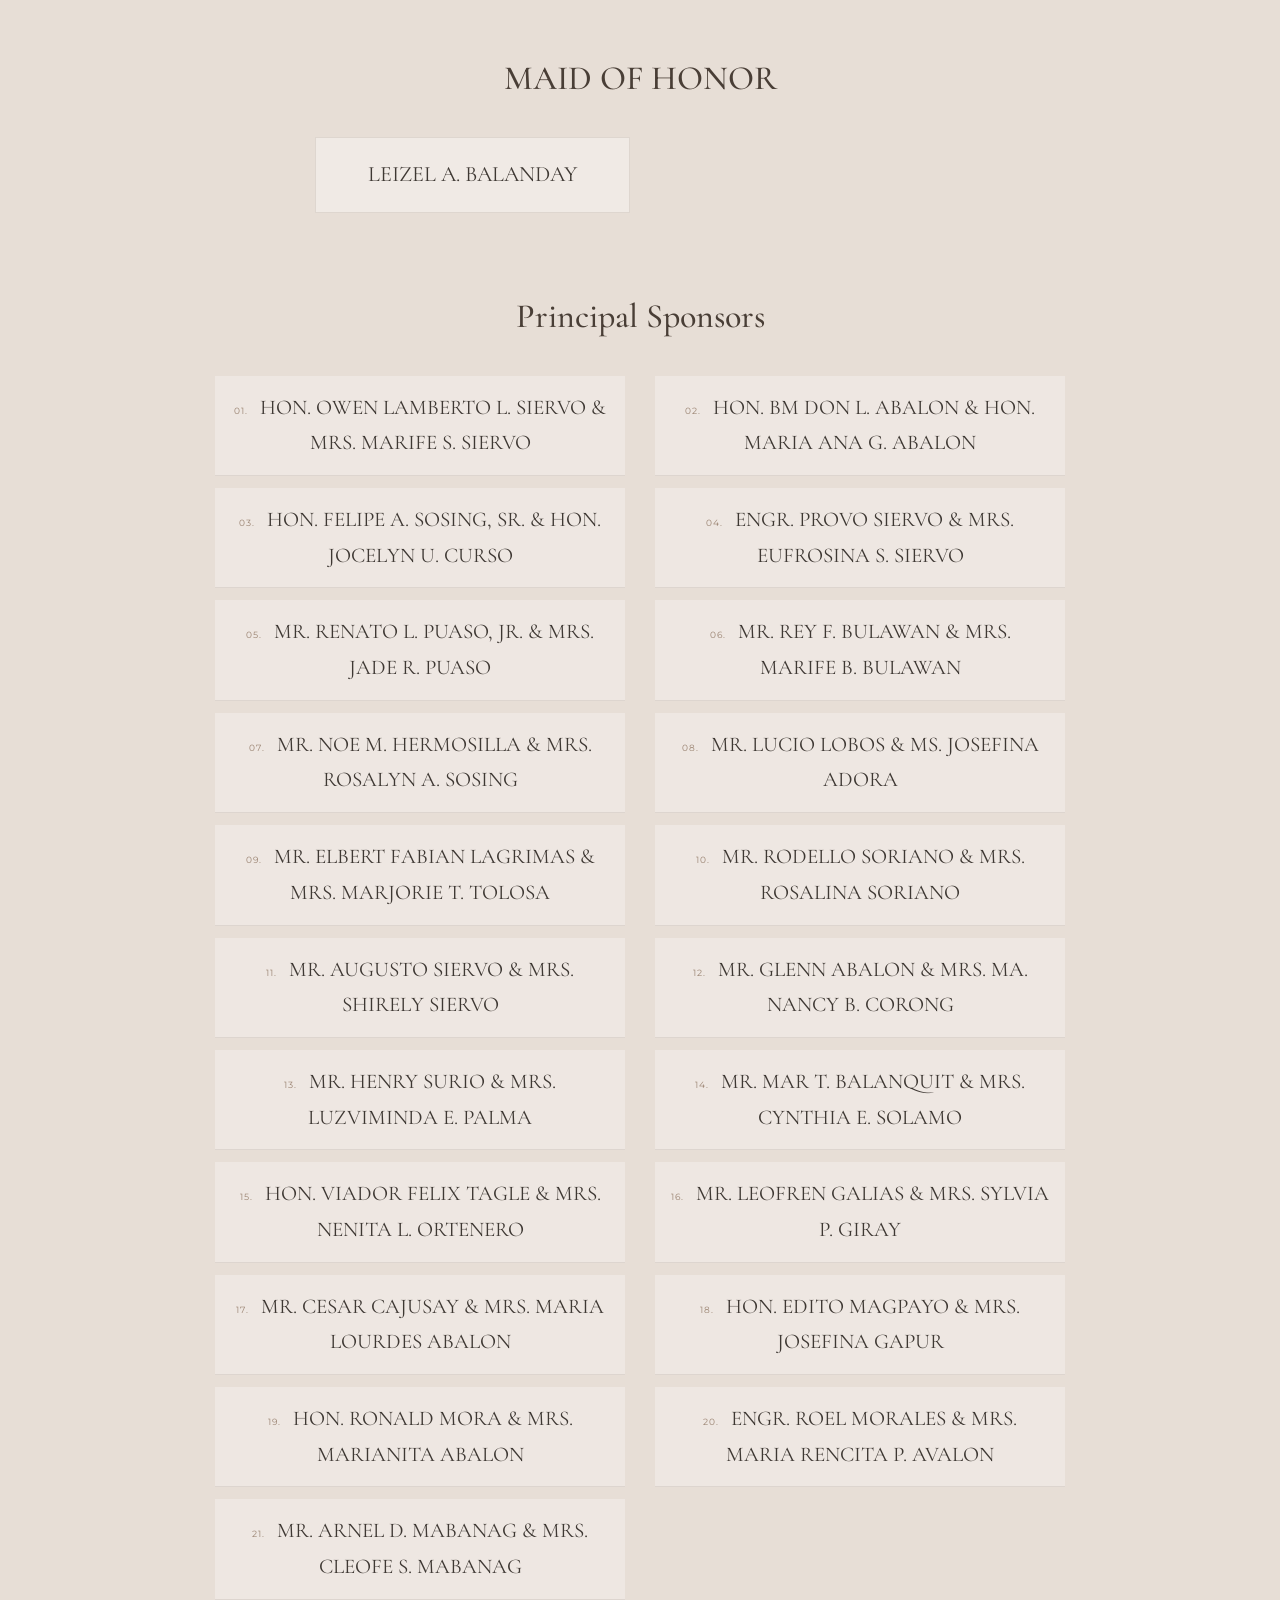
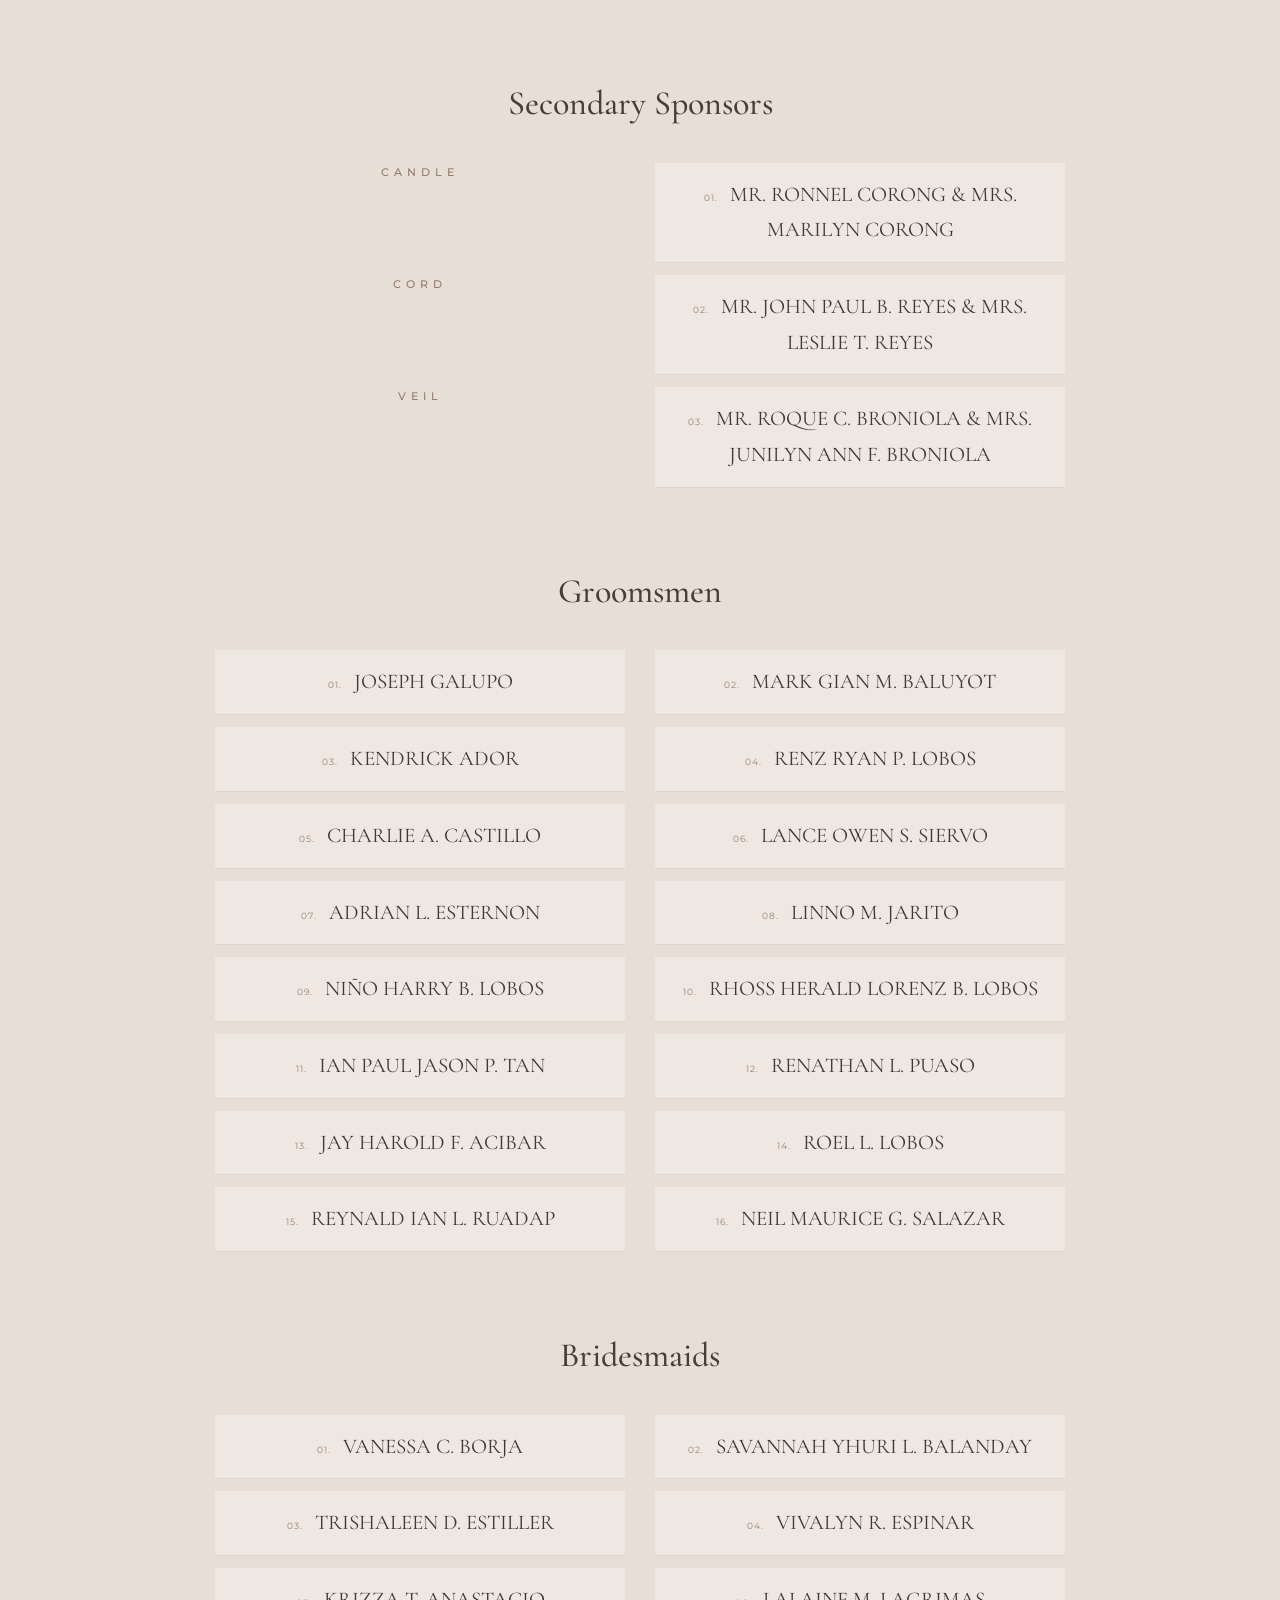
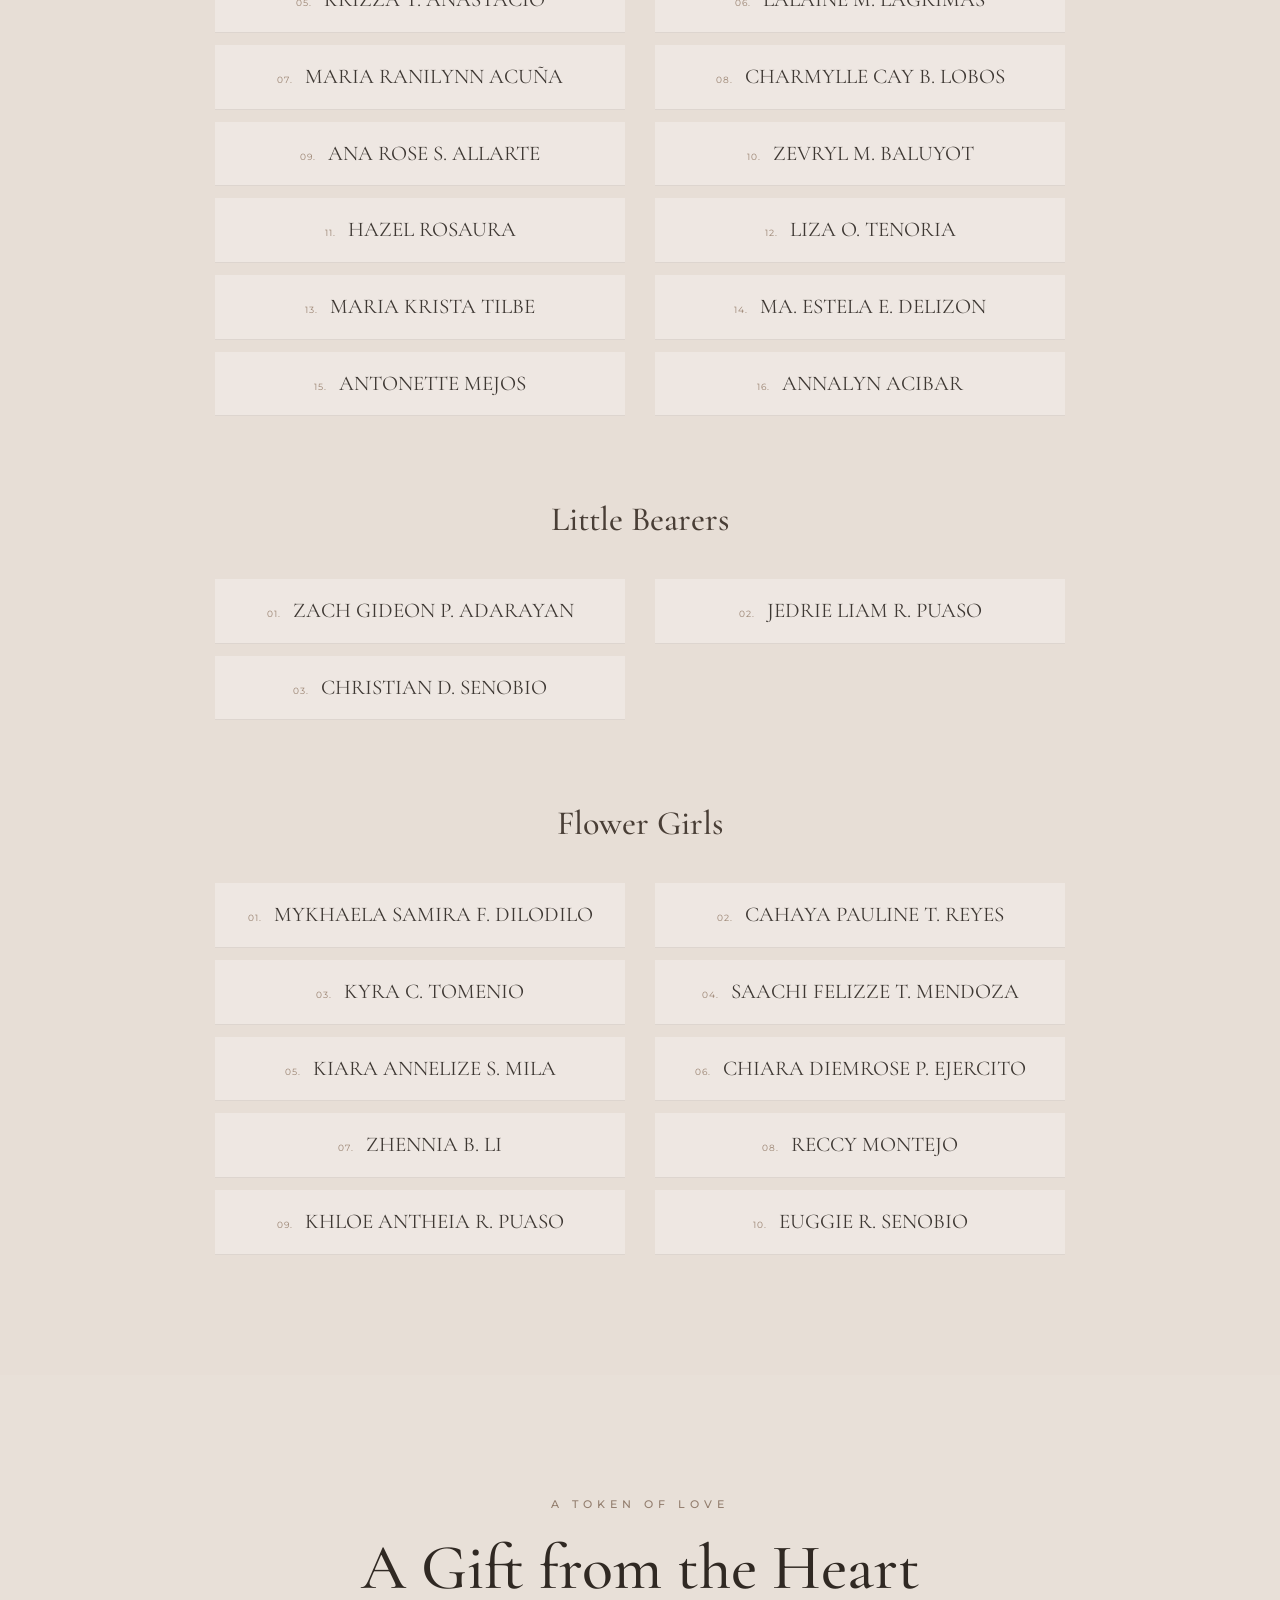
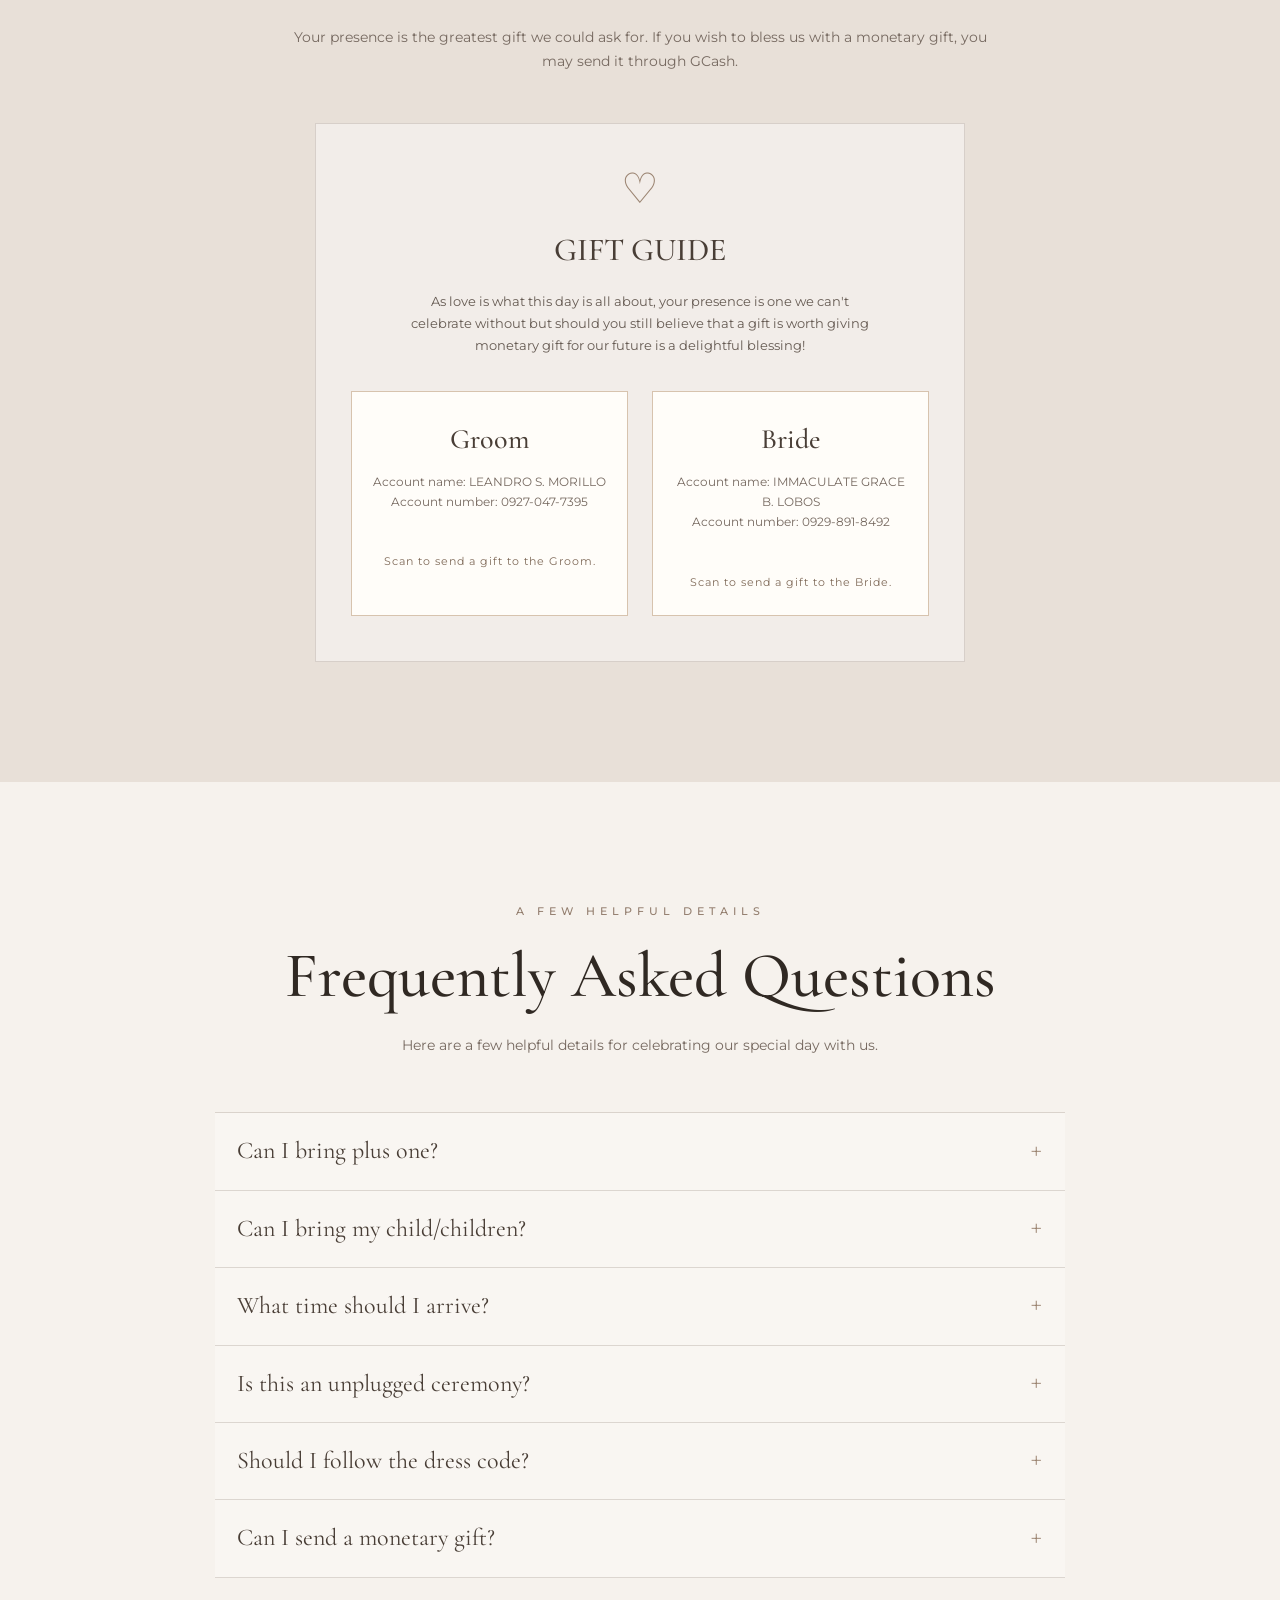
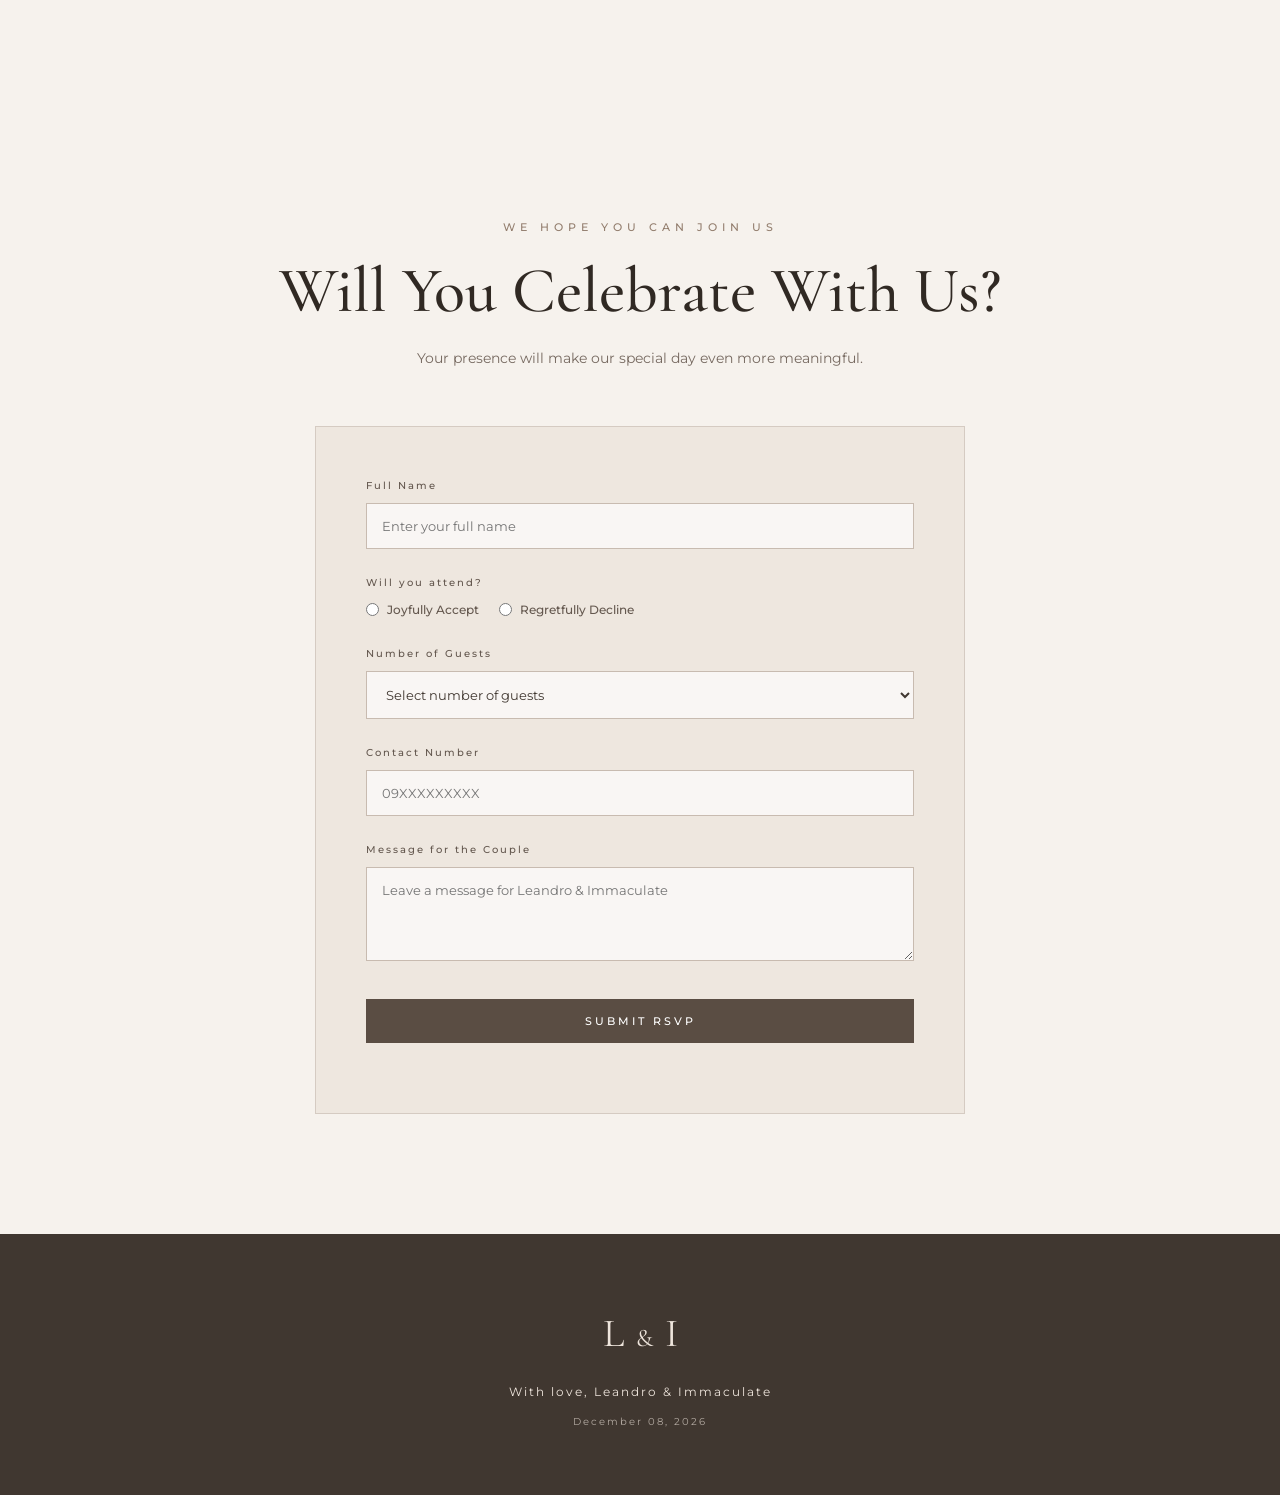
==== commit 222f6c25: "Add line break before paragraph in index.html" ====
--- a/index.html
+++ b/index.html
@@ -592,7 +592,7 @@
         <h2>
           From a Simple "Hi" to Forever
         </h2>
-
+          <br>
           <p>
           December 20, 2023. Leandro and Immaculate crossed paths once again. But this time, perhaps it was God's way of writing a new chapter in their lives—a chapter where they would become each other's companions. Little did they know that the two people who once studied in the same high school would find their way back to each other years later.
           </p>
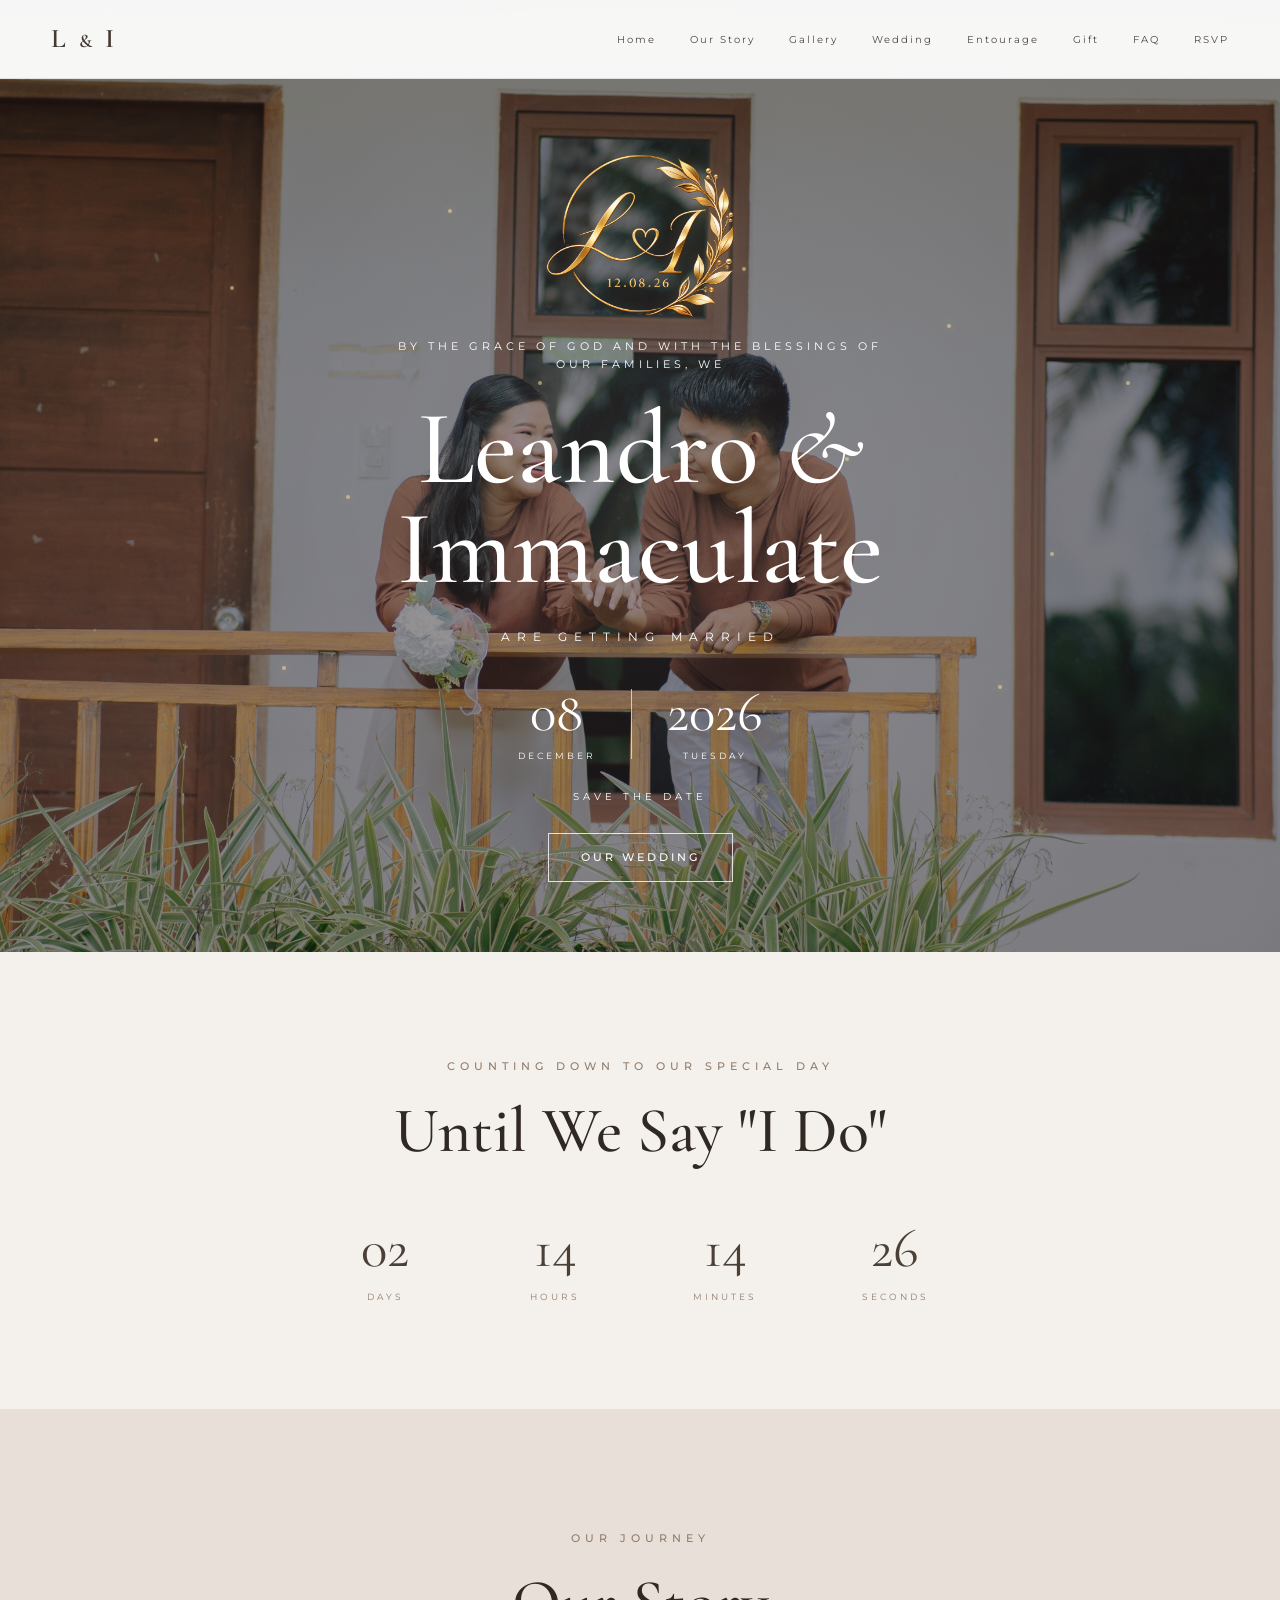
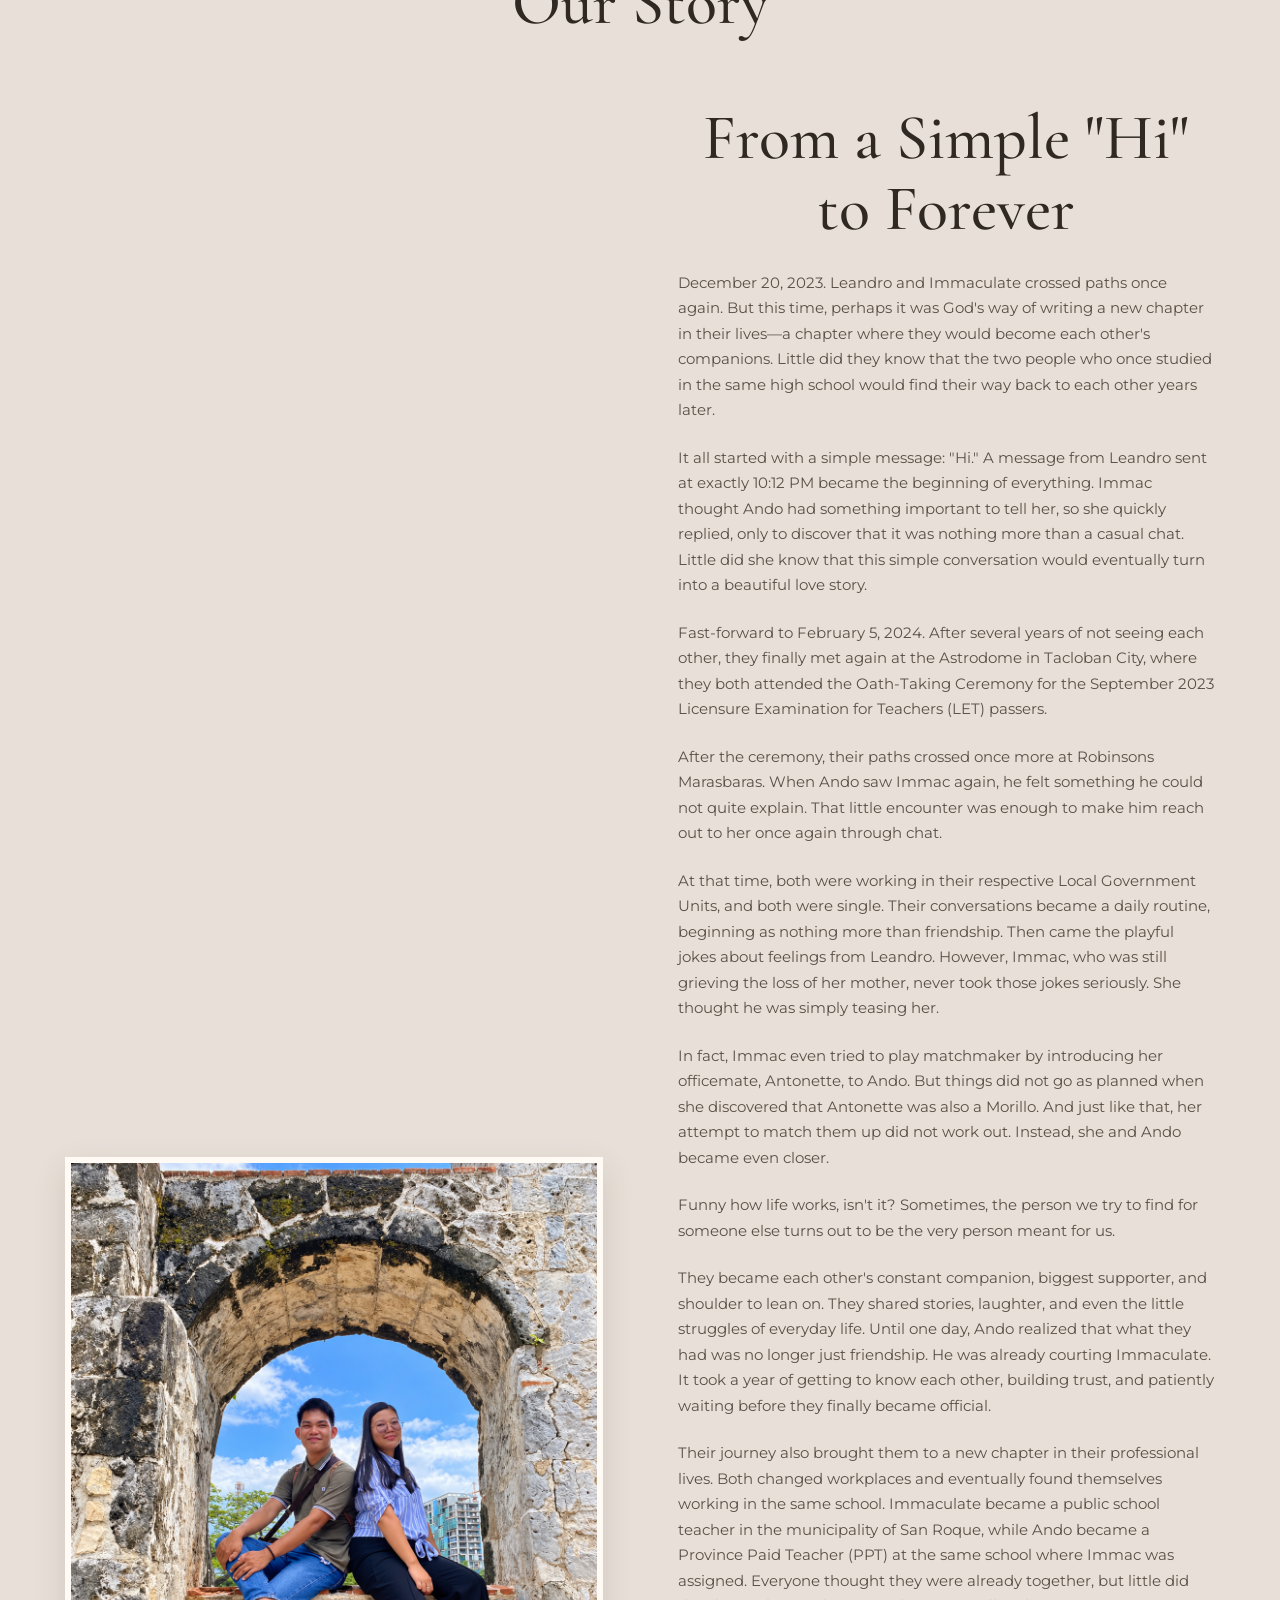
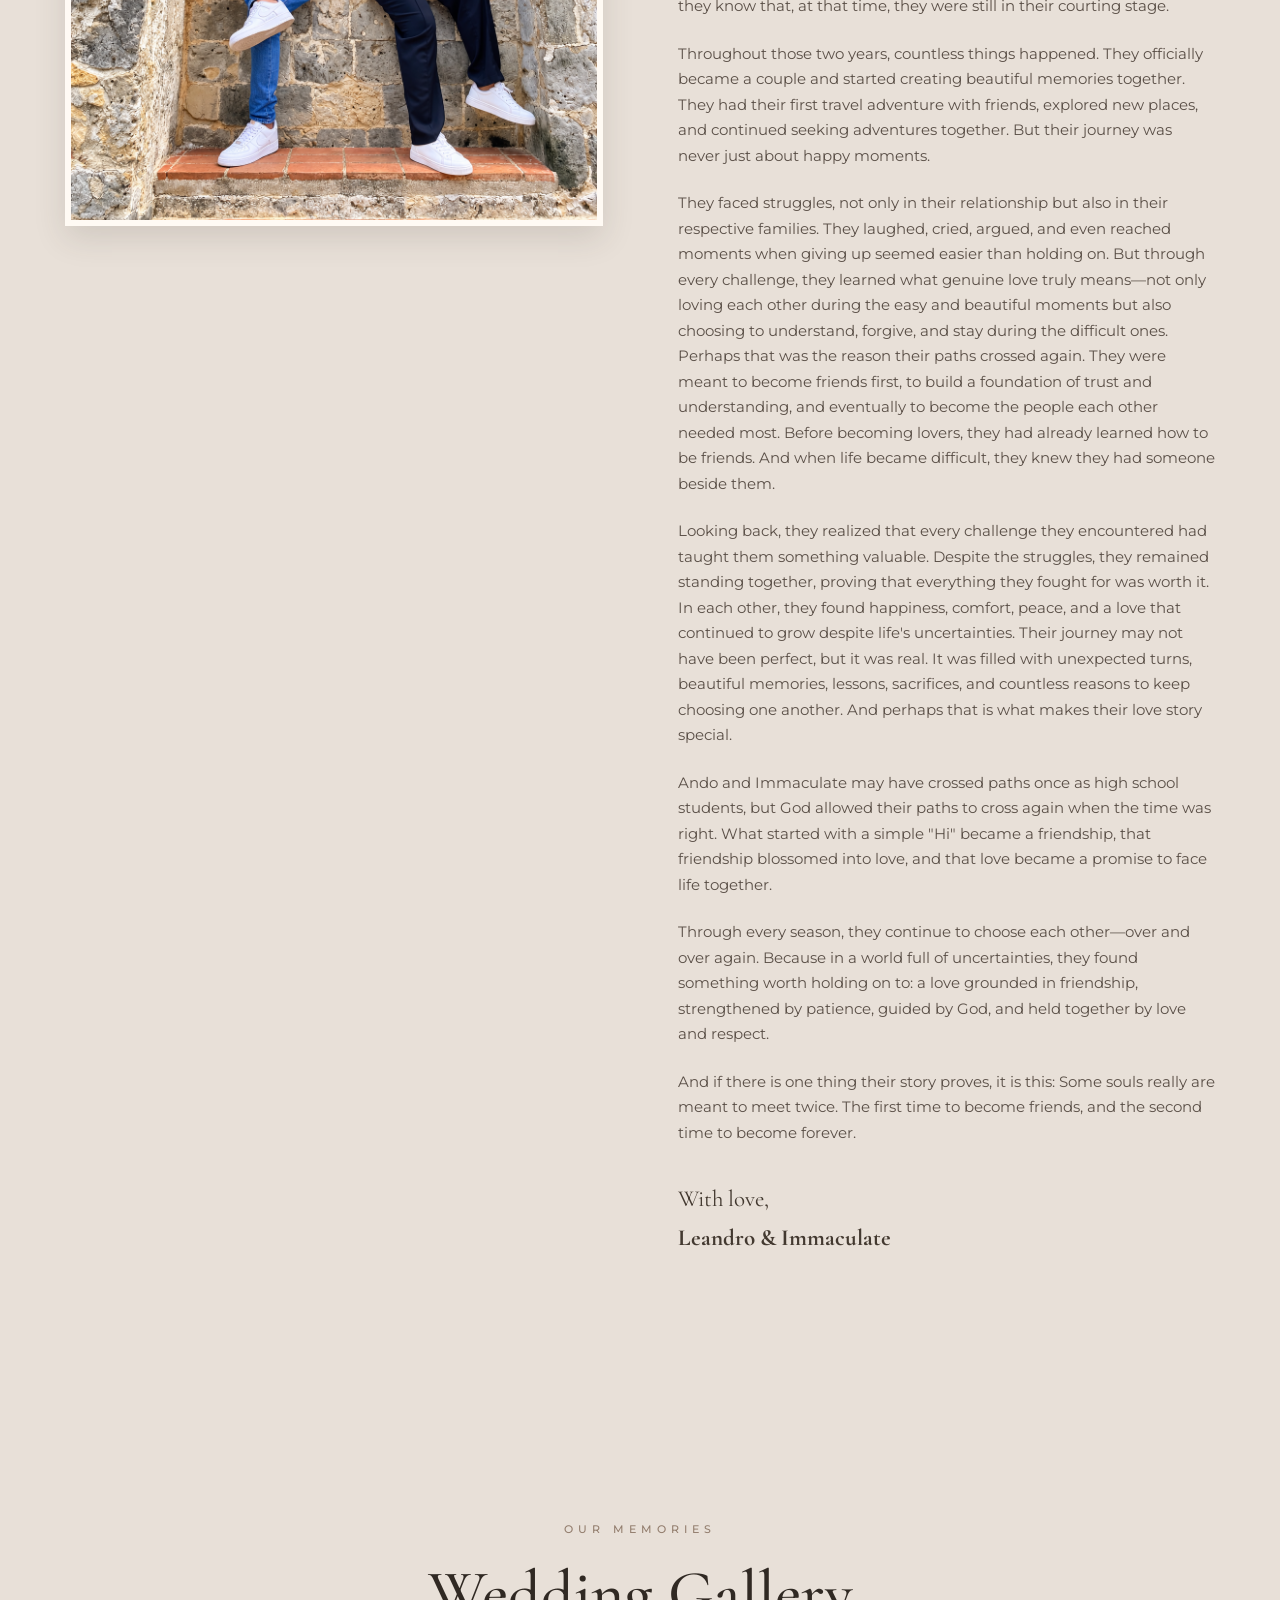
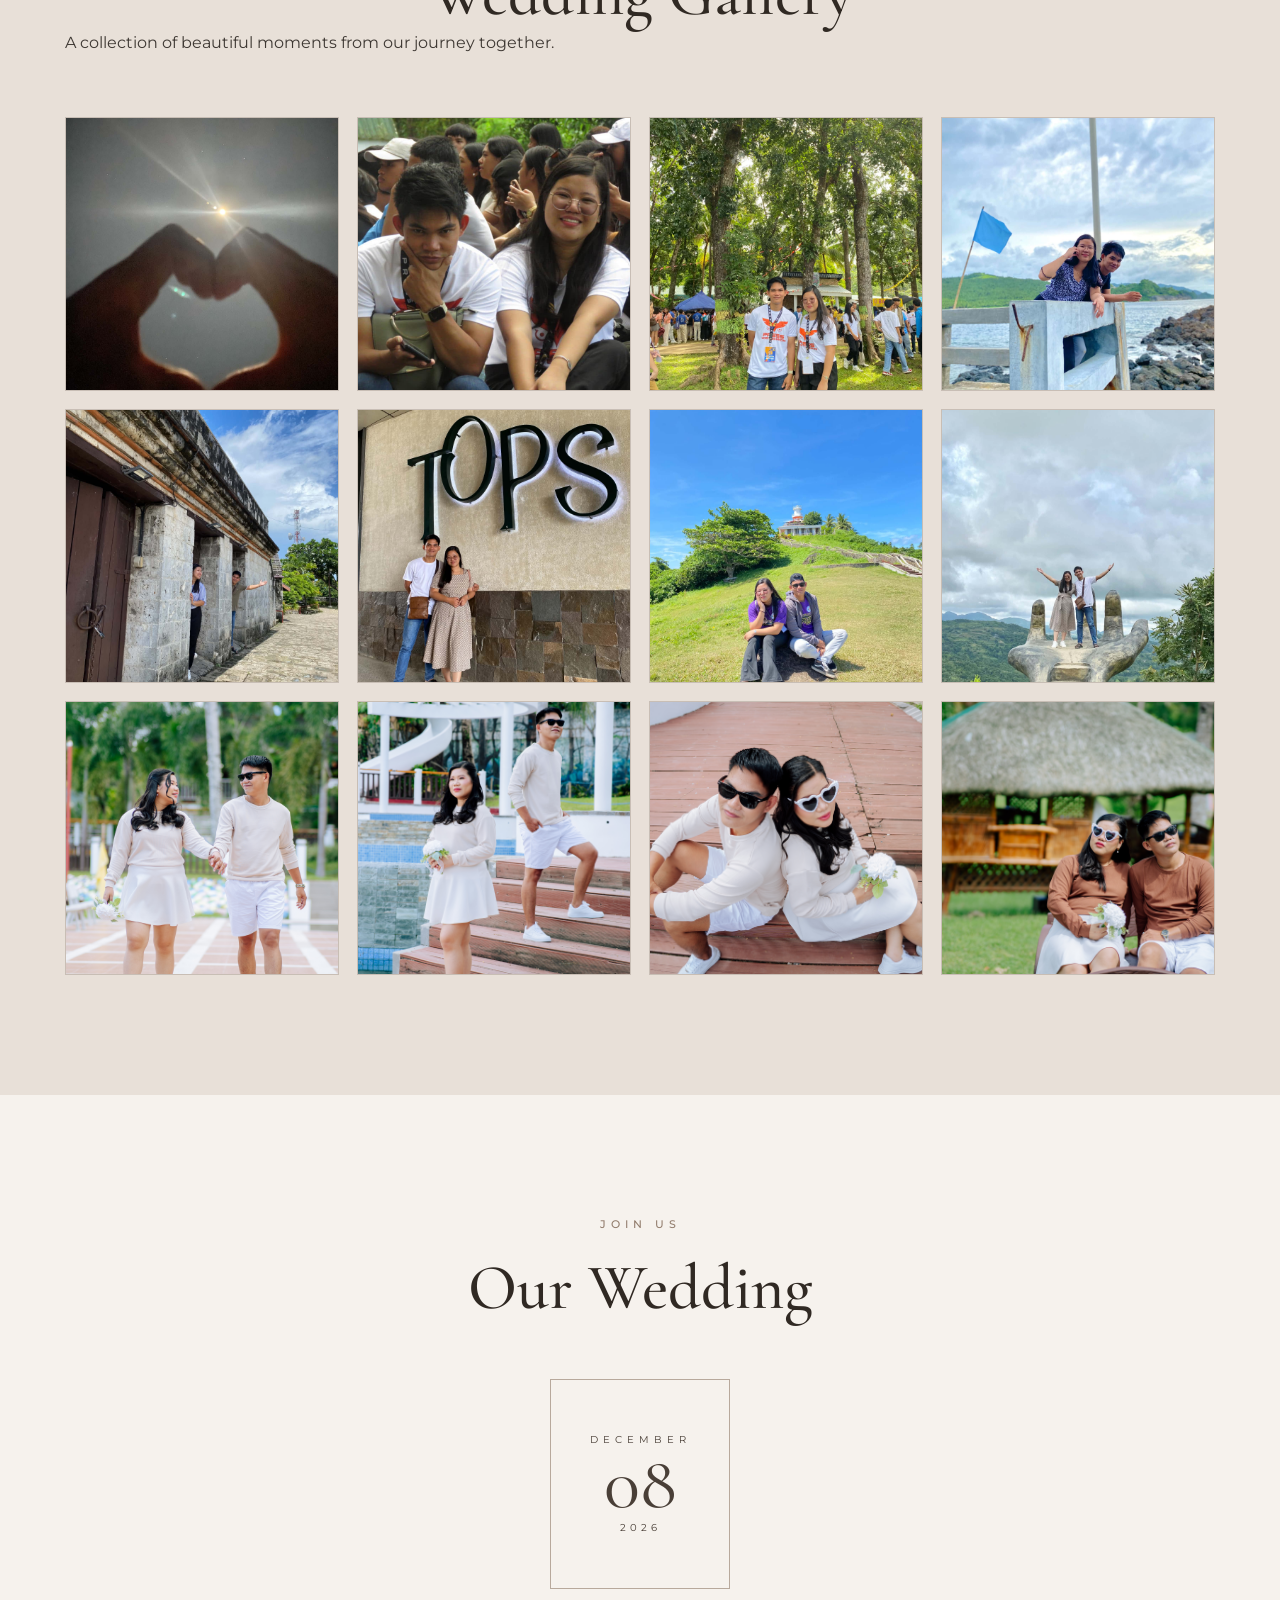
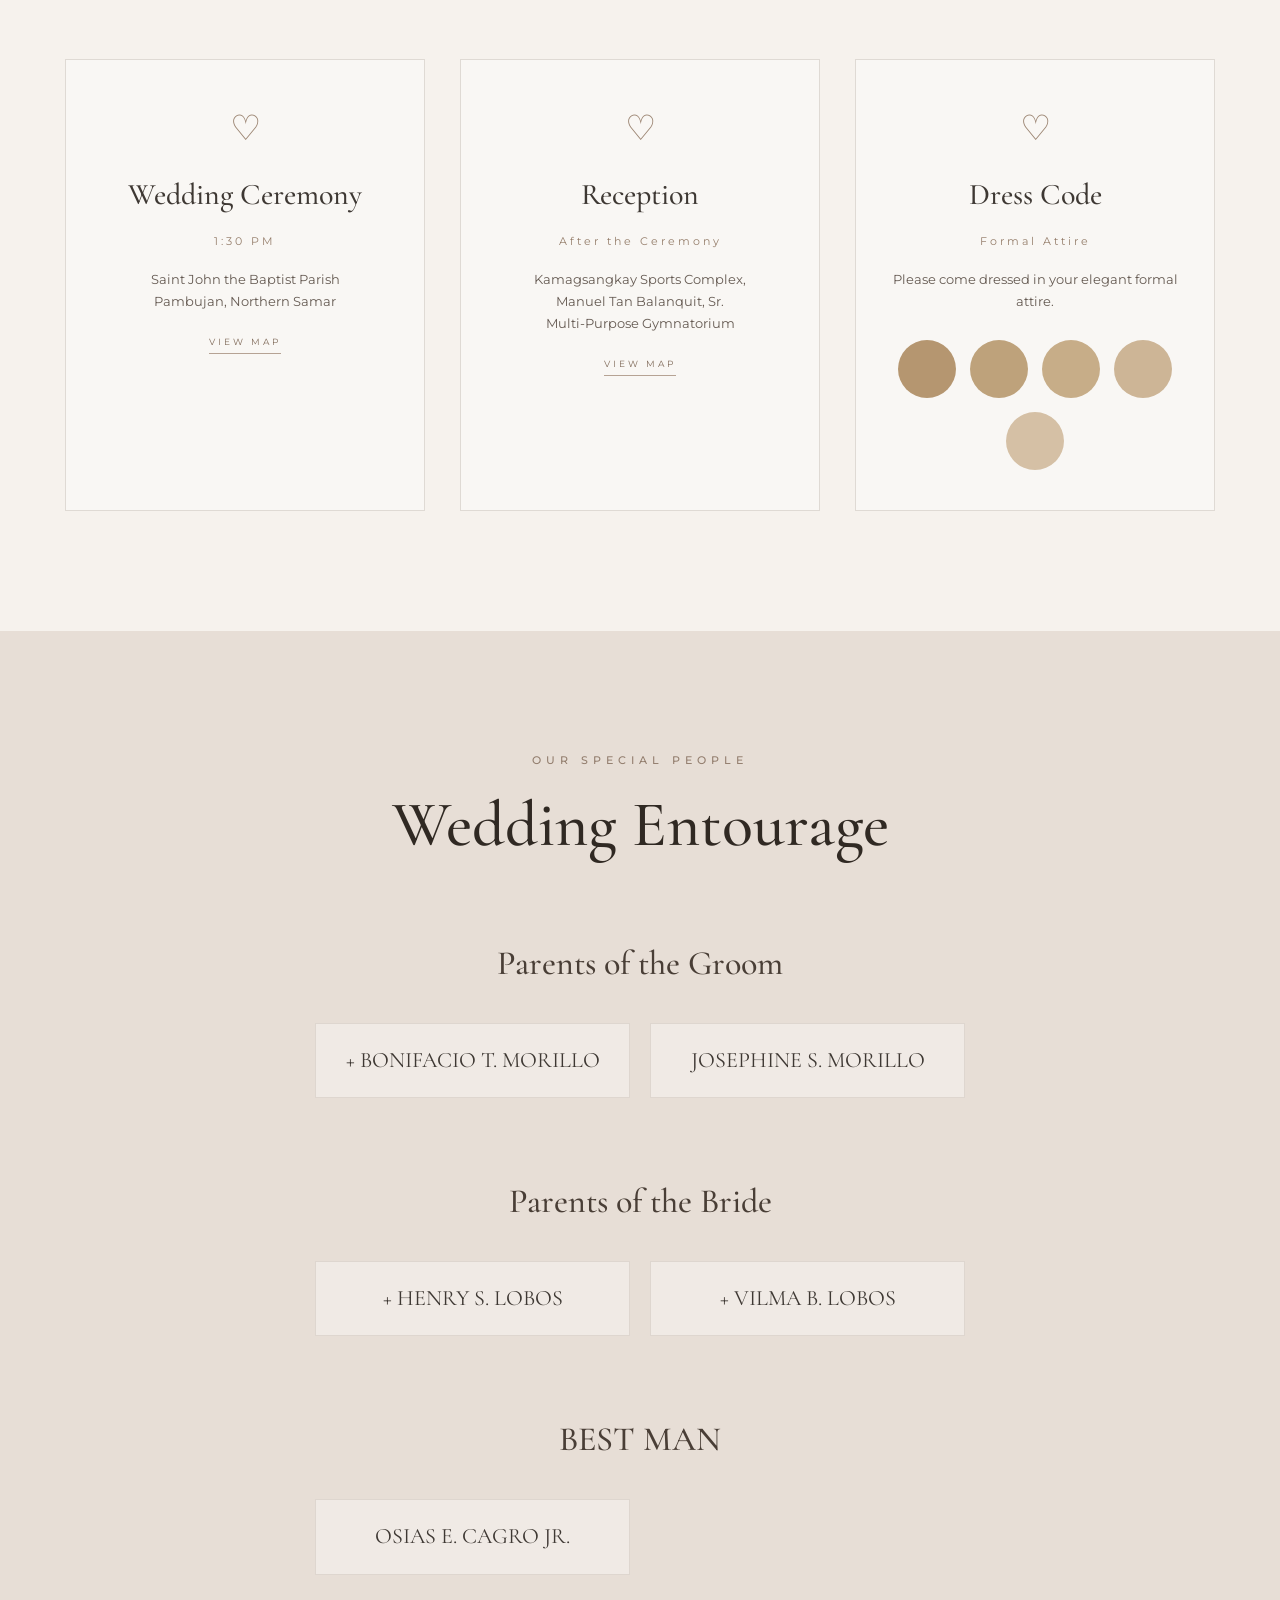
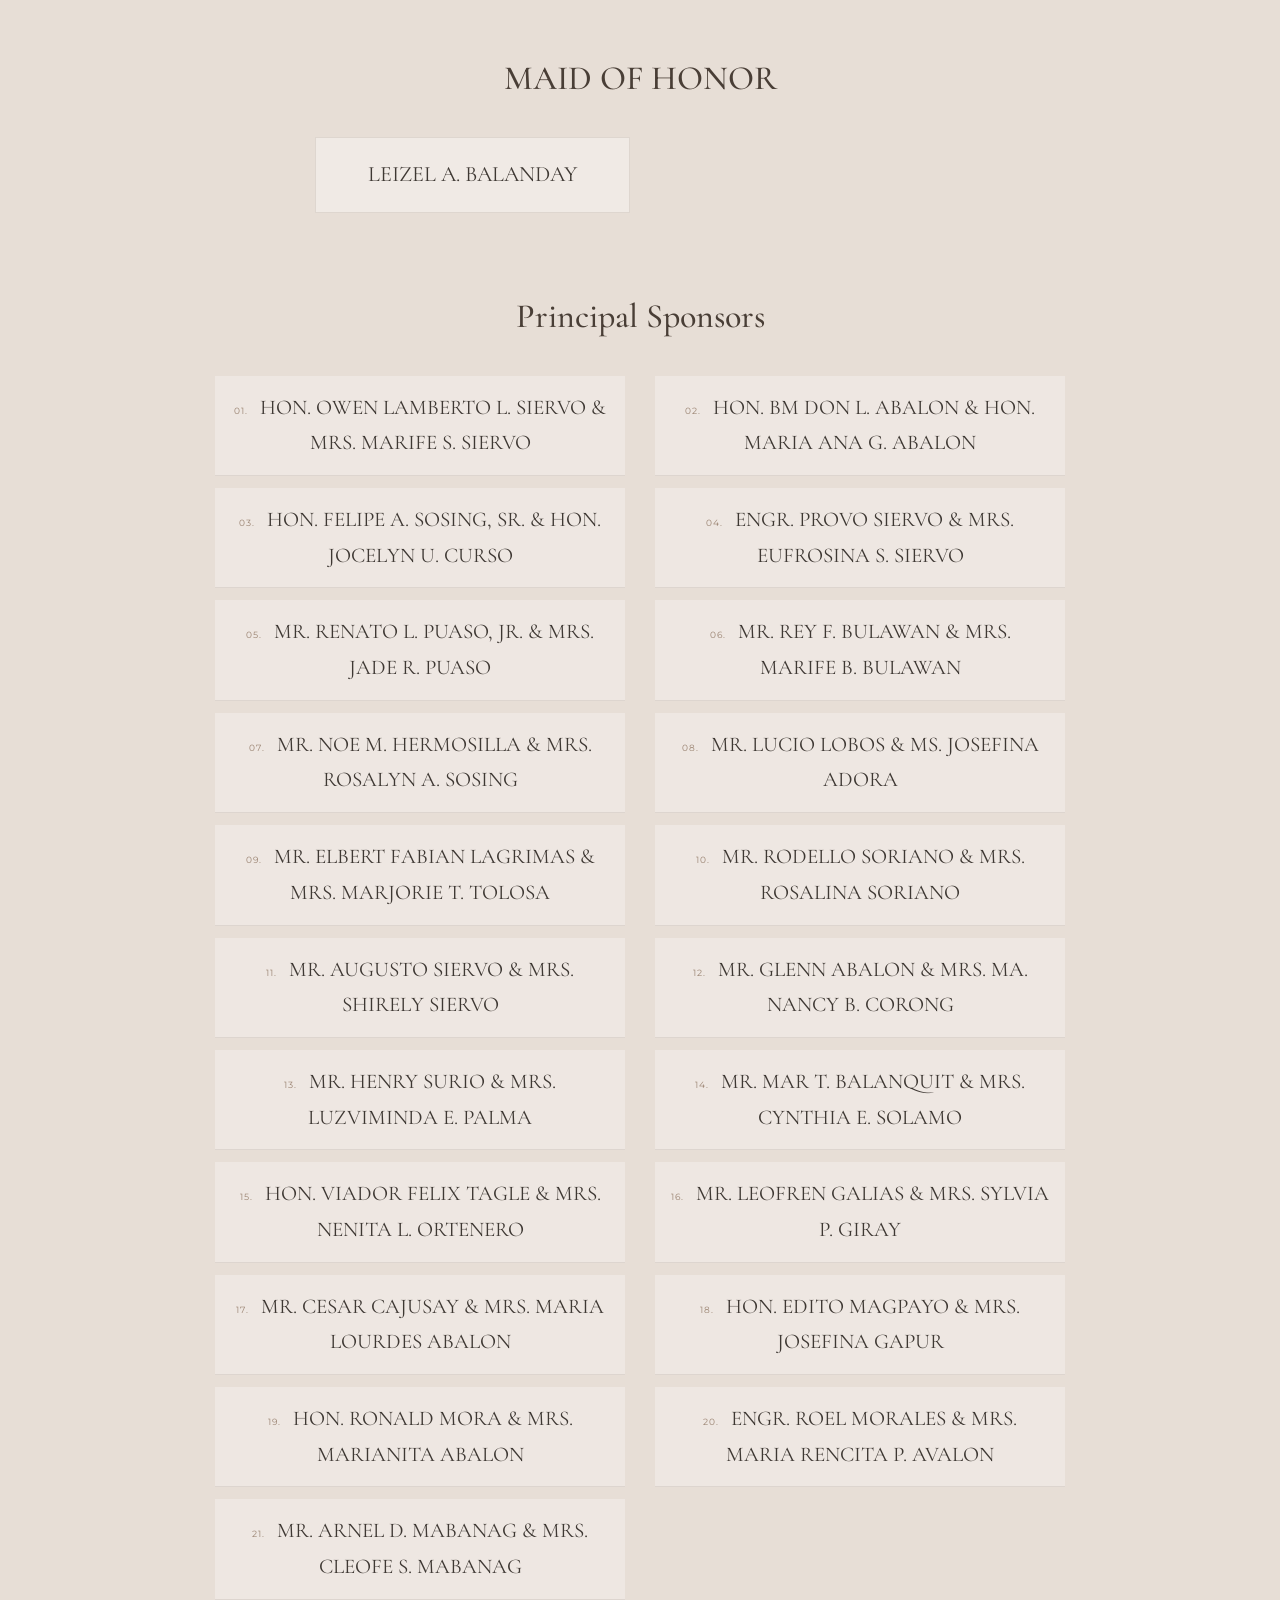
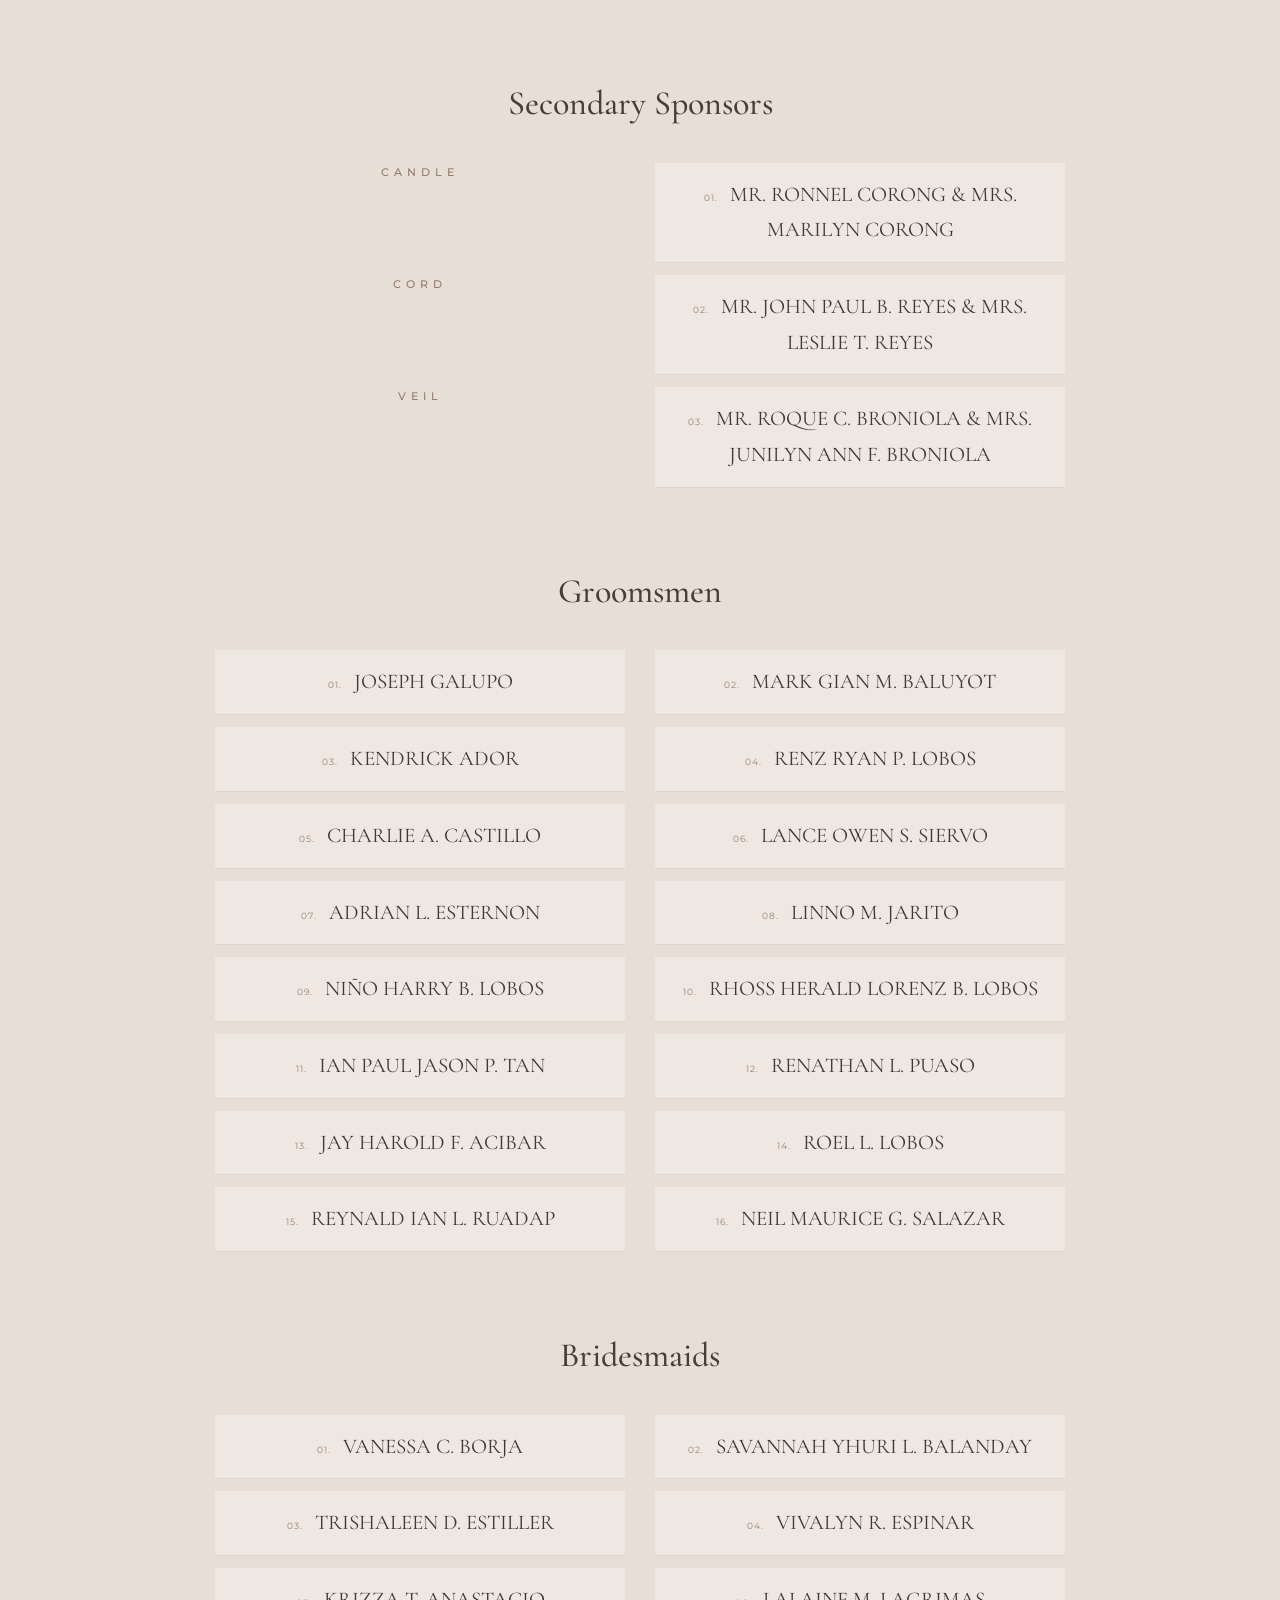
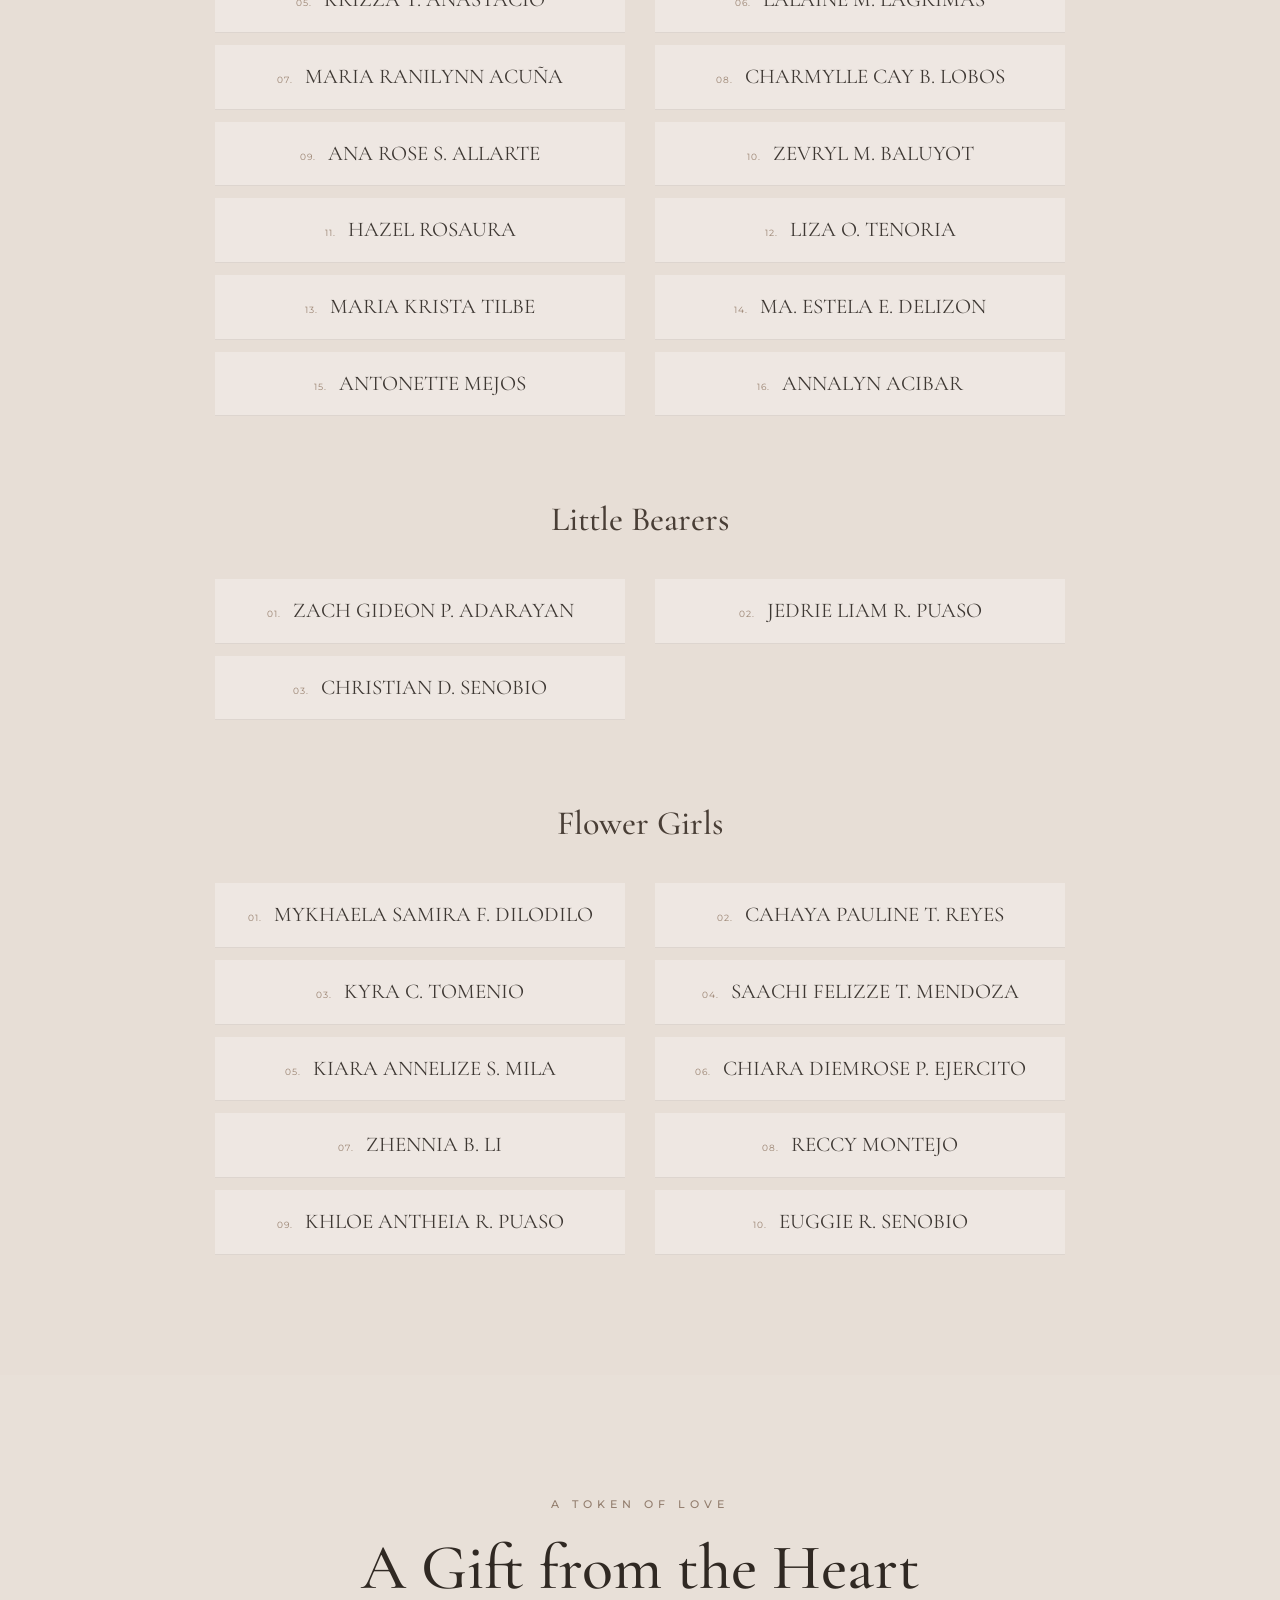
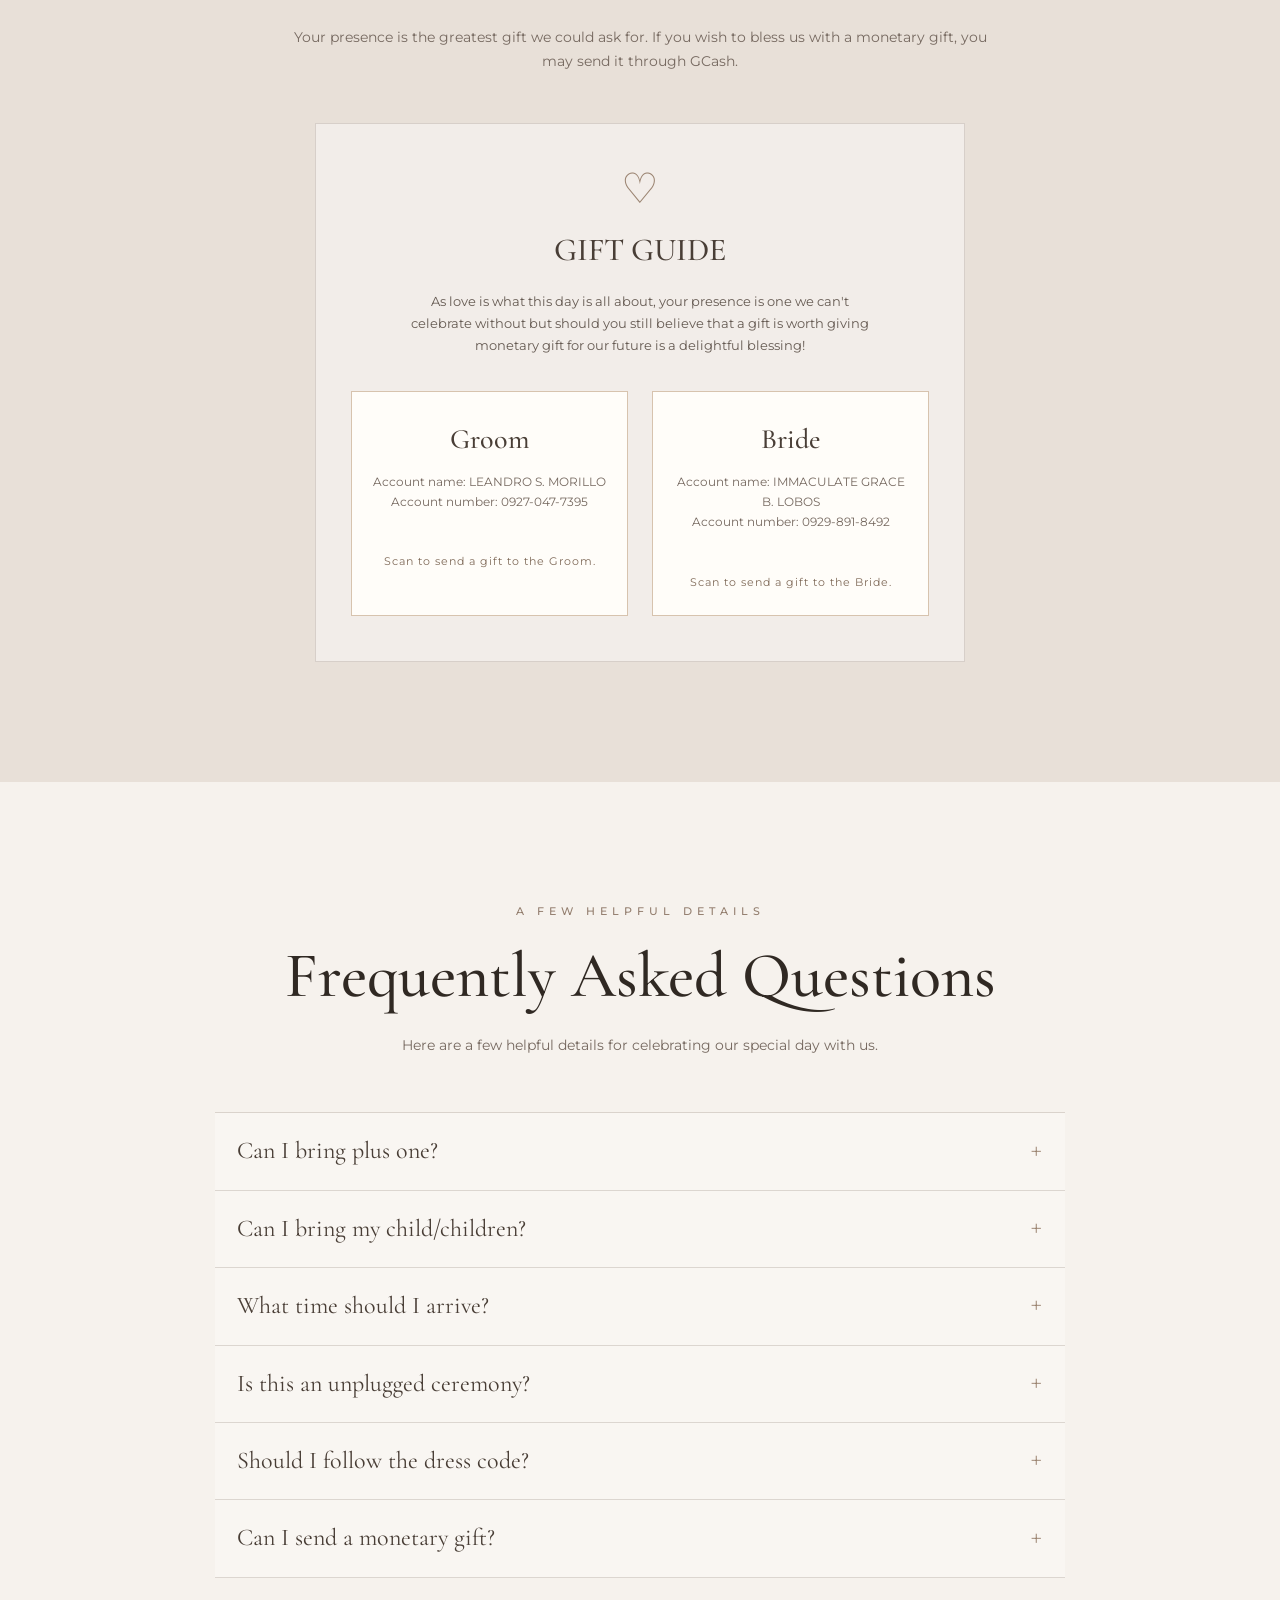
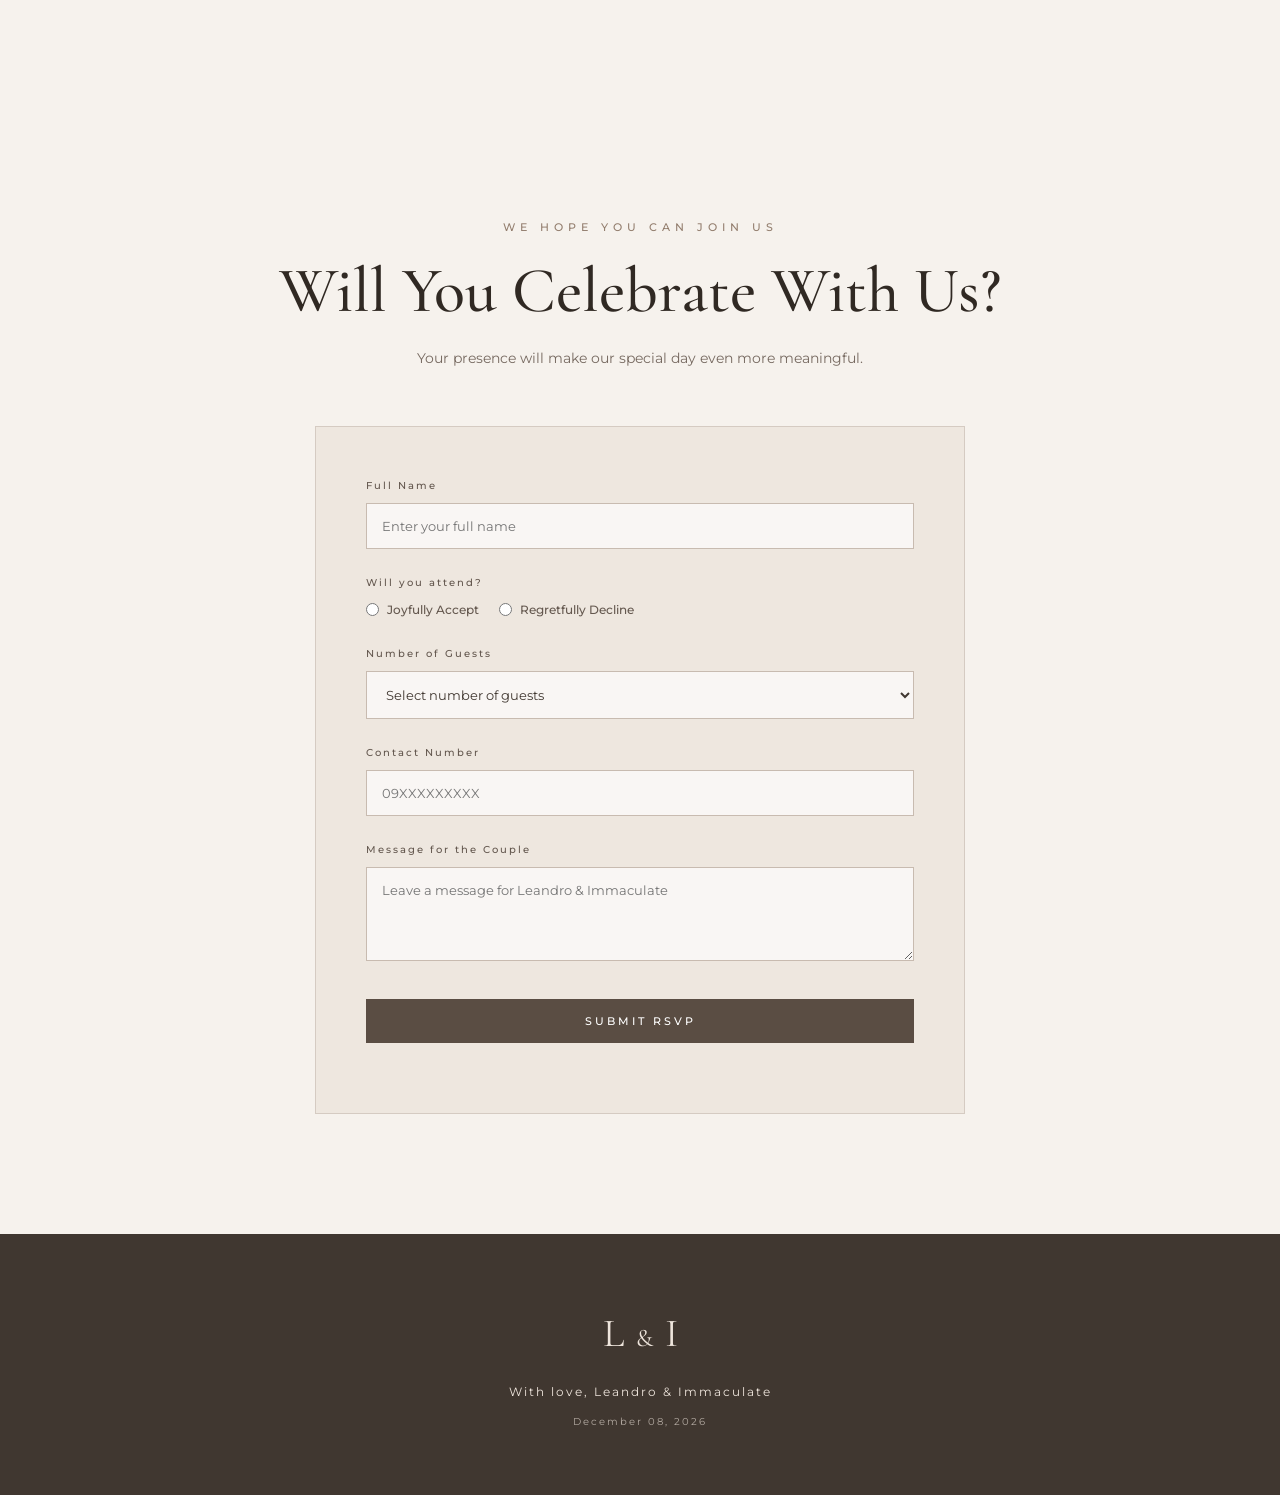
==== commit ad69f83f: "Update index.html" ====
--- a/index.html
+++ b/index.html
@@ -813,7 +813,7 @@
             </h3>
 
             <p class="detail-time">
-              1:00 PM
+              1:30 PM
             </p>
 
             <p>
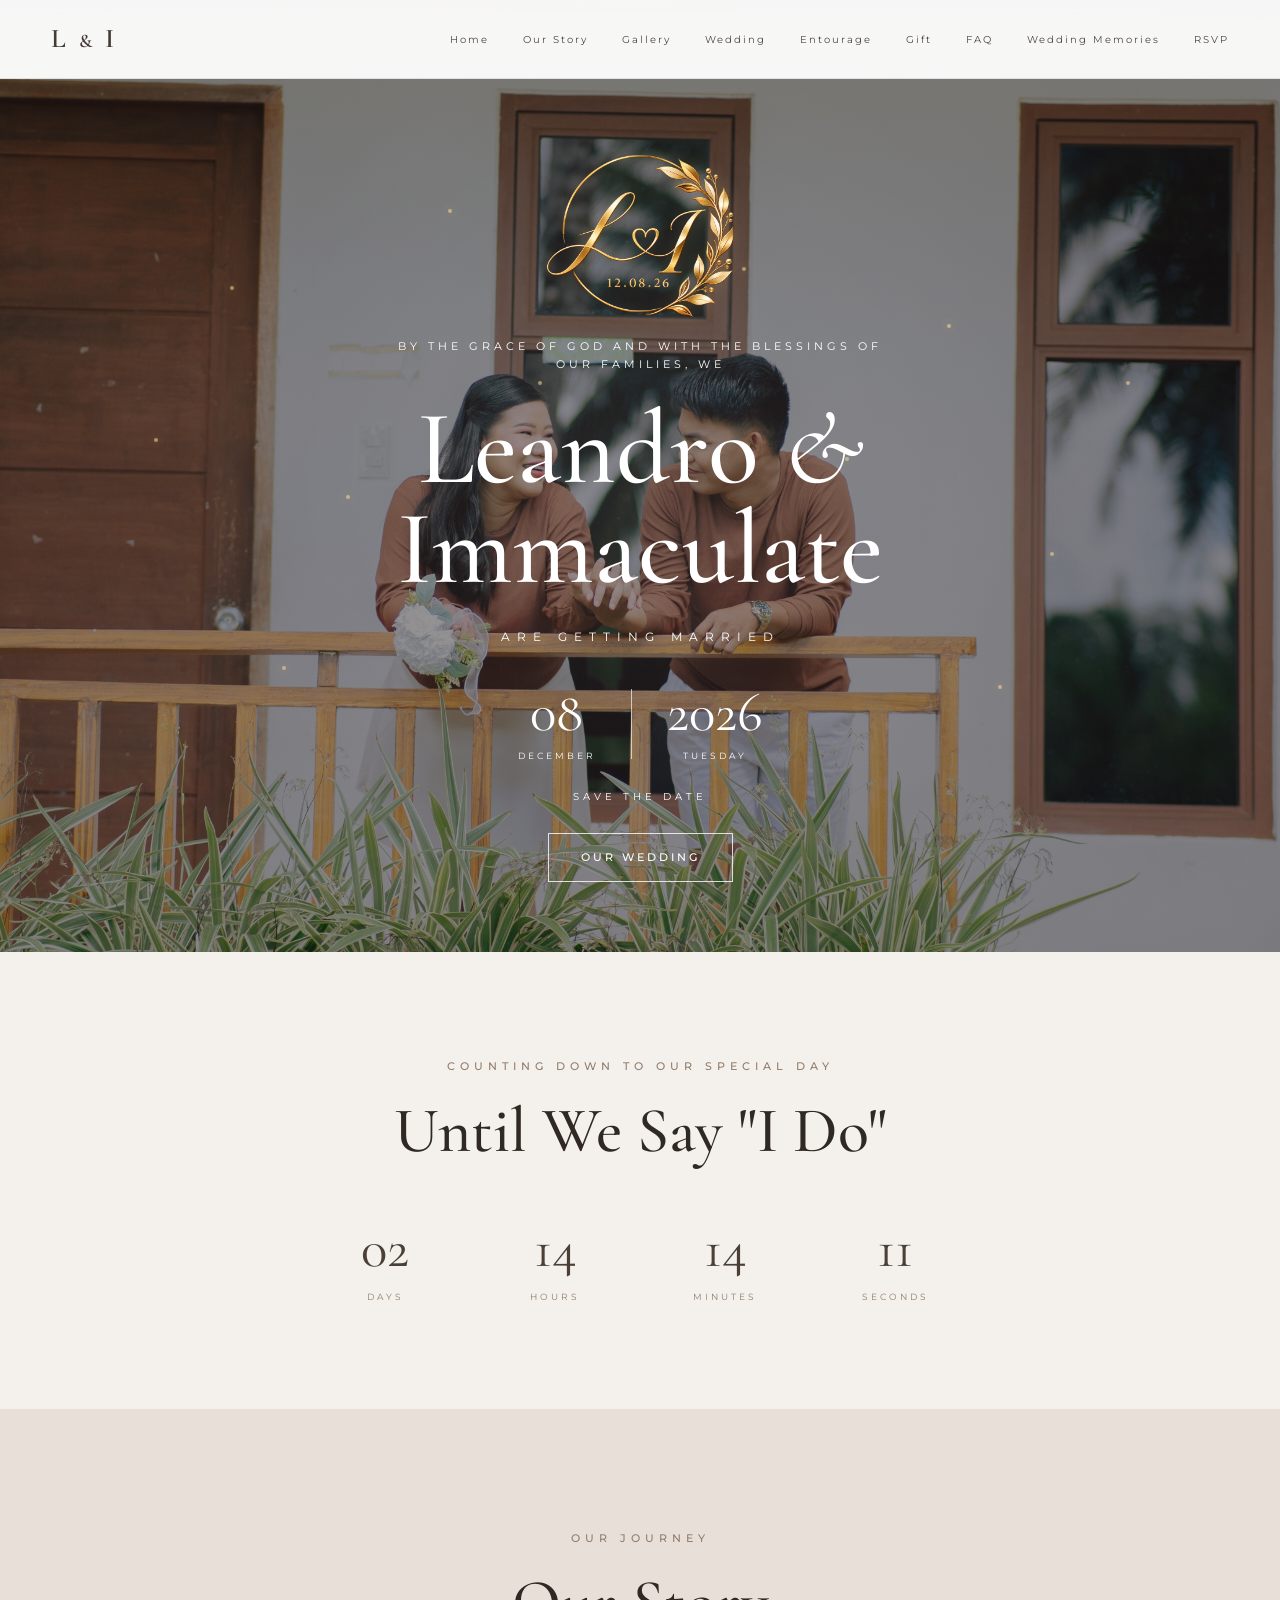
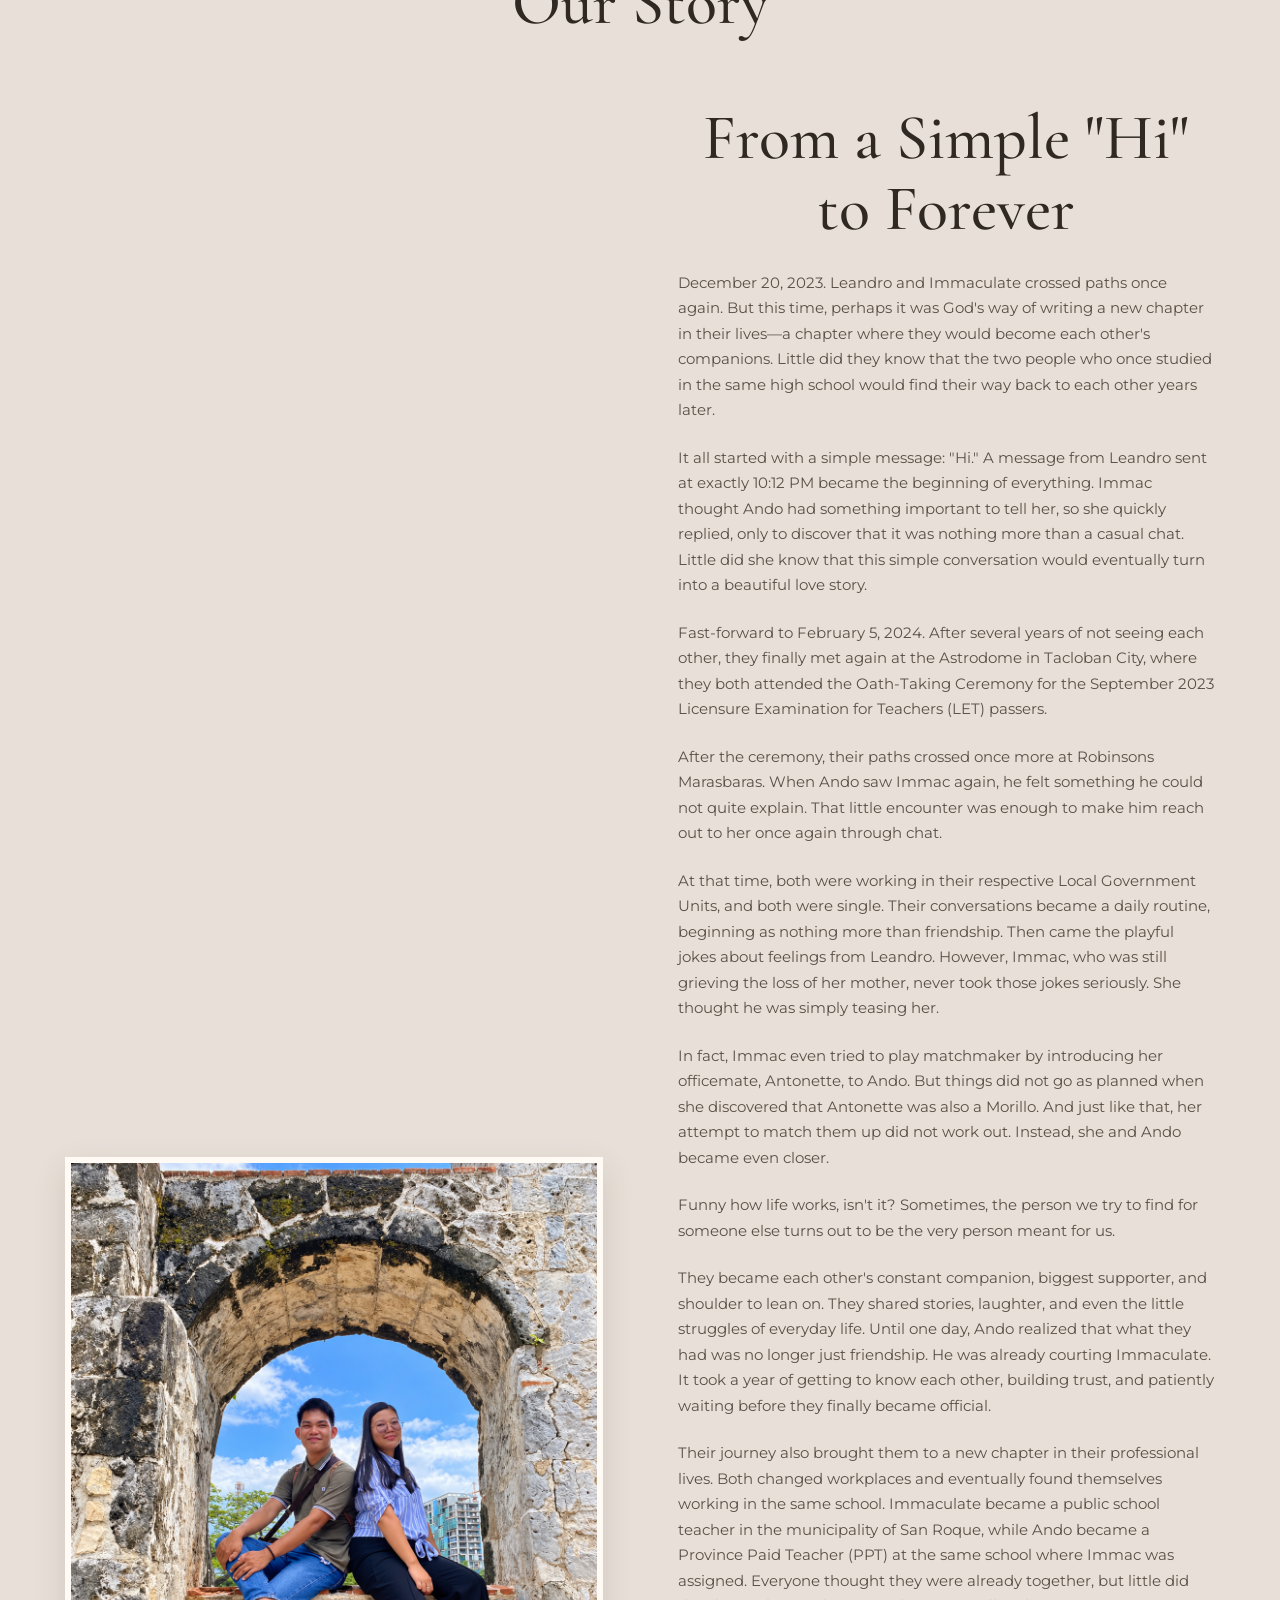
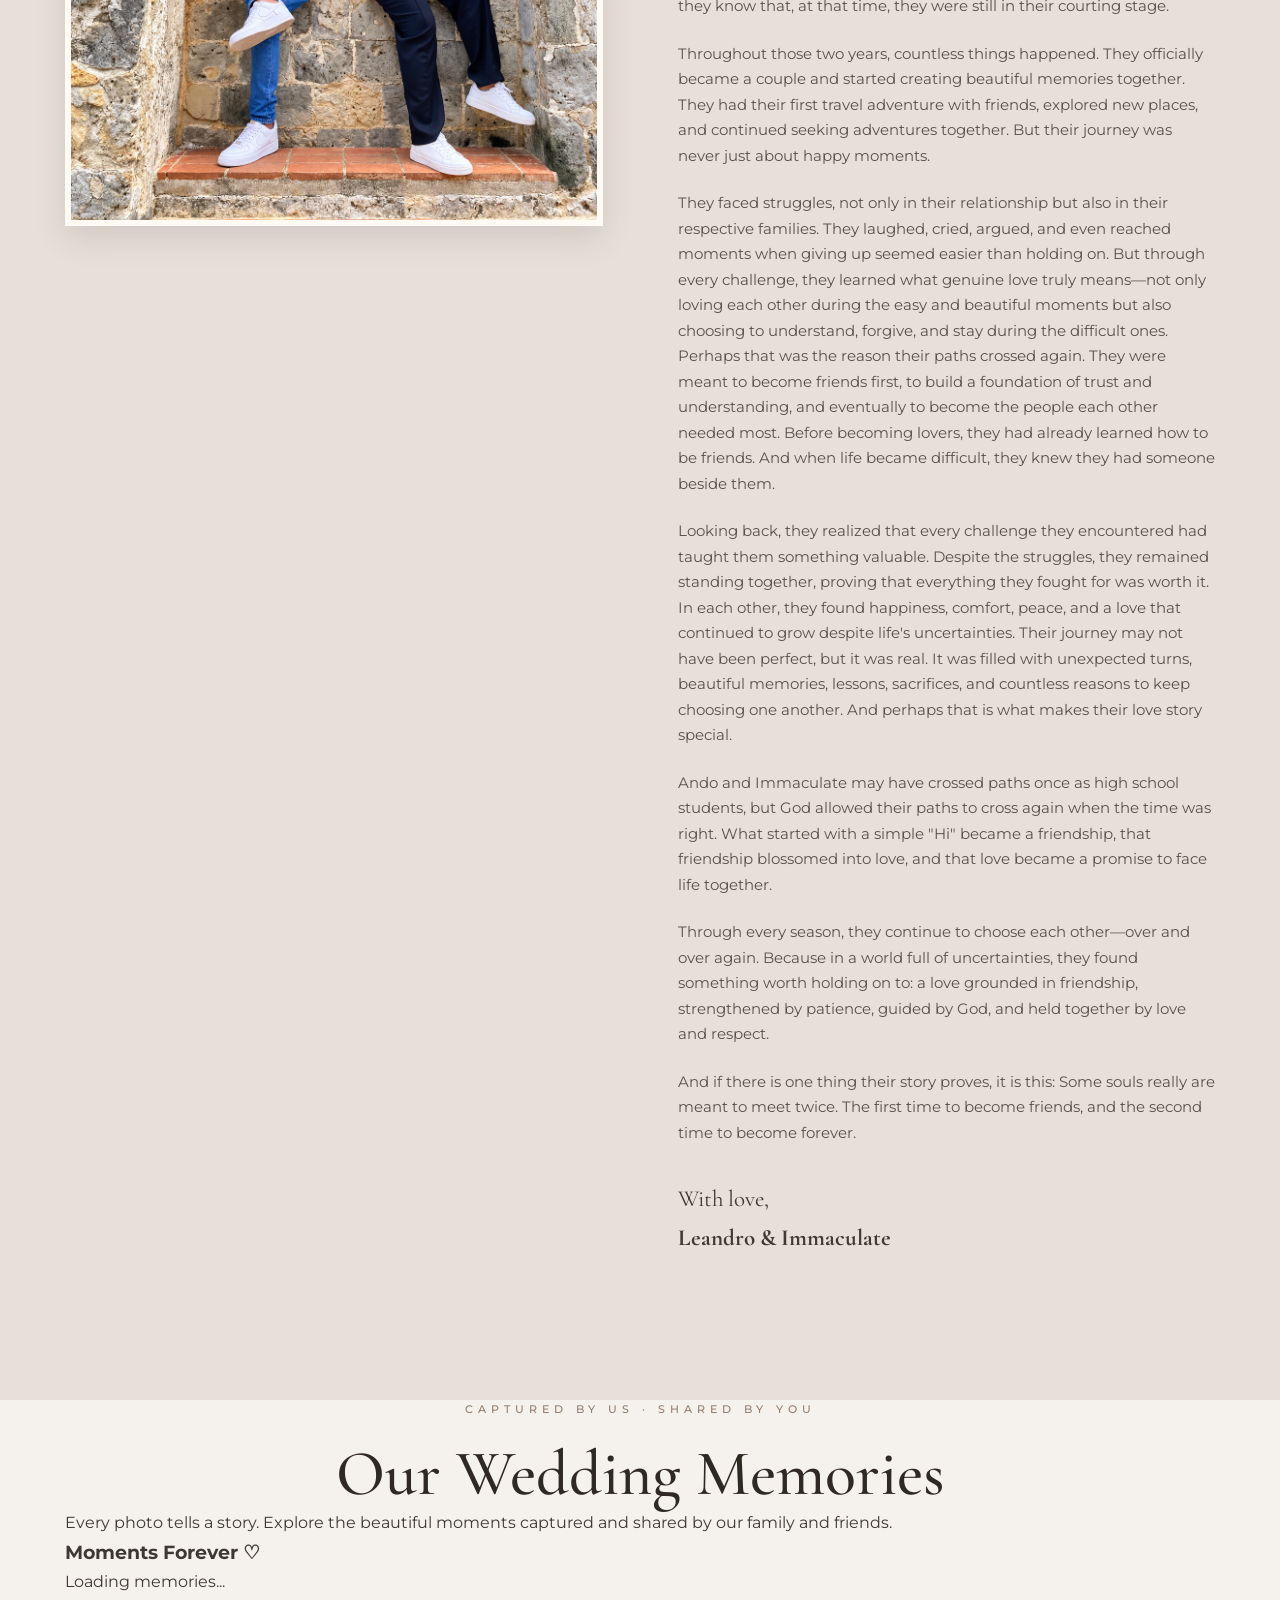
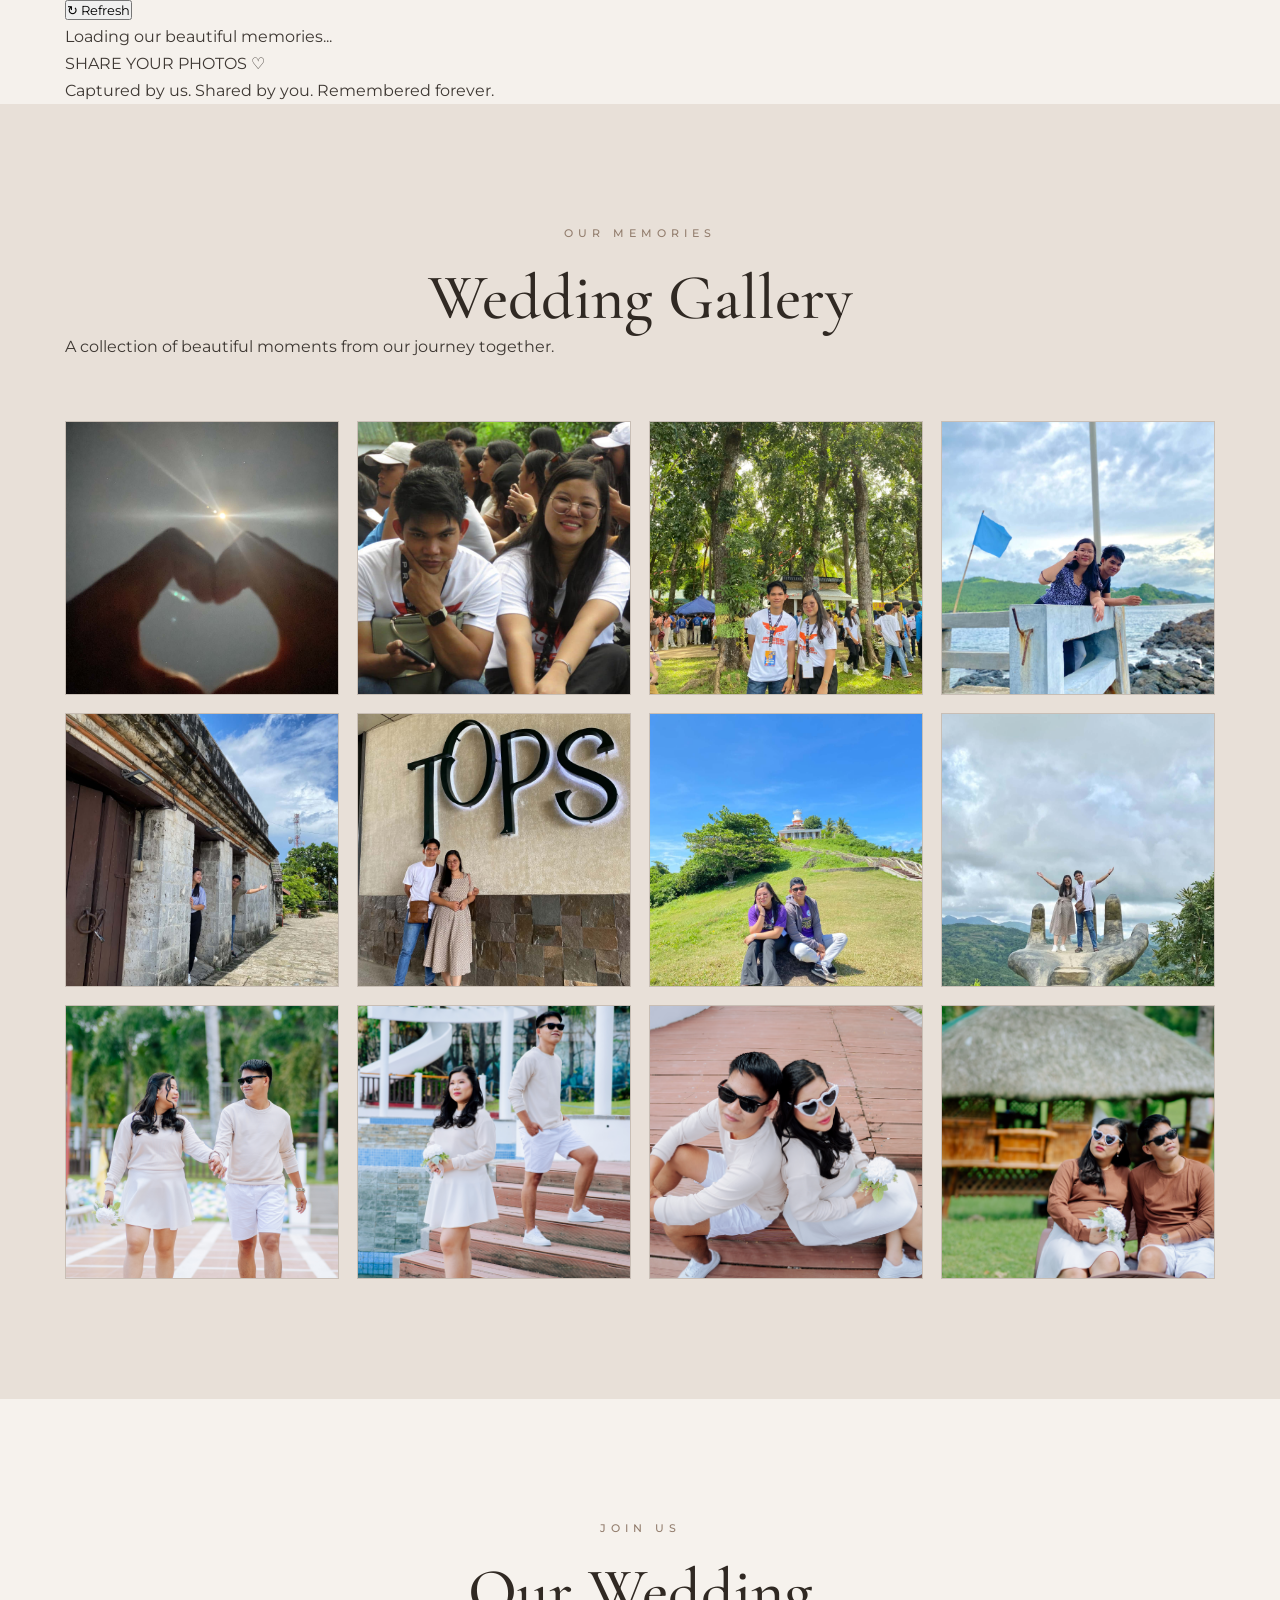
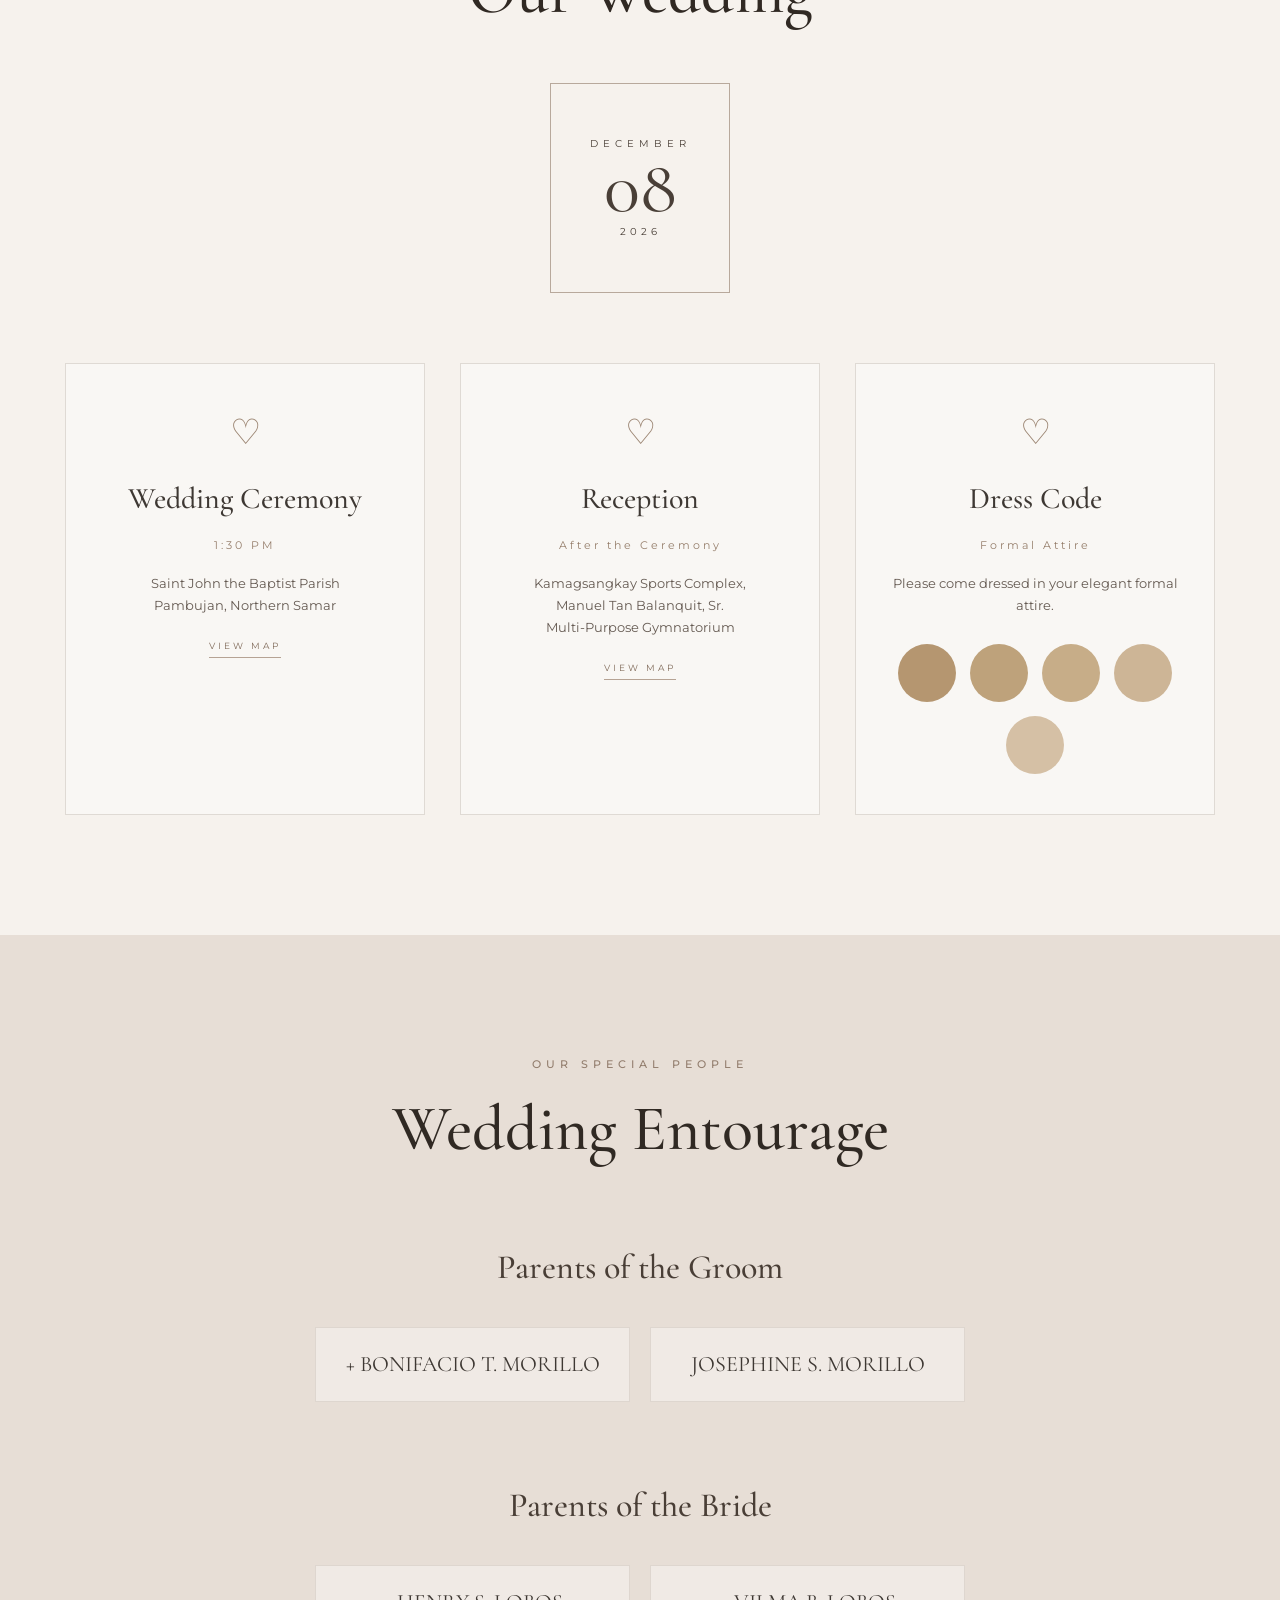
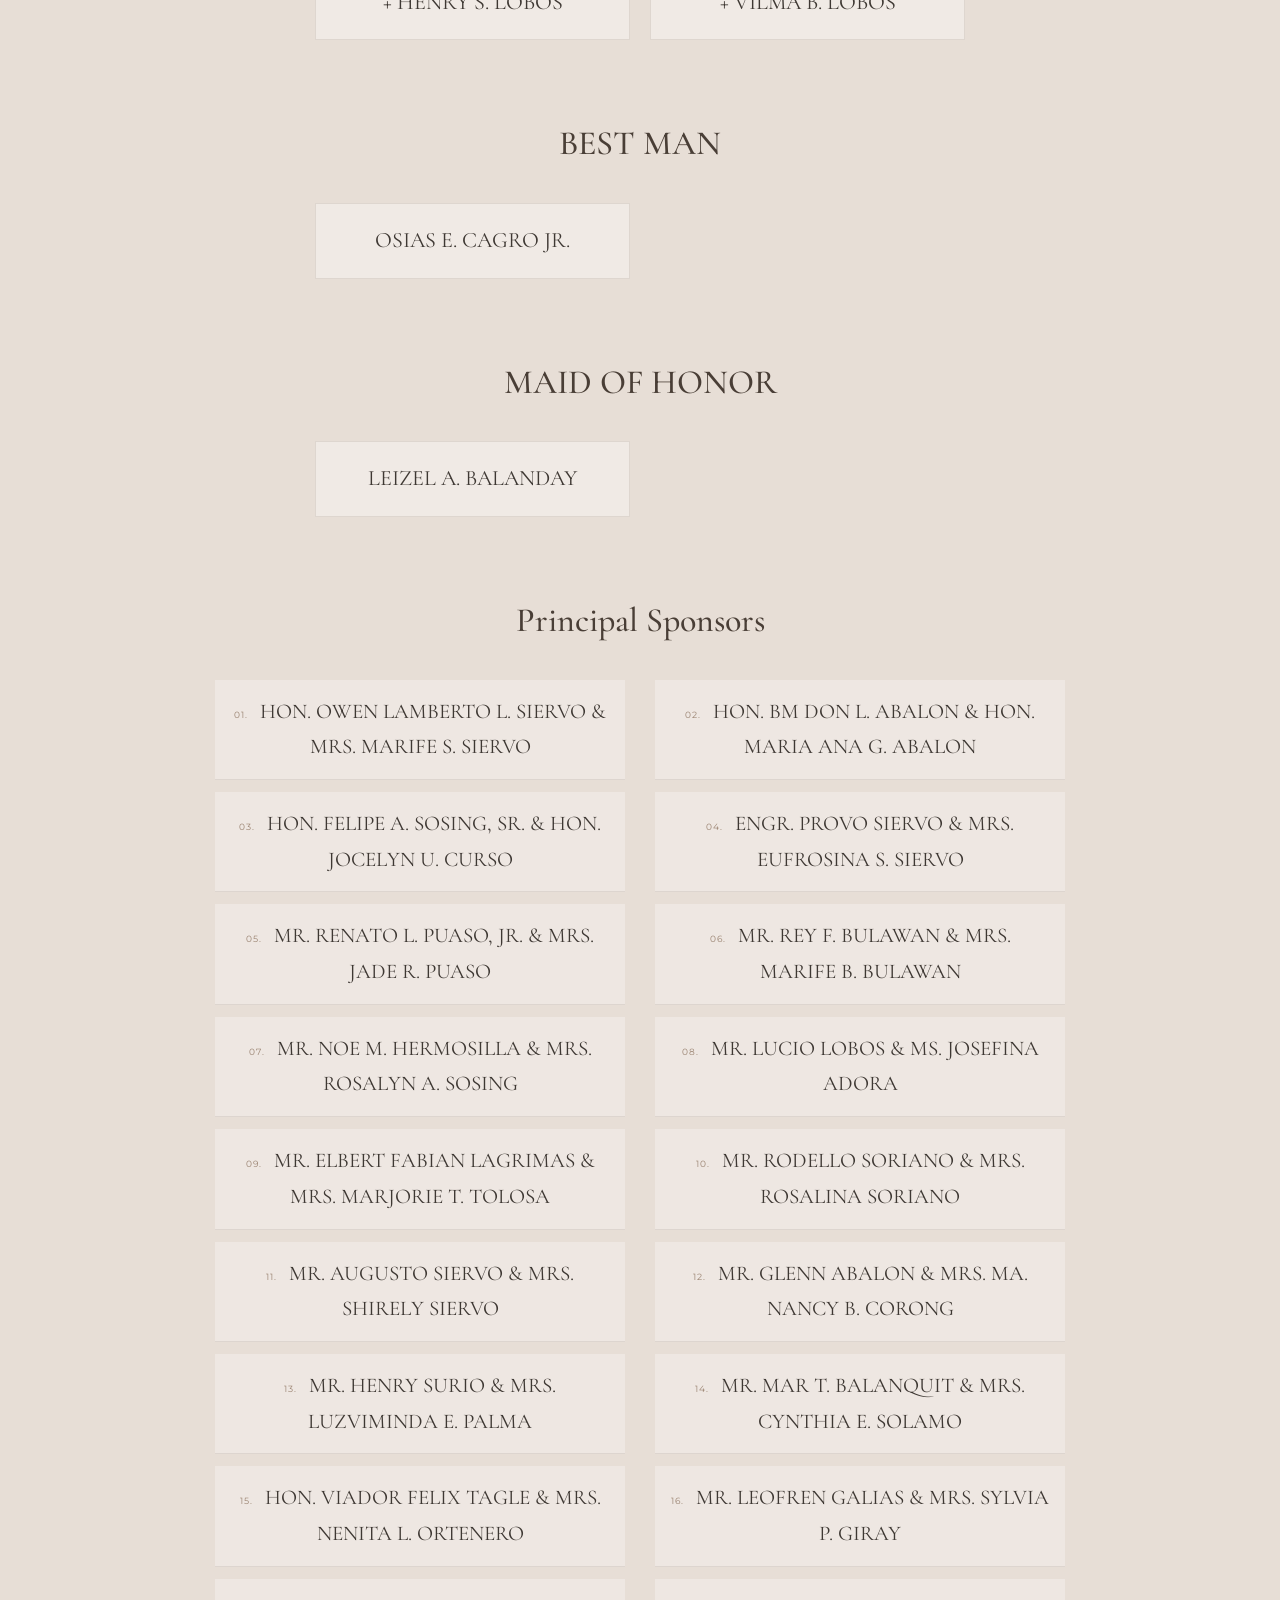
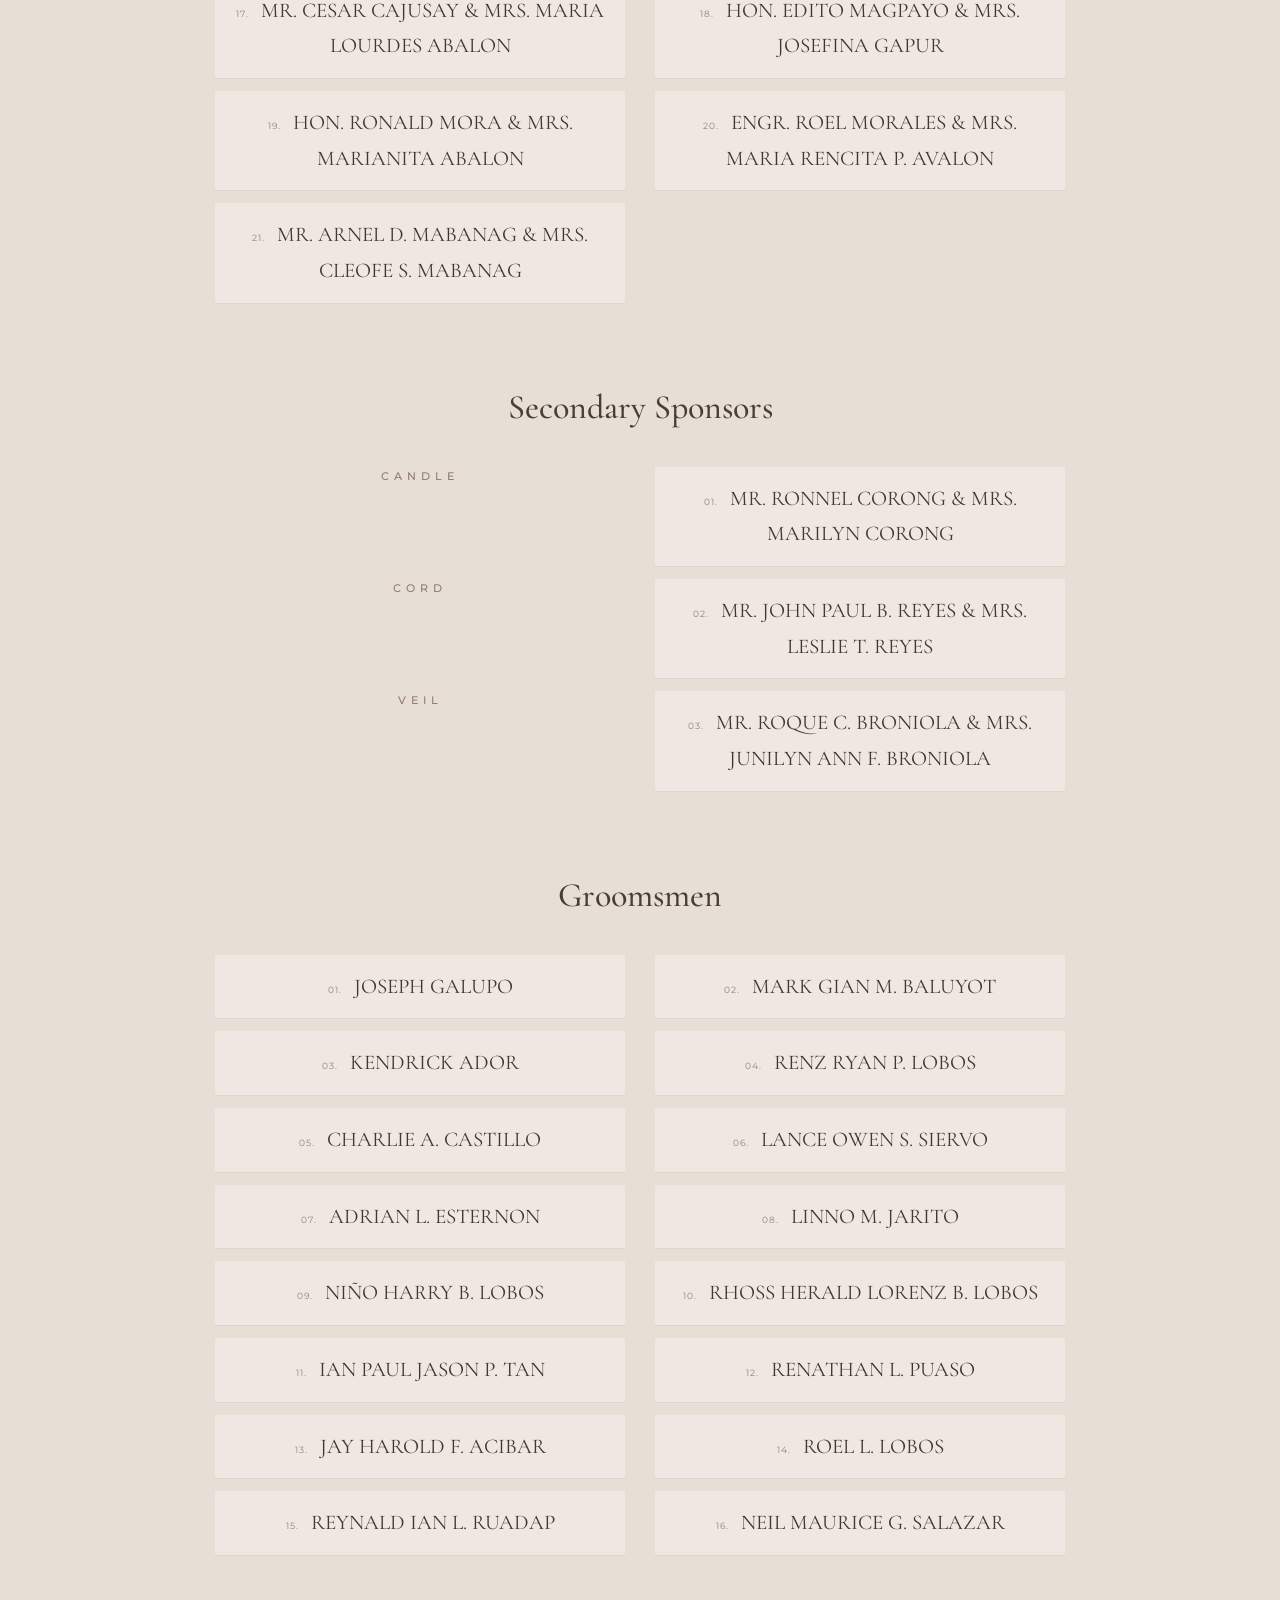
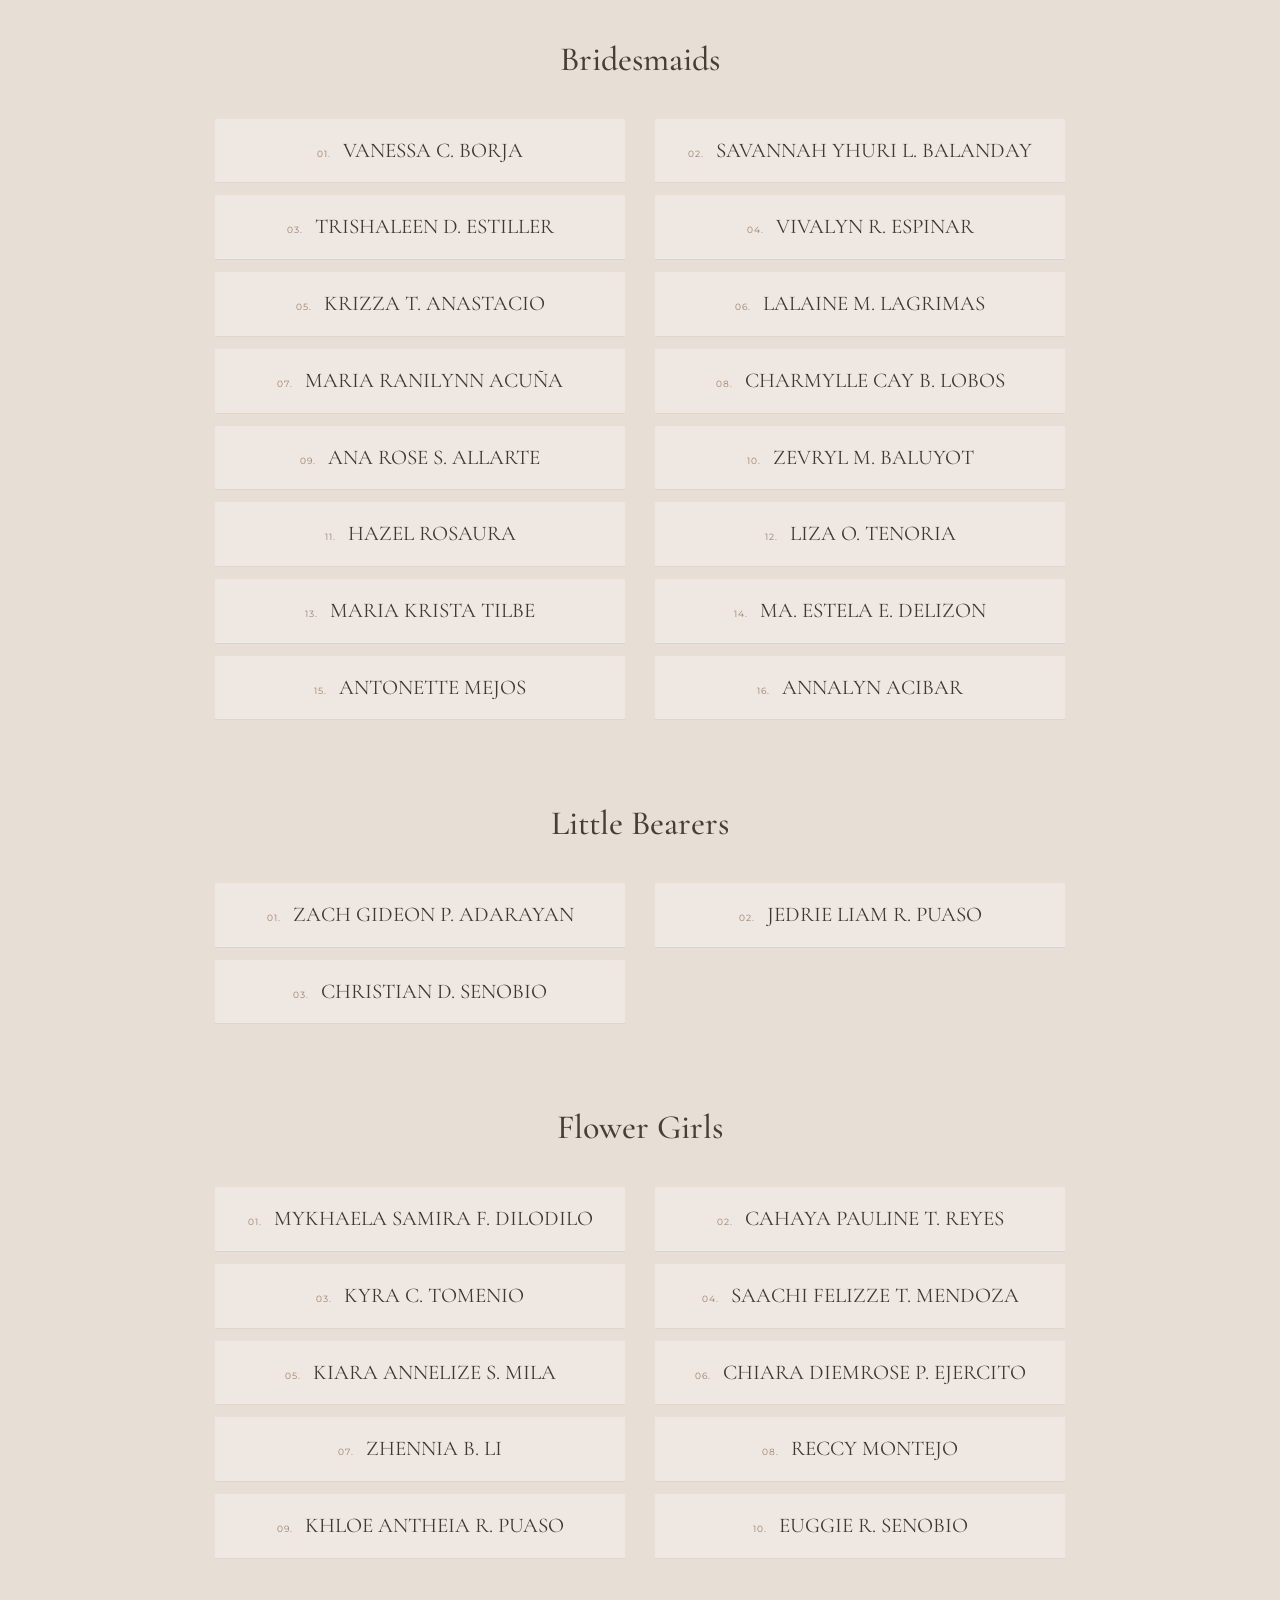
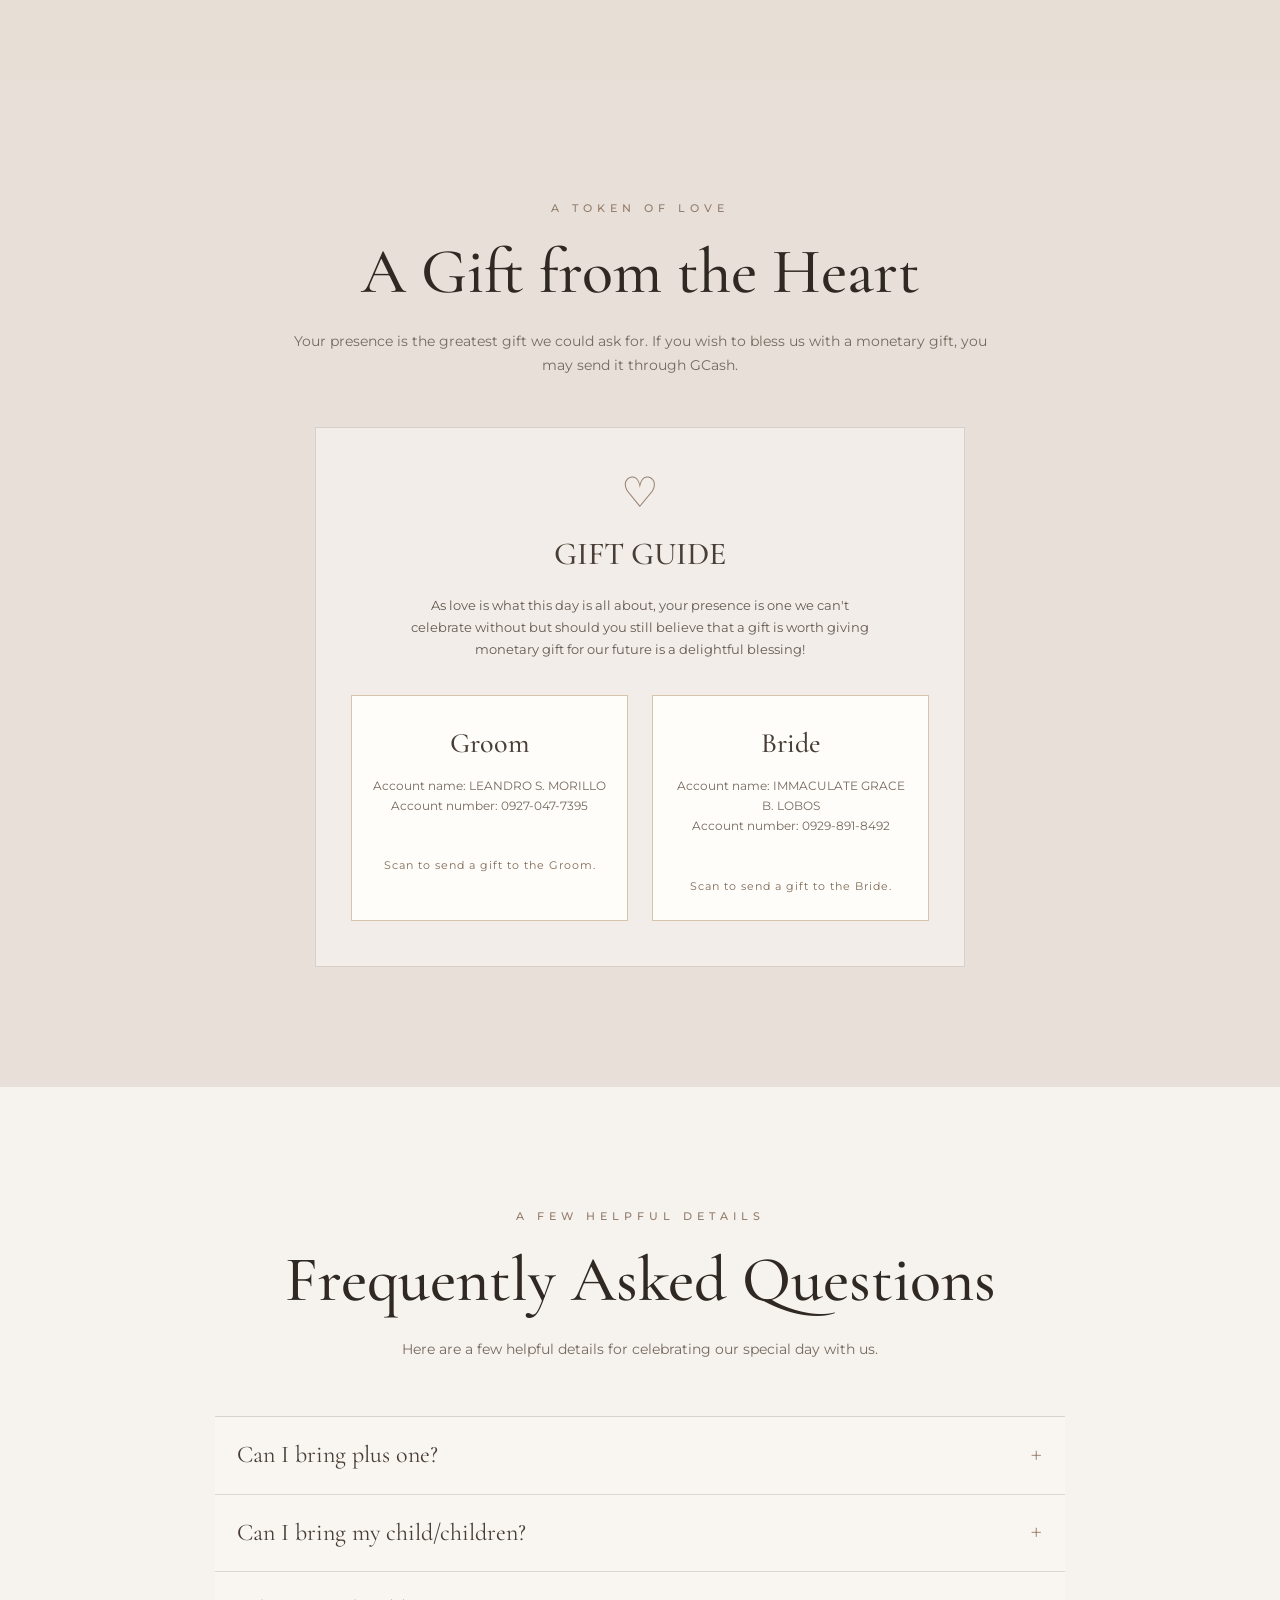
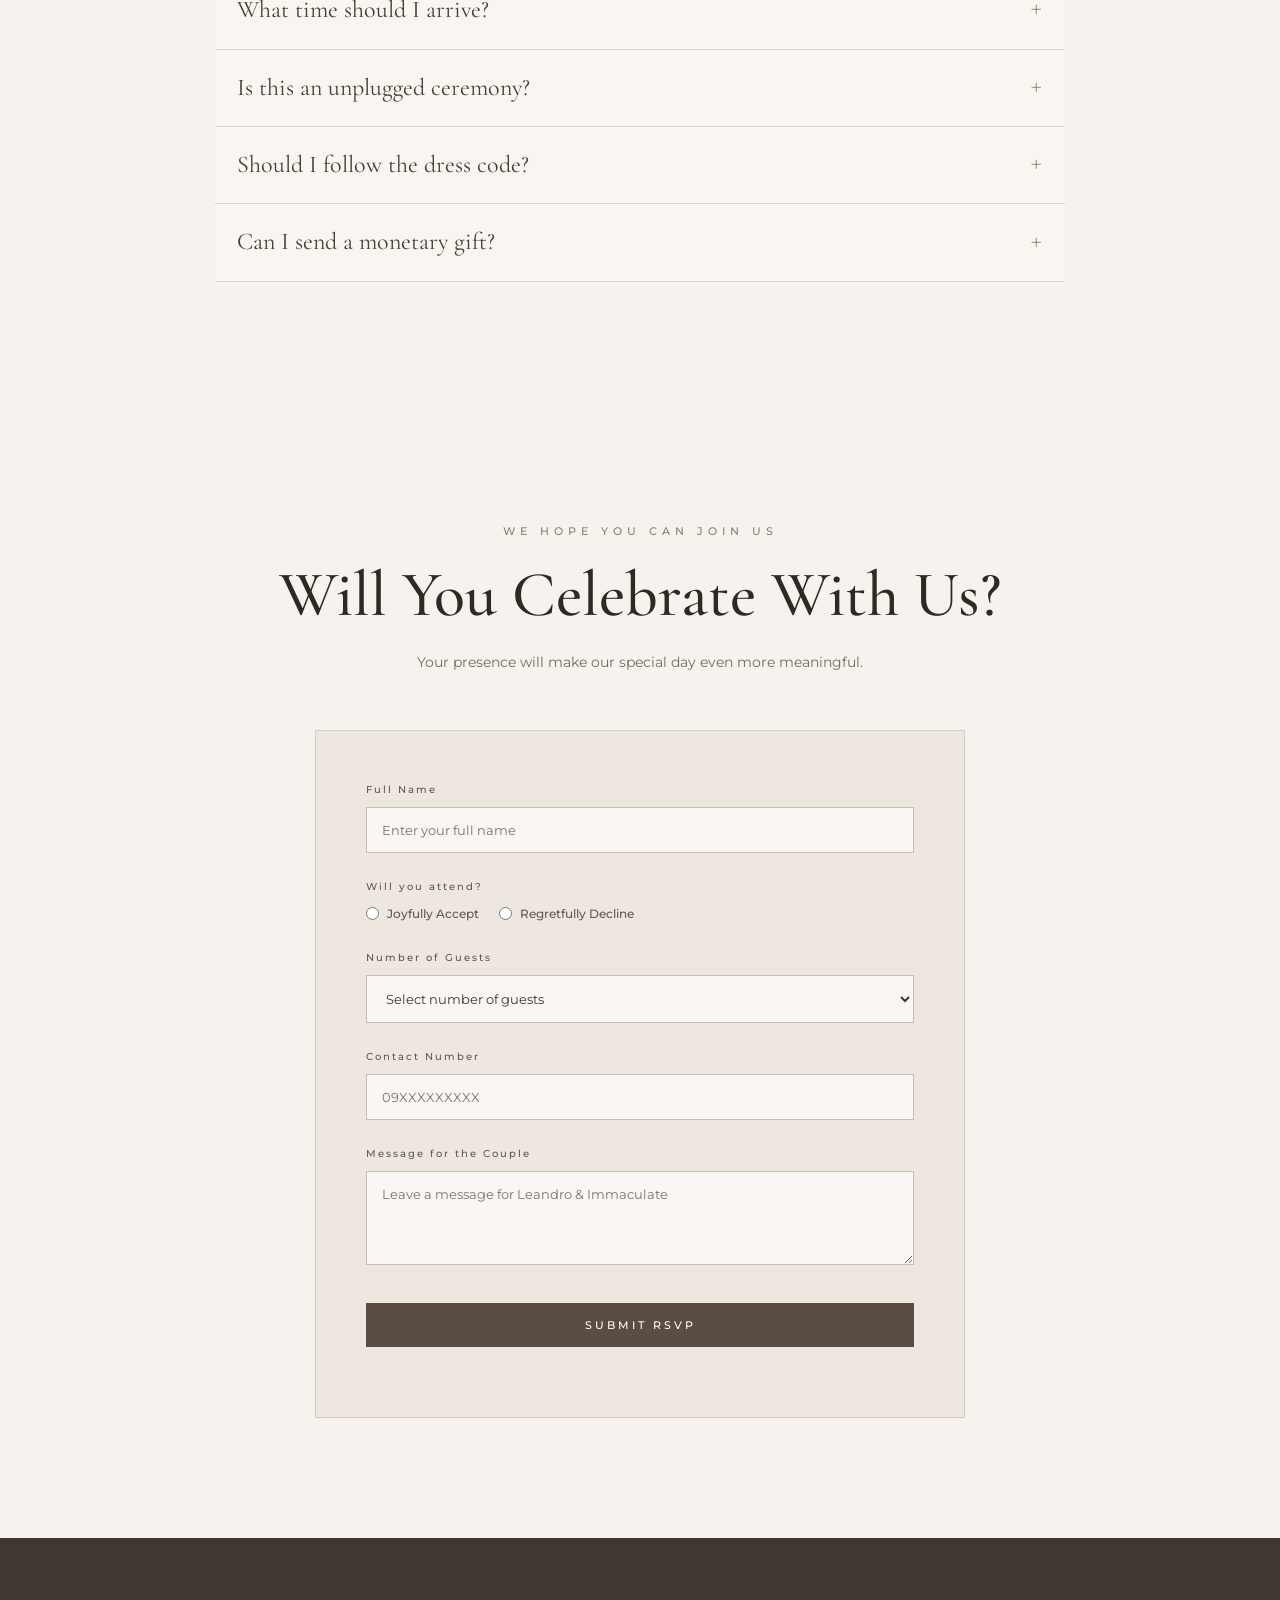
==== commit a642ab55: "Add Wedding Memories section to index.html" ====
--- a/index.html
+++ b/index.html
@@ -425,6 +425,7 @@
         <a href="#entourage">Entourage</a>
         <a href="#gift">Gift</a>
         <a href="#faq">FAQ</a>
+        <a href="#wedding-memories">Wedding Memories</a>
         <a href="#rsvp">RSVP</a>
 
       </div>
@@ -659,10 +660,67 @@
 
 </section>
 
-    <!-- =========================================================
-         WEDDING GALLERY
-    ========================================================== -->
-
+
+<!-- =========================================================
+     LIVE WEDDING MEMORIES
+========================================================= -->
+
+<section id="wedding-memories" class="wedding-memories-section">
+
+  <div class="section-container">
+
+    <p class="section-label">
+      CAPTURED BY US · SHARED BY YOU
+    </p>
+
+    <h2>Our Wedding Memories</h2>
+
+    <p class="wedding-memories-intro">
+      Every photo tells a story. Explore the beautiful moments
+      captured and shared by our family and friends.
+    </p>
+
+    <div class="memories-heading-row">
+      <div>
+        <h3>Moments Forever ♡</h3>
+        <p id="memoriesTotal">Loading memories...</p>
+      </div>
+
+      <button type="button" id="refreshMemories" class="memories-refresh">
+        ↻ Refresh
+      </button>
+    </div>
+
+    <div id="weddingMemoriesGrid" class="wedding-memories-grid">
+
+      <div class="memories-message">
+        Loading our beautiful memories...
+      </div>
+
+    </div>
+
+    <div id="memoriesEmpty" class="memories-empty" hidden>
+      <div class="memories-empty-icon">♡</div>
+      <h3>Our memories are waiting</h3>
+      <p>Be the first to share a beautiful moment with us.</p>
+    </div>
+
+    <a
+      href="memories-upload.html"
+      class="memories-upload-link"
+      target="_blank"
+      rel="noopener"
+    >
+      SHARE YOUR PHOTOS ♡
+    </a>
+
+    <p class="memories-footer-note">
+      Captured by us. Shared by you. Remembered forever.
+    </p>
+
+  </div>
+
+</section>
    
 <!-- =========================================================
      WEDDING GALLERY
